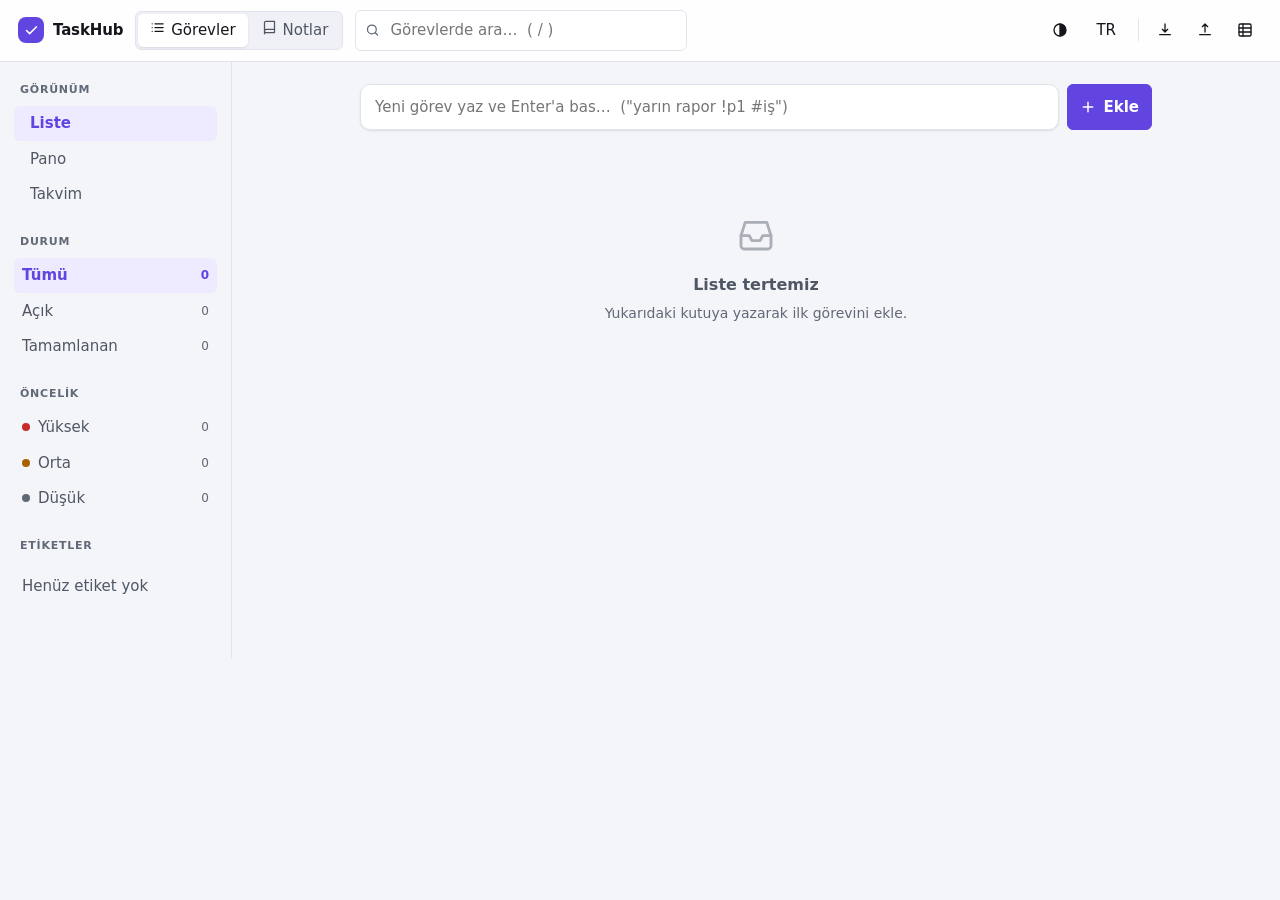
==== index.html @ d863b73e "T3.5: a month calendar, built by counting rather than stepping The grid comes from monthGrid, which " ====
<!doctype html>
<!-- ============================================================================
     ÜRETİLMİŞ DOSYA — ELLE DÜZENLEME.

     Bu dosya `node tools/build.mjs` tarafından src/ altındaki parçalardan
     üretilir. Buraya yazdığın her şey bir sonraki derlemede kaybolur.
     Kaynak:  src/index.html.tmpl, src/styles/, src/boot/, src/app.js
     Neden:   docs/adr/0001-moduler-kaynak-tek-dosya-cikti.md

     Kullanıcı için hiçbir şey değişmedi: bu dosya hâlâ kendine yeten tek bir
     HTML'dir, sıfır bağımlılığı vardır ve file:// üzerinde çalışır.
     ========================================================================= -->
<html lang="tr">
<head>
<meta charset="utf-8">
<meta name="viewport" content="width=device-width, initial-scale=1">
<title>TaskHub</title>
<style>
/* ---------- Tasarım tokenları ---------- */
:root{
  --bg:#f4f5f9; --surface:#ffffff; --surface-2:#f0f1f6; --surface-3:#e4e6ef;
  --border:#e1e4ed; --border-strong:#c6ccdb;
  --text:#14161b; --muted:#4f5765; --faint:#616978;
  --accent:#6244e0; --accent-2:#9061f0; --accent-soft:#eeeaff; --on-accent:#ffffff;
  --danger:#c92a2a; --danger-soft:#fdecec;
  --warn:#a86100; --warn-soft:#fff4e0;
  --ok:#0b7a55;
  /* --muted ve --faint, kullanılan EN KOYU açık zemine (--accent-soft) göre
     seçildi: ikisi de WCAG AA küçük metin eşiğini (4.5:1) geçer. Daha açık bir
     gri "incelikli" görünüyordu ama 11-12 piksellik etiketleri okunmaz
     yapıyordu — ölçüm references/accessibility ile değil axe-core ile yapıldı. */
  /* Tuvalin kâğıdı: yüzeyden biraz farklı olsun ki kutular kâğıdın üstünde dursun. */
  --paper:#fbfbfe; --paper-dot:rgba(98,68,224,.10);
  --r-sm:6px; --r:10px; --r-lg:14px;
  --sh-1:0 1px 2px rgba(15,20,35,.05), 0 1px 3px rgba(15,20,35,.05);
  --sh-2:0 10px 34px rgba(15,20,35,.13), 0 2px 8px rgba(15,20,35,.07);
  --sh-3:0 18px 50px rgba(15,20,35,.18), 0 3px 10px rgba(15,20,35,.09);
  --sp:16px;
}
@media (prefers-color-scheme: dark){
  :root:not([data-theme="light"]){
    --bg:#0c0e13; --surface:#161920; --surface-2:#1c2028; --surface-3:#272c37;
    --border:#282d38; --border-strong:#3b4252;
    --text:#e7eaef; --muted:#a8b1c0; --faint:#8d96a5;
    --accent:#9b87ff; --accent-2:#b79bff; --accent-soft:#25234d; --on-accent:#0d0f14;
    --danger:#ff8080; --danger-soft:#3a1e22;
    --warn:#f5c164; --warn-soft:#3a2f18;
    --ok:#4ad9a4;
    --paper:#111319; --paper-dot:rgba(155,135,255,.16);
    --sh-1:0 1px 2px rgba(0,0,0,.4);
    --sh-2:0 10px 34px rgba(0,0,0,.55);
    --sh-3:0 18px 50px rgba(0,0,0,.62);
  }
}
:root[data-theme="dark"]{
  --bg:#0c0e13; --surface:#161920; --surface-2:#1c2028; --surface-3:#272c37;
  --border:#282d38; --border-strong:#3b4252;
  --text:#e7eaef; --muted:#a8b1c0; --faint:#8d96a5;
  --accent:#9b87ff; --accent-2:#b79bff; --accent-soft:#25234d; --on-accent:#0d0f14;
  --danger:#ff8080; --danger-soft:#3a1e22;
  --warn:#f5c164; --warn-soft:#3a2f18;
  --ok:#4ad9a4;
  --paper:#111319; --paper-dot:rgba(155,135,255,.16);
  --sh-1:0 1px 2px rgba(0,0,0,.4);
  --sh-2:0 10px 34px rgba(0,0,0,.55);
  --sh-3:0 18px 50px rgba(0,0,0,.62);
}

*{box-sizing:border-box}
html,body{height:100%}
body{
  margin:0; background:var(--bg); color:var(--text);
  font:15px/1.5 system-ui,-apple-system,"Segoe UI",Roboto,"Helvetica Neue",Arial,sans-serif;
  -webkit-font-smoothing:antialiased;
}
button,input,select,textarea{font:inherit;color:inherit}
:focus-visible{outline:2px solid var(--accent); outline-offset:2px; border-radius:4px}
::selection{background:var(--accent); color:var(--on-accent)}

/* ---------- Ortak parçalar ---------- */
.btn{
  display:inline-flex;align-items:center;gap:7px;justify-content:center;
  background:var(--surface); border:1px solid var(--border); color:var(--text);
  padding:7px 12px; border-radius:var(--r-sm); cursor:pointer;
  transition:background .13s, border-color .13s, transform .13s;
}
.btn:hover{background:var(--surface-2); border-color:var(--border-strong)}
.btn:active{transform:translateY(1px)}
.btn-primary{background:var(--accent); border-color:var(--accent); color:var(--on-accent); font-weight:600}
.btn-primary:hover{background:var(--accent); filter:brightness(1.08)}
.btn-ghost{background:transparent;border-color:transparent}
.btn-ghost:hover{background:var(--surface-2)}
.btn-icon{padding:7px; width:34px; height:34px}
.btn-danger{color:var(--danger); border-color:var(--border)}
.btn-danger:hover{background:var(--danger-soft); border-color:var(--danger)}
.btn svg{width:16px;height:16px;flex:none;display:block}
.input{
  width:100%; background:var(--surface); border:1px solid var(--border);
  border-radius:var(--r-sm); padding:8px 11px;
}
.input:focus{outline:2px solid var(--accent); outline-offset:-1px; border-color:var(--accent)}
textarea.input{resize:vertical; min-height:78px; line-height:1.55}
.label{display:block; font-size:12px; font-weight:600; color:var(--muted); margin:0 0 6px; letter-spacing:.02em}
.sr-only{position:absolute;width:1px;height:1px;padding:0;margin:-1px;overflow:hidden;clip:rect(0 0 0 0);white-space:nowrap;border:0}

/* ---------- Üst çubuk ---------- */
.topbar{
  position:sticky; top:0; z-index:30; display:flex; align-items:center; gap:12px;
  padding:10px 18px; background:color-mix(in srgb, var(--surface) 88%, transparent);
  backdrop-filter:blur(10px); border-bottom:1px solid var(--border);
}
.brand{display:flex;align-items:center;gap:9px;font-weight:700;letter-spacing:-.01em;flex:none}
.brand .mark{
  width:26px;height:26px;border-radius:8px;background:var(--accent);color:var(--on-accent);
  display:grid;place-items:center;
}
.brand .mark svg{width:15px;height:15px}
.search{position:relative; flex:1; max-width:420px}
.search .input{padding-left:34px; padding-right:30px}
.search .ico{position:absolute;left:10px;top:50%;transform:translateY(-50%);color:var(--faint);pointer-events:none}
.search .ico svg{width:15px;height:15px;display:block}
.spacer{flex:1}
.topbar-actions{display:flex;align-items:center;gap:6px;flex:none}
.sep{width:1px;height:22px;background:var(--border);margin:0 3px}

/* ---------- Düzen ---------- */
.app{display:grid; grid-template-columns:232px minmax(0,1fr); align-items:start}
.sidebar{
  position:sticky; top:53px; align-self:start; max-height:calc(100vh - 53px); overflow-y:auto;
  padding:20px 14px 40px; border-right:1px solid var(--border);
}
.side-group + .side-group{margin-top:22px}
.side-title{font-size:11px;font-weight:700;text-transform:uppercase;letter-spacing:.07em;color:var(--faint);margin:0 0 8px 6px}
.side-list{list-style:none;margin:0;padding:0;display:flex;flex-direction:column;gap:1px}
.side-item{
  display:flex;align-items:center;gap:8px;width:100%;text-align:left;
  background:none;border:0;padding:6px 8px;border-radius:var(--r-sm);cursor:pointer;color:var(--muted);
}
.side-item:hover{background:var(--surface-2);color:var(--text)}
.side-item[aria-pressed="true"]{background:var(--accent-soft);color:var(--accent);font-weight:600}
.side-item .count{margin-left:auto;font-size:12px;color:var(--faint);font-variant-numeric:tabular-nums}
.side-item[aria-pressed="true"] .count{color:var(--accent)}
.dot{width:8px;height:8px;border-radius:50%;flex:none}
.dot.high{background:var(--danger)} .dot.med{background:var(--warn)} .dot.low{background:var(--faint)}

.main{padding:22px 24px 120px; max-width:840px; margin:0 auto; width:100%}

/* ---------- Bildirim şeritleri ---------- */
.banner{
  display:flex;align-items:flex-start;gap:10px;padding:10px 13px;border-radius:var(--r);
  border:1px solid var(--border); background:var(--surface-2); margin-bottom:12px; font-size:14px;
}
.banner svg{width:17px;height:17px;flex:none;margin-top:1px}
.banner .grow{flex:1}
.banner.warn{background:var(--warn-soft);border-color:color-mix(in srgb,var(--warn) 35%,transparent);color:var(--warn)}
.banner.danger{background:var(--danger-soft);border-color:color-mix(in srgb,var(--danger) 40%,transparent);color:var(--danger)}
.banner .btn{padding:4px 9px;font-size:13px;background:transparent}

/* ---------- Hızlı ekleme ---------- */
.quickadd{display:flex;gap:8px;margin-bottom:20px}
.quickadd .input{
  background:var(--surface); box-shadow:var(--sh-1); border-radius:var(--r); padding:11px 14px;
}

/* ---------- Gruplar ve kartlar ---------- */
.group{margin-bottom:26px}
.group-head{
  display:flex;align-items:center;gap:9px;margin:0 0 9px 2px;
  font-size:12px;font-weight:700;text-transform:uppercase;letter-spacing:.06em;color:var(--muted);
}
.group-head .n{
  font-size:11px;color:var(--faint);background:var(--surface-2);border-radius:20px;padding:1px 7px;
  font-variant-numeric:tabular-nums;letter-spacing:0;
}
.group-head.overdue{color:var(--danger)}
.group-toggle{background:none;border:0;padding:0;cursor:pointer;color:inherit;font:inherit;letter-spacing:inherit;text-transform:inherit;display:flex;align-items:center;gap:9px}
.group-toggle svg{width:13px;height:13px;transition:transform .15s}
.group-toggle[aria-expanded="false"] svg{transform:rotate(-90deg)}

.tasklist{list-style:none;margin:0;padding:0;display:flex;flex-direction:column;gap:7px}
.card{
  display:flex;align-items:flex-start;gap:11px; background:var(--surface);
  border:1px solid var(--border); border-radius:var(--r); padding:11px 12px;
  box-shadow:var(--sh-1); cursor:pointer; transition:border-color .13s, box-shadow .13s, transform .13s;
}
.card:hover{border-color:var(--border-strong); box-shadow:var(--sh-2)}
.card.selected{border-color:var(--accent); box-shadow:0 0 0 1px var(--accent)}
.card.is-done .card-title{color:var(--faint); text-decoration:line-through}
/* Çubuk yalnızca "Orta"dan sapan öncelikte çizilir — varsayılan her kartı
   boyarsa sinyal olmaktan çıkıp gürültüye dönüşür. */
.card .prio-bar{width:3px;align-self:stretch;border-radius:3px;flex:none;background:transparent;margin:-1px 0}
.card .prio-bar.high{background:var(--danger)}
.card .prio-bar.low{background:var(--border-strong)}
.m-prio.high{color:var(--danger);font-weight:600}
.check{width:18px;height:18px;flex:none;margin-top:2px;cursor:pointer;accent-color:var(--accent)}
.card-body{flex:1;min-width:0}
.card-title{font-weight:500;word-break:break-word}
.card-meta{display:flex;flex-wrap:wrap;align-items:center;gap:6px 10px;margin-top:6px;font-size:12.5px;color:var(--muted)}
.card-meta .m{display:inline-flex;align-items:center;gap:4px}
.card-meta svg{width:13px;height:13px}
.due-over{color:var(--danger);font-weight:600}
.due-today{color:var(--accent);font-weight:600}
.chip{background:var(--surface-2);border:1px solid var(--border);border-radius:20px;padding:1px 8px;font-size:12px;color:var(--muted)}
.progress{width:54px;height:4px;background:var(--surface-3);border-radius:3px;overflow:hidden}
.progress > i{display:block;height:100%;background:var(--accent);border-radius:3px;transition:width .2s}
.card-del{opacity:0;flex:none;transition:opacity .13s}
.card:hover .card-del,.card:focus-within .card-del{opacity:1}
@media (hover:none){.card-del{opacity:1}}

.empty{text-align:center;padding:64px 20px;color:var(--faint)}
.empty svg{width:40px;height:40px;opacity:.5;margin-bottom:12px}
.empty h2{margin:0 0 6px;font-size:16px;color:var(--muted);font-weight:600}
.empty p{margin:0;font-size:14px}

/* ---------- Yan panel (modal değil) ---------- */
.panel{
  position:fixed;top:0;right:0;height:100%;width:392px;max-width:100%;z-index:40;
  background:var(--surface);border-left:1px solid var(--border);box-shadow:var(--sh-2);
  display:flex;flex-direction:column;transform:translateX(100%);transition:transform .22s ease;
  visibility:hidden;
}
.panel.open{transform:none;visibility:visible}
.panel-head{display:flex;align-items:center;gap:8px;padding:12px 14px;border-bottom:1px solid var(--border)}
.panel-head .ttl{font-weight:600;font-size:13px;color:var(--muted);flex:1}
.panel-body{flex:1;overflow-y:auto;padding:16px 16px 30px}
.field + .field{margin-top:16px}
.row2{display:grid;grid-template-columns:1fr 1fr;gap:12px}
.panel-title-input{font-size:17px;font-weight:600;padding:9px 11px}

.tagbox{display:flex;flex-wrap:wrap;gap:6px;margin-bottom:7px}
.tag{display:inline-flex;align-items:center;gap:5px;background:var(--accent-soft);color:var(--accent);border-radius:20px;padding:2px 4px 2px 10px;font-size:12.5px;font-weight:500}
.tag button{border:0;background:none;cursor:pointer;color:inherit;line-height:0;padding:3px;border-radius:50%}
.tag button:hover{background:color-mix(in srgb,var(--accent) 22%,transparent)}
.tag svg{width:11px;height:11px}

.sub-list{list-style:none;margin:0 0 8px;padding:0;display:flex;flex-direction:column;gap:3px}
.sub{display:flex;align-items:center;gap:8px;padding:4px 4px 4px 2px;border-radius:var(--r-sm)}
.sub:hover{background:var(--surface-2)}
.sub input[type=checkbox]{width:15px;height:15px;flex:none;accent-color:var(--accent);cursor:pointer}
.sub .txt{flex:1;font-size:14px;word-break:break-word}
.sub.done .txt{color:var(--faint);text-decoration:line-through}
.sub .acts{display:flex;gap:1px;opacity:0}
.sub:hover .acts,.sub:focus-within .acts{opacity:1}
.sub .acts button{border:0;background:none;cursor:pointer;color:var(--faint);padding:3px;border-radius:4px;line-height:0}
.sub .acts button:hover:not(:disabled){background:var(--surface-3);color:var(--text)}
.sub .acts button:disabled{opacity:.3;cursor:default}
.sub .acts svg{width:13px;height:13px}
.sub-progress{display:flex;align-items:center;gap:8px;margin-bottom:8px;font-size:12.5px;color:var(--muted)}
.sub-progress .progress{flex:1;width:auto}

.panel-foot{padding:11px 14px;border-top:1px solid var(--border);display:flex;gap:10px;align-items:center}
.panel-foot .btn{white-space:nowrap;flex:none}
.panel-foot .meta{font-size:11.5px;color:var(--faint);margin-left:auto;text-align:right;line-height:1.4}
.panel-foot .meta span{display:block}

.done-toggle{display:flex;align-items:center;gap:9px;margin-top:9px;cursor:pointer;font-size:14px;color:var(--muted);width:fit-content}
.done-toggle input{width:16px;height:16px;accent-color:var(--accent);cursor:pointer}


/* ---------- Yakalama önizlemesi ----------
   Kutunun altında, yalnız bir şey tanındığında görünür. Varsayılan ekranda
   kalıcı bir kontrol DEĞİLDİR (Things vetosu, SPEC.md S8). */
.capture{
  display:flex; flex-wrap:wrap; align-items:center; gap:6px;
  margin:-12px 0 18px; font-size:12.5px;
}
.capture[hidden]{display:none}
.cap-lead{color:var(--muted); margin-right:2px}
.cap-chip{
  display:inline-flex; align-items:center; gap:5px;
  padding:3px 7px; border-radius:999px; cursor:pointer;
  border:1px solid var(--border-strong); background:var(--surface); color:var(--text);
  font-size:12.5px; line-height:1.4;
}
.cap-chip:hover{background:var(--surface-2); border-color:var(--accent)}
.cap-chip svg{width:11px;height:11px;flex:none;opacity:.6}
.cap-chip:hover svg{opacity:1}
.cap-k{color:var(--muted); font-size:11px; text-transform:uppercase; letter-spacing:.04em}
.cap-date{border-color:color-mix(in srgb,var(--accent) 45%,var(--border-strong))}
.cap-priority{border-color:color-mix(in srgb,var(--warn) 45%,var(--border-strong))}
.cap-tag{border-color:color-mix(in srgb,var(--ok) 45%,var(--border-strong))}
.cap-off{opacity:.62; border-style:dashed}
.cap-off:hover{opacity:1}
.cap-note{color:var(--muted)}

/* ---------- Pano görünümü ----------
   Liste ile AYNI DOM'u kullanır: section.group > h2.group-head + ul.tasklist.
   Değişen yalnız düzen. Uzlaştırıcı, odak korunumu, kart imzası — hepsi
   olduğu gibi çalışır; iki ayrı çizim yolu tutmak gerekmedi. */
#list.board{
  display:flex; gap:14px; align-items:flex-start;
  overflow-x:auto; padding-bottom:10px;
  scroll-snap-type:x proximity;
}
#list.board .group{
  flex:0 0 300px; max-width:300px; scroll-snap-align:start;
  background:var(--surface-2); border:1px solid var(--border);
  border-radius:var(--r); padding:10px; margin:0;
}
#list.board .group-head{
  margin:0 0 9px; padding:0 2px; position:sticky; top:0;
  display:flex; align-items:center; gap:7px;
}
#list.board .group-head::before{
  content:""; width:8px; height:8px; border-radius:50%; flex:none;
  background:var(--border-strong);
}
#list.board .col-high::before{background:var(--danger)}
#list.board .col-med::before{background:var(--warn)}
#list.board .col-low::before{background:var(--ok)}
#list.board .col-completed::before{background:var(--muted)}
#list.board .tasklist{display:flex; flex-direction:column; gap:8px}
#list.board .card{background:var(--surface)}
/* Boş sütun kaybolmaz; yerini korur ki sürükleme hedefi belli olsun. */
#list.board .tasklist:empty{min-height:56px; border:1px dashed var(--border); border-radius:var(--r-sm)}

@media (max-width:720px){
  #list.board .group{flex-basis:82vw; max-width:82vw}
}
@media print{
  /* Kâğıtta yatay kaydırma yoktur: pano listeye döner. */
  #list.board{display:block; overflow:visible}
  #list.board .group{max-width:none; border:0; background:none; padding:0}
}

/* ---------- Takvim görünümü ----------
   Izgara; liste/panonun kart yığını değil. Aynı veriyi okur, farklı gösterir. */
.cal-head{display:flex;align-items:center;gap:6px;margin:0 0 12px}
.cal-title{margin:0;font-size:17px;font-weight:700;flex:1;text-transform:capitalize}
.cal-next svg{transform:rotate(180deg)}
.cal-head .btn svg{transform:rotate(90deg)}
.cal-next svg{transform:rotate(-90deg)}

.cal-grid{border:1px solid var(--border);border-radius:var(--r);overflow:hidden;background:var(--border)}
.cal-row{display:grid;grid-template-columns:repeat(7,1fr);gap:1px}
.cal-names{background:var(--surface-2)}
.cal-name{
  padding:7px 8px;font-size:12px;font-weight:600;color:var(--muted);
  text-transform:capitalize;background:var(--surface-2);
}
.cal-day{
  background:var(--surface);min-height:104px;padding:5px 5px 7px;
  display:flex;flex-direction:column;gap:3px;
}
.cal-day.out{background:var(--surface-2)}
.cal-day.out .cal-num{color:var(--faint)}
.cal-day.today{box-shadow:inset 0 0 0 2px var(--accent)}
.cal-day:focus-visible{outline:2px solid var(--accent);outline-offset:-2px}
.cal-num{font-size:12px;font-weight:600;color:var(--muted);padding:1px 3px}
.cal-day.today .cal-num{color:var(--accent)}

.cal-chip{
  display:flex;align-items:center;gap:5px;width:100%;text-align:left;
  background:var(--surface-2);border:1px solid var(--border);color:var(--text);
  border-radius:var(--r-sm);padding:2px 5px;font-size:12px;cursor:pointer;
}
.cal-chip:hover{border-color:var(--accent);background:var(--accent-soft)}
.cal-chip.done .cal-chip-t{text-decoration:line-through;color:var(--muted)}
.cal-chip-t{overflow:hidden;text-overflow:ellipsis;white-space:nowrap;flex:1;min-width:0}
.cal-chip .dot{width:6px;height:6px;border-radius:50%;flex:none}
.cal-more{font-size:11px;color:var(--muted);padding:0 4px}

.cal-undated{margin-top:14px}
.cal-undated-t{display:flex;align-items:center;gap:7px;margin:0 0 7px;font-size:13px;color:var(--muted)}
.cal-undated-t .n{
  background:var(--surface-3);border-radius:999px;padding:0 7px;font-size:11px;
}
.cal-undated-list{list-style:none;margin:0;padding:0;display:flex;flex-wrap:wrap;gap:6px}
.cal-undated-list li{flex:0 0 auto;max-width:240px}

@media (max-width:720px){
  .cal-day{min-height:70px}
  .cal-chip-t{display:none}                 /* dar ekranda yalnız renk noktası */
  .cal-chip{justify-content:center;padding:3px}
}
@media print{
  .cal-head .btn{display:none}
  .cal-day{min-height:80px}
}
/* ---------- Toast ---------- */
.toasts{position:fixed;left:18px;bottom:18px;z-index:60;display:flex;flex-direction:column;gap:8px}
.toast{
  display:flex;align-items:center;gap:12px;background:var(--surface);border:1px solid var(--border-strong);
  box-shadow:var(--sh-2);border-radius:var(--r);padding:10px 12px;font-size:14px;
  animation:pop .18s ease;
}
@keyframes pop{from{opacity:0;transform:translateY(8px)}}
.toast .btn{padding:4px 10px;font-size:13px}

/* ---------- Dialog ---------- */
dialog{
  border:1px solid var(--border);border-radius:var(--r-lg);background:var(--surface);color:var(--text);
  padding:0;box-shadow:var(--sh-2);max-width:min(440px,92vw);
}
dialog::backdrop{background:rgba(10,12,18,.5)}
dialog:not([open]){display:none}
dialog.dlg-fallback{position:fixed;top:50%;left:50%;transform:translate(-50%,-50%);z-index:70;display:block}
.dlg-body{padding:20px}
.dlg-body h2{margin:0 0 8px;font-size:16px}
.dlg-body p{margin:0;color:var(--muted);font-size:14px}
.dlg-foot{display:flex;gap:8px;justify-content:flex-end;padding:12px 20px;border-top:1px solid var(--border);flex-wrap:wrap}

/* ---------- Duyarlı ---------- */
@media (max-width:860px){
  .app{grid-template-columns:minmax(0,1fr)}
  .sidebar{
    position:static;max-height:none;overflow:visible;border-right:0;border-bottom:1px solid var(--border);
    padding:12px 16px;display:flex;gap:18px;overflow-x:auto;
  }
  .side-group+.side-group{margin-top:0}
  .side-group{flex:none}
  .side-list{flex-direction:row;gap:6px}
  .side-item{white-space:nowrap}
  .main{padding:18px 16px 120px}
}
@media (max-width:560px){
  .topbar{flex-wrap:wrap;padding:9px 12px}
  .search{order:3;max-width:none;flex-basis:100%}
  .brand span{display:none}
}
@media (prefers-reduced-motion:reduce){
  *{animation-duration:.01ms !important;transition-duration:.01ms !important}
}

/* ---------- Yazdırma ---------- */
@media print{
  .topbar,.sidebar,.panel,.toasts,.quickadd,.card-del,.check,.banner,.group-toggle svg{display:none !important}
  body{background:#fff;color:#000}
  .app{display:block}
  .main{max-width:none;padding:0}
  .card{break-inside:avoid;box-shadow:none;border-color:#bbb;cursor:default}
  .group-head{color:#000}
}

/* ---------- Görünüm sekmeleri ---------- */
.tabs{display:flex;gap:2px;background:var(--surface-2);border:1px solid var(--border);border-radius:var(--r-sm);padding:2px;flex:none}
.tab{display:inline-flex;align-items:center;gap:6px;border:0;background:none;cursor:pointer;color:var(--muted);padding:5px 12px;border-radius:5px;font-weight:500}
.tab:hover{color:var(--text)}
.tab[aria-selected="true"]{background:var(--surface);color:var(--text);box-shadow:var(--sh-1)}
.tab svg{width:15px;height:15px}

/* ---------- Depolama göstergesi ---------- */
.meter{margin-top:22px;padding:9px 8px 0;border-top:1px solid var(--border)}
.meter .lbl{display:flex;justify-content:space-between;font-size:11px;color:var(--faint);margin-bottom:5px;font-variant-numeric:tabular-nums}
.meter .bar{height:4px;background:var(--surface-3);border-radius:3px;overflow:hidden}
.meter .bar > i{display:block;height:100%;background:var(--accent);border-radius:3px;transition:width .3s}
.meter.warn .bar > i{background:var(--warn)} .meter.warn .lbl{color:var(--warn)}
.meter.full .bar > i{background:var(--danger)} .meter.full .lbl{color:var(--danger)}


/* ---------- Komut paleti ----------
   Diyalog tembel kurulur; varsayılan DOM'a hiçbir şey eklenmez (S8). */
dialog.palette{
  max-width:min(600px,94vw); width:600px; padding:0; margin-top:12vh;
  border-radius:var(--r-lg); overflow:hidden;
}
.pal-head{padding:12px 12px 10px; border-bottom:1px solid var(--border)}
.pal-head .input{font-size:15px}
.pal-list{list-style:none; margin:0; padding:6px; max-height:46vh; overflow-y:auto}
.pal-item{
  display:flex; align-items:center; gap:10px; padding:8px 10px; border-radius:var(--r-sm);
  cursor:pointer; color:var(--text);
}
.pal-item.on{background:var(--accent-soft)}
.pal-item.on .pal-label{font-weight:600}
.pal-label{flex:1; min-width:0; overflow:hidden; text-overflow:ellipsis; white-space:nowrap}
.pal-hint{color:var(--muted); font-size:12.5px; flex:none}
.pal-keys{
  font:inherit; font-size:11.5px; color:var(--muted); flex:none;
  background:var(--surface-2); border:1px solid var(--border-strong); border-bottom-width:2px;
  border-radius:5px; padding:1px 6px;
}
.pal-empty{padding:16px 12px; color:var(--muted); text-align:center}
.pal-foot{
  padding:8px 12px; border-top:1px solid var(--border); background:var(--surface-2);
  color:var(--muted); font-size:12px;
}
@media (max-width:600px){
  dialog.palette{width:96vw; margin-top:6vh}
  .pal-keys{display:none}
}
/* ---------- Notlar düzeni ---------- */
.notes-shell{display:flex;flex-direction:column;height:calc(100vh - 53px)}
.notes-shell > #banners:not(:empty){padding:12px 18px 0}
.notes-app{display:grid;grid-template-columns:206px 250px minmax(0,1fr);align-items:stretch;flex:1;min-height:0}
.nb-pane,.pg-pane{height:100%;overflow-y:auto;border-right:1px solid var(--border);padding:14px 10px 30px}
.nb-pane{background:var(--surface-2)}
.pg-pane{background:var(--surface)}
.pane-head{display:flex;align-items:center;gap:6px;margin:0 0 10px 6px}
.pane-head h2{flex:1;font-size:11px;font-weight:700;text-transform:uppercase;letter-spacing:.08em;color:var(--faint);margin:0}
.pane-head .btn-icon{width:26px;height:26px;padding:5px}

/* Defterler: OneNote'taki gibi renkli sırt + seçilide sol şerit. */
.nb-item{
  display:flex;align-items:center;gap:9px;width:100%;text-align:left;background:none;border:0;
  padding:8px 9px;border-radius:var(--r-sm);cursor:pointer;color:var(--muted);
  position:relative;transition:background .12s,color .12s;
}
.nb-item:hover{background:var(--surface-3);color:var(--text)}
.nb-item[aria-current="true"]{background:var(--surface);color:var(--text);font-weight:600;box-shadow:var(--sh-1)}
.nb-item[aria-current="true"]::before{
  content:"";position:absolute;left:0;top:7px;bottom:7px;width:3px;border-radius:0 3px 3px 0;background:var(--accent);
}
.nb-item .nb-name{flex:1;overflow:hidden;text-overflow:ellipsis;white-space:nowrap}
.nb-item .count{font-size:12px;color:var(--faint);font-variant-numeric:tabular-nums}
.nb-acts{display:flex;gap:1px;opacity:0}
.nb-row:hover .nb-acts,.nb-row:focus-within .nb-acts{opacity:1}
.nb-row{display:flex;align-items:center;gap:2px;border-radius:var(--r-sm)}
.nb-acts button{border:0;background:none;cursor:pointer;color:var(--faint);padding:4px;border-radius:4px;line-height:0}
.nb-acts button:hover{background:var(--surface-3);color:var(--text)}
.nb-acts svg{width:13px;height:13px}

.pg-item{display:block;width:100%;text-align:left;background:none;border:1px solid transparent;padding:9px 11px;border-radius:var(--r-sm);cursor:pointer;color:var(--text);transition:background .12s,border-color .12s}
.pg-item:hover{background:var(--surface-2)}
.pg-item[aria-current="true"]{background:var(--accent-soft);border-color:color-mix(in srgb,var(--accent) 35%,transparent)}
/* Seçili kart vurgulu bir zemin: üstündeki ikincil metin varsayılan --faint
   ile eşiğin altında kalıyor, bir kademe koyu/açık tona alınır. */
.pg-item[aria-current="true"] .pg-prev{color:var(--text)}
.pg-item[aria-current="true"] .pg-date{color:var(--muted)}
.pg-item .pg-title{font-weight:600;font-size:14px;overflow:hidden;text-overflow:ellipsis;white-space:nowrap}
.pg-item .pg-prev{font-size:12.5px;color:var(--muted);margin-top:3px;display:-webkit-box;-webkit-line-clamp:2;-webkit-box-orient:vertical;line-clamp:2;overflow:hidden}
.pg-item .pg-date{font-size:11px;color:var(--faint);margin-top:5px}
.pg-list{display:flex;flex-direction:column;gap:2px;list-style:none;margin:0;padding:0}
.pg-row{position:relative}
.pg-acts{position:absolute;top:5px;right:5px;opacity:0;transition:opacity .12s}
.pg-row:hover .pg-acts,.pg-row:focus-within .pg-acts{opacity:1}
.pg-acts button{border:0;background:var(--surface);cursor:pointer;color:var(--faint);padding:5px;border-radius:5px;line-height:0;box-shadow:var(--sh-1)}
.pg-acts button:hover{background:var(--danger-soft);color:var(--danger)}
.pg-acts svg{width:13px;height:13px}
.pg-acts button:disabled{opacity:.35;cursor:default}
.pg-row[draggable="true"]{cursor:grab}
.pg-row.drop-above{box-shadow:inset 0 2px 0 var(--accent)}
.pg-row.drop-below{box-shadow:inset 0 -2px 0 var(--accent)}
@media (hover:none){.pg-acts{opacity:1}}

.ed-head{display:flex;align-items:flex-start;gap:6px;padding-right:18px}
.ed-head .ed-title{flex:1}
.ed-head .btn{margin-top:18px;flex:none}

/* Resim boyutlandırma tutamakları — sayfa akışını bozmasın diye body'ye
   sabit konumla takılır, kaydırma ve pencere boyutunda yeniden konumlanır. */
.img-handles{position:fixed;z-index:70;pointer-events:none;outline:2px solid var(--accent);outline-offset:2px;border-radius:4px}
.img-handles .h{
  position:absolute;width:12px;height:12px;background:var(--accent);border:2px solid var(--surface);
  border-radius:3px;pointer-events:auto;touch-action:none;
}
.img-handles .h-nw{left:-7px;top:-7px;cursor:nwse-resize}
.img-handles .h-ne{right:-7px;top:-7px;cursor:nesw-resize}
.img-handles .h-sw{left:-7px;bottom:-7px;cursor:nesw-resize}
.img-handles .h-se{right:-7px;bottom:-7px;cursor:nwse-resize}
.img-pop{flex-wrap:wrap;max-width:min(92vw,340px)}

/* ---------- Editör başlığı ve araç çubuğu ---------- */
.ed-pane{height:100%;display:flex;flex-direction:column;min-width:0;background:var(--surface)}
.ed-title{border:0;background:none;font-size:26px;font-weight:700;letter-spacing:-.02em;padding:16px 26px 4px;width:100%;color:var(--text)}
.ed-title:focus{outline:none}
.ed-title::placeholder{color:var(--faint)}
.ed-meta{padding:0 26px 9px;font-size:12px;color:var(--faint);display:flex;align-items:center;gap:8px;flex-wrap:wrap}
.ed-meta .chip{
  display:inline-flex;align-items:center;gap:5px;padding:2px 8px;border-radius:99px;
  background:var(--surface-2);color:var(--muted);font-size:11.5px;
}
.toolbar{
  display:flex;flex-wrap:wrap;gap:2px;align-items:center;padding:6px 20px;
  border-block:1px solid var(--border);
  background:color-mix(in srgb, var(--surface-2) 82%, transparent);
  backdrop-filter:blur(8px);position:relative;z-index:5;
}
.toolbar button{border:0;background:none;cursor:pointer;color:var(--muted);padding:5px;border-radius:6px;line-height:0;min-width:28px;display:inline-flex;align-items:center;justify-content:center;transition:background .12s,color .12s}
.toolbar button:hover{background:var(--surface-3);color:var(--text)}
.toolbar button.on{background:var(--accent-soft);color:var(--accent)}
.toolbar button:disabled{opacity:.35;cursor:default}
.toolbar button svg{width:15px;height:15px}
.toolbar .tb-sep{width:1px;height:17px;background:var(--border-strong);margin:0 4px;opacity:.6}
.toolbar .tb-txt{font-size:13px;font-weight:700;min-width:26px}

.toolbar #tbAddBox{color:var(--accent);background:var(--accent-soft)}
.toolbar #tbAddBox:hover{background:color-mix(in srgb, var(--accent) 20%, transparent);color:var(--accent)}

/* ---------- Tuval: istediğin yere not ----------
   OneNote modeli. Sayfa artık tek bir belge değil; koordinatı olan not
   kutularının durduğu bir yüzey. Boş yere tıkla, kutu orada açılsın. */
.canvas-wrap{
  flex:1;min-height:0;overflow:auto;position:relative;
  background:var(--paper);
  background-image:radial-gradient(var(--paper-dot) 1px, transparent 1px);
  background-size:24px 24px;background-position:-1px -1px;
}
.canvas-wrap.plain{background-image:none}
.canvas{position:relative;min-width:100%;min-height:100%;cursor:text}
.canvas-hint{
  position:absolute;left:46px;top:40px;max-width:min(480px,72vw);
  color:var(--faint);font-size:14px;line-height:1.75;pointer-events:none;user-select:none;
}
.canvas-hint b{display:block;color:var(--muted);font-size:15px;margin-bottom:6px}
.canvas-hint kbd{
  font:inherit;font-size:12px;background:var(--surface-2);border:1px solid var(--border-strong);
  border-bottom-width:2px;border-radius:5px;padding:0 5px;color:var(--muted);
}

.nbox{
  position:absolute;padding:14px 12px 9px;border-radius:10px;
  border:1px solid transparent;transition:border-color .12s,background .12s,box-shadow .12s;
}
.nbox:hover{border-color:var(--border);background:color-mix(in srgb, var(--surface) 70%, transparent)}
.nbox.focus{border-color:color-mix(in srgb,var(--accent) 45%,var(--border-strong));background:var(--surface);box-shadow:var(--sh-2)}
.nbox.dragging{box-shadow:var(--sh-3);opacity:.96;cursor:grabbing}
.nbox.dragging *{pointer-events:none}

/* Tutma yeri kutunun bütün genişliğini kaplar (hedef büyük olsun) ama
   yalnızca ortadaki kısa çubuk çizilir: şerit boydan boya çizilince kutu
   kendi içeriğinden daha çok dikkat çekiyordu. */
.nbox-grip{
  position:absolute;left:8px;right:26px;top:2px;height:12px;
  cursor:grab;opacity:0;touch-action:none;transition:opacity .12s;
}
.nbox-grip::after{
  content:"";position:absolute;left:50%;top:4px;transform:translateX(-50%);
  width:32px;height:4px;border-radius:2px;background:var(--border-strong);transition:background .12s,width .12s;
}
.nbox:hover .nbox-grip,.nbox.focus .nbox-grip{opacity:.9}
.nbox-grip:hover{opacity:1}
.nbox-grip:hover::after{background:var(--accent);width:44px}
.nbox.dragging .nbox-grip{opacity:1;cursor:grabbing}
.nbox.dragging .nbox-grip::after{background:var(--accent);width:44px}

.nbox-rz{
  position:absolute;right:-2px;top:16px;bottom:8px;width:9px;border-radius:5px;
  cursor:ew-resize;opacity:0;touch-action:none;transition:opacity .12s,background .12s;
}
.nbox:hover .nbox-rz,.nbox.focus .nbox-rz{opacity:.55;background:var(--border-strong)}
.nbox-rz:hover{opacity:1 !important;background:var(--accent)}

.nbox-del{
  position:absolute;right:4px;top:0;width:19px;height:19px;padding:0;border:1px solid var(--border);
  background:var(--surface);color:var(--faint);border-radius:50%;cursor:pointer;opacity:0;
  display:grid;place-items:center;line-height:0;box-shadow:var(--sh-1);transition:opacity .12s,color .12s,background .12s;
}
.nbox:hover .nbox-del,.nbox.focus .nbox-del{opacity:1}
.nbox-del:hover{background:var(--danger-soft);color:var(--danger);border-color:var(--danger)}
.nbox-del svg{width:11px;height:11px}
@media (hover:none){.nbox-grip,.nbox-rz,.nbox-del{opacity:.6}}

.nbox-body{outline:none;line-height:1.65;font-size:15.5px;caret-color:var(--accent);min-height:1.7em;word-wrap:break-word;overflow-wrap:break-word}
.nbox-body:focus{outline:none}
.nbox-body > *:first-child{margin-top:0}
.nbox-body > *:last-child{margin-bottom:0}
.nbox-body h1{font-size:22px;margin:16px 0 7px;font-weight:700;letter-spacing:-.01em}
.nbox-body h2{font-size:18.5px;margin:15px 0 6px;font-weight:700}
.nbox-body h3{font-size:16px;margin:13px 0 5px;font-weight:700;color:var(--muted)}
.nbox-body p{margin:0 0 9px}
.nbox-body ul,.nbox-body ol{margin:0 0 9px;padding-left:26px}
.nbox-body li{margin:3px 0}
.nbox-body blockquote{margin:0 0 9px;padding:2px 0 2px 14px;border-left:3px solid var(--accent);color:var(--muted)}
.nbox-body code{background:var(--surface-2);border:1px solid var(--border);border-radius:4px;padding:1px 5px;font-size:.9em;font-family:ui-monospace,Menlo,Consolas,monospace}
.nbox-body pre{background:var(--surface-2);border:1px solid var(--border);border-radius:var(--r-sm);padding:11px 13px;overflow-x:auto;margin:0 0 9px}
.nbox-body pre code{background:none;border:0;padding:0}
.nbox-body a{color:var(--accent)}
.nbox-body hr{border:0;border-top:1px solid var(--border-strong);margin:14px 0}
.nbox-body img{max-width:100%;height:auto;border-radius:var(--r-sm);margin:4px 0;cursor:pointer}
.nbox-body img.img-sm{max-width:220px} .nbox-body img.img-md{max-width:460px}
.nbox-body img.sel{outline:2px solid var(--accent);outline-offset:2px}
.nbox-body .hl-y{background:#fde68a;color:#3a2f05;border-radius:3px;padding:0 2px}
.nbox-body .hl-g{background:#bbf7d0;color:#05321d;border-radius:3px;padding:0 2px}
.nbox-body .hl-b{background:#bfdbfe;color:#0a2540;border-radius:3px;padding:0 2px}
.nbox-body .hl-p{background:#f5d0fe;color:#3b0a3e;border-radius:3px;padding:0 2px}
.nbox-body table{border-collapse:collapse;margin:0 0 10px;font-size:.95em;max-width:100%}
.nbox-body .tbl-wrap{overflow-x:auto;margin:0 0 10px}
.nbox-body th,.nbox-body td{border:1px solid var(--border-strong);padding:6px 9px;vertical-align:top;min-width:52px}
.nbox-body th{background:var(--surface-2);font-weight:700;text-align:left}
.nbox-body caption{caption-side:top;text-align:left;color:var(--muted);font-size:.9em;padding-bottom:4px}
.nbox-body .fs-xs{font-size:.78em} .nbox-body .fs-s{font-size:.9em}
.nbox-body .fs-l{font-size:1.3em} .nbox-body .fs-xl{font-size:1.7em}
.nbox-body .note-link{
  color:var(--accent);border-bottom:1px dashed var(--accent);cursor:pointer;
  text-decoration:none;padding-bottom:1px;
}
.nbox-body .note-link::after{content:" ↗";font-size:.8em;vertical-align:super}
.nbox-body .note-link.dead{color:var(--faint);border-bottom-color:var(--faint)}
/* Notlardaki yapılacak maddesi: contenteditable içine gerçek <input> koymak
   imleç ve seçim davranışını bozduğu için işaretleyici CSS ile çizilir. */
.nbox-body ul li.todo{list-style:none;position:relative;padding-left:4px}
.nbox-body ul li.todo::before{
  content:"";position:absolute;left:-22px;top:.28em;width:14px;height:14px;
  border:1.7px solid var(--border-strong);border-radius:4px;background:var(--surface);cursor:pointer;
}
.nbox-body ul li.todo.done::before{
  background:var(--accent);border-color:var(--accent);
  content:"✓";color:var(--on-accent);font-size:11px;line-height:12px;text-align:center;font-weight:700;
}
.nbox-body ul li.todo.done{color:var(--faint);text-decoration:line-through}

.ed-empty{flex:1;display:grid;place-items:center;text-align:center;color:var(--faint);padding:40px}
.ed-empty svg{width:38px;height:38px;opacity:.5;margin-bottom:12px}

/* Dar ekranda araç çubuğu üç satıra sarıp tuvale kalan yeri yiyordu;
   tek satır + yatay kaydırma, mobil editörlerin yerleşik kalıbı. */
@media (max-width:600px){
  .toolbar{flex-wrap:nowrap;overflow-x:auto;overflow-y:hidden;-webkit-overflow-scrolling:touch;scrollbar-width:thin}
  .toolbar > *{flex:none}
}
@media (max-width:900px){
  .topbar{gap:8px;padding-inline:12px}
  .topbar .spacer{display:none}
  .search{max-width:none}
}
@media (max-width:1040px){
  .notes-app{grid-template-columns:176px 214px minmax(0,1fr)}
  .ed-title,.ed-meta{padding-left:18px;padding-right:18px}
  .toolbar{padding-inline:14px}
}
@media (max-width:860px){
  .notes-app{grid-template-columns:minmax(0,1fr);height:auto}
  .nb-pane,.pg-pane{height:auto;overflow:visible;border-right:0;border-bottom:1px solid var(--border);padding:12px 16px}
  .nb-pane .nb-row{display:inline-flex}
  .ed-pane{height:auto;min-height:70vh}
  .canvas-wrap{min-height:60vh}
}

/* Yazdırma: tuval kâğıda düz akışa döner — üst üste binen kutular sayfa
   sonlarında okunmaz hale gelirdi. Okuma sırası yukarıdan aşağıya kurulur. */
@media print{
  .tabs,.nb-pane,.pg-pane,.toolbar,.meter,.ed-meta,.nbox-grip,.nbox-rz,.nbox-del{display:none !important}
  .notes-app{display:block;height:auto}
  .ed-pane{height:auto;display:block}
  .canvas-wrap{overflow:visible;height:auto;background:none}
  .canvas-hint{display:none !important}
  /* Sütun akışı + beforeprint'te yazılan `order`: kâğıtta sıra DOM sırası
     değil, tuvaldeki okuma sırası olsun. */
  .canvas{position:static !important;width:auto !important;height:auto !important;display:flex;flex-direction:column}
  .nbox{
    position:static !important;width:auto !important;border:0;background:none;
    box-shadow:none;padding:0;margin:0 0 16px;break-inside:avoid;
  }
  .ed-title{padding:0 0 12px;font-size:22px}
}

/* ---------- Açılış hatası ---------- */
.bootfail{
  max-width:640px;margin:60px auto;padding:22px 24px;
  border:1px solid #c92a2a;border-left:5px solid #c92a2a;border-radius:10px;
  background:#fdecec;color:#3a1113;
}
.bootfail h1{margin:0 0 10px;font-size:19px}
.bootfail p{margin:0 0 9px;line-height:1.55}
.bootfail-detail{font-family:ui-monospace,Menlo,Consolas,monospace;font-size:12px;color:#7a3b3b;word-break:break-word}

/* ---------- Araç çubuğu açılır kutuları ---------- */
.tb-menu{
  position:fixed;z-index:72;background:var(--surface);border:1px solid var(--border-strong);
  border-radius:var(--r);box-shadow:var(--sh-2);padding:10px;max-width:250px;
}
.tb-menu-lbl{font-size:12px;font-weight:600;color:var(--muted);margin-bottom:7px}
.tb-menu-sep{height:1px;background:var(--border);margin:9px 0}
.tb-menu-row{display:flex;align-items:center;gap:7px;font-size:13px;margin-top:8px;cursor:pointer}
.tb-menu-ops{display:flex;flex-wrap:wrap;gap:4px}
.tb-menu-ops .btn{padding:4px 8px;font-size:12.5px}
.tb-grid{display:grid;grid-template-columns:repeat(10,16px);gap:2px}
.tb-grid .gc{width:16px;height:16px;border:1px solid var(--border);border-radius:2px;background:var(--surface-2);cursor:pointer}
.tb-grid .gc.on{background:var(--accent);border-color:var(--accent)}
.tb-colors{display:grid;grid-template-columns:repeat(8,20px);gap:5px}
.tb-colors .cs{width:20px;height:20px;border-radius:5px;cursor:pointer;border:1px solid var(--border-strong)}
.tb-colors .cs:hover{outline:2px solid var(--accent);outline-offset:1px}

/* ---------- Test ekranı ---------- */
.testwrap{max-width:820px;margin:40px auto;padding:0 20px;font-family:ui-monospace,SFMono-Regular,Menlo,Consolas,monospace;font-size:13px}
.testwrap h1{font-family:system-ui,sans-serif;font-size:20px;margin:0 0 4px}
.testwrap .sum{font-family:system-ui,sans-serif;margin:0 0 20px;color:var(--muted)}
.testwrap ol{margin:0;padding-left:26px}
.testwrap li{padding:3px 0;border-bottom:1px solid var(--border)}
.tpass{color:var(--ok)} .tfail{color:var(--danger);font-weight:700}
</style>
</head>
<body>
<noscript>
  <div class="bootfail">
    <h1>JavaScript kapalı</h1>
    <p>TaskHub çalışmak için JavaScript'e ihtiyaç duyar. Tarayıcı ayarlarından etkinleştirip sayfayı yenile.</p>
    <p lang="en">TaskHub needs JavaScript. Enable it in your browser settings and reload.</p>
  </div>
</noscript>
<div id="root"></div>

<!-- Hata tuzağı: bilinçli olarak ES5, kendisi asla patlamasın diye.
     Ana betik ayrıştırma anında ölse bile bu blok çalışmış olur ve
     kullanıcı boş bir sayfa yerine sebebi görür. -->
<script>
(function(){
  var shown = false;
  function report(what, detail){
    if (shown) return; shown = true;
    var box = document.createElement("div");
    box.className = "bootfail";
    var h = document.createElement("h1");
    h.appendChild(document.createTextNode("TaskHub açılamadı"));
    var p1 = document.createElement("p");
    p1.appendChild(document.createTextNode(
      "Tarayıcın bu uygulamayı çalıştıramadı. Genellikle sebebi tarayıcının çok eski olmasıdır — " +
      "güncel bir Firefox veya Chrome ile açmayı dene."));
    var p2 = document.createElement("p");
    p2.className = "bootfail-detail";
    p2.appendChild(document.createTextNode(what + (detail ? ": " + detail : "")));
    var p3 = document.createElement("p");
    p3.className = "bootfail-detail";
    p3.appendChild(document.createTextNode(navigator.userAgent));
    box.appendChild(h); box.appendChild(p1); box.appendChild(p2); box.appendChild(p3);
    var root = document.getElementById("root");
    if (root && root.parentNode) root.parentNode.insertBefore(box, root);
    else if (document.body) document.body.appendChild(box);
  }
  window.addEventListener("error", function(e){
    report(e && e.message ? e.message : "Bilinmeyen hata",
           e && e.filename ? "satır " + e.lineno : "");
  });
  window.addEventListener("unhandledrejection", function(e){
    report("İşlenmeyen hata", e && e.reason ? String(e.reason) : "");
  });
  // Nöbetçi: betik hiç hata vermeden de arayüzü kuramamış olabilir.
  setTimeout(function(){
    var root = document.getElementById("root");
    if (root && !root.firstChild && location.search.indexOf("test=1") === -1){
      report("Arayüz kurulamadı (betik çalışmadı)", "");
    }
  }, 1500);
})();
</script>

<script>
"use strict";
/* =========================================================================
   TaskHub — çevrimdışı, tek dosyalık görev listesi
   Bağımlılık yok. file:// üzerinden çalışır.
   ========================================================================= */

/* ---------------------------------------------------------------- ikonlar */
const ICON = {
  check:'<svg viewBox="0 0 24 24" fill="none" stroke="currentColor" stroke-width="2.5" stroke-linecap="round" stroke-linejoin="round"><path d="M20 6 9 17l-5-5"/></svg>',
  search:'<svg viewBox="0 0 24 24" fill="none" stroke="currentColor" stroke-width="2" stroke-linecap="round"><circle cx="11" cy="11" r="7"/><path d="m20 20-3.5-3.5"/></svg>',
  x:'<svg viewBox="0 0 24 24" fill="none" stroke="currentColor" stroke-width="2.2" stroke-linecap="round"><path d="M18 6 6 18M6 6l12 12"/></svg>',
  plus:'<svg viewBox="0 0 24 24" fill="none" stroke="currentColor" stroke-width="2.2" stroke-linecap="round"><path d="M12 5v14M5 12h14"/></svg>',
  trash:'<svg viewBox="0 0 24 24" fill="none" stroke="currentColor" stroke-width="2" stroke-linecap="round" stroke-linejoin="round"><path d="M3 6h18M8 6V4h8v2M19 6l-1 14H6L5 6"/></svg>',
  cal:'<svg viewBox="0 0 24 24" fill="none" stroke="currentColor" stroke-width="2" stroke-linecap="round"><rect x="3" y="5" width="18" height="16" rx="2"/><path d="M3 10h18M8 3v4M16 3v4"/></svg>',
  chev:'<svg viewBox="0 0 24 24" fill="none" stroke="currentColor" stroke-width="2.5" stroke-linecap="round" stroke-linejoin="round"><path d="m6 9 6 6 6-6"/></svg>',
  up:'<svg viewBox="0 0 24 24" fill="none" stroke="currentColor" stroke-width="2.4" stroke-linecap="round" stroke-linejoin="round"><path d="m6 15 6-6 6 6"/></svg>',
  down:'<svg viewBox="0 0 24 24" fill="none" stroke="currentColor" stroke-width="2.4" stroke-linecap="round" stroke-linejoin="round"><path d="m6 9 6 6 6-6"/></svg>',
  sun:'<svg viewBox="0 0 24 24" fill="none" stroke="currentColor" stroke-width="2" stroke-linecap="round"><circle cx="12" cy="12" r="4"/><path d="M12 2v2M12 20v2M4.9 4.9l1.4 1.4M17.7 17.7l1.4 1.4M2 12h2M20 12h2M4.9 19.1l1.4-1.4M17.7 6.3l1.4-1.4"/></svg>',
  moon:'<svg viewBox="0 0 24 24" fill="none" stroke="currentColor" stroke-width="2" stroke-linecap="round" stroke-linejoin="round"><path d="M21 13A9 9 0 1 1 11 3a7 7 0 0 0 10 10Z"/></svg>',
  auto:'<svg viewBox="0 0 24 24" fill="none" stroke="currentColor" stroke-width="2" stroke-linecap="round"><circle cx="12" cy="12" r="9"/><path d="M12 3v18" /><path d="M12 3a9 9 0 0 1 0 18" fill="currentColor" stroke="none"/></svg>',
  down2:'<svg viewBox="0 0 24 24" fill="none" stroke="currentColor" stroke-width="2" stroke-linecap="round" stroke-linejoin="round"><path d="M12 3v12m0 0 4-4m-4 4-4-4M4 19h16"/></svg>',
  up2:'<svg viewBox="0 0 24 24" fill="none" stroke="currentColor" stroke-width="2" stroke-linecap="round" stroke-linejoin="round"><path d="M12 15V3m0 0 4 4m-4-4L8 7M4 19h16"/></svg>',
  sheet:'<svg viewBox="0 0 24 24" fill="none" stroke="currentColor" stroke-width="2" stroke-linecap="round" stroke-linejoin="round"><rect x="3" y="3" width="18" height="18" rx="2"/><path d="M3 9h18M3 15h18M9 3v18"/></svg>',
  warn:'<svg viewBox="0 0 24 24" fill="none" stroke="currentColor" stroke-width="2" stroke-linecap="round" stroke-linejoin="round"><path d="M12 9v4M12 17h.01"/><path d="M10.3 3.9 1.8 18a2 2 0 0 0 1.7 3h17a2 2 0 0 0 1.7-3L13.7 3.9a2 2 0 0 0-3.4 0Z"/></svg>',
  info:'<svg viewBox="0 0 24 24" fill="none" stroke="currentColor" stroke-width="2" stroke-linecap="round"><circle cx="12" cy="12" r="9"/><path d="M12 11v5M12 8h.01"/></svg>',
  filter:'<svg viewBox="0 0 24 24" fill="none" stroke="currentColor" stroke-width="2" stroke-linecap="round" stroke-linejoin="round"><path d="M3 5h18l-7 8v6l-4 2v-8Z"/></svg>',
  inbox:'<svg viewBox="0 0 24 24" fill="none" stroke="currentColor" stroke-width="1.7" stroke-linecap="round" stroke-linejoin="round"><path d="M3 13h5l1.5 3h5L16 13h5"/><path d="M5.5 5h13l2.5 8v6a2 2 0 0 1-2 2H5a2 2 0 0 1-2-2v-6Z"/></svg>',
  list:'<svg viewBox="0 0 24 24" fill="none" stroke="currentColor" stroke-width="2" stroke-linecap="round"><path d="M8 6h13M8 12h13M8 18h13M3.5 6h.01M3.5 12h.01M3.5 18h.01"/></svg>',
  book:'<svg viewBox="0 0 24 24" fill="none" stroke="currentColor" stroke-width="2" stroke-linecap="round" stroke-linejoin="round"><path d="M4 4.5A2.5 2.5 0 0 1 6.5 2H20v18H6.5A2.5 2.5 0 0 0 4 22Z"/><path d="M4 17.5A2.5 2.5 0 0 1 6.5 15H20"/></svg>',
  page:'<svg viewBox="0 0 24 24" fill="none" stroke="currentColor" stroke-width="2" stroke-linecap="round" stroke-linejoin="round"><path d="M14 3H7a2 2 0 0 0-2 2v14a2 2 0 0 0 2 2h10a2 2 0 0 0 2-2V8Z"/><path d="M14 3v5h5M9 13h6M9 17h4"/></svg>',
  pencil:'<svg viewBox="0 0 24 24" fill="none" stroke="currentColor" stroke-width="2" stroke-linecap="round" stroke-linejoin="round"><path d="M4 20h4L20 8a2.8 2.8 0 0 0-4-4L4 16Z"/><path d="m14 6 4 4"/></svg>',
  bold:'<svg viewBox="0 0 24 24" fill="none" stroke="currentColor" stroke-width="2.4" stroke-linecap="round" stroke-linejoin="round"><path d="M7 4h7a4 4 0 0 1 0 8H7Zm0 8h8a4 4 0 0 1 0 8H7Z"/></svg>',
  italic:'<svg viewBox="0 0 24 24" fill="none" stroke="currentColor" stroke-width="2.2" stroke-linecap="round"><path d="M15 4h-6M14 4 10 20M15 20H9"/></svg>',
  underline:'<svg viewBox="0 0 24 24" fill="none" stroke="currentColor" stroke-width="2.2" stroke-linecap="round"><path d="M7 4v7a5 5 0 0 0 10 0V4M5 21h14"/></svg>',
  strike:'<svg viewBox="0 0 24 24" fill="none" stroke="currentColor" stroke-width="2.2" stroke-linecap="round"><path d="M4 12h16"/><path d="M7 7a4 4 0 0 1 4-3h2a4 4 0 0 1 3.8 2.6M6.6 15A4 4 0 0 0 10 20h3a4 4 0 0 0 4-4"/></svg>',
  ul:'<svg viewBox="0 0 24 24" fill="none" stroke="currentColor" stroke-width="2" stroke-linecap="round"><path d="M9 6h12M9 12h12M9 18h12M4.5 6h.01M4.5 12h.01M4.5 18h.01"/></svg>',
  ol:'<svg viewBox="0 0 24 24" fill="none" stroke="currentColor" stroke-width="2" stroke-linecap="round" stroke-linejoin="round"><path d="M10 6h11M10 12h11M10 18h11"/><path d="M4 5.5 5.5 5v4M3.5 15c0-1.6 2.5-1.4 2.5 0 0 .9-2.5 1.8-2.5 3.5H6"/></svg>',
  todo:'<svg viewBox="0 0 24 24" fill="none" stroke="currentColor" stroke-width="2" stroke-linecap="round" stroke-linejoin="round"><rect x="3" y="4" width="8" height="8" rx="2"/><path d="m4.5 16.5 2.5 2.5 4-4M14 8h7M14 18h7"/></svg>',
  link:'<svg viewBox="0 0 24 24" fill="none" stroke="currentColor" stroke-width="2" stroke-linecap="round" stroke-linejoin="round"><path d="M10 13a5 5 0 0 0 7 0l3-3a5 5 0 0 0-7-7l-1.5 1.5"/><path d="M14 11a5 5 0 0 0-7 0l-3 3a5 5 0 0 0 7 7l1.5-1.5"/></svg>',
  image:'<svg viewBox="0 0 24 24" fill="none" stroke="currentColor" stroke-width="2" stroke-linecap="round" stroke-linejoin="round"><rect x="3" y="4" width="18" height="16" rx="2"/><circle cx="8.5" cy="9.5" r="1.5"/><path d="m4 17 5-5 4 4 3-2 4 4"/></svg>',
  eraser:'<svg viewBox="0 0 24 24" fill="none" stroke="currentColor" stroke-width="2" stroke-linecap="round" stroke-linejoin="round"><path d="m5 15 6-6 7 7-4 4H8Z"/><path d="M11 9 15 5a2 2 0 0 1 3 0l3 3a2 2 0 0 1 0 3l-3 3M4 21h16"/></svg>',
  quote:'<svg viewBox="0 0 24 24" fill="none" stroke="currentColor" stroke-width="2" stroke-linecap="round" stroke-linejoin="round"><path d="M9 6H5a2 2 0 0 0-2 2v3a2 2 0 0 0 2 2h2v2a2 2 0 0 1-2 2H4M20 6h-4a2 2 0 0 0-2 2v3a2 2 0 0 0 2 2h2v2a2 2 0 0 1-2 2h-1"/></svg>',
  code:'<svg viewBox="0 0 24 24" fill="none" stroke="currentColor" stroke-width="2" stroke-linecap="round" stroke-linejoin="round"><path d="m9 8-5 4 5 4M15 8l5 4-5 4"/></svg>',
  table:'<svg viewBox="0 0 24 24" fill="none" stroke="currentColor" stroke-width="2" stroke-linecap="round" stroke-linejoin="round"><rect x="3" y="4" width="18" height="16" rx="2"/><path d="M3 10h18M3 15h18M9 4v16"/></svg>',
  palette:'<svg viewBox="0 0 24 24" fill="none" stroke="currentColor" stroke-width="2" stroke-linecap="round" stroke-linejoin="round"><path d="M4 20h16"/><path d="m6 16 6-12 6 12"/><path d="M8.5 12h7"/></svg>',
  fontsize:'<svg viewBox="0 0 24 24" fill="none" stroke="currentColor" stroke-width="2" stroke-linecap="round" stroke-linejoin="round"><path d="M3 18 8 6l5 12M4.6 14.5h6.8"/><path d="m15 18 3-8 3 8M15.9 15.5h4.2"/></svg>',
  marker:'<svg viewBox="0 0 24 24" fill="none" stroke="currentColor" stroke-width="2" stroke-linecap="round" stroke-linejoin="round"><path d="M15 3 8 10l-2 5 5-2 7-7z"/><path d="m13 5 6 6"/><path d="M4 21h16"/></svg>',
  sticky:'<svg viewBox="0 0 24 24" fill="none" stroke="currentColor" stroke-width="2" stroke-linejoin="round"><path d="M4 4h16v10l-6 6H4z"/><path d="M20 14h-6v6"/></svg>',
  grid:'<svg viewBox="0 0 24 24" fill="none" stroke="currentColor" stroke-width="2" stroke-linecap="round"><path d="M3 9h18M3 15h18M9 3v18M15 3v18"/></svg>',
  grip:'<svg viewBox="0 0 24 24" fill="currentColor" stroke="none"><circle cx="9" cy="6" r="1.6"/><circle cx="15" cy="6" r="1.6"/><circle cx="9" cy="12" r="1.6"/><circle cx="15" cy="12" r="1.6"/><circle cx="9" cy="18" r="1.6"/><circle cx="15" cy="18" r="1.6"/></svg>',
  undo:'<svg viewBox="0 0 24 24" fill="none" stroke="currentColor" stroke-width="2" stroke-linecap="round" stroke-linejoin="round"><path d="M9 14 4 9l5-5"/><path d="M4 9h10a6 6 0 0 1 0 12h-3"/></svg>',
  redo:'<svg viewBox="0 0 24 24" fill="none" stroke="currentColor" stroke-width="2" stroke-linecap="round" stroke-linejoin="round"><path d="m15 14 5-5-5-5"/><path d="M20 9H10a6 6 0 0 0 0 12h3"/></svg>',
  taskify:'<svg viewBox="0 0 24 24" fill="none" stroke="currentColor" stroke-width="2" stroke-linecap="round" stroke-linejoin="round"><path d="M3 6h11M3 12h7M3 18h7"/><circle cx="17" cy="16" r="5"/><path d="m15 16 1.5 1.5L19.5 14"/></svg>',
};

/* ------------------------------------------------------------------- i18n */
const I18N = {
  tr:{
    appName:"TaskHub", search:"Ara", searchPh:"Görevlerde ara…  ( / )",
    quickAddPh:"Yeni görev yaz ve Enter'a bas…  (\"yarın rapor !p1 #iş\")", add:"Ekle",
    capDate:"Son tarih", capPriority:"Öncelik", capTag:"Etiket",
    capRemove:"Kaldır", capRestore:"Geri al", capIgnored:"yok sayıldı",
    capTimeUnsupported:"Saat henüz desteklenmiyor; başlıkta bırakıldı.",
    capRead:"Yazdığından okunanlar",
    palette:"Komut paleti", palettePh:"Komut ara…  (Ctrl+K)",
    paletteEmpty:"Eşleşen komut yok", paletteHint:"↑↓ gez · Enter çalıştır · Esc kapat",
    cmdViewTasks:"Görünüm: Görevler", cmdViewNotes:"Görünüm: Notlar",
    cmdNewTask:"Yeni görev", cmdSearch:"Görevlerde ara",
    cmdToggleCompleted:"Tamamlananları göster / gizle",
    cmdNewNotebook:"Yeni defter", cmdNewPage:"Yeni sayfa",
    cmdTheme:"Temayı değiştir", cmdLang:"Dili değiştir (TR / EN)", cmdPrint:"Yazdır",
    journalRestored:"Kapanışta kaydedilemeyen değişiklikler geri yüklendi.",
    journalPartial:"Kapanıştaki görev değişiklikleri geri yüklendi; notlar yedek alana sığmadı.",
    storageIdb:"Depolama: IndexedDB", storageLocal:"Depolama: tarayıcı belleği (localStorage)",
    viewLbl:"Görünüm", view_list:"Liste", view_board:"Pano", view_calendar:"Takvim",
    cmdViewList:"Görünüm: Liste", cmdViewBoard:"Görünüm: Pano", cmdViewCalendar:"Görünüm: Takvim",
    calPrev:"Önceki ay", calNext:"Sonraki ay", calToday:"Bugün", calNTasks:"{n} görev",
    theme:"Tema", themeAuto:"Tema: sistem", themeLight:"Tema: açık", themeDark:"Tema: koyu",
    lang:"Dil", exportJson:"JSON yedeği indir", importJson:"JSON'dan geri yükle", exportCsv:"CSV indir (Excel)",
    status:"Durum", all:"Tümü", active:"Açık", done:"Tamamlanan",
    priority:"Öncelik", high:"Yüksek", med:"Orta", low:"Düşük",
    tags:"Etiketler", noTags:"Henüz etiket yok",
    b_overdue:"Gecikmiş", b_today:"Bugün", b_tomorrow:"Yarın", b_week:"Önümüzdeki 7 gün",
    b_later:"Sonra", b_nodate:"Tarihsiz", b_completed:"Tamamlananlar",
    today:"Bugün", tomorrow:"Yarın", yesterday:"Dün",
    emptyTitle:"Liste tertemiz", emptyText:"Yukarıdaki kutuya yazarak ilk görevini ekle.",
    emptyFilterTitle:"Eşleşen görev yok", emptyFilterText:"Arama veya filtreleri gevşetmeyi dene.",
    detail:"Görev ayrıntısı", titleLbl:"Başlık", notesLbl:"Açıklama", notesPh:"Notlar, bağlantılar, ayrıntılar…",
    dueLbl:"Son tarih", prioLbl:"Öncelik", tagsLbl:"Etiketler", tagsPh:"Etiket yaz, Enter'a bas",
    subLbl:"Alt görevler", subPh:"Alt görev ekle…", close:"Kapat", deleteTask:"Görevi sil",
    removeTag:"Etiketi kaldır", moveUp:"Yukarı taşı", moveDown:"Aşağı taşı", removeSub:"Alt görevi sil",
    created:"Oluşturuldu", updated:"Güncellendi",
    deleted:"Görev silindi", undo:"Geri al", restored:"Görev geri getirildi",
    savedAll:"Değişiklikler kaydedildi",
    storageFailTitle:"Veriler bu tarayıcıda kaydedilemiyor.",
    storageFailText:"Görevlerin yalnızca bu sekme açık kaldığı sürece durur. Kapatmadan önce JSON yedeği indir.",
    quotaFail:"Depolama alanı doldu — kayıt yapılamadı. JSON yedeği indirip eski görevleri temizle.",
    corrupt:"Kayıtlı veri okunamadı, bozuk kopya ayrı bir anahtara taşındı ve boş listeyle açıldı.",
    backupNag:"Son yedeğinden bu yana {n} gün geçti. Tarayıcı verileri silinirse görevlerin kaybolur.",
    backupNow:"Şimdi yedekle", dismiss:"Kapat",
    filterOn:"Filtre etkin — bazı görevler gizli.", clearFilters:"Filtreleri temizle",
    importTitle:"Yedek nasıl yüklensin?",
    importText:"{n} görev bulundu. Mevcut listenin yerine mi geçsin, yoksa birleştirilsin mi? Birleştirmede aynı görevin yeni sürümü kazanır.",
    replace:"Değiştir", merge:"Birleştir", cancel:"Vazgeç",
    importBad:"Dosya okunamadı — geçerli bir TaskHub yedeği değil.",
    importDone:"İçe aktarıldı: {a} yeni, {u} güncellendi, {k} değişmedi.",
    importReplaced:"{n} görev geri yüklendi.",
    exported:"Yedek indirildi.",
    csvHead:["Başlık","Açıklama","Son tarih","Öncelik","Durum","Etiketler","Alt görevler","Oluşturulma"],
    yes:"Tamamlandı", no:"Açık",
    langName:"Türkçe",

    /* --- notlar --- */
    tabTasks:"Görevler", tabNotes:"Notlar",
    notebooks:"Defterler", pages:"Sayfalar",
    newNotebook:"Yeni defter", newPage:"Yeni sayfa",
    renameNotebook:"Defteri yeniden adlandır", deleteNotebook:"Defteri sil",
    deletePage:"Sayfayı sil",
    untitledNotebook:"Yeni defter", untitledPage:"Adsız sayfa",
    firstNotebook:"Notlarım",
    pageTitlePh:"Sayfa başlığı",
    editorPh:"Buraya yazmaya başla. Metni seçince biçimlendirme araçlarını kullanabilirsin.",
    noNotebooks:"Henüz defter yok", noNotebooksHint:"Başlamak için bir defter oluştur.",
    noPages:"Bu defterde sayfa yok", noPagesHint:"“Yeni sayfa” ile ilk notunu ekle.",
    noPageOpen:"Sayfa seçilmedi", noPageOpenHint:"Soldan bir sayfa seç ya da yenisini oluştur.",
    notesSearchPh:"Notlarda ara…  ( / )",
    noNoteMatch:"Eşleşen sayfa yok",
    notebookDeleted:"Defter silindi", pageDeleted:"Sayfa silindi",
    notebookRestored:"Defter geri getirildi", pageRestored:"Sayfa geri getirildi",
    emptyPagePreview:"(boş sayfa)",

    tbBold:"Kalın (Ctrl+B)", tbItalic:"İtalik (Ctrl+I)", tbUnderline:"Altı çizili (Ctrl+U)",
    tbStrike:"Üstü çizili", tbH1:"Büyük başlık", tbH2:"Başlık", tbH3:"Alt başlık",
    tbP:"Normal metin", tbUl:"Madde listesi", tbOl:"Numaralı liste", tbTodo:"Yapılacak maddesi",
    tbQuote:"Alıntı", tbCode:"Kod", tbLink:"Bağlantı ekle", tbImage:"Resim ekle",
    tbClear:"Biçimi temizle", tbHl:"Vurgu", tbHlNone:"Vurguyu kaldır",
    tbTaskify:"Seçili metinden görev oluştur",
    tbToolbar:"Biçimlendirme araçları",
    tbAddBox:"Yeni not kutusu  (görünen alanın sol üstüne)",
    tbGrid:"Tuval ızgarasını aç/kapat",
    boxLabel:"Not kutusu {n}",
    boxMove:"Sürükleyerek taşı  (Alt + ok tuşları)",
    boxResize:"Genişliği ayarla",
    boxDelete:"Bu not kutusunu sil",
    boxDeleted:"Not kutusu silindi",
    canvasHintTitle:"Boş bir yere tıkla, not oradan başlasın.",
    canvasHintBody:"OneNote gibi çalışır: sayfanın istediğin noktasına yazarsın. Kutuyu üstündeki şeritten sürükleyerek taşı, sağ kenarından genişlet. Resmi doğrudan tuvale bırakabilirsin.",
    tbUndo:"Geri al (Ctrl+Z)", tbRedo:"Yinele (Ctrl+Y)",
    tbTable:"Tablo ekle", tbColor:"Yazı rengi", tbSize:"Punto",
    tblRows:"{r} × {c} tablo", tblHeader:"Başlık satırı",
    tblRowAbove:"Üste satır", tblRowBelow:"Alta satır", tblRowDel:"Satırı sil",
    tblColLeft:"Sola sütun", tblColRight:"Sağa sütun", tblColDel:"Sütunu sil",
    tblNoCell:"Önce tablonun içine tıkla.",
    tblMerged:"Bu tabloda birleştirilmiş hücre var; satır/sütun düzenleme kapalı.",
    tblNested:"Tablo içine tablo eklenemez.",
    tblGone:"Son satır/sütun silindi, tablo kaldırıldı.",
    fsXs:"Çok küçük", fsS:"Küçük", fsM:"Normal", fsL:"Büyük", fsXl:"Çok büyük",
    colorDefault:"Varsayılan",
    moveUp2:"Yukarı taşı", moveDown2:"Aşağı taşı",
    reorderOff:"Sıralama arama açıkken kapalı — önce aramayı temizle.",
    histTooBig:"Bu sayfa geri alma geçmişi için fazla büyük; geçmiş sıfırlandı.",
    imgLost:"{n} resim aktarılamadı (Word yerel dosya bağlantısı kullanıyor).",
    imgAppended:"1 resim metnin sonuna eklendi — özgün konumu korunamadı.",
    imgGifKept:"Animasyonlu GIF olduğu gibi saklandı ({n}).",
    imgGifFlattened:"GIF çok büyüktü; ilk kare kaydedildi, animasyon kayboldu.",
    imgResetSize:"Asıl boyuta döndürüldü.",
    linkPrompt:"Bağlantı adresi:",
    selectFirst:"Önce metni seç.",
    taskFromNote:"Görev oluşturuldu:", sourceNote:"Kaynak not", openNote:"Notu aç",
    noteGone:"Bağlı not artık yok.", taskGone:"Bağlı görev artık yok.",

    imgTooBig:"Depolama neredeyse dolu — resim eklenemedi. Önce JSON yedeği alıp yer aç.",
    imgFailed:"Resim okunamadı.",
    imgAdded:"Resim eklendi ({n}).",
    imgSize:"Boyut", imgSmall:"Küçük", imgMedium:"Orta", imgLarge:"Tam", imgRemove:"Resmi sil",

    storageUsed:"Depolama", storageOf:"{used} / {total}",
    storageWarn:"Depolama alanının %{n}'i dolu. JSON yedeği alıp eski notları temizlemeyi düşün.",
    notesQuotaFail:"Notlar kaydedilemedi — depolama alanı doldu. Görevlerin etkilenmedi; JSON yedeği alıp yer aç.",
    exportNotesHtml:"Notları HTML olarak indir",
    notesHtmlTitle:"TaskHub notları",
    exportedNotes:"Notlar indirildi.",
    importCounts:"{t} görev, {p} not sayfası bulundu. Mevcut verinin yerine mi geçsin, yoksa birleştirilsin mi? Birleştirmede aynı kaydın yeni sürümü kazanır.",
  },
  en:{
    appName:"TaskHub", search:"Search", searchPh:"Search tasks…  ( / )",
    quickAddPh:"Type a new task and press Enter…  (\"tomorrow report !p1 #work\")", add:"Add",
    capDate:"Due", capPriority:"Priority", capTag:"Tag",
    capRemove:"Remove", capRestore:"Restore", capIgnored:"ignored",
    capTimeUnsupported:"Time isn't supported yet; left in the title.",
    capRead:"Read from what you typed",
    palette:"Command palette", palettePh:"Search commands…  (Ctrl+K)",
    paletteEmpty:"No matching command", paletteHint:"↑↓ navigate · Enter run · Esc close",
    cmdViewTasks:"View: Tasks", cmdViewNotes:"View: Notes",
    cmdNewTask:"New task", cmdSearch:"Search tasks",
    cmdToggleCompleted:"Show / hide completed",
    cmdNewNotebook:"New notebook", cmdNewPage:"New page",
    cmdTheme:"Switch theme", cmdLang:"Switch language (TR / EN)", cmdPrint:"Print",
    journalRestored:"Changes that couldn't be saved on close were restored.",
    journalPartial:"Task changes from close were restored; notes didn't fit the fallback area.",
    storageIdb:"Storage: IndexedDB", storageLocal:"Storage: browser memory (localStorage)",
    viewLbl:"View", view_list:"List", view_board:"Board", view_calendar:"Calendar",
    cmdViewList:"View: List", cmdViewBoard:"View: Board", cmdViewCalendar:"View: Calendar",
    calPrev:"Previous month", calNext:"Next month", calToday:"Today", calNTasks:"{n} tasks",
    theme:"Theme", themeAuto:"Theme: system", themeLight:"Theme: light", themeDark:"Theme: dark",
    lang:"Language", exportJson:"Download JSON backup", importJson:"Restore from JSON", exportCsv:"Download CSV (Excel)",
    status:"Status", all:"All", active:"Open", done:"Completed",
    priority:"Priority", high:"High", med:"Medium", low:"Low",
    tags:"Tags", noTags:"No tags yet",
    b_overdue:"Overdue", b_today:"Today", b_tomorrow:"Tomorrow", b_week:"Next 7 days",
    b_later:"Later", b_nodate:"No date", b_completed:"Completed",
    today:"Today", tomorrow:"Tomorrow", yesterday:"Yesterday",
    emptyTitle:"All clear", emptyText:"Add your first task using the box above.",
    emptyFilterTitle:"No matching tasks", emptyFilterText:"Try loosening the search or filters.",
    detail:"Task details", titleLbl:"Title", notesLbl:"Notes", notesPh:"Notes, links, details…",
    dueLbl:"Due date", prioLbl:"Priority", tagsLbl:"Tags", tagsPh:"Type a tag, press Enter",
    subLbl:"Subtasks", subPh:"Add a subtask…", close:"Close", deleteTask:"Delete task",
    removeTag:"Remove tag", moveUp:"Move up", moveDown:"Move down", removeSub:"Delete subtask",
    created:"Created", updated:"Updated",
    deleted:"Task deleted", undo:"Undo", restored:"Task restored",
    savedAll:"Changes saved",
    storageFailTitle:"This browser cannot save your data.",
    storageFailText:"Tasks will only last while this tab stays open. Download a JSON backup before closing.",
    quotaFail:"Storage is full — could not save. Download a backup and clear old tasks.",
    corrupt:"Saved data was unreadable; the damaged copy was moved aside and an empty list was opened.",
    backupNag:"It has been {n} days since your last backup. Clearing browser data would erase your tasks.",
    backupNow:"Back up now", dismiss:"Dismiss",
    filterOn:"Filters active — some tasks are hidden.", clearFilters:"Clear filters",
    importTitle:"How should this backup load?",
    importText:"Found {n} tasks. Replace the current list, or merge? When merging, the newer version of a task wins.",
    replace:"Replace", merge:"Merge", cancel:"Cancel",
    importBad:"Could not read the file — not a valid TaskHub backup.",
    importDone:"Imported: {a} new, {u} updated, {k} unchanged.",
    importReplaced:"{n} tasks restored.",
    exported:"Backup downloaded.",
    csvHead:["Title","Notes","Due date","Priority","Status","Tags","Subtasks","Created"],
    yes:"Done", no:"Open",
    langName:"English",

    /* --- notes --- */
    tabTasks:"Tasks", tabNotes:"Notes",
    notebooks:"Notebooks", pages:"Pages",
    newNotebook:"New notebook", newPage:"New page",
    renameNotebook:"Rename notebook", deleteNotebook:"Delete notebook",
    deletePage:"Delete page",
    untitledNotebook:"New notebook", untitledPage:"Untitled page",
    firstNotebook:"My notes",
    pageTitlePh:"Page title",
    editorPh:"Start writing here. Select text to use the formatting tools.",
    noNotebooks:"No notebooks yet", noNotebooksHint:"Create a notebook to get started.",
    noPages:"No pages in this notebook", noPagesHint:"Use “New page” to add your first note.",
    noPageOpen:"No page selected", noPageOpenHint:"Pick a page on the left, or create one.",
    notesSearchPh:"Search notes…  ( / )",
    noNoteMatch:"No matching pages",
    notebookDeleted:"Notebook deleted", pageDeleted:"Page deleted",
    notebookRestored:"Notebook restored", pageRestored:"Page restored",
    emptyPagePreview:"(empty page)",

    tbBold:"Bold (Ctrl+B)", tbItalic:"Italic (Ctrl+I)", tbUnderline:"Underline (Ctrl+U)",
    tbStrike:"Strikethrough", tbH1:"Large heading", tbH2:"Heading", tbH3:"Subheading",
    tbP:"Normal text", tbUl:"Bulleted list", tbOl:"Numbered list", tbTodo:"To-do item",
    tbQuote:"Quote", tbCode:"Code", tbLink:"Insert link", tbImage:"Insert image",
    tbClear:"Clear formatting", tbHl:"Highlight", tbHlNone:"Remove highlight",
    tbTaskify:"Create a task from the selection",
    tbToolbar:"Formatting tools",
    tbAddBox:"New note box  (top-left of the visible area)",
    tbGrid:"Toggle the canvas grid",
    boxLabel:"Note box {n}",
    boxMove:"Drag to move  (Alt + arrow keys)",
    boxResize:"Adjust the width",
    boxDelete:"Delete this note box",
    boxDeleted:"Note box deleted",
    canvasHintTitle:"Click anywhere — your note starts there.",
    canvasHintBody:"It works like OneNote: write wherever you want on the page. Drag a box by the bar on top, widen it from the right edge. Drop images straight onto the canvas.",
    tbUndo:"Undo (Ctrl+Z)", tbRedo:"Redo (Ctrl+Y)",
    tbTable:"Insert table", tbColor:"Text colour", tbSize:"Font size",
    tblRows:"{r} × {c} table", tblHeader:"Header row",
    tblRowAbove:"Row above", tblRowBelow:"Row below", tblRowDel:"Delete row",
    tblColLeft:"Column left", tblColRight:"Column right", tblColDel:"Delete column",
    tblNoCell:"Click inside a table first.",
    tblMerged:"This table has merged cells; row/column editing is disabled.",
    tblNested:"A table cannot be nested inside another table.",
    tblGone:"Last row/column removed, the table was deleted.",
    fsXs:"Tiny", fsS:"Small", fsM:"Normal", fsL:"Large", fsXl:"Huge",
    colorDefault:"Default",
    moveUp2:"Move up", moveDown2:"Move down",
    reorderOff:"Reordering is off while searching — clear the search first.",
    histTooBig:"This page is too large for undo history; history was reset.",
    imgLost:"{n} image(s) could not be transferred (Word uses local file links).",
    imgAppended:"1 image was appended at the end — its original position could not be kept.",
    imgGifKept:"Animated GIF stored as-is ({n}).",
    imgGifFlattened:"The GIF was too large; only the first frame was saved, animation lost.",
    imgResetSize:"Reset to original size.",
    linkPrompt:"Link address:",
    selectFirst:"Select some text first.",
    taskFromNote:"Task created:", sourceNote:"Source note", openNote:"Open note",
    noteGone:"The linked note is gone.", taskGone:"The linked task is gone.",

    imgTooBig:"Storage is nearly full — image not added. Download a JSON backup and free some space.",
    imgFailed:"Could not read the image.",
    imgAdded:"Image added ({n}).",
    imgSize:"Size", imgSmall:"Small", imgMedium:"Medium", imgLarge:"Full", imgRemove:"Remove image",

    storageUsed:"Storage", storageOf:"{used} / {total}",
    storageWarn:"Storage is {n}% full. Consider a JSON backup and clearing old notes.",
    notesQuotaFail:"Notes could not be saved — storage is full. Your tasks are unaffected; back up and free space.",
    exportNotesHtml:"Download notes as HTML",
    notesHtmlTitle:"TaskHub notes",
    exportedNotes:"Notes downloaded.",
    importCounts:"Found {t} tasks and {p} note pages. Replace the current data, or merge? When merging, the newer version of a record wins.",
  }
};
function t(key, vars){
  let s = (I18N[state.settings.lang] || I18N.tr)[key];
  if (s === undefined) return key;
  if (vars) for (const k in vars) s = s.split("{"+k+"}").join(vars[k]);
  return s;
}
const LOCALE = () => state.settings.lang === "tr" ? "tr-TR" : "en-GB";

/* ------------------------------------------------------ saf yardımcılar */

/** Arama için harf katlama.
 *  toLocaleLowerCase("tr") KULLANILMAZ: Türkçe locale I→ı, İ→i eşlediği için
 *  "istanbul" araması "İstanbul"u bulamaz. Burada ı/İ/I/i tek havuza indirilir. */
function foldTr(s){
  if (s == null) return "";
  return String(s)
    .replace(/[İIı]/g, "i")
    .normalize("NFD").replace(/[\u0300-\u036f]/g, "")
    .toLowerCase();
}

const clamp = (v, lo, hi) => v < lo ? lo : (v > hi ? hi : v);
const numOr = (v, d) => (typeof v === "number" && isFinite(v)) ? v : d;

const pad2 = n => String(n).padStart(2, "0");
/** Date -> "YYYY-MM-DD", yerel saatle. */
function ymd(d){ return d.getFullYear()+"-"+pad2(d.getMonth()+1)+"-"+pad2(d.getDate()); }
/** "YYYY-MM-DD" -> yerel gece yarısı Date. Date.parse UTC yorumlar, gün kaydırır. */
function parseYmd(s){
  const m = /^(\d{4})-(\d{2})-(\d{2})$/.exec(String(s || ""));
  if (!m) return null;
  const d = new Date(+m[1], +m[2]-1, +m[3]);
  return isNaN(d) ? null : d;
}
/** b - a, tam gün. Yaz saati geçişlerinde 23/25 saat olabildiği için yuvarlanır. */
function daysBetween(aY, bY){
  const a = parseYmd(aY), b = parseYmd(bY);
  if (!a || !b) return null;
  return Math.round((b - a) / 86400000);
}

const BUCKETS = ["overdue","today","tomorrow","week","later","nodate","completed"];
/** Görevin hangi vade grubuna düştüğü. */
function bucketOf(task, todayY){
  if (task.done) return "completed";
  if (!task.dueDate) return "nodate";
  const d = daysBetween(todayY, task.dueDate);
  if (d === null) return "nodate";
  if (d < 0) return "overdue";
  if (d === 0) return "today";
  if (d === 1) return "tomorrow";
  if (d <= 7) return "week";
  return "later";
}

const CSV_DELIM = ";"; // Türkçe Excel'in beklediği alan ayırıcısı
function csvEscape(v, delim){
  const d = delim || CSV_DELIM;
  const s = v == null ? "" : String(v);
  return /["\r\n]/.test(s) || s.indexOf(d) !== -1 ? '"' + s.replace(/"/g, '""') + '"' : s;
}

const ts = x => { const n = Date.parse(x); return isNaN(n) ? 0 : n; };
/** id çakışmasında updatedAt'i yeni olan kazanır. */
function mergeImport(current, incoming){
  const out = current.slice();
  const idx = new Map(out.map((t, i) => [t.id, i]));
  let added = 0, updated = 0, kept = 0;
  for (const inc of incoming){
    if (!idx.has(inc.id)){ idx.set(inc.id, out.length); out.push(inc); added++; }
    else {
      const i = idx.get(inc.id);
      if (ts(inc.updatedAt) > ts(out[i].updatedAt)){ out[i] = inc; updated++; }
      else kept++;
    }
  }
  return { tasks: out, added, updated, kept };
}

/* ------------------------------------------------- not içeriği süzgeci ---
 * Zengin metin editörü web'den kopyalanan HTML'i olduğu gibi alır. Bu içerik
 * localStorage'a yazılıp sonra innerHTML ile geri basıldığında, kendi dosyanda
 * saklanmış kod çalışır. Bu yüzden süzgeç izin listesiyle çalışır: bilinmeyen
 * her şey reddedilir, kara liste tutulmaz.
 * Hem yapıştırma anında hem yükleme anında geçirilir — elle düzenlenmiş ya da
 * başkasından gelen bir yedek dosyası da aynı içeriği taşıyabilir. */

// İçeriğiyle birlikte tamamen atılanlar.
const DROP_TAGS = {
  SCRIPT:1, STYLE:1, IFRAME:1, OBJECT:1, EMBED:1, FORM:1, INPUT:1, BUTTON:1,
  SELECT:1, TEXTAREA:1, OPTION:1, LINK:1, META:1, BASE:1, TITLE:1, NOSCRIPT:1,
  SVG:1, MATH:1, TEMPLATE:1, AUDIO:1, VIDEO:1, SOURCE:1, CANVAS:1, APPLET:1, FRAME:1, FRAMESET:1
};
// Korunan etiketler. DIV bilerek içeride: contenteditable satır sonlarını
// <div> ile üretir, atılırsa her yeniden yüklemede satırlar birleşir.
const OK_TAGS = {
  P:1, DIV:1, BR:1, H1:1, H2:1, H3:1, B:1, STRONG:1, I:1, EM:1, U:1, S:1, STRIKE:1,
  UL:1, OL:1, LI:1, A:1, CODE:1, PRE:1, BLOCKQUOTE:1, HR:1, MARK:1, SPAN:1, IMG:1,
  TABLE:1, THEAD:1, TBODY:1, TFOOT:1, TR:1, TD:1, TH:1, CAPTION:1
};
const VOID_TAGS = { BR:1, HR:1, IMG:1 };
// class niteliğinde yalnızca bu adlar kalır.
const OK_CLASS = {
  // hl-* eski notlarda kalan vurgu sınıfları; yeni içerik satır içi
  // background-color yazar (tek kanonik temsil). Eskiler okunur kalsın diye durur.
  "hl-y":1, "hl-g":1, "hl-b":1, "hl-p":1,
  "todo":1, "done":1,
  "img-sm":1, "img-md":1, "img-lg":1,
  "note-link":1,
  "fs-xs":1, "fs-s":1, "fs-m":1, "fs-l":1, "fs-xl":1,
  // Kaydedilmezse her yüklemede yeni bir sarmalayıcı eklenip birikirdi.
  "tbl-wrap":1
};
const MAX_DEPTH = 40;

function safeUrl(u){
  const s = String(u == null ? "" : u).replace(/[\u0000-\u001f\u007f]/g, "").trim();
  return /^(https?:\/\/|mailto:)/i.test(s) ? s : null;
}
function safeImgSrc(u){
  const s = String(u == null ? "" : u).replace(/\s/g, "");
  return /^data:image\/(png|jpeg|jpg|gif|webp);base64,[A-Za-z0-9+/=]+$/i.test(s) ? s : null;
}

function cleanFragment(src, doc, depth, inTable){
  const frag = doc.createDocumentFragment();
  for (let n = src.firstChild; n; n = n.nextSibling){
    if (n.nodeType === 3){ frag.appendChild(doc.createTextNode(n.nodeValue)); continue; }
    if (n.nodeType !== 1) continue;                       // yorum ve diğerleri düşer
    const tag = n.tagName.toUpperCase();
    if (DROP_TAGS[tag]) continue;
    // İzinsiz ama zararsız etiket (table, font, section…): açılır, metni korunur.
    if (!OK_TAGS[tag] || depth >= MAX_DEPTH){ frag.appendChild(cleanFragment(n, doc, depth + 1, inTable)); continue; }

    const out = doc.createElement(tag);
    const attrs = n.attributes;
    for (let i = 0; i < attrs.length; i++){
      const name = attrs[i].name.toLowerCase(), val = attrs[i].value;
      if (name === "href" && tag === "A"){
        const u = safeUrl(val);
        if (u){ out.setAttribute("href", u); out.setAttribute("rel", "noopener noreferrer"); out.setAttribute("target", "_blank"); }
      } else if (name === "src" && tag === "IMG"){
        const u = safeImgSrc(val);
        if (u) out.setAttribute("src", u);
      } else if (name === "alt" && tag === "IMG"){
        out.setAttribute("alt", val.slice(0, 200));
      } else if (name === "width" && tag === "IMG"){
        // Genişlik satır içi stille değil HTML niteliğiyle saklanır; style süzgeçten geçmiyor.
        const n = parseInt(val, 10);
        if (isFinite(n) && n >= 40 && n <= 1600) out.setAttribute("width", String(n));
      } else if (name === "class"){
        const cls = val.split(/\s+/).filter(c => OK_CLASS[c]);
        if (cls.length) out.setAttribute("class", cls.join(" "));
      } else if (name === "data-task"){
        if (/^[A-Za-z0-9_-]{1,64}$/.test(val)) out.setAttribute("data-task", val);
      } else if (name === "style"){
        // DAR GEÇİT: yalnızca iki özellik ve yalnızca doğrulanmış renk değerleri.
        // Değer YENİDEN ÜRETİLİR; ham stil dizesi hiçbir yoldan geçmez, bu yüzden
        // position/url()/expression() gibi hiçbir şey hayatta kalamaz.
        const decls = parseStyleDecls(val), keep = [];
        const fg = normColor(decls["color"]);
        const bg = normColor(decls["background-color"]);
        if (fg) keep.push("color:" + fg);
        if (bg) keep.push("background-color:" + bg);
        if (keep.length) out.setAttribute("style", keep.join(";"));
      } else if ((name === "colspan" || name === "rowspan") && (tag === "TD" || tag === "TH")){
        const n2 = parseInt(val, 10);
        if (isFinite(n2) && n2 >= 1 && n2 <= 99) out.setAttribute(name, String(n2));
      }
      // Geri kalan her şey — özellikle style ve on* — düşer.
    }
    if (tag === "IMG" && !out.getAttribute("src")) continue;
    if (VOID_TAGS[tag]){ frag.appendChild(out); continue; }
    if (tag === "TABLE" && inTable){
      // İç içe tablo açılır: düzenleme modelini çözümsüz hale getirirdi.
      frag.appendChild(cleanFragment(n, doc, depth + 1, inTable));
      continue;
    }
    // Bağlantı hedefi hayatta kalmadıysa etiketi tutmanın anlamı yok, açılır.
    if (tag === "A" && !out.hasAttribute("href") && !out.hasAttribute("data-task")){
      frag.appendChild(cleanFragment(n, doc, depth + 1, inTable));
      continue;
    }
    out.appendChild(cleanFragment(n, doc, depth + 1, inTable || tag === "TABLE"));
    frag.appendChild(out);
  }
  return frag;
}

/* ============ SUNUM BİÇİMİNİ ANLAMSAL ETİKETE ÇEVİRME (Word/OneNote) ======
 * Word ve OneNote biçimi neredeyse tamamen style="font-weight:700" gibi
 * niteliklerle taşır. Süzgeç style'ı attığı için geriye çıplak metin kalıyordu.
 * Çözüm: ATMADAN ÖNCE niteliğin anlamını okuyup izinli etiketlere çevirmek.
 *
 * Naif "öğeyi <b> ile sar" yaklaşımı iç içe çelişen stillerde bozulur:
 * font-weight:700 içindeki font-weight:400 temsil edilemez. Bu yüzden çeviri
 * ÇALIŞMA TABANLIDIR — her metin parçası için etkin biçim atalardan hesaplanır
 * ve çıktı sıfırdan, sabit bir sırayla üretilir. İdempotentlik bunun sonucudur:
 * f(f(x)) === f(x). */

const CSS_NAMES = {
  black:"#000000", silver:"#c0c0c0", gray:"#808080", grey:"#808080", white:"#ffffff",
  maroon:"#800000", red:"#ff0000", purple:"#800080", fuchsia:"#ff00ff", magenta:"#ff00ff",
  green:"#008000", lime:"#00ff00", olive:"#808000", yellow:"#ffff00", navy:"#000080",
  blue:"#0000ff", teal:"#008080", aqua:"#00ffff", cyan:"#00ffff", orange:"#ffa500",
  windowtext:"#000000"
};
/** Yalnızca hex, rgb() ve temel adlar. rgba/hsl/yüzde/transparent/currentColor
 *  bilerek desteklenmiyor — değer daima #rrggbb olarak YENİDEN ÜRETİLİR, ham
 *  dize hiçbir yoldan geçmez. */
function normColor(v){
  const s = String(v == null ? "" : v).trim().toLowerCase();
  if (!s) return null;
  if (CSS_NAMES[s]) return CSS_NAMES[s];
  let m = /^#([0-9a-f]{3})$/.exec(s);
  if (m) return "#" + m[1].charAt(0) + m[1].charAt(0) + m[1].charAt(1) + m[1].charAt(1) + m[1].charAt(2) + m[1].charAt(2);
  m = /^#([0-9a-f]{6})$/.exec(s);
  if (m) return "#" + m[1];
  m = /^rgb\(\s*(\d{1,3})\s*,\s*(\d{1,3})\s*,\s*(\d{1,3})\s*\)$/.exec(s);
  if (m){
    const h = n => { const x = Math.max(0, Math.min(255, parseInt(n, 10))); return (x < 16 ? "0" : "") + x.toString(16); };
    return "#" + h(m[1]) + h(m[2]) + h(m[3]);
  }
  return null;
}

/* Serbest px saklanmaz, beş kademeye yuvarlanır: sayfa düzenini bozmasın.
   Aralıklar Word'ün gerçek puntolarına göre seçildi — 11pt (=14.67px) Word'ün
   varsayılan gövde puntosudur ve "normal" sayılmalıdır, aksi halde her Word
   belgesi küçük görünürdü. 14pt=18.67 ve 16pt=21.3 başlık sayılır. */
const FS_RANGES = [
  [12.5, "fs-xs"],   // < 12.5px  (≤ 9pt)
  [14.0, "fs-s"],    // 12.5–14   (10pt)
  [18.0, null],      // 14–18     (11pt, 12pt, 13pt → normal)
  [26.0, "fs-l"],    // 18–26     (14pt, 16pt, 18pt)
  [Infinity, "fs-xl"]
];
function normFontSize(v){
  const s = String(v == null ? "" : v).trim().toLowerCase();
  let px = null, m;
  if ((m = /^([\d.]+)\s*pt$/.exec(s))) px = parseFloat(m[1]) * 4 / 3;
  else if ((m = /^([\d.]+)\s*px$/.exec(s))) px = parseFloat(m[1]);
  else if ((m = /^([\d.]+)\s*em$/.exec(s))) px = parseFloat(m[1]) * 16;
  else if ((m = /^([\d.]+)\s*%$/.exec(s))) px = parseFloat(m[1]) / 100 * 16;
  if (px === null || !isFinite(px) || px <= 0) return null;
  for (let i = 0; i < FS_RANGES.length; i++) if (px < FS_RANGES[i][0]) return FS_RANGES[i][1];
  return "fs-xl";
}

function parseStyleDecls(styleStr){
  const out = {};
  String(styleStr == null ? "" : styleStr).split(";").forEach(part => {
    const i = part.indexOf(":");
    if (i < 0) return;
    const k = part.slice(0, i).trim().toLowerCase();
    const v = part.slice(i + 1).replace(/!important/ig, "").trim();
    if (k && v) out[k] = v;
  });
  return out;
}

const EMPTY_STYLE = { b:false, i:false, u:false, s:false, color:null, bg:null, fs:null };

/** Bir öğenin etkin biçime katkısı. Sıfırlayan değerler (normal / 400 / none)
 *  bayrağı KAPATIR — iç içe çelişkinin doğru çözüldüğü yer burası. */
function styleContribution(el, st){
  const n = { b:st.b, i:st.i, u:st.u, s:st.s, color:st.color, bg:st.bg, fs:st.fs };
  const tag = el.tagName.toUpperCase();
  if (tag === "B" || tag === "STRONG") n.b = true;
  if (tag === "I" || tag === "EM") n.i = true;
  if (tag === "U" || tag === "INS") n.u = true;
  if (tag === "S" || tag === "STRIKE" || tag === "DEL") n.s = true;
  if (tag === "MARK" && !n.bg) n.bg = "#fde68a";
  if (tag === "FONT"){
    const c = normColor(el.getAttribute("color"));
    if (c) n.color = c;
    const sz = parseInt(el.getAttribute("size"), 10);
    if (isFinite(sz)) n.fs = normFontSize([10,13,16,18,24,32,48][Math.max(1, Math.min(7, sz)) - 1] + "px");
  }
  // Kendi çıktımızı geri okumak zorundayız, yoksa ikinci geçiş bilgiyi düşürür
  // ve f(f(x)) === f(x) bozulur.
  const ownCls = String(el.className || "");
  const fsm = /(^|\s)(fs-(?:xs|s|m|l|xl))(\s|$)/.exec(ownCls);
  if (fsm) n.fs = fsm[2] === "fs-m" ? null : fsm[2];
  const hlm = /(^|\s)hl-([ygbp])(\s|$)/.exec(ownCls);   // eski notlardaki vurgu sınıfları
  if (hlm) n.bg = { y:"#fde68a", g:"#bbf7d0", b:"#bfdbfe", p:"#f5d0fe" }[hlm[2]];

  const d = parseStyleDecls(el.getAttribute("style"));
  if (d["font-weight"]){
    const w = d["font-weight"].toLowerCase(), num = parseFloat(w);
    if (w === "bold" || w === "bolder" || (isFinite(num) && num >= 600)) n.b = true;
    else if (w === "normal" || w === "lighter" || (isFinite(num) && num < 600)) n.b = false;
  }
  if (d["font-style"]){
    const v = d["font-style"].toLowerCase();
    if (v === "italic" || v === "oblique") n.i = true;
    else if (v === "normal") n.i = false;
  }
  const td = String(d["text-decoration"] || d["text-decoration-line"] || "").toLowerCase();
  if (td){
    if (/\bnone\b/.test(td)){ n.u = false; n.s = false; }
    if (/underline/.test(td)) n.u = true;
    if (/line-through/.test(td)) n.s = true;
  }
  if (d["color"]){ const c = normColor(d["color"]); if (c) n.color = c; }
  const bgRaw = d["background-color"] || d["background"];
  if (bgRaw){ const c = normColor(String(bgRaw).split(/\s+/)[0]); if (c) n.bg = c; }
  if (d["font-size"]) n.fs = normFontSize(d["font-size"]);
  return n;
}

/** Metin parçasını etkin biçimden SIFIRDAN sarar. Sıra sabittir (b > i > u > s
 *  > span), böylece ikinci geçiş aynı çıktıyı üretir. */
function wrapRun(doc, text, st){
  let node = doc.createTextNode(text);
  if (st.color || st.bg || st.fs){
    const span = doc.createElement("span");
    const decls = [];
    if (st.color) decls.push("color:" + st.color);
    if (st.bg) decls.push("background-color:" + st.bg);
    if (decls.length) span.setAttribute("style", decls.join(";"));
    if (st.fs) span.setAttribute("class", st.fs);
    span.appendChild(node);
    node = span;
  }
  const order = [["s","s"],["u","u"],["i","i"],["b","b"]];
  for (let i = 0; i < order.length; i++){
    if (st[order[i][0]]){
      const e = doc.createElement(order[i][1]);
      e.appendChild(node);
      node = e;
    }
  }
  return node;
}

const KEEP_BLOCK = { P:1, DIV:1, H1:1, H2:1, H3:1, UL:1, OL:1, LI:1, BLOCKQUOTE:1, PRE:1,
                     TABLE:1, THEAD:1, TBODY:1, TFOOT:1, TR:1, TD:1, TH:1, CAPTION:1 };
const KEEP_VOID2 = { BR:1, HR:1, IMG:1 };
const KEEP_INLINE = { A:1, CODE:1 };

function copyStructAttrs(src, dst, tag){
  if (tag === "A" && src.getAttribute("href")) dst.setAttribute("href", src.getAttribute("href"));
  if (tag === "IMG"){
    if (src.getAttribute("src")) dst.setAttribute("src", src.getAttribute("src"));
    if (src.getAttribute("alt")) dst.setAttribute("alt", src.getAttribute("alt"));
    if (src.getAttribute("width")) dst.setAttribute("width", src.getAttribute("width"));
  }
  if (tag === "TD" || tag === "TH"){
    ["colspan","rowspan"].forEach(a => { if (src.getAttribute(a)) dst.setAttribute(a, src.getAttribute(a)); });
  }
  // Yalnızca kendi sınıflarımız taşınır; Mso* ve benzeri düşer.
  const cls = String(src.className || "").split(/\s+/).filter(c => OK_CLASS[c]);
  if (cls.length) dst.setAttribute("class", cls.join(" "));
  if (src.hasAttribute && src.hasAttribute("data-task")) dst.setAttribute("data-task", src.getAttribute("data-task"));
}

function rebuildRuns(src, doc, st, depth){
  const frag = doc.createDocumentFragment();
  for (let n = src.firstChild; n; n = n.nextSibling){
    if (n.nodeType === 3){
      if (!n.nodeValue) continue;
      // Yalnızca boşluktan ibaret parçaları sarmalamak <b> </b> gibi artık üretir.
      if (!/\S/.test(n.nodeValue)) frag.appendChild(doc.createTextNode(n.nodeValue));
      else frag.appendChild(wrapRun(doc, n.nodeValue, st));
      continue;
    }
    if (n.nodeType !== 1) continue;
    const tag = n.tagName.toUpperCase();
    if (DROP_TAGS[tag]) continue;
    if (depth > MAX_DEPTH){ frag.appendChild(rebuildRuns(n, doc, st, depth + 1)); continue; }
    if (KEEP_VOID2[tag]){
      const e = doc.createElement(tag);
      copyStructAttrs(n, e, tag);
      frag.appendChild(e);
      continue;
    }
    // Görev bağlantısı (data-task) korunmalı: notlar arasında kopyala-yapıştır
    // yaptığında bağ kopmasın.
    if (n.hasAttribute && n.hasAttribute("data-task")){
      const e = doc.createElement(tag === "A" ? "a" : "span");
      copyStructAttrs(n, e, tag);
      e.setAttribute("data-task", n.getAttribute("data-task"));
      const cls = String(n.className || "");
      if (/note-link/.test(cls)) e.setAttribute("class", "note-link");
      e.appendChild(rebuildRuns(n, doc, styleContribution(n, st), depth + 1));
      frag.appendChild(e);
      continue;
    }
    if (KEEP_BLOCK[tag] || KEEP_INLINE[tag]){
      const e = doc.createElement(tag);
      copyStructAttrs(n, e, tag);
      e.appendChild(rebuildRuns(n, doc, styleContribution(n, st), depth + 1));
      frag.appendChild(e);
      continue;
    }
    // span, font, b, i, u, s, mark, section, o:p … : açılır, biçimi biriktirilir
    frag.appendChild(rebuildRuns(n, doc, styleContribution(n, st), depth + 1));
  }
  return frag;
}

/* ------------------------------------------------ Word listeleri (tek seviye)
 * DESTEKLENEN: tek seviyeli madde işaretli ve ondalık numaralı listeler.
 * DESTEKLENMEYEN ama KAYBOLMAYAN: çok seviyeli (level2+), a./A./i./IV. biçimleri,
 * 1'den farklı başlangıç — bunlar paragraf olarak korunur. */
const WL_BULLET = /^\s*[·•●▪■◦§]\s*/;
const WL_DECIMAL = /^\s*\d{1,3}[.)]\s+/;

function wordListInfo(el){
  const style = String(el.getAttribute("style") || "");
  const cls = String(el.className || "");
  const isWord = /mso-list/i.test(style) || /MsoListParagraph|MsoListBullet|MsoListNumber/i.test(cls);
  const lvl = /level\s*(\d+)/i.exec(style);
  if (isWord && lvl && parseInt(lvl[1], 10) > 1) return null;   // çok seviyeli: paragraf kalsın
  const text = String(el.textContent || "");
  if (WL_DECIMAL.test(text)) return { type:"ol", re: WL_DECIMAL };
  if (WL_BULLET.test(text)) return { type:"ul", re: WL_BULLET };
  if (isWord && /^\s*o\s+\S/.test(text)) return { type:"ul", re: /^\s*o\s+/ };  // Word'ün "o" madde işareti
  if (isWord) return { type:"ul", re: null };
  return null;
}
function firstTextNode(el){
  const w = [el];
  while (w.length){
    const n = w.shift();
    if (n.nodeType === 3 && /\S/.test(n.nodeValue)) return n;
    for (let c = n.firstChild; c; c = c.nextSibling) w.push(c);
  }
  return null;
}
function wordListPass(doc){
  // Word işaretçiyi ayrı bir kapta taşır. Çok seviyeli maddeleri listeye
  // ÇEVİRMİYORUZ ama işaretçi kabını yine de atmalıyız; yoksa paragrafın
  // başında yazım hatası gibi duran bir "o" ya da "·" kalır.
  const markers = doc.body.querySelectorAll('span[style*="mso-list"]');
  for (let m = 0; m < markers.length; m++){
    const el = markers[m];
    if (/ignore/i.test(el.getAttribute("style") || "") && el.parentNode) el.parentNode.removeChild(el);
  }
  const blocks = [].slice.call(doc.body.querySelectorAll("p,div"));
  let i = 0;
  while (i < blocks.length){
    const info = wordListInfo(blocks[i]);
    if (!info){ i++; continue; }
    const group = [blocks[i]];
    let j = i + 1;
    while (j < blocks.length){
      const inf2 = wordListInfo(blocks[j]);
      if (!inf2 || inf2.type !== info.type) break;
      if (blocks[j].parentNode !== blocks[j - 1].parentNode) break;
      if (blocks[j].previousElementSibling !== blocks[j - 1]) break;  // araya normal paragraf girdiyse kes
      group.push(blocks[j]); j++;
    }
    const list = doc.createElement(info.type);
    for (let k = 0; k < group.length; k++){
      const p = group[k];
      if (info.re){
        const tn = firstTextNode(p);
        if (tn) tn.nodeValue = tn.nodeValue.replace(info.re, "");
      }
      const li = doc.createElement("li");
      while (p.firstChild) li.appendChild(p.firstChild);
      list.appendChild(li);
    }
    group[0].parentNode.insertBefore(list, group[0]);
    for (let k = 0; k < group.length; k++) if (group[k].parentNode) group[k].parentNode.removeChild(group[k]);
    i = j;
  }
}

function presentationalToSemantic(html){
  let doc;
  try { doc = scratchDoc(html); } catch(e){ return String(html == null ? "" : html); }
  try { wordListPass(doc); } catch(e){ /* liste sezimi başarısızsa içerik yine gelsin */ }
  const out = document.implementation.createHTMLDocument("");
  out.body.appendChild(rebuildRuns(doc.body, out, EMPTY_STYLE, 0));
  return out.body.innerHTML;
}

/** Canlı belgeye hiç değmeden ayrıştırır: createHTMLDocument'in tarama bağlamı
 *  olmadığı için ayrıştırma sırasında script çalışmaz, resim yüklenmez. */
function scratchDoc(html){
  const doc = document.implementation.createHTMLDocument("");
  doc.body.innerHTML = String(html == null ? "" : html);
  return doc;
}

function sanitizeHtml(html){
  let doc;
  try { doc = scratchDoc(html); } catch(e){ return ""; }
  const out = document.implementation.createHTMLDocument("");
  out.body.appendChild(cleanFragment(doc.body, out, 0, false));
  return out.body.innerHTML;
}

/** Biçimli içerikten düz metin — arama ve önizleme için.
 *  textContent blok sınırlarını yok sayar ve "…maddeleriBu satır…" gibi
 *  yapışık çıktı verir; bu hem önizlemeyi okunmaz yapar hem de bloklar arası
 *  geçen bir arama ifadesinin eşleşmesini engeller. Bloklardan sonra boşluk
 *  eklenir. */
const BLOCK_SEL = "p,div,h1,h2,h3,li,blockquote,pre,br,hr,tr,td";
function noteText(html){
  let doc;
  try { doc = scratchDoc(html); } catch(e){ return ""; }
  const blocks = doc.body.querySelectorAll(BLOCK_SEL);
  for (let i = 0; i < blocks.length; i++){
    const b = blocks[i];
    if (b.parentNode) b.parentNode.insertBefore(doc.createTextNode(" "), b.nextSibling);
  }
  return String(doc.body.textContent || "").replace(/\s+/g, " ").trim();
}

const PRIO_ORDER = { high:0, med:1, low:2 };
function sortTasks(list){
  return list.slice().sort((a,b) => {
    if (!!a.dueDate !== !!b.dueDate) return a.dueDate ? -1 : 1;
    if (a.dueDate && b.dueDate && a.dueDate !== b.dueDate) return a.dueDate < b.dueDate ? -1 : 1;
    const pa = PRIO_ORDER.hasOwnProperty(a.priority) ? PRIO_ORDER[a.priority] : 3;
    const pb = PRIO_ORDER.hasOwnProperty(b.priority) ? PRIO_ORDER[b.priority] : 3;
    const p = pa - pb;
    if (p) return p;
    return ts(a.createdAt) - ts(b.createdAt);
  });
}

function uid(){
  try { if (crypto && crypto.randomUUID) return crypto.randomUUID(); } catch(e){}
  return "t" + Date.now().toString(36) + Math.random().toString(36).slice(2, 9);
}

/* --------------------------------------------------------- liste farkı ---
 * Anahtarlı liste uzlaştırma. Girdi iki anahtar dizisi, çıktı bir YAMA listesi.
 * DOM'a dokunmaz — uygulaması çağıranın işi, burada yalnız "ne değişti" var.
 *
 * Neden var: renderList() bugün her çizimde kabı boşaltıp baştan kuruyor.
 * Bu, arama kutusuna basılan her tuşta bütün kartların atılıp yeniden
 * yaratılması demek; 5.000 görevde gözle görülür takılma ve odak kaybı.
 *
 * Neden EN UZUN ARTAN ALTDİZİ (LIS): saf bir "sırayla yürü, yerinde değilse
 * taşı" yaklaşımı bir elemanı başa alınca kalan 999'un hepsini taşır. LIS,
 * yerinde kalabilecek en büyük kümeyi bulur; taşınan eleman sayısı
 * n - |LIS| olur ve bu EN AZ mümkün taşıma sayısıdır. 1.000 elemanlı listede
 * tek eleman yer değiştirdiğinde yama tek bir "move"dur.                    */

/** Yinelenen anahtar sessizce yanlış çizime yol açar: iki düğüm aynı kimliği
 *  paylaşınca hangisinin taşınacağı tanımsızdır. Hata vermek tek dürüst yol. */
function assertUniqueKeys(keys, which){
  const seen = new Set();
  for (const k of keys){
    if (seen.has(k)) throw new Error(`list-diff: ${which} listede yinelenen anahtar: ${String(k)}`);
    seen.add(k);
  }
}

/** seq içindeki (negatif olmayan) değerlerin en uzun artan altdizisine ait
 *  KONUMLARI döndürür. O(n log n), öncül dizisiyle geri kurulum. */
function lisPositions(seq){
  const prev = new Array(seq.length).fill(-1);
  const tails = [];                       // her uzunluk için en küçük son konum
  for (let i = 0; i < seq.length; i++){
    const v = seq[i];
    if (v < 0) continue;                  // listede yeni olan eleman zincire giremez
    let lo = 0, hi = tails.length;
    while (lo < hi){
      const mid = (lo + hi) >> 1;
      if (seq[tails[mid]] < v) lo = mid + 1; else hi = mid;
    }
    if (lo > 0) prev[i] = tails[lo - 1];
    if (lo === tails.length) tails.push(i); else tails[lo] = i;
  }
  const keep = new Set();
  let k = tails.length ? tails[tails.length - 1] : -1;
  while (k >= 0){ keep.add(k); k = prev[k]; }
  return keep;
}

/** İki anahtar dizisi → yapısal yama.
 *
 *  Dönen işlemler UYGULAMA SIRASINDADIR: önce bütün "remove"lar, sonra
 *  insert/move işlemleri SAĞDAN SOLA. Sağdan sola olması `before` alanını
 *  güvenilir kılar: i konumu işlenirken i+1 zaten yerine oturmuştur.
 *
 *  before === null → kabın sonuna ekle.                                     */
function diffChildren(oldKeys, newKeys){
  assertUniqueKeys(oldKeys, "eski");
  assertUniqueKeys(newKeys, "yeni");

  const oldIndex = new Map();
  for (let i = 0; i < oldKeys.length; i++) oldIndex.set(oldKeys[i], i);
  const newSet = new Set(newKeys);

  const ops = [];
  for (const k of oldKeys) if (!newSet.has(k)) ops.push({ type: "remove", key: k });

  const seq = newKeys.map(k => oldIndex.has(k) ? oldIndex.get(k) : -1);
  const keep = lisPositions(seq);

  for (let i = newKeys.length - 1; i >= 0; i--){
    if (keep.has(i)) continue;
    ops.push({
      type: seq[i] < 0 ? "insert" : "move",
      key: newKeys[i],
      before: i + 1 < newKeys.length ? newKeys[i + 1] : null,
    });
  }
  return ops;
}

/** Yapısal yamaya İÇERİK güncellemelerini de ekler.
 *
 *  "update" yalnız iki listede de bulunan ve isEqual'ın farklı dediği
 *  elemanlar için üretilir — yani yama yine O(değişen) kalır, O(toplam) değil.
 *  Taşınmak ve değişmek birbirinden bağımsızdır: bir eleman hem move hem
 *  update alabilir.                                                         */
function diffList(oldItems, newItems, keyOf, isEqual){
  const ops = diffChildren(oldItems.map(keyOf), newItems.map(keyOf));
  const oldByKey = new Map();
  for (const it of oldItems) oldByKey.set(keyOf(it), it);

  for (const it of newItems){
    const k = keyOf(it);
    if (!oldByKey.has(k)) continue;                       // yeni eleman: insert yeter
    if (!isEqual(oldByKey.get(k), it)) ops.push({ type: "update", key: k, item: it });
  }
  return ops;
}
/* ------------------------------------------------------------ izdüşümler ---
 * Notion yasası (CAPABILITY-MAP.md): HİÇBİR GÖRÜNÜM VERİYE SAHİP DEĞİLDİR.
 * Liste, pano ve takvim aynı `state.tasks` üzerine izdüşümdür; hiçbiri kendi
 * deposunu açmaz, hiçbiri diğerinin göremediği bir şey bilmez.
 *
 * Bu dosya saftır: girdi görev dizisi, çıktı gruplanmış görev dizisi. DOM yok,
 * çizim yok, i18n yok — etiketler anahtar olarak döner, metne arayüz çevirir. */

const BOARD_COLUMNS = ["high", "med", "low"];

/** Liste görünümü: son tarihe göre kovalar (mevcut davranış). */
function listGroups(tasks, todayY){
  const by = new Map(BUCKETS.map(b => [b, []]));
  for (const task of tasks) by.get(bucketOf(task, todayY)).push(task);
  return BUCKETS
    .map(key => ({ key, labelKey: "b_" + key, items: sortTasks(by.get(key)) }))
    .filter(g => g.items.length);
}

/** Pano görünümü: önceliğe göre sütunlar.
 *
 *  Neden öncelik: SPEC.md'deki açık soru #2'nin varsayılan cevabı. Duruma göre
 *  (açık/tamamlanan) iki sütun panoyu anlamsız kılardı; kovaya göre yedi sütun
 *  ekrana sığmazdı. Öncelik üç sütun verir ve zaten modelde var.
 *
 *  Tamamlananlar panoda AYRI bir sütun değil: tamamlanmış bir görevin önceliği
 *  artık bir karar değil, bir geçmiş. `done` olanlar listeden çıkar. */
function boardGroups(tasks){
  const by = new Map(BOARD_COLUMNS.map(c => [c, []]));
  const doneItems = [];
  for (const task of tasks){
    if (task.done){ doneItems.push(task); continue; }
    (by.get(task.priority) || by.get("med")).push(task);
  }
  const cols = BOARD_COLUMNS.map(key => ({ key, labelKey: key, items: sortTasks(by.get(key)) }));
  if (doneItems.length) cols.push({ key: "completed", labelKey: "b_completed", items: sortTasks(doneItems) });
  return cols;
}

/** Bir ay ızgarası: hafta hafta, her hücre bir gün.
 *
 *  Gün gün ilerlemek yerine sayaçla üretilir; yaz saati geçişinde saat ekleyip
 *  çıkarmak günü yineletebilir ya da atlatabilir. `parseYmd`/`ymd` sözleşmesi
 *  yerel saatle çalışır ve gün bazında güvenlidir.
 *
 *  @param weekStart 1 = pazartesi (TR), 0 = pazar (EN) */
function monthGrid(year, month, weekStart){
  const first = new Date(year, month, 1);
  const lead = (first.getDay() - weekStart + 7) % 7;
  const daysInMonth = new Date(year, month + 1, 0).getDate();
  const cells = [];
  for (let i = 0; i < lead; i++){
    const d = new Date(year, month, 1 - (lead - i));
    cells.push({ ymd: ymd(d), inMonth: false, day: d.getDate() });
  }
  for (let d = 1; d <= daysInMonth; d++){
    cells.push({ ymd: ymd(new Date(year, month, d)), inMonth: true, day: d });
  }
  while (cells.length % 7 !== 0){
    const d = new Date(year, month, daysInMonth + (cells.length - lead - daysInMonth) + 1);
    cells.push({ ymd: ymd(d), inMonth: false, day: d.getDate() });
  }
  const weeks = [];
  for (let i = 0; i < cells.length; i += 7) weeks.push(cells.slice(i, i + 7));
  return weeks;
}

/** Görevleri son tarihe göre indeksler. Tarihsizler ayrı döner — gizlenmez,
 *  çünkü takvimde görünmeyen görev kaybolmuş görevdir. */
function tasksByDate(tasks){
  const map = new Map();
  const undated = [];
  for (const task of tasks){
    if (!task.dueDate){ undated.push(task); continue; }
    if (!map.has(task.dueDate)) map.set(task.dueDate, []);
    map.get(task.dueDate).push(task);
  }
  // Her günü kendi içinde sırala. (İki elemanlı sortTasks çağrısını
  // karşılaştırıcı gibi kullanmak çalışırdı ama sıralama kararlılığını
  // tesadüfe bırakırdı; doğrusu diziyi bir kez sıralamak.)
  for (const [k, list] of map) map.set(k, sortTasks(list));
  return { map, undated: sortTasks(undated) };
}
/* ------------------------------------------------- doğal dille yakalama ---
 * "yarın rapor yaz !yüksek #iş"  →  { title:"rapor yaz", dueDate:"2026-05-11",
 *                                     priority:"high", tags:["iş"] }
 *
 * Todoist yasası (CAPABILITY-MAP.md): bir şey oluşturmak için form açılmaz.
 * Yakalama tek satır yazıdır; yapıyı ayrıştırıcı kurar.
 *
 * İKİ KURAL, İKİSİ DE PAZARLIĞA KAPALI:
 *
 * 1. TAHMİN YOK. Emin olunmayan hiçbir şeye dokunulmaz. "3 mart" bir tarihtir;
 *    "3 martı" değildir ve öyle bırakılır. Yanlış tarih atamak, tarih
 *    atamamaktan daha pahalıdır: kullanıcı ikincisini görür, birincisini
 *    görmez.
 *
 * 2. SESSİZ KAYIP YOK. Tanınan ama UYGULANAMAYAN şey `unsupported` içinde
 *    rapor edilir ve başlıkta kalır. Bugün tek örneği saat: görev modelinde
 *    saat alanı yok (`dueDate` sadece YYYY-MM-DD) ve alan eklemek şema
 *    değişikliğidir — SPEC.md sınırlarında "önce sor" maddesi.
 *
 * Tarih aritmetiği YEREL saatledir (parseYmd/ymd sözleşmesi): Date.parse
 * "YYYY-MM-DD"yi UTC yorumlayıp günü kaydırır.                              */

/* Türkçe harfleri kendi ASCII karşılıklarıyla birlikte eşleştirir, böylece
   "yarin" de "yarın" da tanınır. foldTr'yi doğrudan kullanamayız: katlama
   dizenin uzunluğunu değiştirir ve kırpma için tuttuğumuz konumlar kayar. */
const TR_CLASS = { "ç":"çc", "ğ":"ğg", "ı":"ıi", "i":"iıİ", "ö":"öo", "ş":"şs", "ü":"üu" };
function trPattern(word){
  return String(word).toLowerCase().split("").map(ch => {
    if (TR_CLASS[ch]) return "[" + TR_CLASS[ch] + "]";
    if (ch === " ") return "\\s+";                      // "öbür gün" çift boşlukla da yazılabilir
    if (/[a-z0-9]/.test(ch)) return ch;
    // `u` bayrağı altında gereksiz kaçış GEÇERSİZDİR: yalnız meta karakterler kaçırılır.
    return ch.replace(/[.*+?^${}()|[\]\\]/g, "\\$&");
  }).join("");
}

const WEEKDAYS = {
  tr: { "pazartesi":1, "salı":2, "çarşamba":3, "perşembe":4, "cuma":5, "cumartesi":6, "pazar":0 },
  en: { "monday":1, "tuesday":2, "wednesday":3, "thursday":4, "friday":5, "saturday":6, "sunday":0,
        "mon":1, "tue":2, "wed":3, "thu":4, "fri":5, "sat":6, "sun":0 },
};
const MONTHS = {
  tr: ["ocak","şubat","mart","nisan","mayıs","haziran","temmuz","ağustos","eylül","ekim","kasım","aralık"],
  en: ["january","february","march","april","may","june","july","august","september","october","november","december"],
};
const MONTHS_ABBR_EN = ["jan","feb","mar","apr","may","jun","jul","aug","sep","oct","nov","dec"];

const PRIORITY_WORDS = {
  high: ["p1", "yüksek", "high", "acil", "urgent"],
  med:  ["p2", "orta", "med", "medium", "normal"],
  low:  ["p3", "düşük", "low"],
};

const addDays = (ymdStr, n) => {
  const d = parseYmd(ymdStr);
  if (!d) return null;
  d.setDate(d.getDate() + n);          // yerel saat; ay/yıl taşması JS'e bırakılır
  return ymd(d);
};

/* Verilen hafta gününün EN YAKIN gelişi — bugün dahil.
   Karar ve gerekçesi: "pazartesi" yazan biri pazartesi günü yazıyorsa büyük
   ihtimalle bugünü kastediyor; bir hafta sonrasına atmak sürpriz olur.
   "bugün"le de tutarlı. Bu bir sözleşmedir ve testle kilitlidir. */
function nextWeekday(todayY, target){
  const d = parseYmd(todayY);
  if (!d) return null;
  const diff = (target - d.getDay() + 7) % 7;
  return addDays(todayY, diff);
}

function clampDay(year, month, day){
  const d = new Date(year, month, day);
  return (d.getFullYear() === year && d.getMonth() === month && d.getDate() === day) ? ymd(d) : null;
}

/** Tarih kuralları. Her biri { re, resolve(match, todayY) → "YYYY-MM-DD"|null }.
 *  Sıra önemlidir: daha uzun/özgül kalıplar önce denenir. */
function dateRules(lang){
  const wd = WEEKDAYS[lang] || WEEKDAYS.tr;
  const months = (MONTHS[lang] || MONTHS.tr);
  const monthAlt = months.map(trPattern).concat(lang === "en" ? MONTHS_ABBR_EN : []).join("|");
  const wdAlt = Object.keys(wd).map(trPattern).join("|");
  const rules = [];
  const add = (src, resolve) => rules.push({ re: new RegExp("(?<![\\p{L}\\p{N}])(?:" + src + ")(?![\\p{L}\\p{N}])", "giu"), resolve });

  // ISO, her dilde
  add("(\\d{4})-(\\d{2})-(\\d{2})", m => parseYmd(m[0]) ? m[0] : null);

  if (lang === "en"){
    add("today", (m, T) => T);
    add("tomorrow", (m, T) => addDays(T, 1));
    add("day after tomorrow", (m, T) => addDays(T, 2));
    add("next week", (m, T) => addDays(T, 7));
    add("in (\\d{1,3}) days?", (m, T) => addDays(T, +m[1]));
    add("in (\\d{1,3}) weeks?", (m, T) => addDays(T, 7 * +m[1]));
    add("(" + monthAlt + ")\\.? (\\d{1,2})(?:,? (\\d{4}))?", (m, T) => monthDay(m[1], m[2], m[3], lang, T));
    add("(\\d{1,2}) (" + monthAlt + ")(?:,? (\\d{4}))?", (m, T) => monthDay(m[2], m[1], m[3], lang, T));
  } else {
    add(trPattern("bugün"), (m, T) => T);
    add(trPattern("yarın"), (m, T) => addDays(T, 1));
    add(trPattern("öbür gün") + "|" + trPattern("öbürgün"), (m, T) => addDays(T, 2));
    add(trPattern("haftaya") + "|" + trPattern("gelecek hafta"), (m, T) => addDays(T, 7));
    add("(\\d{1,3}) " + trPattern("gün") + "(?:e|a)?(?: " + trPattern("sonra") + ")?", (m, T) => addDays(T, +m[1]));
    add("(\\d{1,3}) " + trPattern("hafta") + "(?:ya|sonra)?", (m, T) => addDays(T, 7 * +m[1]));
    add("(\\d{1,2}) (" + monthAlt + ")(?: (\\d{4}))?", (m, T) => monthDay(m[2], m[1], m[3], lang, T));
    add("(\\d{1,2})\\.(\\d{1,2})\\.(\\d{4})", m => clampDay(+m[3], +m[2] - 1, +m[1]));
  }

  // Hafta günleri en sona: "cuma" gibi bir kelime daha özgül bir kalıbın
  // parçasıysa (örn. "15 cuma" diye bir şey yok ama ilke aynı) o önce alınsın.
  add(wdAlt, (m, T) => {
    const key = Object.keys(wd).find(k => new RegExp("^" + trPattern(k) + "$", "iu").test(m[0]));
    return key === undefined ? null : nextWeekday(T, wd[key]);
  });
  return rules;
}

function monthDay(monthWord, dayStr, yearStr, lang, todayY){
  const months = MONTHS[lang] || MONTHS.tr;
  const w = String(monthWord).toLowerCase();
  let idx = months.findIndex(name => new RegExp("^" + trPattern(name) + "$", "iu").test(w));
  if (idx < 0 && lang === "en") idx = MONTHS_ABBR_EN.indexOf(w.slice(0, 3));
  if (idx < 0) return null;
  const day = +dayStr;
  const today = parseYmd(todayY);
  const year = yearStr ? +yearStr : (today ? today.getFullYear() : new Date().getFullYear());
  const out = clampDay(year, idx, day);
  // Yıl verilmediyse ve tarih geçmişte kaldıysa gelecek yıl kastedilmiştir.
  if (out && !yearStr && today && parseYmd(out) < today) return clampDay(year + 1, idx, day);
  return out;
}

const TIME_RE = /(?<![\p{L}\p{N}])([01]?\d|2[0-3])[:.]([0-5]\d)(?![\p{L}\p{N}])/gu;
const TAG_RE = /(?<![\p{L}\p{N}])#([\p{L}\p{N}_-]{1,30})/gu;

function priorityRule(){
  const all = [];
  for (const [level, words] of Object.entries(PRIORITY_WORDS))
    for (const w of words) all.push({ level, src: trPattern(w) });
  all.sort((a, b) => b.src.length - a.src.length);        // uzun kelime önce
  return { all, re: new RegExp("(?<![\\p{L}\\p{N}])!(" + all.map(x => x.src).join("|") + ")(?![\\p{L}\\p{N}])", "giu") };
}

/**
 * @param {string} text  kullanıcının yazdığı tek satır
 * @param {{today:string, lang?:"tr"|"en"}} opts
 * @returns {{title:string, dueDate:string|null, priority:string|null,
 *            tags:string[], matches:Array, unsupported:Array}}
 */
function parseCapture(text, opts){
  const src = typeof text === "string" ? text : "";
  const o = opts || {};
  const todayY = parseYmd(o.today) ? o.today : null;
  const lang = o.lang === "en" ? "en" : "tr";
  /* Kullanıcının reddettiği eşleşmeler. Metin olarak tutulur ve o eşleşme hiç
     olmamış gibi davranılır: alan uygulanmaz VE metin başlıkta ÖZGÜN YERİNDE
     kalır. Reddedileni sonradan başlığa iliştirmek konumu kaybettirirdi. */
  const ignore = new Set(Array.isArray(o.ignore) ? o.ignore : []);

  const cuts = [];                    // {start, end} — başlıktan çıkarılacak aralıklar
  const matches = [], unsupported = [], tags = [];
  let dueDate = null, priority = null;

  for (const m of src.matchAll(TAG_RE)){
    if (ignore.has(m[0])) continue;
    tags.push(m[1]);
    matches.push({ kind: "tag", text: m[0], value: m[1], applied: true, start: m.index });
    cuts.push({ start: m.index, end: m.index + m[0].length });
  }

  const pr = priorityRule();
  for (const m of src.matchAll(pr.re)){
    if (ignore.has(m[0])) continue;
    const w = m[1].toLowerCase();
    const hit = pr.all.find(x => new RegExp("^" + x.src + "$", "iu").test(w));
    if (!hit) continue;
    const first = priority === null;
    if (first) priority = hit.level;
    matches.push({ kind: "priority", text: m[0], value: hit.level, applied: first, start: m.index });
    cuts.push({ start: m.index, end: m.index + m[0].length });
  }

  if (todayY){
    /* BÜTÜN kurallar denenir, sonra eşleşmeler arasından seçim yapılır:
       METİNDE ÖNCE GELEN kazanır, eşitlikte EN UZUN olan.

       "İlk eşleşen kural kazanır" yaklaşımı iki türlü yanlış veriyordu:
       "day after tomorrow" içindeki `tomorrow`u yakalayıp yarını atıyor,
       "yarın bugün rapor"da metinde sonra gelen `bugün`ü seçiyordu. İkisi de
       kural sırasını elle ayarlayarak "düzeltilebilirdi"; her yeni kuralda
       aynı tuzak yeniden kurulurdu. Seçim ölçütü sıraya değil metne bakar. */
    const hits = [];
    for (const rule of dateRules(lang)){
      for (const m of src.matchAll(rule.re)){
        const s = m.index, e = s + m[0].length;
        if (cuts.some(c => s < c.end && e > c.start)) continue;   // etiket/öncelik içinde
        if (ignore.has(m[0])) continue;
        const val = rule.resolve(m, todayY);
        if (val) hits.push({ start: s, end: e, val, text: m[0] });
      }
    }
    hits.sort((a, b) => a.start - b.start || (b.end - b.start) - (a.end - a.start));

    const chosen = [];
    for (const h of hits){
      if (chosen.some(c => h.start < c.end && h.end > c.start)) continue;   // çakışanı ele
      chosen.push(h);
    }
    /* Fazladan tarihler de BAŞLIKTAN çıkarılır — bırakılsalardı ayrıştırıcı
       kendi çıktısında farklı sonuç verirdi (sabit nokta bozulurdu). Ama
       sessizce kaybolmazlar: `applied:false` ile raporlanırlar. */
    for (let i = 0; i < chosen.length; i++){
      const h = chosen[i];
      if (i === 0) dueDate = h.val;
      matches.push({ kind: "date", text: h.text, value: h.val, applied: i === 0, start: h.start });
      cuts.push({ start: h.start, end: h.end });
    }
  }

  // Saat tanınır ama UYGULANMAZ: modelde alan yok. Başlıkta bırakılır.
  for (const m of src.matchAll(TIME_RE)){
    const s = m.index, e = s + m[0].length;
    if (cuts.some(c => s < c.end && e > c.start)) continue;
    unsupported.push({ kind: "time", text: m[0],
      reason: "Görev modelinde saat alanı yok; başlıkta bırakıldı." });
  }

  /* Çipler arayüzde YAZILDIĞI SIRAYLA görünmeli: kullanıcı satırı soldan sağa
     tarar, çıkarma sırasını (etiket → öncelik → tarih) değil. */
  matches.sort((a, b) => a.start - b.start);

  cuts.sort((a, b) => a.start - b.start);
  let title = "", at = 0;
  for (const c of cuts){
    if (c.start < at) continue;
    title += src.slice(at, c.start);
    at = c.end;
  }
  title += src.slice(at);
  title = title.replace(/\s+/g, " ").trim();

  return { title, dueDate, priority, tags, matches, unsupported };
}
/* --------------------------------------------------------- komut kaydı ---
 * Linear yasası (CAPABILITY-MAP.md): klavyeden çağrılamayan yetenek bitmiş
 * sayılmaz. Her aksiyon buraya kaydolur; palet tek kapıdır.
 *
 * Kayıt defteri VERİDİR. Yeni bir komut eklemek palet arayüzüne dokunmayı
 * gerektirmez — `registerCommand` çağırmak yeter. Palet listeyi çizer,
 * bilmediği hiçbir şey yoktur.
 *
 * Eşleme Türkçe harf katlamalıdır (`foldTr`): "gorunum" yazan biri
 * "Görünüm"ü bulmalı, "istanbul" yazan "İstanbul"u.                        */

const COMMANDS = [];

/**
 * @param {{id:string, label:()=>string, hint?:()=>string,
 *          run:()=>void, when?:()=>boolean, keys?:string}} cmd
 */
function registerCommand(cmd){
  if (!cmd || !cmd.id || typeof cmd.run !== "function") return null;
  const i = COMMANDS.findIndex(c => c.id === cmd.id);
  if (i >= 0) COMMANDS[i] = cmd; else COMMANDS.push(cmd);   // yeniden kayıt üst üste yazar
  return cmd;
}

/** O an geçerli komutlar. `when` bağlama duyarlılık içindir (görevler/notlar). */
function availableCommands(){
  return COMMANDS.filter(c => !c.when || c.when());
}

/* Altdizi eşlemesi + puanlama. Saf: girdi etiket ve sorgu, çıktı sayı ya da
   null (hiç eşleşmedi). Puan mutlak bir anlam taşımaz, yalnız sıralamak için.

   Tercihler, en güçlüden zayıfa:
     bitişik harfler > etiketin EN BAŞINDAN eşleşme > kelime başı > kısa etiket

   "En baştan" niye "kelime başı"ndan güçlü: "yenile" yazan kullanıcı için
   "Yenileme aracı", "Sayfayı yenile"den daha iyi bir adaydır — komut
   paletlerinin (VS Code, Sublime) yerleşik davranışı da budur. Bir testte bu
   sıra tersine yazılmıştı; kod değil test düzeltildi.                       */
function scoreMatch(label, query){
  const hay = foldTr(label);
  const needle = foldTr(query).replace(/\s+/g, "");
  if (!needle) return 0;
  if (!hay) return null;

  let score = 0, from = 0, prev = -2, run = 0;
  for (const ch of needle){
    const at = hay.indexOf(ch, from);
    if (at === -1) return null;
    if (at === prev + 1){ run++; score += 8 + run * 2; }              // bitişiklik ödülü
    else { run = 0; score += 1; }
    if (at === 0) score += 12;                                        // en baştan
    else if (/[\s\-_/(),.]/.test(hay.charAt(at - 1))) score += 8;     // kelime başı
    score -= Math.min(6, at - prev - 1) * 0.5;                        // aradaki boşluk cezası
    prev = at; from = at + 1;
  }
  return score - hay.length * 0.05;                                   // eşitlikte kısa olan
}

/** Eşleşenleri puana göre sıralı döndürür. Eşit puanda KAYIT SIRASI korunur —
 *  rastgele görünen sıra kullanıcıyı da testi de yanıltır. */
function matchCommands(items, query){
  const scored = [];
  for (let i = 0; i < items.length; i++){
    const label = typeof items[i].label === "function" ? items[i].label() : items[i].label;
    const s = scoreMatch(String(label == null ? "" : label), String(query == null ? "" : query));
    if (s !== null) scored.push({ item: items[i], s, i });
  }
  scored.sort((a, b) => b.s - a.s || a.i - b.i);
  return scored.map(x => x.item);
}
/* ---------------------------------------------------- depolama adaptörü ---
 * localStorage'a dokunmanın TEK yeri burasıdır. `tools/check-purity.mjs`
 * bunu bir kural olarak zorlar: başka hiçbir dosyada `localStorage` geçemez.
 *
 * Arayüz ASENKRON tasarlandı, çünkü IndexedDB (T3.2) başka türlü olamaz.
 * localStorage senkron çalışır; adaptör sonucu hemen çözülmüş bir Promise
 * olarak döndürür — çağıran taraf hangi teknolojinin altta olduğunu bilmez.
 *
 * `setSync` BİLEREK ayrı duruyor ve İSTEĞE BAĞLIDIR.
 * Sayfa kapanırken (`beforeunload`) bir `await`in devamı çalışmaz: tarayıcı
 * olay işleyicisi bittiğinde sayfayı yıkar, mikrogörev sırası beklemez. Yani
 * "son bir kez kaydet" yolu SENKRON olmak zorundadır. localStorage bunu
 * verebilir, IndexedDB veremez. Adaptör bu farkı saklamak yerine AÇIKÇA
 * ilan eder; T3.2 kendi dayanıklılık çözümünü yazmak zorunda kalsın diye.  */

function createLocalAdapter(){
  const can = () => {
    try {
      const k = "__taskhub_probe__";
      localStorage.setItem(k, "1");
      const ok = localStorage.getItem(k) === "1";
      localStorage.removeItem(k);
      return ok;
    } catch (e){ return false; }
  };

  return {
    name: "localStorage",

    /** Kullanılabilir mi? Gizli kipte ve bazı file:// yapılandırmalarında değil. */
    available(){ return can(); },

    /** @returns {Promise<string|null>} */
    get(key){
      try { return Promise.resolve(localStorage.getItem(key)); }
      catch (e){ return Promise.reject(e); }
    },

    /** @returns {Promise<void>} kota aşılırsa reddeder */
    set(key, value){
      try { localStorage.setItem(key, value); return Promise.resolve(); }
      catch (e){ return Promise.reject(e); }
    },

    /** Arayüz eşitliği için var. DİKKAT: localStorage'ın işlemi yoktur, yani
     *  bu ATOMİK DEĞİLDİR — ikinci yazma kotaya takılırsa ilki diskte kalır.
     *  Göç yolu bu yüzden yalnız IndexedDB yönünde çalışır; ters yönde
     *  (IDB → localStorage) bir göç YOK, çünkü güvenli yazılamaz. */
    setMany(entries){
      try {
        for (const [k, v] of entries) localStorage.setItem(k, v);
        return Promise.resolve();
      } catch (e){ return Promise.reject(e); }
    },

    /** Sayfa kapanırken kullanılır. Hata fırlatır, Promise döndürmez. */
    setSync(key, value){ localStorage.setItem(key, value); },

    remove(key){
      try { localStorage.removeItem(key); return Promise.resolve(); }
      catch (e){ return Promise.reject(e); }
    },

    /** Gerçek kota bilgisi yok; çağıran tarafın varsayımına düşülür. */
    estimate(){ return Promise.resolve(null); },
  };
}
/* ------------------------------------------------ IndexedDB adaptörü ---
 * Ölçüldü (docs/olcumler/2026-09-20-file-protokolu-yetenekleri.md):
 * Chromium 141'de `file://` üzerinde IndexedDB çalışıyor ve ~151 GiB kota
 * bildiriyor — localStorage'ın ~5 MB'ına karşı yaklaşık 32.000 kat.
 *
 * Firefox ve Safari ÖLÇÜLMEDİ (T0.1, ortam engeli). Bu yüzden seçim koşum
 * anında yapılır: açılamazsa sessizce localStorage'a düşülür. Mimari, bu
 * sorunun cevabını beklemek zorunda kalmasın diye iki adaptörlü tasarlandı.
 *
 * `setSync` YOKTUR ve bu bilinçlidir. IndexedDB senkron yazamaz; adaptör
 * yokmuş gibi davranmak yerine yokluğunu ilan eder. store.js bunu görüp
 * günlük (journal) yoluna geçer — bkz. flushAllSync.                      */

const IDB_NAME = "taskhub";
const IDB_STORE = "kv";
const IDB_VERSION = 1;
/* Açılış nöbetçisi 1500 ms sonra "arayüz kurulamadı" diyor. IndexedDB açılışı
   yerel diskte milisaniyeler sürer; asılırsa beklemek yerine localStorage'a
   düşmek doğru davranıştır. 800 ms hem bolca yeterli hem de bütçeyi korur. */
const IDB_OPEN_TIMEOUT = 800;

function createIdbAdapter(){
  let dbPromise = null;

  function openDb(){
    if (dbPromise) return dbPromise;
    dbPromise = new Promise((resolve, reject) => {
      let settled = false;
      const done = fn => (...a) => { if (!settled){ settled = true; fn(...a); } };
      /* Açılış asılırsa başlangıç sonsuza kadar bekleyemez: kullanıcı boş
         ekran görmektense localStorage'la çalışsın. */
      const timer = setTimeout(done(reject), IDB_OPEN_TIMEOUT, new Error("IndexedDB açılışı zaman aşımına uğradı"));
      let req;
      try { req = indexedDB.open(IDB_NAME, IDB_VERSION); }
      catch (e){ clearTimeout(timer); return done(reject)(e); }
      req.onupgradeneeded = () => {
        const db = req.result;
        if (!db.objectStoreNames.contains(IDB_STORE)) db.createObjectStore(IDB_STORE);
      };
      req.onsuccess = () => { clearTimeout(timer); done(resolve)(req.result); };
      req.onerror = () => { clearTimeout(timer); done(reject)(req.error || new Error("IndexedDB açılamadı")); };
      req.onblocked = () => { clearTimeout(timer); done(reject)(new Error("IndexedDB engellendi")); };
    });
    dbPromise.catch(() => { dbPromise = null; });   // sonraki deneme yeniden kursun
    return dbPromise;
  }

  function tx(mode, fn){
    return openDb().then(db => new Promise((resolve, reject) => {
      let t;
      try { t = db.transaction(IDB_STORE, mode); }
      catch (e){ return reject(e); }
      const store = t.objectStore(IDB_STORE);
      let result;
      const req = fn(store);
      if (req) req.onsuccess = () => { result = req.result; };
      t.oncomplete = () => resolve(result);
      t.onerror = () => reject(t.error || new Error("IndexedDB işlemi başarısız"));
      t.onabort = () => reject(t.error || new Error("IndexedDB işlemi iptal edildi"));
    }));
  }

  return {
    name: "indexedDB",

    available(){
      try { return typeof indexedDB !== "undefined" && !!indexedDB; }
      catch (e){ return false; }
    },

    /** Açılışı gerçekten dener. `available()` yalnız API'nin varlığına bakar;
     *  Firefox'un file:// davranışı gibi şeyler ancak açarak anlaşılır. */
    probe(){ return openDb().then(() => true, () => false); },

    get(key){ return tx("readonly", s => s.get(key)).then(v => v === undefined ? null : v); },
    set(key, value){ return tx("readwrite", s => s.put(value, key)).then(() => undefined); },

    /** Hepsi ya da hiçbiri — TEK IndexedDB işleminde. Göçün yarım kalmaması
     *  buna dayanıyor: işlem iptal olursa hiçbir anahtar yazılmaz. */
    setMany(entries){
      return tx("readwrite", store => {
        for (const [k, v] of entries) store.put(v, k);
        return null;
      }).then(() => undefined);
    },
    remove(key){ return tx("readwrite", s => s.delete(key)).then(() => undefined); },

    /* setSync YOK — bkz. dosya başı. */

    estimate(){
      try {
        if (navigator.storage && navigator.storage.estimate) return navigator.storage.estimate();
      } catch (e){ /* düş */ }
      return Promise.resolve(null);
    },
  };
}
/* ------------------------------------------------------------- depolama */
const STORAGE_KEY = "taskhub";
const SCHEMA_VERSION = 1;
const NB_COLORS = ["#5b5bd6","#0b7a55","#c2410c","#b4309b","#0369a1","#a16207"];
const params = new URLSearchParams(location.search);

let storageOK = false;
let corruptRecovered = false;

/* localStorage her zaman elde durur: hem güvenli varsayılan hem de
   IndexedDB seçildiğinde kapanış günlüğünün (journal) yazılacağı yer. */
const localStore = createLocalAdapter();
let storage = localStore;
let storageKind = "localStorage";
let localOK = false;

function probeStorage(){
  if (params.get("nostorage") === "1") return false; // uyarı şeridini sınamak için
  return storage.available();
}

/* ------------------------------------------------------- adaptör seçimi
 * IndexedDB'nin VARLIĞINA bakmak yetmez: Firefox ve Safari'nin file://
 * davranışı ölçülmedi (T0.1 engellendi). Bu yüzden gerçekten AÇILIR mı diye
 * bakılır; açılmazsa sessizce localStorage'da kalınır. Kullanıcı bir şey
 * kaybetmez, yalnız tavan düşük kalır.
 *
 * `?noidb=1` sınama kapısıdır: düşüş yolunu gerçek tarayıcıda koşturmak için. */
async function selectStorage(){
  if (params.get("noidb") === "1") return;
  if (params.get("nostorage") === "1") return;    // "depolama yok" her şeyi kapsar
  const idb = createIdbAdapter();
  if (!idb.available()) return;
  if (!(await idb.probe())) return;
  storage = idb;
  storageKind = "indexedDB";
}

/* ---------------------------------------------------------------- göç
 * Yalnız localStorage → IndexedDB yönünde. Ters yön YOK: localStorage'ın
 * işlemi olmadığı için iki anahtarı güvenle yazamayız (adapter-local.js).
 *
 * ATOMİK: iki anahtar tek IndexedDB işleminde yazılır. İşlem yarıda kalırsa
 * hiçbiri yazılmaz ve bir sonraki açılışta yeniden denenir — `put` anahtara
 * göre yazdığı için tekrar zararsızdır.
 *
 * GERİ ALINABİLİR: localStorage kaydı SİLİNMEZ. Bir sürüm daha orada durur,
 * böylece IndexedDB'de bir sorun çıkarsa veri hâlâ elde olur. */
const MIGRATED_KEY = "taskhub.migratedAt";

async function migrateToIdb(){
  if (storageKind !== "indexedDB" || !localOK) return null;
  const already = await storage.get(STORAGE_KEY);
  if (already != null) return null;                 // IndexedDB zaten dolu

  let rawState = null, rawNotes = null;
  try {
    rawState = await localStore.get(STORAGE_KEY);
    rawNotes = await localStore.get(NOTES_KEY);
  } catch (e){ return null; }
  if (rawState == null && rawNotes == null) return null;   // taşınacak bir şey yok

  const entries = [];
  if (rawState != null) entries.push([STORAGE_KEY, rawState]);
  if (rawNotes != null) entries.push([NOTES_KEY, rawNotes]);
  try {
    await storage.setMany(entries);
    try { localStore.setSync(MIGRATED_KEY, new Date().toISOString()); } catch (e){}
    return entries.length;
  } catch (e){
    // Yarım göç diske yazılmadı; localStorage'la devam et ki veri erişilebilir kalsın.
    storage = localStore; storageKind = "localStorage";
    return null;
  }
}

/* ------------------------------------------------- kapanış günlüğü (journal)
 * T3.1'de ortaya çıkan sorun: sayfa kapanırken `await`in devamı çalışmaz,
 * IndexedDB ise senkron yazamaz. Yani IndexedDB'de son 300 ms'lik düzenleme
 * normal bir sekme kapatmasında kaybolabilirdi — localStorage'da kaybolmazdı.
 * Alanı büyütürken dayanıklılığı sessizce düşürmek kötü bir takastır.
 *
 * Çözüm: kapanış anında durum SENKRON olarak localStorage'a bırakılır.
 * Sonraki açılışta günlük varsa seçilen depoya yazılır ve silinir. Günlük
 * yalnız kapanışta yazıldığı için normal kullanımda hiçbir maliyeti yoktur.
 *
 * Günlük kazanır, çünkü asenkron yazmayla AYNI bellek durumundan, aynı anda
 * üretilir: ya ikisi de yazıldı (aynı içerik) ya da yalnız günlük yazıldı. */
const JOURNAL_KEY = "taskhub.journal";

function writeJournalSync(){
  if (!localOK) return;
  const payload = { at: new Date().toISOString(), state: null, notes: null };
  try { payload.state = JSON.stringify(state); } catch (e){}
  try { payload.notes = JSON.stringify(notes); } catch (e){}
  try {
    localStore.setSync(JOURNAL_KEY, JSON.stringify(payload));
  } catch (e){
    /* Notlar localStorage'a sığmıyor (asıl sebep zaten buydu). Görevler
       küçüktür; hiç günlük tutmamaktansa onları kurtar ve bunu kaydet. */
    payload.notes = null;
    payload.notesDropped = true;
    try { localStore.setSync(JOURNAL_KEY, JSON.stringify(payload)); } catch (e2){}
  }
}

async function replayJournal(){
  if (!localOK) return null;
  let raw = null;
  try { raw = await localStore.get(JOURNAL_KEY); } catch (e){ return null; }
  if (!raw) return null;
  let j = null;
  try { j = JSON.parse(raw); } catch (e){ }
  try { await localStore.remove(JOURNAL_KEY); } catch (e){}
  if (!j) return null;

  const entries = [];
  if (typeof j.state === "string") entries.push([STORAGE_KEY, j.state]);
  if (typeof j.notes === "string") entries.push([NOTES_KEY, j.notes]);
  if (!entries.length) return null;
  try {
    if (typeof storage.setMany === "function") await storage.setMany(entries);
    else for (const [k, v] of entries) await storage.set(k, v);
    return { at: j.at, notesDropped: !!j.notesDropped };
  } catch (e){ return null; }
}

function defaultState(){
  return {
    version: SCHEMA_VERSION,
    settings: { theme:"auto", lang:"tr", noteGrid:true, lastNote:null, lastBackupAt:null, nagDismissedAt:null },
    tasks: []
  };
}

/** Dışarıdan gelen (veya eski) veriyi güvenli bir şekilde şemaya oturtur. */
function normalizeTask(raw){
  if (!raw || typeof raw !== "object") return null;
  const title = typeof raw.title === "string" ? raw.title : "";
  if (!title.trim() && !raw.id) return null;
  const now = new Date().toISOString();
  return {
    id: typeof raw.id === "string" && raw.id ? raw.id : uid(),
    title: title,
    notes: typeof raw.notes === "string" ? raw.notes : "",
    dueDate: parseYmd(raw.dueDate) ? raw.dueDate : null,
    priority: ["low","med","high"].includes(raw.priority) ? raw.priority : "med",
    tags: Array.isArray(raw.tags) ? raw.tags.filter(x => typeof x === "string" && x.trim()).map(x => x.trim()).slice(0, 30) : [],
    subtasks: Array.isArray(raw.subtasks) ? raw.subtasks.map(s => ({
      id: (s && typeof s.id === "string" && s.id) ? s.id : uid(),
      title: (s && typeof s.title === "string") ? s.title : "",
      done: !!(s && s.done)
    })).filter(s => s.title.trim()) : [],
    done: !!raw.done,
    createdAt: ts(raw.createdAt) ? raw.createdAt : now,
    updatedAt: ts(raw.updatedAt) ? raw.updatedAt : (ts(raw.createdAt) ? raw.createdAt : now),
    completedAt: raw.done ? (ts(raw.completedAt) ? raw.completedAt : now) : null,
    sourceNoteId: (raw.sourceNoteId && typeof raw.sourceNoteId === "object"
      && typeof raw.sourceNoteId.notebookId === "string" && typeof raw.sourceNoteId.pageId === "string")
      ? { notebookId: raw.sourceNoteId.notebookId, pageId: raw.sourceNoteId.pageId } : null
  };
}

function normalizeState(raw){
  const s = defaultState();
  if (!raw || typeof raw !== "object") return s;
  const set = raw.settings || {};
  if (["auto","light","dark"].includes(set.theme)) s.settings.theme = set.theme;
  if (["tr","en"].includes(set.lang)) s.settings.lang = set.lang;
  if (typeof set.noteGrid === "boolean") s.settings.noteGrid = set.noteGrid;
  if (set.lastNote && typeof set.lastNote === "object"){
    const nbId = set.lastNote.nbId, pageId = set.lastNote.pageId;
    if (typeof nbId === "string" || typeof pageId === "string"){
      s.settings.lastNote = {
        nbId: typeof nbId === "string" ? nbId.slice(0, 64) : null,
        pageId: typeof pageId === "string" ? pageId.slice(0, 64) : null
      };
    }
  }
  if (ts(set.lastBackupAt)) s.settings.lastBackupAt = set.lastBackupAt;
  if (ts(set.nagDismissedAt)) s.settings.nagDismissedAt = set.nagDismissedAt;
  s.tasks = Array.isArray(raw.tasks) ? raw.tasks.map(normalizeTask).filter(Boolean) : [];
  return s;
}

/* ------------------------------------------------------------ notlar deposu
 * Notlar ayrı bir anahtarda tutulur. Tek anahtar olsaydı şişen bir not
 * setItem'ı patlatır ve GÖREVLER de kaydedilemez hale gelirdi; ayrı yazınca
 * notlar kotayı doldursa bile görev tarafı çalışmaya devam eder. */
const NOTES_KEY = "taskhub.notes";
const STORAGE_BUDGET = 5 * 1024 * 1024; // localStorage tavanı için pratik varsayım
let notesQuotaHit = false;

function defaultNotes(){ return { version: SCHEMA_VERSION, notebooks: [] }; }

/* Bir sayfa artık düz bir belge değil, SERBEST TUVAL: içeriği, tuvalde kendi
 * koordinatı olan not kutularından oluşur — OneNote'un modeli budur.
 * Eski sürümün tek `html` alanı okunmaya devam eder ve ilk kutuya dönüşür;
 * eski localStorage kaydı ve eski JSON yedekleri böylece kaybolmaz. */
const BOX_MIN_W = 150, BOX_MAX_W = 1600, BOX_DEF_W = 460;
const CANVAS_MAX = 20000;                  // tuval koordinat tavanı

function normalizeBox(raw){
  if (!raw || typeof raw !== "object") return null;
  return {
    id: typeof raw.id === "string" && raw.id ? raw.id : uid(),
    x: clamp(Math.round(numOr(raw.x, 44)), 0, CANVAS_MAX),
    y: clamp(Math.round(numOr(raw.y, 36)), 0, CANVAS_MAX),
    w: clamp(Math.round(numOr(raw.w, BOX_DEF_W)), BOX_MIN_W, BOX_MAX_W),
    html: sanitizeHtml(typeof raw.html === "string" ? raw.html : "")
  };
}

function normalizeNotePage(raw){
  if (!raw || typeof raw !== "object") return null;
  const now = new Date().toISOString();
  let boxes = Array.isArray(raw.boxes) ? raw.boxes.map(normalizeBox).filter(Boolean) : null;
  if (!boxes){
    const legacy = sanitizeHtml(typeof raw.html === "string" ? raw.html : "");
    boxes = legacy.trim() ? [{ id: uid(), x: 44, y: 36, w: 660, html: legacy }] : [];
  }
  return {
    id: typeof raw.id === "string" && raw.id ? raw.id : uid(),
    title: typeof raw.title === "string" ? raw.title.slice(0, 300) : "",
    boxes,
    createdAt: ts(raw.createdAt) ? raw.createdAt : now,
    updatedAt: ts(raw.updatedAt) ? raw.updatedAt : (ts(raw.createdAt) ? raw.createdAt : now)
  };
}

function normalizeNotebook(raw){
  if (!raw || typeof raw !== "object") return null;
  const now = new Date().toISOString();
  return {
    id: typeof raw.id === "string" && raw.id ? raw.id : uid(),
    name: typeof raw.name === "string" && raw.name.trim() ? raw.name.trim().slice(0, 120) : I18N.tr.untitledNotebook,
    color: /^#[0-9a-f]{6}$/i.test(raw.color) ? raw.color : NB_COLORS[0],
    pages: Array.isArray(raw.pages) ? raw.pages.map(normalizeNotePage).filter(Boolean) : [],
    createdAt: ts(raw.createdAt) ? raw.createdAt : now,
    updatedAt: ts(raw.updatedAt) ? raw.updatedAt : (ts(raw.createdAt) ? raw.createdAt : now)
  };
}

function normalizeNotes(raw){
  const n = defaultNotes();
  if (!raw || typeof raw !== "object") return n;
  n.notebooks = Array.isArray(raw.notebooks) ? raw.notebooks.map(normalizeNotebook).filter(Boolean) : [];
  return n;
}

async function loadNotes(){
  if (!storageOK) return defaultNotes();
  let raw = null;
  try { raw = await storage.get(NOTES_KEY); } catch(e){ return defaultNotes(); }
  if (!raw) return defaultNotes();
  try {
    return normalizeNotes(JSON.parse(raw));
  } catch(e){
    // Bozuk veriyi ezme — kenara al ki elle kurtarılabilsin.
    try { await storage.set(NOTES_KEY + ".corrupt." + Date.now(), raw); } catch(_){}
    corruptRecovered = true;
    return defaultNotes();
  }
}

let notesSaveTimer = null;
function scheduleSaveNotes(){
  clearTimeout(notesSaveTimer);
  notesSaveTimer = setTimeout(saveNotesNow, 400);
}
async function saveNotesNow(){
  clearTimeout(notesSaveTimer); notesSaveTimer = null;
  flushEditor();          // editördeki ham HTML süzgeçten geçip modele burada yazılır
  if (!storageOK) return;
  try {
    await storage.set(NOTES_KEY, JSON.stringify(notes));
    notesQuotaHit = false;
  } catch(e){
    // storageOK'e dokunulmaz: görev kaydı bundan etkilenmemeli.
    notesQuotaHit = true;
    renderBanners();
    toast(t("notesQuotaFail"), null, 9000);
  }
}

/** İki anahtarın yaklaşık bayt boyutu (UTF-16 saklama varsayımıyla). */
function storageBytes(){
  let n = 0;
  try { n += JSON.stringify(state).length * 2; } catch(e){}
  try { n += JSON.stringify(notes).length * 2; } catch(e){}
  return n;
}
/* Gerçek kota. localStorage'ta ölçülemez, o yüzden ~5 MB varsayımı kalır.
   IndexedDB'de `navigator.storage.estimate()` gerçek tavanı bildirir —
   ölçülen: ~151 GiB (docs/olcumler/2026-09-20-file-protokolu-yetenekleri.md).

   DİKKAT: `estimate()` bir TAVAN bildirir, bir REZERVASYON değil. Disk
   dolduğunda yine QuotaExceededError gelir; o yüzden yazma yollarındaki
   try/catch'ler yerinde duruyor. */
let quotaBytes = STORAGE_BUDGET;
let quotaMeasured = false;

async function refreshQuota(){
  try {
    const est = await storage.estimate();
    if (est && typeof est.quota === "number" && est.quota > 0){
      quotaBytes = est.quota;
      quotaMeasured = true;
      return est;
    }
  } catch (e){ /* varsayımda kal */ }
  return null;
}

const storagePercent = () => Math.min(100, Math.round(storageBytes() / quotaBytes * 100));
function formatBytes(n){
  if (n < 1024) return n + " B";
  if (n < 1024 * 1024) return (n / 1024).toFixed(0) + " KB";
  return (n / 1024 / 1024).toFixed(1) + " MB";
}

async function load(){
  if (!storageOK) return defaultState();
  let raw = null;
  try { raw = await storage.get(STORAGE_KEY); } catch(e){ return defaultState(); }
  if (!raw) return defaultState();
  try {
    return normalizeState(JSON.parse(raw));
  } catch(e){
    // Bozuk veriyi ezme — kenara al ki elle kurtarılabilsin.
    try { await storage.set(STORAGE_KEY + ".corrupt." + Date.now(), raw); } catch(_){}
    corruptRecovered = true;
    return defaultState();
  }
}

let saveTimer = null;
function scheduleSave(){
  touchedAt = new Date().toISOString();
  clearTimeout(saveTimer);
  saveTimer = setTimeout(saveNow, 300);
}
let touchedAt = null;
async function saveNow(){
  clearTimeout(saveTimer); saveTimer = null;
  if (!storageOK) return;
  try {
    await storage.set(STORAGE_KEY, JSON.stringify(state));
  } catch(e){
    storageOK = false;
    renderBanners();
    toast(t("quotaFail"));
  }
}

/* Sayfa kapanırken SENKRON kaydetmek zorundayız: `await`in devamı çalışmaz.
   Adaptörde `setSync` yoksa (IndexedDB) burada yapılabilecek bir şey yok ve
   bu, T3.2'nin çözmesi gereken bir dayanıklılık sorunudur — sessizce veri
   kaybetmek yerine sınırı burada yazıyoruz. */
function flushAllSync(){
  flushEditor();
  if (!storageOK) return;
  const pending = !!saveTimer || !!notesSaveTimer || dirtyEditor;

  if (typeof storage.setSync === "function"){
    // localStorage: doğrudan ve senkron yaz, en güvenli yol.
    try { if (saveTimer) storage.setSync(STORAGE_KEY, JSON.stringify(state)); } catch(e){}
    try { if (notesSaveTimer || dirtyEditor) storage.setSync(NOTES_KEY, JSON.stringify(notes)); } catch(e){}
  } else if (pending){
    /* IndexedDB: asenkron yazmayı başlat (çoğu zaman yetişir) VE senkron
       günlük bırak (yetişmezse bir sonraki açılış kurtarır). */
    saveNow(); saveNotesNow();
    writeJournalSync();
  }
  clearTimeout(saveTimer); saveTimer = null;
  clearTimeout(notesSaveTimer); notesSaveTimer = null;
}

/* Modül YÜKLENİRKEN olay bağlamak iki şeyi birden bozuyordu: store.js Node'da
   yüklenemiyordu (ADR 0002'deki `window` engeli) ve sıralama gizli bir
   varsayım hâline geliyordu. Artık açıkça başlangıçtan çağrılıyor. */
function installStorageHooks(){
  window.addEventListener("beforeunload", flushAllSync);
  /* beforeunload mobilde güvenilmez; sekme gizlenince de yaz. Aynı veriyi
     iki kez yazmak zararsız, hiç yazmamak değil. */
  document.addEventListener("visibilitychange", () => {
    if (document.visibilityState === "hidden") flushAllSync();
  });
}

/* ------------------------------------------------------------ uygulama durumu */
let state = defaultState();
let notes = defaultNotes();
let today = ymd(new Date());
let openTaskId = null;
let lastFocused = null;
const ui = {
  q:"", status:"all", prios:new Set(), tags:new Set(), showCompleted:true, nagHidden:false,
  view:"tasks",          // "tasks" | "notes"
  taskView:"list",       // "list" | "board" | "calendar" — AYNI veriye izdüşümler (Notion yasası)
  calYm:null,            // takvimde görüntülenen ay: { y, m } — null = bu ay
  nbId:null, pageId:null // seçili defter ve sayfa
};

/* ------------------------------------------------------------- DOM yardımcısı */
function el(tag, props, ...children){
  const n = document.createElement(tag);
  if (props) for (const k in props){
    const v = props[k];
    if (v === null || v === undefined || v === false) continue;
    if (k === "class") n.className = v;
    else if (k === "text") n.textContent = v;
    else if (k === "svg") n.innerHTML = v;               // yalnızca sabit ICON değerleri
    else if (k === "dataset") Object.assign(n.dataset, v);
    else if (k.slice(0,2) === "on") n.addEventListener(k.slice(2).toLowerCase(), v);
    else n.setAttribute(k, v === true ? "" : v);
  }
  // Array.prototype.flat yerine elle düzleştirme — eski motorlarda da çalışsın.
  (function walk(items){
    for (let i = 0; i < items.length; i++){
      const c = items[i];
      if (c === null || c === undefined || c === false || c === "") continue;
      if (Array.isArray(c)){ walk(c); continue; }
      n.appendChild(c && c.nodeType ? c : document.createTextNode(String(c)));
    }
  })(children);
  return n;
}
const icon = (name, cls) => el("span", { class: cls || "", svg: ICON[name], "aria-hidden":"true" });

/* ------------------------------------------------------------------ toast */
function toast(msg, action, ms){
  const box = document.getElementById("toasts");
  if (!box) return;
  const node = el("div", { class:"toast", role:"status" }, el("span", { class:"grow", text: msg }));
  let timer = null;
  const kill = () => { clearTimeout(timer); node.remove(); };
  if (action){
    node.append(el("button", { class:"btn", onclick(){ kill(); action.run(); } }, action.label));
  }
  node.append(el("button", { class:"btn btn-ghost btn-icon", "aria-label": t("dismiss"), onclick: kill }, icon("x")));
  box.append(node);
  timer = setTimeout(kill, ms || 4500);
}

/* --------------------------------------------------------- görev işlemleri */
function stamp(task){ task.updatedAt = new Date().toISOString(); }
const getTask = id => state.tasks.find(x => x.id === id) || null;

/* `fields` verilmezse davranış eskisiyle birebir aynıdır — nottan görev yapma
   yolu (taskifySelection) düz metin gönderir ve ayrıştırılmamalıdır: not
   içindeki "yarın" kelimesi bir son tarih emri değildir. */
function addTask(title, fields){
  const now = new Date().toISOString();
  const f = fields || {};
  const task = {
    id: uid(), title: title.trim(), notes:"",
    dueDate: f.dueDate || null,
    priority: ["low","med","high"].includes(f.priority) ? f.priority : "med",
    tags: Array.isArray(f.tags) ? f.tags.slice(0, 30) : [],
    subtasks:[], done:false, createdAt:now, updatedAt:now, completedAt:null
  };
  state.tasks.push(task);
  scheduleSave(); render();
  return task;
}

/* ------------------------------------------------------- yakalama önizleme
 * Todoist yasası: yeni form yok. Yazdığın satırdan okunanlar kutunun ALTINDA
 * çip olarak görünür; yanlışsa çipe basıp reddedersin, metin yerinde kalır.
 *
 * Things vetosu (S8): hiçbir şey tanınmazsa bu alan GİZLİDİR. Varsayılan
 * ekranda kalıcı yeni bir kontrol belirmiyor — yalnız yazarken beliriyor. */
const captureIgnored = new Set();

function readCapture(raw){
  return parseCapture(raw, { today, lang: state.settings.lang, ignore: [...captureIgnored] });
}

function captureChip(m){
  const label = m.kind === "date" ? t("capDate") : m.kind === "priority" ? t("capPriority") : t("capTag");
  const shown = m.kind === "date" ? formatDue(m.value).text || m.value
              : m.kind === "priority" ? t(m.value) : "#" + m.value;
  return el("button", {
    type:"button", class:"cap-chip cap-" + m.kind,
    title: t("capRemove") + ": " + m.text,
    "aria-label": label + ": " + shown + " — " + t("capRemove"),
    onclick(){
      captureIgnored.add(m.text);
      renderCaptureHint(document.getElementById("quick").value);
      document.getElementById("quick").focus();
    }
  }, el("span", { class:"cap-k", text: label }), el("span", { text: shown }), icon("x"));
}

function captureRestoreChip(text){
  return el("button", {
    type:"button", class:"cap-chip cap-off",
    "aria-label": text + " — " + t("capRestore"),
    onclick(){
      captureIgnored.delete(text);
      renderCaptureHint(document.getElementById("quick").value);
      document.getElementById("quick").focus();
    }
  }, el("span", { text }), el("span", { class:"cap-k", text: t("capRestore") }));
}

function renderCaptureHint(raw){
  const host = document.getElementById("captureHint");
  if (!host) return;
  const r = readCapture(raw || "");
  const applied = r.matches.filter(m => m.applied);
  const ignoredHere = [...captureIgnored].filter(x => (raw || "").includes(x));

  if (!applied.length && !ignoredHere.length && !r.unsupported.length){
    host.hidden = true; host.textContent = ""; return;
  }
  host.textContent = "";
  host.hidden = false;
  host.append(el("span", { class:"cap-lead", text: t("capRead") + ":" }));
  for (const m of applied) host.append(captureChip(m));
  for (const x of ignoredHere) host.append(captureRestoreChip(x));
  for (const u of r.unsupported){
    host.append(el("span", { class:"cap-note", text: u.text + " — " + t("capTimeUnsupported") }));
  }
  // Yok sayılan ikinci tarih/öncelik de görünür olsun: sessizce kaybolmaz.
  for (const m of r.matches.filter(x => !x.applied)){
    host.append(el("span", { class:"cap-note", text: m.text + " — " + t("capIgnored") }));
  }
}

function submitQuickAdd(raw){
  const r = readCapture(raw);
  const task = addTask(r.title || raw, { dueDate: r.dueDate, priority: r.priority, tags: r.tags });
  captureIgnored.clear();
  if (!matches(task)) toast(t("filterOn"), { label: t("clearFilters"), run: clearFilters });
  return task;
}

function toggleDone(id, done){
  const task = getTask(id); if (!task) return;
  task.done = done;
  task.completedAt = done ? new Date().toISOString() : null;
  stamp(task); scheduleSave(); render();
  // Paneli baştan çizmek yerine yerinde güncelle — aksi halde işaret kutusundaki odak kaybolur.
  if (openTaskId === id) syncPanelDone(task);
}

function syncPanelDone(task){
  const cb = document.getElementById("f-done");
  if (cb) cb.checked = task.done;
  const lbl = document.getElementById("f-done-label");
  if (lbl) lbl.textContent = task.done ? t("yes") : t("no");
  renderPanelMeta(task);
}

function deleteTask(id){
  const i = state.tasks.findIndex(x => x.id === id);
  if (i < 0) return;
  const [task] = state.tasks.splice(i, 1);
  if (openTaskId === id) closePanel();
  scheduleSave(); render();
  toast(t("deleted"), { label: t("undo"), run(){
    state.tasks.splice(Math.min(i, state.tasks.length), 0, task);
    scheduleSave(); render();
    toast(t("restored"));
  }}, 8000);
}

/* ---------------------------------------------------------------- filtreler */
const filtersActive = () => !!(ui.q.trim() || ui.status !== "all" || ui.prios.size || ui.tags.size);
function clearFilters(){
  ui.q = ""; ui.status = "all"; ui.prios.clear(); ui.tags.clear();
  const s = document.getElementById("q"); if (s) s.value = "";
  render();
}
function matches(task){
  if (ui.status === "active" && task.done) return false;
  if (ui.status === "done" && !task.done) return false;
  if (ui.prios.size && !ui.prios.has(task.priority)) return false;
  if (ui.tags.size && !task.tags.some(tg => ui.tags.has(tg))) return false;
  const q = foldTr(ui.q.trim());
  if (!q) return true;
  const hay = foldTr([task.title, task.notes, task.tags.join(" "), task.subtasks.map(s => s.title).join(" ")].join(" "));
  return q.split(/\s+/).every(term => hay.indexOf(term) !== -1);
}

/* ------------------------------------------------------------ tarih biçimi */
function formatDue(due){
  const d = daysBetween(today, due), dt = parseYmd(due);
  if (d === null || !dt) return { text:"", cls:"" };
  if (d === 0) return { text: t("today"), cls:"due-today" };
  if (d === 1) return { text: t("tomorrow"), cls:"" };
  if (d === -1) return { text: t("yesterday"), cls:"due-over" };
  const full = new Intl.DateTimeFormat(LOCALE(), { day:"2-digit", month:"2-digit", year:"numeric" }).format(dt);
  if (d < 0) return { text: full, cls:"due-over" };
  if (d <= 7) return { text: new Intl.DateTimeFormat(LOCALE(), { weekday:"long" }).format(dt), cls:"" };
  return { text: full, cls:"" };
}
function formatStamp(iso){
  if (!ts(iso)) return "";
  return new Intl.DateTimeFormat(LOCALE(), { day:"2-digit", month:"2-digit", year:"numeric", hour:"2-digit", minute:"2-digit" }).format(new Date(iso));
}

/* ============================== ARAYÜZ ================================== */

/* Liste ↔ pano geçişi bölüm anahtarlarını tümden değiştirir (kova → sütun).
   Uzlaştırıcıya "hepsini sil, hepsini ekle" dedirtmek yerine durumu bırakıp
   baştan kurmak hem daha hızlı hem daha az sürprizli. */
function switchTaskView(v){
  if (ui.taskView === v) return;
  ui.taskView = v;
  const box = document.getElementById("list");
  if (box){ box.__taskList = null; box.textContent = ""; }
  render();
}

function switchView(v){
  if (ui.view === v) return;
  if (ui.view === "notes"){ flushEditor(); saveNotesNow(); }
  ui.view = v;
  ui.q = "";
  buildShell();
}

function buildShell(){
  const root = document.getElementById("root");
  root.textContent = "";
  closeImgPopover(); closeMenu();
  const isNotes = ui.view === "notes";

  const onSearch = (val) => {
    ui.q = val;
    if (isNotes){ renderBanners(); renderPageList(); }
    else { renderBanners(); renderSidebar(); renderList(); }
  };
  const searchInput = el("input", {
    id:"q", class:"input", type:"search", autocomplete:"off",
    "aria-label": t("search"), placeholder: isNotes ? t("notesSearchPh") : t("searchPh"), value: ui.q,
    oninput(e){ onSearch(e.target.value); },
    onkeydown(e){
      if (e.key === "Escape"){
        e.stopPropagation();
        if (ui.q){ e.target.value = ""; onSearch(""); } else e.target.blur();
      }
    }
  });

  const tab = (view, iconName, label) => el("button", {
    class:"tab", role:"tab", "aria-selected": String(ui.view === view),
    onclick(){ switchView(view); }
  }, icon(iconName), label);

  const topbar = el("header", { class:"topbar" },
    el("div", { class:"brand" }, el("span", { class:"mark", svg:ICON.check, "aria-hidden":"true" }), el("span", { text: t("appName") })),
    el("div", { class:"tabs", role:"tablist" },
      tab("tasks", "list", t("tabTasks")),
      tab("notes", "book", t("tabNotes"))
    ),
    el("div", { class:"search" },
      el("span", { class:"ico", svg:ICON.search, "aria-hidden":"true" }),
      searchInput
    ),
    el("div", { class:"spacer" }),
    el("div", { class:"topbar-actions" },
      el("button", { class:"btn btn-ghost btn-icon", id:"themeBtn", title: themeTitle(), "aria-label": themeTitle(), onclick: cycleTheme }, icon(themeIcon())),
      el("button", { class:"btn btn-ghost", title: t("lang"), "aria-label": t("lang"), onclick: toggleLang }, state.settings.lang === "tr" ? "TR" : "EN"),
      el("div", { class:"sep" }),
      el("button", { class:"btn btn-ghost btn-icon", title: t("exportJson"), "aria-label": t("exportJson"), onclick: exportJson }, icon("down2")),
      el("button", { class:"btn btn-ghost btn-icon", title: t("importJson"), "aria-label": t("importJson"), onclick: pickImport }, icon("up2")),
      // Dışa aktarma biçimi görünüme göre: CSV görevler için, HTML notlar için.
      isNotes
        ? el("button", { class:"btn btn-ghost btn-icon", id:"expNotes", title: t("exportNotesHtml"), "aria-label": t("exportNotesHtml"), onclick: exportNotesHtml }, icon("page"))
        : el("button", { class:"btn btn-ghost btn-icon", id:"expCsv", title: t("exportCsv"), "aria-label": t("exportCsv"), onclick: exportCsv }, icon("sheet"))
    )
  );

  root.append(
    topbar,
    el("div", { id:"viewHost" }),
    el("div", { class:"toasts", id:"toasts", "aria-live":"polite", "aria-atomic":"false" }),
    buildImportDialog(),
    // Gizli dosya girdileri düğmelerden tetiklenir: erişilebilirlik ağacında
    // adsız durmasınlar, sekme sırasında da yer kaplamasınlar.
    el("input", { type:"file", id:"fileInput", accept:".json,application/json", class:"sr-only",
      "aria-label": t("importJson"), tabindex:"-1", onchange: onFileChosen }),
    el("input", { type:"file", id:"imgInput", accept:"image/*", class:"sr-only",
      "aria-label": t("tbImage"), tabindex:"-1", onchange(e){
      const f = e.target.files && e.target.files[0];
      e.target.value = "";
      if (f) insertImageFile(f);
    }})
  );

  mountView();
}

function mountView(){
  const host = document.getElementById("viewHost");
  host.textContent = "";

  if (ui.view === "notes"){
    ensureNotebook();
    editorPageId = null;                    // görünüm yeniden kurulduğu için editör de kurulmalı
    host.append(el("div", { class:"notes-shell" },
      el("div", { id:"banners" }),
      el("div", { class:"notes-app" },
        el("nav", { class:"nb-pane", id:"nbPane", "aria-label": t("notebooks") }),
        el("div", { class:"pg-pane", id:"pgPane", "aria-label": t("pages") }),
        el("div", { class:"ed-pane", id:"edPane" })
      )
    ));
    render();
    return;
  }

  const quick = el("input", {
    id:"quick", class:"input", autocomplete:"off", "aria-label": t("add"), placeholder: t("quickAddPh"),
    oninput(e){ renderCaptureHint(e.target.value); },
    onkeydown(e){
      if (e.key === "Enter" && e.target.value.trim()){
        submitQuickAdd(e.target.value);
        e.target.value = "";
        renderCaptureHint("");
      }
      if (e.key === "Escape"){
        // Önce çipleri temizle, sonra kutudan çık: iki kademeli Esc.
        if (captureIgnored.size || e.target.value){ captureIgnored.clear(); e.target.value = ""; renderCaptureHint(""); }
        else e.target.blur();
      }
    }
  });
  const quickBtn = el("button", { class:"btn btn-primary", onclick(){
    if (quick.value.trim()){ submitQuickAdd(quick.value); quick.value = ""; renderCaptureHint(""); quick.focus(); }
  }}, icon("plus"), t("add"));

  host.append(
    el("div", { class:"app" },
      el("nav", { class:"sidebar", id:"sidebar", "aria-label": t("filter") }),
      el("main", { class:"main" },
        el("div", { id:"banners" }),
        el("div", { class:"quickadd" }, quick, quickBtn),
        el("div", { class:"capture", id:"captureHint", hidden:true, "aria-live":"polite" }),
        el("div", { id:"list" })
      )
    ),
    buildPanel()
  );
  render();
}

/* ---------------------------------------------------------------- şeritler */
function renderBanners(){
  const box = document.getElementById("banners");
  if (!box) return;
  box.textContent = "";

  if (!storageOK){
    box.append(el("div", { class:"banner danger", role:"alert" },
      el("span", { svg:ICON.warn, "aria-hidden":"true" }),
      el("span", { class:"grow" }, el("strong", { text: t("storageFailTitle") }), " ", t("storageFailText")),
      el("button", { class:"btn", onclick: exportJson }, t("backupNow"))
    ));
  }
  if (notesQuotaHit){
    box.append(el("div", { class:"banner danger", role:"alert" },
      el("span", { svg:ICON.warn, "aria-hidden":"true" }),
      el("span", { class:"grow", text: t("notesQuotaFail") }),
      el("button", { class:"btn", onclick: exportJson }, t("backupNow"))
    ));
  }
  if (storageOK && !notesQuotaHit && storagePercent() >= 80){
    box.append(el("div", { class:"banner warn" },
      el("span", { svg:ICON.info, "aria-hidden":"true" }),
      el("span", { class:"grow", text: t("storageWarn", { n: storagePercent() }) }),
      el("button", { class:"btn", onclick: exportJson }, t("backupNow"))
    ));
  }
  if (corruptRecovered){
    box.append(el("div", { class:"banner warn", role:"alert" },
      el("span", { svg:ICON.warn, "aria-hidden":"true" }),
      el("span", { class:"grow", text: t("corrupt") }),
      el("button", { class:"btn", onclick(){ corruptRecovered = false; renderBanners(); } }, t("dismiss"))
    ));
  }

  // Yedek hatırlatması: 14 günden eski (veya hiç yedeklenmemiş, en az 14 günlük görev varsa)
  if (storageOK && !ui.nagHidden && state.tasks.length){
    const ref = state.settings.lastBackupAt || state.settings.nagDismissedAt
      || state.tasks.reduce((min, x) => Math.min(min, ts(x.createdAt) || Infinity), Infinity);
    const base = typeof ref === "string" ? ts(ref) : ref;
    if (base && base !== Infinity){
      const days = Math.floor((Date.now() - base) / 86400000);
      if (days >= 14){
        box.append(el("div", { class:"banner warn" },
          el("span", { svg:ICON.info, "aria-hidden":"true" }),
          el("span", { class:"grow", text: t("backupNag", { n: days }) }),
          el("button", { class:"btn", onclick: exportJson }, t("backupNow")),
          el("button", { class:"btn btn-ghost", onclick(){
            ui.nagHidden = true;
            state.settings.nagDismissedAt = new Date().toISOString();
            scheduleSave(); renderBanners();
          }}, t("dismiss"))
        ));
      }
    }
  }

  if (filtersActive()){
    box.append(el("div", { class:"banner" },
      el("span", { svg:ICON.filter, "aria-hidden":"true" }),
      el("span", { class:"grow", text: t("filterOn") }),
      el("button", { class:"btn", onclick: clearFilters }, t("clearFilters"))
    ));
  }
}

/* ----------------------------------------------------------------- kenar */
function renderSidebar(){
  const bar = document.getElementById("sidebar");
  if (!bar) return;
  bar.textContent = "";

  /* Görünüm seçimi kenar çubuğunun EN ÜSTÜNDE. Things'in kendi yaptığı da bu:
     kalıcı bir kenar çubuğunda görünüm listesi. Bu ekleme S8'in envanterine
     ADIYLA yazıldı — sessizce büyüyen arayüz, S8'in tam olarak engellemeye
     çalıştığı şey. */
  const viewGroup = el("div", { class:"side-group" }, el("h2", { class:"side-title", text: t("viewLbl") }));
  const viewList = el("ul", { class:"side-list" });
  for (const v of ["list", "board", "calendar"]){
    viewList.append(el("li", {}, el("button", {
      class:"side-item", "aria-pressed": String(ui.taskView === v),
      onclick(){ switchTaskView(v); }
    }, icon(v === "list" ? "list" : v === "board" ? "grid" : "cal"),
       el("span", { text: t("view_" + v) }))));
  }
  viewGroup.append(viewList);

  const statusCounts = {
    all: state.tasks.length,
    active: state.tasks.filter(x => !x.done).length,
    done: state.tasks.filter(x => x.done).length
  };
  const statusGroup = el("div", { class:"side-group" }, el("h2", { class:"side-title", text: t("status") }));
  const statusList = el("ul", { class:"side-list" });
  for (const key of ["all","active","done"]){
    statusList.append(el("li", {}, el("button", {
      class:"side-item", "aria-pressed": String(ui.status === key),
      onclick(){ ui.status = key; render(); }
    }, el("span", { text: t(key) }), el("span", { class:"count", text: String(statusCounts[key]) }))));
  }
  statusGroup.append(statusList);

  const prioGroup = el("div", { class:"side-group" }, el("h2", { class:"side-title", text: t("priority") }));
  const prioList = el("ul", { class:"side-list" });
  for (const p of ["high","med","low"]){
    const n = state.tasks.filter(x => x.priority === p).length;
    prioList.append(el("li", {}, el("button", {
      class:"side-item", "aria-pressed": String(ui.prios.has(p)),
      onclick(){ ui.prios.has(p) ? ui.prios.delete(p) : ui.prios.add(p); render(); }
    }, el("span", { class:"dot " + p }), el("span", { text: t(p) }), el("span", { class:"count", text:String(n) }))));
  }
  prioGroup.append(prioList);

  const counts = new Map();
  for (const task of state.tasks) for (const tg of task.tags) counts.set(tg, (counts.get(tg) || 0) + 1);
  const tagNames = [...counts.keys()].sort((a,b) => a.localeCompare(b, LOCALE()));
  const tagGroup = el("div", { class:"side-group" }, el("h2", { class:"side-title", text: t("tags") }));
  if (!tagNames.length){
    tagGroup.append(el("p", { class:"side-item", style:"cursor:default", text: t("noTags") }));
  } else {
    const tagList = el("ul", { class:"side-list" });
    for (const tg of tagNames){
      tagList.append(el("li", {}, el("button", {
        class:"side-item", "aria-pressed": String(ui.tags.has(tg)),
        onclick(){ ui.tags.has(tg) ? ui.tags.delete(tg) : ui.tags.add(tg); render(); }
      }, el("span", { text: "#" + tg }), el("span", { class:"count", text:String(counts.get(tg)) }))));
    }
    tagGroup.append(tagList);
  }

  bar.append(viewGroup, statusGroup, prioGroup, tagGroup);
}

/* ------------------------------------------------------------------ liste */
function taskCard(task){
  const cls = ["card"];
  if (task.done) cls.push("is-done");
  if (task.id === openTaskId) cls.push("selected");

  const cb = el("input", {
    type:"checkbox", class:"check", checked: task.done,
    "aria-label": task.title || t("titleLbl"),
    onclick(e){ e.stopPropagation(); },
    onchange(e){ toggleDone(task.id, e.target.checked); }
  });

  const meta = el("div", { class:"card-meta" });
  if (task.dueDate){
    const f = formatDue(task.dueDate);
    meta.append(el("span", { class:"m " + f.cls }, icon("cal"), el("span", { text:f.text })));
  }
  // "Orta" varsayılan olduğu için yalnızca ondan sapan öncelik gösterilir.
  if (!task.done && task.priority !== "med"){
    meta.append(el("span", { class:"m m-prio " + task.priority },
      el("span", { class:"dot " + task.priority }), el("span", { text: t(task.priority) })));
  }
  if (task.subtasks.length){
    const doneN = task.subtasks.filter(s => s.done).length;
    meta.append(el("span", { class:"m" },
      el("span", { class:"progress" }, el("i", { style:"width:" + Math.round(doneN / task.subtasks.length * 100) + "%" })),
      el("span", { text: doneN + "/" + task.subtasks.length })
    ));
  }
  for (const tg of task.tags) meta.append(el("span", { class:"chip", text:"#" + tg }));

  const card = el("li", { class: cls.join(" "), tabindex:"0", role:"button",
    "data-id": task.id, "aria-label": task.title,
    onclick(){ openPanel(task.id, card); },
    onkeydown(e){ if (e.key === "Enter" || e.key === " "){ e.preventDefault(); openPanel(task.id, card); } }
  },
    el("span", { class:"prio-bar " + (task.done ? "" : task.priority), "aria-hidden":"true" }),
    cb,
    el("div", { class:"card-body" },
      el("div", { class:"card-title", text: task.title || "—" }),
      meta.childNodes.length ? meta : null
    ),
    el("button", { class:"btn btn-ghost btn-icon card-del", title: t("deleteTask"), "aria-label": t("deleteTask"),
      onclick(e){ e.stopPropagation(); deleteTask(task.id); } }, icon("trash"))
  );
  return card;
}

/* Kartın GÖRÜNEN her şeyini tek dizeye sıkıştırır. İki çizim arasında bu dize
   aynıysa kart yeniden kurulmaz. Dil ve "bugün" de içeride: dil değişince her
   kartın metni değişir, gece yarısı geçilince tarih etiketi değişir — ikisi de
   imzaya girmezse kartlar sessizce bayat kalırdı. */
function cardSig(task){
  const subs = task.subtasks.length
    ? task.subtasks.filter(s => s.done).length + "/" + task.subtasks.length : "";
  return [
    task.title, task.done ? 1 : 0, task.priority, task.dueDate || "",
    task.tags.join(","), subs, task.id === openTaskId ? 1 : 0,
    state.settings.lang, today,
  ].join("\u0001");
}

/* Odak korunumu. Filtre yazarken ya da bir görev sıralamada yer değiştirirken
   odağın kaybolması klavye kullanıcısını listeden atar; bu bir incelik değil.

   Yakalama ÇİZİMİN BAŞINDA yapılır, kart kart değil. Sebebi ölçüldü:
   `insertBefore` ile taşınan düğüm belgeden anlık olarak kopar ve tarayıcı
   odağı düşürür. Kart yeniden kurulurken bakmak GEÇ kalır — o anda
   activeElement çoktan body olmuştur. (tools/probe/behavior.mjs bu hatayı
   yakaladı; düzeltme oradaki iddiayla kilitlendi.) */
function captureListFocus(box){
  const a = document.activeElement;
  if (!a || !box.contains(a)) return null;
  const card = a.closest && a.closest(".card");
  if (!card) return null;
  const slot = a.classList && a.classList.contains("check") ? "check"
             : a.classList && a.classList.contains("card-del") ? "del" : "card";
  return { id: card.getAttribute("data-id"), slot };
}

/* Yalnız odak GERÇEKTEN kaybolduysa geri verilir. Kullanıcı bu sırada arama
   kutusuna geçtiyse activeElement body değildir ve odağı geri çalmayız —
   bu, düzeltmenin kendisinden daha sinir bozucu bir hata olurdu. */
function restoreListFocus(st, f){
  if (!f) return;
  const a = document.activeElement;
  if (a && a !== document.body) return;
  for (const rec of st.sections.values()){
    const node = rec.nodes.get(f.id);
    if (node && node.isConnected){ applyFocusSlot(node, f.slot); return; }
  }
}
function applyFocusSlot(card, slot){
  if (!slot) return;
  const target = slot === "check" ? card.querySelector(".check")
               : slot === "del"   ? card.querySelector(".card-del")
               : card;
  if (target) target.focus({ preventScroll:true });
}

function groupHead(group, count, expanded){
  const key = group.key;
  const label = t(group.labelKey);
  const head = el("h2", { class:"group-head" + (key === "overdue" ? " overdue" : "")
                                             + (ui.taskView === "board" ? " col-" + key : "") });
  // Katlama yalnız liste görünümünde: panoda sütunun kapanması, sütunun
  // kendisinin kaybolması gibi görünürdü.
  if (key === "completed" && ui.taskView === "list"){
    head.append(el("button", {
      class:"group-toggle", "aria-expanded": String(expanded), "aria-controls":"g-" + key,
      onclick(){ ui.showCompleted = !ui.showCompleted; renderList(); }
    }, icon("chev"), el("span", { text: label }), el("span", { class:"n", text:String(count) })));
  } else {
    head.append(el("span", { text: label }), el("span", { class:"n", text:String(count) }));
  }
  return head;
}

function makeSection(group){
  const list = el("ul", { class:"tasklist", id:"g-" + group.key });
  /* Sütun/kova ekran okuyucuda adlı olsun: "Yüksek, 3 görev" gibi bir bölge
     olmadan pano, ekranı görmeyen için yalnız bir kart yığınıdır. */
  const section = el("section", { class:"group", role:"group",
    "aria-label": t(group.labelKey) }, groupHead(group, 0, true), list);
  return { section, list, keys: [], nodes: new Map(), sigs: new Map() };
}

/* Bir kovadaki kartları uzlaştırır. Yama O(değişen); tam yıkım yok. */
function reconcileCards(rec, items){
  const keys = items.map(x => x.id);
  const byKey = new Map(items.map(x => [x.id, x]));
  const ops = diffChildren(rec.keys, keys);

  for (const op of ops){
    if (op.type !== "remove") continue;
    const n = rec.nodes.get(op.key);
    if (n) n.remove();
    rec.nodes.delete(op.key); rec.sigs.delete(op.key);
  }
  for (const op of ops){
    if (op.type === "remove") continue;
    let node = rec.nodes.get(op.key);
    if (!node){
      const task = byKey.get(op.key);
      node = taskCard(task);
      rec.nodes.set(op.key, node);
      rec.sigs.set(op.key, cardSig(task));
    }
    rec.list.insertBefore(node, op.before ? rec.nodes.get(op.before) : null);
  }
  for (const task of items){
    const sig = cardSig(task);
    if (rec.sigs.get(task.id) === sig) continue;
    const old = rec.nodes.get(task.id);
    if (!old) continue;
    const fresh = taskCard(task);
    old.replaceWith(fresh);
    rec.nodes.set(task.id, fresh);
    rec.sigs.set(task.id, sig);
  }
  rec.keys = keys;
}

/* =============================== TAKVİM ================================
 * Ay ızgarası. Liste/pano ile AYNI veriyi okur (Notion yasası) ama DOM'u
 * farklıdır: kart yığını değil, ızgara. O yüzden uzlaştırıcıyı kullanmaz —
 * 35-42 hücre zaten ucuzdur ve hücre içerikleri kart değil, kısa çipler.
 *
 * Tarihsiz görevler GİZLENMEZ: ızgaranın altında ayrı bir şeritte durur.
 * Takvimde görünmeyen görev, kullanıcı için kaybolmuş görevdir.            */
const CAL_MAX_PER_DAY = 4;      // hücrede gösterilen çip sayısı; fazlası "+N"

function calYm(){
  if (ui.calYm) return ui.calYm;
  const d = parseYmd(today) || new Date();
  return { y: d.getFullYear(), m: d.getMonth() };
}
function calShift(delta){
  const { y, m } = calYm();
  const d = new Date(y, m + delta, 1);
  ui.calYm = { y: d.getFullYear(), m: d.getMonth() };
  renderList();
}
function calToday(){ ui.calYm = null; renderList(); }

/** Hafta başlangıcı dile göre: TR pazartesi, EN pazar. */
const calWeekStart = () => state.settings.lang === "tr" ? 1 : 0;

function calDayNames(){
  const fmt = new Intl.DateTimeFormat(LOCALE(), { weekday: "short" });
  const ws = calWeekStart();
  const out = [];
  for (let i = 0; i < 7; i++){
    // 2026-03-01 bir pazar; oradan sayarak gün adlarını locale'den al.
    out.push(fmt.format(new Date(2026, 2, 1 + ((ws + i) % 7))));
  }
  return out;
}

function calChip(task){
  return el("button", {
    class:"cal-chip" + (task.done ? " done" : "") + " p-" + task.priority,
    "aria-label": task.title + " — " + t(task.priority),
    onclick(e){ e.stopPropagation(); openPanel(task.id, e.currentTarget); }
  }, el("span", { class:"dot " + task.priority, "aria-hidden":"true" }),
     el("span", { class:"cal-chip-t", text: task.title || "—" }));
}

function renderCalendar(box, visible){
  const { y, m } = calYm();
  const weeks = monthGrid(y, m, calWeekStart());
  const { map, undated } = tasksByDate(visible);
  const monthLabel = new Intl.DateTimeFormat(LOCALE(), { month: "long", year: "numeric" })
    .format(new Date(y, m, 1));

  const head = el("div", { class:"cal-head" },
    el("button", { class:"btn btn-ghost btn-icon", "aria-label": t("calPrev"),
      onclick(){ calShift(-1); } }, icon("chev")),
    el("h2", { class:"cal-title", id:"calTitle", text: monthLabel }),
    el("button", { class:"btn btn-ghost btn-icon cal-next", "aria-label": t("calNext"),
      onclick(){ calShift(1); } }, icon("chev")),
    el("button", { class:"btn btn-ghost", onclick: calToday }, t("calToday"))
  );

  const grid = el("div", { class:"cal-grid", role:"grid", "aria-labelledby":"calTitle" });
  const names = calDayNames();
  const hrow = el("div", { class:"cal-row cal-names", role:"row" });
  for (const n of names) hrow.append(el("div", { class:"cal-name", role:"columnheader", text:n }));
  grid.append(hrow);

  for (const week of weeks){
    const row = el("div", { class:"cal-row", role:"row" });
    for (const cell of week){
      const items = map.get(cell.ymd) || [];
      const isToday = cell.ymd === today;
      const day = el("div", {
        class:"cal-day" + (cell.inMonth ? "" : " out") + (isToday ? " today" : ""),
        role:"gridcell", tabindex:"-1", "data-ymd": cell.ymd,
        "aria-label": new Intl.DateTimeFormat(LOCALE(), { dateStyle:"long" }).format(parseYmd(cell.ymd))
          + (items.length ? " — " + t("calNTasks", { n: items.length }) : ""),
        onkeydown(e){ calKey(e, cell.ymd); }
      }, el("div", { class:"cal-num", text:String(cell.day) }));
      for (const task of items.slice(0, CAL_MAX_PER_DAY)) day.append(calChip(task));
      if (items.length > CAL_MAX_PER_DAY){
        day.append(el("div", { class:"cal-more", text: "+" + (items.length - CAL_MAX_PER_DAY) }));
      }
      row.append(day);
    }
    grid.append(row);
  }

  box.append(head, grid);

  /* Tarihsizler: gizlemek veriyi kaybetmek gibi görünürdü. */
  if (undated.length){
    const strip = el("section", { class:"cal-undated", role:"group", "aria-label": t("b_nodate") },
      el("h3", { class:"cal-undated-t" },
        el("span", { text: t("b_nodate") }), el("span", { class:"n", text:String(undated.length) })));
    const ul = el("ul", { class:"cal-undated-list" });
    for (const task of undated) ul.append(el("li", {}, calChip(task)));
    strip.append(ul);
    box.append(strip);
  }

  // Izgarada tek bir sekme durağı olsun; içinde ok tuşlarıyla gezilir.
  const first = grid.querySelector('.cal-day:not(.out)') || grid.querySelector(".cal-day");
  if (first) first.setAttribute("tabindex", "0");
}

/* Ok tuşları gün gün gezer; ay sınırını geçince ay değişir. Izgarada
   Tab ile 42 durak olması klavye kullanıcısını boğardı. */
function calKey(e, ymdStr){
  const map = { ArrowLeft:-1, ArrowRight:1, ArrowUp:-7, ArrowDown:7 };
  if (e.key === "PageUp"){ e.preventDefault(); calShift(-1); return; }
  if (e.key === "PageDown"){ e.preventDefault(); calShift(1); return; }
  if (!(e.key in map)) return;
  e.preventDefault();
  const target = addDays(ymdStr, map[e.key]);
  if (!target) return;
  const d = parseYmd(target), cur = calYm();
  if (d.getFullYear() !== cur.y || d.getMonth() !== cur.m){
    ui.calYm = { y: d.getFullYear(), m: d.getMonth() };
    renderList();
  }
  const cell = document.querySelector('.cal-day[data-ymd="' + target + '"]');
  if (cell){
    for (const n of document.querySelectorAll(".cal-day")) n.setAttribute("tabindex", "-1");
    cell.setAttribute("tabindex", "0");
    cell.focus({ preventScroll:false });
  }
}

/* Çizim durumu KABIN ÜSTÜNDE durur (`box.__taskList`). Kap yeniden kurulunca
   (görünüm değişimi, mountView) durum onunla birlikte gider — ayrı bir
   geçersiz kılma mekanizması yazmaya gerek kalmaz. */
function renderList(){
  const box = document.getElementById("list");
  if (!box) return;

  const visible = state.tasks.filter(matches);
  if (!visible.length && ui.taskView !== "calendar"){
    box.textContent = "";
    box.__taskList = null;
    box.classList.remove("board", "calendar");
    const filtered = filtersActive();
    box.append(el("div", { class:"empty" },
      el("span", { svg:ICON.inbox, "aria-hidden":"true" }),
      el("h2", { text: filtered ? t("emptyFilterTitle") : t("emptyTitle") }),
      el("p", { text: filtered ? t("emptyFilterText") : t("emptyText") })
    ));
    return;
  }

  /* Görünümler aynı `visible` dizisi üzerine izdüşümdür (src/core/projections.js).
     Pano ayrı bir depo açmaz, ayrı bir süzgeç uygulamaz; arama ve filtreler
     her ikisinde de aynen geçerlidir. */
  if (ui.taskView === "calendar"){
    box.textContent = "";
    box.__taskList = null;
    box.classList.remove("board");
    box.classList.add("calendar");
    renderCalendar(box, visible);
    return;
  }
  box.classList.remove("calendar");

  const board = ui.taskView === "board";
  const groups = board ? boardGroups(visible) : listGroups(visible, today);
  const byKey = new Map(groups.map(g => [g.key, g]));
  const active = groups.map(g => g.key);
  box.classList.toggle("board", board);

  const focusBefore = captureListFocus(box);

  let st = box.__taskList;
  if (!st){ box.textContent = ""; st = box.__taskList = { order: [], sections: new Map() }; }

  for (const op of diffChildren(st.order, active)){
    if (op.type === "remove"){
      const rec = st.sections.get(op.key);
      if (rec) rec.section.remove();
      st.sections.delete(op.key);
      continue;
    }
    let rec = st.sections.get(op.key);
    if (!rec){ rec = makeSection(byKey.get(op.key)); st.sections.set(op.key, rec); }
    const beforeRec = op.before ? st.sections.get(op.before) : null;
    box.insertBefore(rec.section, beforeRec ? beforeRec.section : null);
  }
  st.order = active.slice();

  for (const key of active){
    const rec = st.sections.get(key);
    const group = byKey.get(key);
    const items = group.items;                       // izdüşüm zaten sıraladı
    const expanded = (key === "completed" && !board) ? ui.showCompleted : true;
    rec.section.replaceChild(groupHead(group, items.length, expanded), rec.section.firstChild);
    reconcileCards(rec, expanded ? items : []);
  }

  restoreListFocus(st, focusBefore);
}


/* ------------------------------------------------------------- yan panel */
function buildPanel(){
  return el("aside", { class:"panel", id:"panel", "aria-label": t("detail"), "aria-hidden":"true" },
    el("div", { class:"panel-head" },
      el("span", { class:"ttl", id:"panelTtl", text: t("detail") }),
      el("button", { class:"btn btn-ghost btn-icon", id:"panelClose", title: t("close"), "aria-label": t("close"), onclick: closePanel }, icon("x"))
    ),
    el("div", { class:"panel-body", id:"panelBody" }),
    el("div", { class:"panel-foot" },
      el("button", { class:"btn btn-danger", id:"panelDel", onclick(){ if (openTaskId) deleteTask(openTaskId); } }, icon("trash"), t("deleteTask")),
      el("div", { class:"meta", id:"panelMeta" })
    )
  );
}

function openPanel(id, source){
  const p = document.getElementById("panel");
  if (!p) return;                       // notlar görünümünde panel takılı değil
  openTaskId = id;
  lastFocused = source || document.activeElement;
  p.classList.add("open");
  p.setAttribute("aria-hidden", "false");
  renderPanel();
  renderList();
  const first = document.getElementById("f-title");
  if (first) first.focus({ preventScroll:true });
}

function closePanel(){
  openTaskId = null;
  const p = document.getElementById("panel");
  if (!p) return;
  p.classList.remove("open");
  p.setAttribute("aria-hidden", "true");
  document.getElementById("panelBody").textContent = "";
  renderList();
  if (lastFocused && document.body.contains(lastFocused)) lastFocused.focus({ preventScroll:true });
  lastFocused = null;
}

/** Panel alanları otomatik kaydedilir; "Kaydet" butonu yoktur.
 *  Metin kutuları yazarken yeniden çizilmez, yalnızca liste tazelenir. */
function renderPanel(){
  const body = document.getElementById("panelBody");
  if (!body) return;
  const task = getTask(openTaskId);
  if (!task){ body.textContent = ""; return; }
  body.textContent = "";

  const titleInput = el("input", { id:"f-title", class:"input panel-title-input", value: task.title,
    "aria-label": t("titleLbl"),
    oninput(e){ task.title = e.target.value; stamp(task); scheduleSave(); renderList(); }
  });

  const doneToggle = el("label", { class:"done-toggle" },
    el("input", { type:"checkbox", id:"f-done", checked: task.done, onchange(e){ toggleDone(task.id, e.target.checked); } }),
    el("span", { id:"f-done-label", text: task.done ? t("yes") : t("no") })
  );

  const notes = el("textarea", { id:"f-notes", class:"input", placeholder: t("notesPh"), "aria-label": t("notesLbl"),
    oninput(e){ task.notes = e.target.value; stamp(task); scheduleSave(); }
  });
  notes.value = task.notes;

  const due = el("input", { type:"date", class:"input", value: task.dueDate || "", "aria-label": t("dueLbl"),
    onchange(e){ task.dueDate = parseYmd(e.target.value) ? e.target.value : null; stamp(task); scheduleSave(); render(); }
  });

  const prio = el("select", { class:"input", "aria-label": t("prioLbl"),
    onchange(e){ task.priority = e.target.value; stamp(task); scheduleSave(); render(); }
  }, ["high","med","low"].map(p => el("option", { value:p, selected: task.priority === p }, t(p))));

  const tagBox = el("div", { class:"tagbox", id:"f-tagbox" });
  const tagInput = el("input", { class:"input", placeholder: t("tagsPh"), "aria-label": t("tagsLbl"),
    onkeydown(e){
      if (e.key === "Enter" || e.key === ","){
        e.preventDefault();
        const v = e.target.value.trim().replace(/^#/, "");
        if (v && !task.tags.includes(v)){ task.tags.push(v); stamp(task); scheduleSave(); renderTags(task, tagBox); renderSidebar(); renderList(); }
        e.target.value = "";
      } else if (e.key === "Backspace" && !e.target.value && task.tags.length){
        task.tags.pop(); stamp(task); scheduleSave(); renderTags(task, tagBox); renderSidebar(); renderList();
      }
    }
  });

  const subWrap = el("div", { id:"f-subs" });
  const subInput = el("input", { class:"input", placeholder: t("subPh"), "aria-label": t("subLbl"),
    onkeydown(e){
      if (e.key === "Enter" && e.target.value.trim()){
        task.subtasks.push({ id: uid(), title: e.target.value.trim(), done:false });
        stamp(task); scheduleSave(); renderSubs(task, subWrap); renderList();
        e.target.value = "";
      }
    }
  });

  body.append(
    el("div", { class:"field" }, el("label", { class:"label", for:"f-title", text: t("titleLbl") }), titleInput, doneToggle),
    el("div", { class:"field row2" },
      el("div", {}, el("label", { class:"label", text: t("dueLbl") }), due),
      el("div", {}, el("label", { class:"label", text: t("prioLbl") }), prio)
    ),
    el("div", { class:"field" }, el("label", { class:"label", for:"f-notes", text: t("notesLbl") }), notes),
    el("div", { class:"field" }, el("label", { class:"label", text: t("tagsLbl") }), tagBox, tagInput),
    el("div", { class:"field" }, el("label", { class:"label", text: t("subLbl") }), subWrap, subInput)
  );

  if (task.sourceNoteId){
    const src = getPage(task.sourceNoteId.notebookId, task.sourceNoteId.pageId);
    body.append(el("div", { class:"field" },
      el("label", { class:"label", text: t("sourceNote") }),
      src
        ? el("button", { class:"btn", style:"width:100%;justify-content:flex-start",
            onclick(){ openSourceNote(task); } }, icon("book"), pageTitleOf(src))
        : el("p", { style:"margin:0;font-size:13px;color:var(--faint)", text: t("noteGone") })
    ));
  }

  renderTags(task, tagBox);
  renderSubs(task, subWrap);

  renderPanelMeta(task);
}

function renderPanelMeta(task){
  const box = document.getElementById("panelMeta");
  if (!box) return;
  box.textContent = "";
  box.append(
    el("span", { text: t("created") + ": " + formatStamp(task.createdAt) }),
    el("span", { text: t("updated") + ": " + formatStamp(task.updatedAt) })
  );
}

function renderTags(task, box){
  box.textContent = "";
  for (const tg of task.tags){
    box.append(el("span", { class:"tag" }, "#" + tg,
      el("button", { "aria-label": t("removeTag") + ": " + tg, onclick(){
        task.tags = task.tags.filter(x => x !== tg);
        stamp(task); scheduleSave(); renderTags(task, box); renderSidebar(); renderList();
      }}, icon("x"))
    ));
  }
}

function renderSubs(task, box){
  box.textContent = "";
  if (!task.subtasks.length) return;
  const doneN = task.subtasks.filter(s => s.done).length;
  box.append(el("div", { class:"sub-progress" },
    el("span", { class:"progress" }, el("i", { style:"width:" + Math.round(doneN / task.subtasks.length * 100) + "%" })),
    el("span", { text: doneN + "/" + task.subtasks.length })
  ));

  const list = el("ul", { class:"sub-list" });
  task.subtasks.forEach((s, i) => {
    const move = (delta) => {
      const j = i + delta;
      if (j < 0 || j >= task.subtasks.length) return;
      const [x] = task.subtasks.splice(i, 1);
      task.subtasks.splice(j, 0, x);
      stamp(task); scheduleSave(); renderSubs(task, box);
    };
    list.append(el("li", { class:"sub" + (s.done ? " done" : "") },
      el("input", { type:"checkbox", checked: s.done, "aria-label": s.title,
        onchange(e){ s.done = e.target.checked; stamp(task); scheduleSave(); renderSubs(task, box); renderList(); } }),
      el("span", { class:"txt", text: s.title }),
      el("span", { class:"acts" },
        el("button", { title: t("moveUp"), "aria-label": t("moveUp"), disabled: i === 0, onclick(){ move(-1); } }, icon("up")),
        el("button", { title: t("moveDown"), "aria-label": t("moveDown"), disabled: i === task.subtasks.length - 1, onclick(){ move(1); } }, icon("down")),
        el("button", { title: t("removeSub"), "aria-label": t("removeSub"), onclick(){
          task.subtasks.splice(i, 1); stamp(task); scheduleSave(); renderSubs(task, box); renderList();
        }}, icon("trash"))
      )
    ));
  });
  box.append(list);
}

/* ================================ NOTLAR ================================ */

const getNotebook = id => notes.notebooks.find(n => n.id === id) || null;
function getPage(nbId, pageId){
  const nb = getNotebook(nbId);
  return nb ? (nb.pages.find(p => p.id === pageId) || null) : null;
}
const currentNotebook = () => getNotebook(ui.nbId);
const currentPage = () => getPage(ui.nbId, ui.pageId);

function stampNote(nb, page){
  const now = new Date().toISOString();
  if (page) page.updatedAt = now;
  if (nb) nb.updatedAt = now;
}

/** Son açık defter/sayfa hatırlanır: tuval modelinde her açılışta "sayfa
 *  seçilmedi" ekranına düşmek, yazmaya başlamadan önce iki tıklık bir vergi
 *  demek olurdu. Kayıt yalnızca seçim DEĞİŞTİĞİNDE yazılır. */
function rememberOpenNote(){
  const cur = state.settings.lastNote || {};
  if (cur.nbId === ui.nbId && cur.pageId === ui.pageId) return;
  state.settings.lastNote = { nbId: ui.nbId, pageId: ui.pageId };
  scheduleSave();
}

/** Seçili defter/sayfa hâlâ var mı; yoksa makul bir seçime düş. */
function ensureNotebook(){
  if (!notes.notebooks.length) addNotebook(t("firstNotebook"));
  const last = state.settings.lastNote || {};
  if (!ui.nbId && last.nbId && getNotebook(last.nbId)) ui.nbId = last.nbId;
  if (!getNotebook(ui.nbId)) { ui.nbId = notes.notebooks[0].id; ui.pageId = null; }
  if (!ui.pageId && last.pageId && getPage(ui.nbId, last.pageId)) ui.pageId = last.pageId;
  if (ui.pageId && !getPage(ui.nbId, ui.pageId)) ui.pageId = null;
  // Hatırlanan sayfa silinmişse defterin ilk sayfasına düş.
  if (!ui.pageId){
    const nb = getNotebook(ui.nbId);
    if (nb && nb.pages.length) ui.pageId = nb.pages[0].id;
  }
  rememberOpenNote();
}

function addNotebook(name){
  const now = new Date().toISOString();
  const nb = {
    id: uid(),
    name: (name || t("untitledNotebook")).trim() || t("untitledNotebook"),
    color: NB_COLORS[notes.notebooks.length % NB_COLORS.length],
    pages: [], createdAt: now, updatedAt: now
  };
  notes.notebooks.push(nb);
  ui.nbId = nb.id; ui.pageId = null;
  scheduleSaveNotes();
  return nb;
}

function addPage(nbId){
  const nb = getNotebook(nbId);
  if (!nb) return null;
  const now = new Date().toISOString();
  const page = { id: uid(), title:"", boxes: [], createdAt: now, updatedAt: now };
  nb.pages.unshift(page);
  nb.updatedAt = now;
  ui.pageId = page.id;
  scheduleSaveNotes();
  return page;
}

function deleteNotebook(id){
  const i = notes.notebooks.findIndex(n => n.id === id);
  if (i < 0) return;
  const [nb] = notes.notebooks.splice(i, 1);
  if (ui.nbId === id){ ui.nbId = null; ui.pageId = null; }
  ensureNotebook();
  scheduleSaveNotes(); renderNotesView(true);
  // Defter silmek içindeki bütün sayfaları götürür; geri alma burada kritik.
  toast(t("notebookDeleted") + " — " + nb.name, { label: t("undo"), run(){
    notes.notebooks.splice(Math.min(i, notes.notebooks.length), 0, nb);
    ui.nbId = nb.id; ui.pageId = null;
    scheduleSaveNotes(); renderNotesView(true);
    toast(t("notebookRestored"));
  }}, 10000);
}

function deletePage(nbId, pageId){
  const nb = getNotebook(nbId); if (!nb) return;
  const i = nb.pages.findIndex(p => p.id === pageId);
  if (i < 0) return;
  const [page] = nb.pages.splice(i, 1);
  dropHistory(pageId);
  plainCache.delete(pageId);
  // Açık sayfa silindiyse: aynı sıradaki, yoksa bir önceki, o da yoksa hiçbiri.
  if (ui.pageId === pageId){
    const next = nb.pages[i] || nb.pages[i - 1] || null;
    ui.pageId = next ? next.id : null;
  }
  if (editorPageId === pageId) editorPageId = null;
  nb.updatedAt = new Date().toISOString();
  scheduleSaveNotes(); renderNotesView(true);
  toast(t("pageDeleted"), { label: t("undo"), run(){
    nb.pages.splice(Math.min(i, nb.pages.length), 0, page);
    ui.nbId = nb.id; ui.pageId = page.id;
    scheduleSaveNotes(); renderNotesView(true);
    toast(t("pageRestored"));
  }}, 8000);
}

/* ------------------------------------------------------- not arama/önizleme */
/* Sayfanın düz metni hem aramada hem önizlemede gerekiyor ve noteText her
   çağrıda HTML ayrıştırıyor. Defterdeki her sayfa için her tuş vuruşunda
   yeniden çıkarmak israf; updatedAt değişene kadar sonuç saklanır. */
const plainCache = new Map();
/** Tuvalde "okuma sırası" diye bir şey DOM sırasında yok: kutular serbest
 *  konumlu. Arama ve önizleme için yukarıdan aşağıya, soldan sağa sıralanır. */
function boxesInReadingOrder(page){
  return (page.boxes || []).slice().sort((a, b) => (a.y - b.y) || (a.x - b.x));
}
function pagePlain(page){
  const hit = plainCache.get(page.id);
  if (hit && hit.stamp === page.updatedAt) return hit.text;
  const text = boxesInReadingOrder(page).map(b => noteText(b.html)).filter(Boolean).join(" ");
  plainCache.set(page.id, { stamp: page.updatedAt, text });
  return text;
}

function pageMatches(page, q){
  if (!q) return true;
  const hay = foldTr(page.title + " " + pagePlain(page));
  return foldTr(q).split(/\s+/).every(term => hay.indexOf(term) !== -1);
}
function pageTitleOf(page){ return page.title.trim() || t("untitledPage"); }

/* ------------------------------------------------------------ defter paneli */
let renamingNbId = null;

function renderNotebooks(){
  const pane = document.getElementById("nbPane");
  if (!pane) return;
  pane.textContent = "";
  pane.append(el("div", { class:"pane-head" },
    el("h2", { text: t("notebooks") }),
    el("button", { class:"btn btn-ghost btn-icon", title: t("newNotebook"), "aria-label": t("newNotebook"),
      onclick(){ addNotebook(); renamingNbId = ui.nbId; renderNotesView(); } }, icon("plus"))
  ));

  const list = el("ul", { class:"side-list" });
  for (const nb of notes.notebooks){
    if (renamingNbId === nb.id){
      const input = el("input", { class:"input", value: nb.name, style:"padding:5px 8px",
        onkeydown(e){
          if (e.key === "Enter"){ commit(e.target.value); }
          else if (e.key === "Escape"){ renamingNbId = null; renderNotebooks(); }
        },
        onblur(e){ commit(e.target.value); }
      });
      const commit = (v) => {
        if (renamingNbId !== nb.id) return;
        const name = String(v || "").trim();
        if (name && name !== nb.name){ nb.name = name.slice(0, 120); nb.updatedAt = new Date().toISOString(); scheduleSaveNotes(); }
        renamingNbId = null;
        renderNotesView();
      };
      list.append(el("li", {}, input));
      setTimeout(() => { input.focus(); input.select(); }, 0);
      continue;
    }
    const row = el("li", { class:"nb-row" },
      el("button", {
        class:"nb-item", "aria-current": String(ui.nbId === nb.id),
        onclick(){ ui.nbId = nb.id; ui.pageId = null; renderNotesView(); }
      },
        el("span", { class:"dot", style:"background:" + nb.color }),
        el("span", { class:"nb-name", text: nb.name }),
        el("span", { class:"count", text: String(nb.pages.length) })
      ),
      el("span", { class:"nb-acts" },
        el("button", { title: t("renameNotebook"), "aria-label": t("renameNotebook"),
          onclick(){ renamingNbId = nb.id; renderNotebooks(); } }, icon("pencil")),
        el("button", { title: t("deleteNotebook"), "aria-label": t("deleteNotebook"),
          onclick(){ deleteNotebook(nb.id); } }, icon("trash"))
      )
    );
    list.append(row);
  }
  pane.append(list, storageMeter());
}

function storageMeter(){
  const pct = storagePercent();
  const cls = "meter" + (pct >= 95 ? " full" : pct >= 80 ? " warn" : "");
  const used = formatBytes(storageBytes());

  /* Gösterge iki farklı soruya cevap veriyor, hangi deponun seçildiğine göre:
       localStorage → "duvara ne kadar kaldı?" (tavan ~5 MB, yakın ve gerçek)
       IndexedDB    → "ne kadar yer kaplıyorum?" (tavan ~151 GiB; yüzde
                       anlamsız, her zaman %0 gösterirdi)
     Aynı çubuğu ikisinde de göstermek, ikincisinde yalan söylemek olurdu. */
  const label = quotaMeasured
    ? used
    : used + " / " + formatBytes(quotaBytes);

  const meter = el("div", { class: cls, id:"storageMeter",
    title: (storageKind === "indexedDB" ? t("storageIdb") : t("storageLocal"))
           + (quotaMeasured ? " · " + formatBytes(quotaBytes) : "") },
    el("div", { class:"lbl" },
      el("span", { text: t("storageUsed") }),
      el("span", { text: label })
    )
  );
  // Çubuk yalnız anlamlıysa çizilir; %0'da sabit duran bir çubuk gürültüdür.
  if (!quotaMeasured || pct >= 1){
    meter.append(el("div", { class:"bar" }, el("i", { style:"width:" + Math.max(1, pct) + "%" })));
  }
  return meter;
}
function renderStorageMeter(){
  const old = document.getElementById("storageMeter");
  if (old && old.parentNode) old.parentNode.replaceChild(storageMeter(), old);
}

/* ------------------------------------------------------------ sayfa listesi */
function renderPageList(){
  const pane = document.getElementById("pgPane");
  if (!pane) return;
  /* Liste her tazelendiğinde DOM baştan kuruluyor ve odaklı sayfa düğmesi yok
     oluyordu; bu da Alt+ok ile sıralamayı imkânsız kılıyordu. Odak YALNIZCA
     zaten liste üzerindeyse geri verilir — editörde yazarken çalınmasın. */
  const hadFocus = !!(document.activeElement && document.activeElement.classList
    && document.activeElement.classList.contains("pg-item"));
  pane.textContent = "";
  const nb = currentNotebook();
  pane.append(el("div", { class:"pane-head" },
    el("h2", { text: t("pages") }),
    el("button", { class:"btn btn-ghost btn-icon", title: t("newPage"), "aria-label": t("newPage"),
      disabled: !nb,
      onclick(){ if (addPage(ui.nbId)) { renderNotesView(); focusPageTitle(); } } }, icon("plus"))
  ));
  if (!nb){
    pane.append(el("div", { class:"empty" }, el("h2", { text: t("noNotebooks") }), el("p", { text: t("noNotebooksHint") })));
    return;
  }
  const q = ui.q.trim();
  const pages = nb.pages.filter(p => pageMatches(p, q));
  if (!pages.length){
    pane.append(el("div", { class:"empty" },
      el("h2", { text: q ? t("noNoteMatch") : t("noPages") }),
      el("p", { text: q ? t("emptyFilterText") : t("noPagesHint") })
    ));
    return;
  }
  const list = el("ul", { class:"pg-list" });
  for (const page of pages){
    const preview = pagePlain(page).slice(0, 160);
    const canDrag = reorderAllowed();
    list.append(el("li", { class:"pg-row", dataset:{ id: page.id },
      draggable: canDrag ? "true" : null,
      ondragstart(e){
        if (!canDrag){ e.preventDefault(); return; }
        dragPageId = page.id;
        e.dataTransfer.effectAllowed = "move";
        try { e.dataTransfer.setData("text/plain", page.id); } catch(err){}
      },
      ondragend(){ dragPageId = null; clearDropMarks(); },
      ondragover(e){
        if (!dragPageId || dragPageId === page.id || !canDrag) return;
        e.preventDefault();
        e.dataTransfer.dropEffect = "move";
        const r = e.currentTarget.getBoundingClientRect();
        const below = (e.clientY - r.top) > r.height / 2;
        clearDropMarks();
        e.currentTarget.classList.add(below ? "drop-below" : "drop-above");
      },
      ondragleave(e){ e.currentTarget.classList.remove("drop-above", "drop-below"); },
      ondrop(e){
        e.preventDefault();
        const rowEl = e.currentTarget;
        const below = rowEl.classList.contains("drop-below");
        clearDropMarks();
        if (!dragPageId || dragPageId === page.id) return;
        const from = nb.pages.findIndex(p => p.id === dragPageId);
        let to = nb.pages.findIndex(p => p.id === page.id);
        if (from < 0 || to < 0) return;
        if (below && from > to) to += 1;
        if (!below && from < to) to -= 1;
        if (movePage(nb.id, from, to)) renderPageList();
        dragPageId = null;
      }
    },
      el("button", {
        class:"pg-item", "aria-current": String(ui.pageId === page.id),
        onclick(){ openPage(page.id); },
        onkeydown(e){
          // Sürükle-bırak fare gerektiriyor; klavye karşılığı yalnızca liste odaklıyken.
          if (e.altKey && (e.key === "ArrowUp" || e.key === "ArrowDown")){
            e.preventDefault();
            movePageBy(page.id, e.key === "ArrowUp" ? -1 : 1);
          }
        }
      },
        el("div", { class:"pg-title", text: pageTitleOf(page) }),
        el("div", { class:"pg-prev", text: preview || t("emptyPagePreview") }),
        el("div", { class:"pg-date", text: formatStamp(page.updatedAt) })
      ),
      el("span", { class:"pg-acts" },
        el("button", { title: t("moveUp2"), "aria-label": t("moveUp2"), disabled: !canDrag,
          onclick(e){ e.stopPropagation(); movePageBy(page.id, -1); } }, icon("up")),
        el("button", { title: t("moveDown2"), "aria-label": t("moveDown2"), disabled: !canDrag,
          onclick(e){ e.stopPropagation(); movePageBy(page.id, 1); } }, icon("down")),
        el("button", { title: t("deletePage"), "aria-label": t("deletePage") + ": " + pageTitleOf(page),
          onclick(e){ e.stopPropagation(); deletePage(nb.id, page.id); } }, icon("trash"))
      )
    ));
  }
  pane.append(list);
  if (hadFocus){
    const back = pane.querySelector('.pg-row[data-id="' + String(ui.pageId) + '"] .pg-item') || pane.querySelector(".pg-item");
    if (back) back.focus({ preventScroll:true });
  }
}

/* --------------------------------------------------------- sayfa sıralama */
let dragPageId = null;

const reorderAllowed = () => !ui.q.trim();   // filtreliyken görünen sıra gerçek sıra değil

function movePage(nbId, from, to){
  const nb = getNotebook(nbId); if (!nb) return false;
  if (from < 0 || from >= nb.pages.length) return false;
  to = Math.max(0, Math.min(nb.pages.length - 1, to));
  if (to === from) return false;
  const [p] = nb.pages.splice(from, 1);
  nb.pages.splice(to, 0, p);
  nb.updatedAt = new Date().toISOString();
  scheduleSaveNotes();
  return true;
}
function movePageBy(pageId, delta){
  if (!reorderAllowed()){ toast(t("reorderOff"), null, 5000); return; }
  const nb = currentNotebook(); if (!nb) return;
  const i = nb.pages.findIndex(p => p.id === pageId);
  if (i < 0) return;
  if (movePage(nb.id, i, i + delta)){
    renderPageList();
    const row = document.querySelector('.pg-row[data-id="' + pageId + '"] .pg-item');
    if (row) row.focus({ preventScroll:true });   // arka arkaya Alt+ok çalışsın
  }
}

function clearDropMarks(){
  const rows = document.querySelectorAll(".pg-row");
  for (let i = 0; i < rows.length; i++) rows[i].classList.remove("drop-above", "drop-below");
}

function openPage(pageId){
  if (ui.pageId === pageId) return;
  flushEditor(); saveNotesNow();
  ui.pageId = pageId;
  renderNotesView();
}

/* ================================ EDİTÖR ================================
 * Editör yalnızca açık sayfa değiştiğinde yeniden kurulur. Her çizimde
 * yeniden kurulsaydı imleç her tuşta başa atardı. */
let editorPageId = null;
let dirtyEditor = false;
let pageListTimer = null;

const FORCE_EDITOR = { force: true };   // ui.pageId ile asla eşleşmeyen nöbetçi
function renderNotesView(forceEditor){
  rememberOpenNote();
  renderNotebooks();
  renderPageList();
  if (forceEditor) editorPageId = FORCE_EDITOR;
  if (editorPageId !== ui.pageId) renderEditor();
  else updateToolbarState();
}

function schedulePageListRefresh(){
  clearTimeout(pageListTimer);
  pageListTimer = setTimeout(() => { renderPageList(); renderStorageMeter(); renderEdMeta(); }, 450);
}

/** Editördeki ham HTML'i süzüp modele yazar. Her tuşta değil, kaydetme
 *  anında çalışır — hem ucuz hem imleç güvenli (geri yazma yok). */
function flushEditor(){
  if (!dirtyEditor) return;
  dirtyEditor = false;
  const ed = document.getElementById("editor");
  const page = getPage(ui.nbId, editorPageId);
  if (!ed || !page) return;
  page.boxes = readBoxes(ed);
  stampNote(currentNotebook(), page);
}

function onEditorChanged(){
  dirtyEditor = true;
  scheduleSaveNotes();
  schedulePageListRefresh();
  updateToolbarState();
  scheduleCanvasResize();
}

function focusPageTitle(){
  const el0 = document.getElementById("pageTitle");
  if (el0) el0.focus();
}

function renderEditor(){
  const pane = document.getElementById("edPane");
  if (!pane) return;
  flushEditor();
  pane.textContent = "";
  editorPageId = ui.pageId;
  activeBoxId = null;
  closeImgPopover();

  const page = currentPage();
  if (!page){
    pane.append(el("div", { class:"ed-empty" },
      el("span", { svg:ICON.page, "aria-hidden":"true" }),
      el("div", {}, el("h2", { style:"margin:0 0 6px;font-size:16px;color:var(--muted)", text: t("noPageOpen") }),
        el("p", { style:"margin:0", text: t("noPageOpenHint") }))
    ));
    return;
  }

  const title = el("input", {
    id:"pageTitle", class:"ed-title", value: page.title, placeholder: t("pageTitlePh"),
    "aria-label": t("pageTitlePh"),
    oninput(e){
      page.title = e.target.value.slice(0, 300);
      stampNote(currentNotebook(), page);
      scheduleSaveNotes(); schedulePageListRefresh();
    },
    onkeydown(e){
      if (e.key === "Enter"){ e.preventDefault(); requireBody(); }
    }
  });

  // Olaylar TEK TEK kutulara değil, tuvale bağlanır. Geri alma kutuları
  // yeniden kurduğu için (innerHTML) kutuya takılan dinleyici kaybolurdu.
  const canvas = el("div", {
    id:"editor", class:"canvas",
    oninput: onEditorInput,
    oncompositionstart(){ composing = true; },
    oncompositionend(){ composing = false; onEditorInput(); },
    onkeyup(){ updateToolbarState(); },
    onmouseup(){ updateToolbarState(); },
    onpaste: onEditorPaste,
    ondragover(e){ if (e.dataTransfer && e.dataTransfer.types && [].indexOf.call(e.dataTransfer.types, "Files") !== -1) e.preventDefault(); },
    ondrop: onCanvasDrop,
    onclick: onCanvasClick,
    ondblclick(e){ if (e.target && e.target.tagName === "IMG"){ e.preventDefault(); resetImgSize(e.target); } },
    onkeydown: onEditorKeydown,
    onpointerdown: onCanvasPointerDown,
    onfocusin: onCanvasFocusIn,
    onfocusout: onCanvasFocusOut
  });
  for (let i = 0; i < page.boxes.length; i++) canvas.appendChild(buildBoxEl(page.boxes[i]));

  const wrap = el("div", { id:"canvasWrap",
    class: "canvas-wrap" + (state.settings.noteGrid ? "" : " plain") }, canvas);

  pane.append(
    el("div", { class:"ed-head" },
      title,
      el("button", { class:"btn btn-ghost btn-icon", title: t("deletePage"), "aria-label": t("deletePage"),
        onclick(){ deletePage(ui.nbId, page.id); } }, icon("trash"))
    ),
    el("div", { class:"ed-meta", id:"edMeta" }),
    buildToolbar(),
    wrap
  );

  renderEdMeta();
  refreshCanvasHint();
  resizeCanvas();

  // Geçmişin tabanı: bu sayfanın yığını korunur, geri dönünce devam eder.
  clearTimeout(burstTimer); burstTimer = null; burstOpen = false; composing = false;
  lastHtml = packImages(canvas.innerHTML);
  updateUndoButtons();

  // Etiket tabanlı biçimlendirme: kapalıyken tarayıcılar <span style> üretir,
  // süzgeç style'ı attığı için biçim kaybolurdu.
  try { document.execCommand("styleWithCSS", false, false); } catch(e){}
  updateToolbarState();
}

/** Ekran okuyucu için: on kutunun hepsi aynı adı söylerse ayırt edilemezler.
 *  Numaralandırma DOM sırasına göre değil OKUMA SIRASINA göre yapılır — DOM
 *  sırası sürüklemede öne alma yüzünden değişir, konum ise kutunun kimliğidir. */
function relabelBoxes(){
  const ed = canvasEl(); if (!ed) return;
  const els = [].slice.call(ed.querySelectorAll(".nbox"));
  els.sort((a, b) => (a.offsetTop - b.offsetTop) || (a.offsetLeft - b.offsetLeft));
  for (let i = 0; i < els.length; i++){
    const body = bodyOf(els[i]);
    if (body) body.setAttribute("aria-label", t("boxLabel", { n: i + 1 }));
  }
}

function renderEdMeta(){
  const host = document.getElementById("edMeta");
  const page = currentPage();
  if (!host || !page) return;
  const ed = canvasEl();
  const n = ed ? ed.querySelectorAll(".nbox").length : (page.boxes || []).length;
  host.textContent = "";
  host.append(
    el("span", { text: t("updated") + ": " + formatStamp(page.updatedAt) }),
    el("span", { class:"chip" }, icon("sticky"), String(n))
  );
  // Kutu sayısı değişen her yol zaten buradan geçiyor; etiketler de burada tazelenir.
  relabelBoxes();
}

/* ================================ TUVAL =================================
 * OneNote modeli: sayfa bir yüzey, içerik ise o yüzeye konmuş not kutuları.
 * Boş bir yere tıkla — kutu orada açılır, imleç içine girer.
 *
 * GEÇMİŞİN KÖKÜ TUVALİN KENDİSİDİR, tek bir kutu değil. Anlık görüntü her
 * kutunun konumunu ve genişliğini de taşıdığı için taşıma, boyutlandırma ve
 * kutu silme metinle AYNI geri alma yığınına düşer; ikinci bir mekanizma
 * yazmaya gerek kalmaz. Bunun bedeli, kutuların olay dinleyicilerinin
 * yeniden kurulan DOM'da kaybolmasıdır — bu yüzden her şey tuvalde
 * delegasyonla dinlenir. */

const CANVAS_PAD = 340;      // en sağdaki/alttaki kutunun ötesinde bırakılan boş alan
let activeBoxId = null;

function canvasEl(){ return document.getElementById("editor"); }

/** node'u saran .nbox (yoksa null). parentNode ile yürünüyor: metin
 *  düğümlerinde closest yok. */
function boxOf(node){
  let n = node;
  while (n && n !== document.body){
    if (n.nodeType === 1 && n.classList && n.classList.contains("nbox")) return n;
    n = n.parentNode;
  }
  return null;
}
function boxElById(id){
  const ed = canvasEl();
  if (!ed || !id) return null;
  const els = ed.querySelectorAll(".nbox");
  for (let i = 0; i < els.length; i++) if (els[i].getAttribute("data-id") === id) return els[i];
  return null;
}
function bodyOf(wrap){ return wrap ? wrap.querySelector(".nbox-body") : null; }
function activeBody(){ return bodyOf(boxElById(activeBoxId)); }

/** Odağı etkin kutuya verir. Araç çubuğu düğmeleri mousedown'da seçimi
 *  koruduğu için odak genelde zaten oradadır; bu, kenar durumlar için. */
function focusActive(){
  const body = activeBody();
  if (body && document.activeElement !== body) body.focus();
  return body;
}

/** Biçimlendirme komutlarının hedefi. Hiç kutu yoksa bir tane açılır —
 *  araç çubuğuna basmak sessizce hiçbir şey yapmasın. */
function requireBody(){
  const cur = focusActive();
  if (cur) return cur;
  const ed = canvasEl(); if (!ed) return null;
  const first = ed.querySelector(".nbox");
  if (first){ focusBox(first.getAttribute("data-id"), true); return activeBody(); }
  const box = createBoxAt(44, 36);
  return box ? activeBody() : null;
}

function buildBoxEl(box){
  const wrap = document.createElement("div");
  wrap.className = "nbox";
  wrap.setAttribute("data-id", box.id);
  wrap.style.left = box.x + "px";
  wrap.style.top = box.y + "px";
  wrap.style.width = box.w + "px";

  const grip = document.createElement("div");
  grip.className = "nbox-grip";
  grip.setAttribute("title", t("boxMove"));

  const del = document.createElement("button");
  del.className = "nbox-del";
  del.setAttribute("type", "button");
  del.setAttribute("title", t("boxDelete"));
  del.setAttribute("aria-label", t("boxDelete"));
  del.innerHTML = ICON.x;

  const body = document.createElement("div");
  body.className = "nbox-body";
  body.setAttribute("contenteditable", "true");
  body.setAttribute("spellcheck", "false");
  body.setAttribute("role", "textbox");
  body.setAttribute("aria-multiline", "true");
  body.setAttribute("aria-label", t("boxLabel", { n: "" }).trim());
  body.innerHTML = sanitizeHtml(box.html || "");
  if (!body.innerHTML.trim()) body.innerHTML = "<p><br></p>";
  wrapWideTables(body);

  const rz = document.createElement("div");
  rz.className = "nbox-rz";
  rz.setAttribute("title", t("boxResize"));

  wrap.appendChild(grip);
  wrap.appendChild(del);
  wrap.appendChild(body);
  wrap.appendChild(rz);
  return wrap;
}

/** DOM -> model. Boş kutular KAYDEDİLMEZ: yazılmamış bir kutu içerik değil,
 *  imlecin o an durduğu yerdir; saklanırsa her açılışta hayalet kutular
 *  birikirdi. */
function readBoxes(ed){
  const out = [];
  const els = ed.querySelectorAll(".nbox");
  for (let i = 0; i < els.length; i++){
    const n = els[i], body = bodyOf(n);
    if (!body || boxIsEmpty(n)) continue;
    out.push({
      id: n.getAttribute("data-id") || uid(),
      x: clamp(Math.round(parseFloat(n.style.left) || 0), 0, CANVAS_MAX),
      y: clamp(Math.round(parseFloat(n.style.top) || 0), 0, CANVAS_MAX),
      w: clamp(Math.round(parseFloat(n.style.width) || BOX_DEF_W), BOX_MIN_W, BOX_MAX_W),
      html: sanitizeHtml(body.innerHTML)
    });
  }
  return out;
}

function boxIsEmpty(wrap){
  const body = bodyOf(wrap);
  if (!body) return true;
  if (body.querySelector("img, table, hr")) return false;
  return String(body.textContent || "").replace(/​/g, "").trim() === "";
}

/** Tuval, en dıştaki kutunun ötesinde de tıklanacak yer bırakacak kadar
 *  büyür: "istediğin yere" demek, görünen alanla sınırlı olmamak demek. */
let canvasResizeReq = 0;
function resizeCanvas(){
  const ed = canvasEl(); if (!ed) return;
  const wrap = ed.parentNode;
  let right = 0, bottom = 0;
  const els = ed.querySelectorAll(".nbox");
  for (let i = 0; i < els.length; i++){
    right = Math.max(right, els[i].offsetLeft + els[i].offsetWidth);
    bottom = Math.max(bottom, els[i].offsetTop + els[i].offsetHeight);
  }
  const vw = wrap ? wrap.clientWidth : 0, vh = wrap ? wrap.clientHeight : 0;
  ed.style.width = Math.max(vw, right + CANVAS_PAD) + "px";
  ed.style.height = Math.max(vh, bottom + CANVAS_PAD) + "px";
}
function scheduleCanvasResize(){
  if (canvasResizeReq) return;
  const raf = window.requestAnimationFrame || (f => setTimeout(f, 16));
  canvasResizeReq = 1;
  raf(() => { canvasResizeReq = 0; resizeCanvas(); });
}
window.addEventListener("resize", () => { if (ui.view === "notes") scheduleCanvasResize(); });

/* İpucu TUVALİN İÇİNE konmaz: tuvalin innerHTML'i geri alma yığınına giriyor,
   içine konan her süs anlık görüntülere sızardı. Kaydırma kabına konur. */
function refreshCanvasHint(){
  const ed = canvasEl(), wrap = document.getElementById("canvasWrap");
  if (!ed || !wrap) return;
  const old = wrap.querySelector(".canvas-hint");
  const empty = !ed.querySelector(".nbox");
  if (empty && !old){
    wrap.appendChild(el("div", { class:"canvas-hint" },
      el("b", { text: t("canvasHintTitle") }),
      t("canvasHintBody")
    ));
  } else if (!empty && old){
    old.parentNode.removeChild(old);
  }
}

function setActiveBox(id){
  const ed = canvasEl(); if (!ed) return;
  activeBoxId = id || null;
  const els = ed.querySelectorAll(".nbox");
  for (let i = 0; i < els.length; i++){
    els[i].classList.toggle("focus", els[i].getAttribute("data-id") === activeBoxId);
  }
}

function focusBox(id, toEnd){
  const wrap = boxElById(id); if (!wrap) return;
  const body = bodyOf(wrap); if (!body) return;
  setActiveBox(id);
  body.focus();
  try {
    const sel = window.getSelection();
    const r = document.createRange();
    r.selectNodeContents(body);
    r.collapse(!toEnd);
    sel.removeAllRanges(); sel.addRange(r);
  } catch(e){}
}

/** Yeni boş kutu AYRI BİR GERİ ALMA ADIMI AÇMAZ: henüz içerik yok, adım
 *  açmak Ctrl+Z'yi "hiçbir şey olmadı" gibi görünen adımlarla doldururdu.
 *  Geçmişin tabanı sessizce güncellenir; ilk tuşa basıldığında o taban
 *  geri alma adımına dönüşür. */
function createBoxAt(x, y){
  const ed = canvasEl(); if (!ed) return null;
  closeBurst();
  x = clamp(Math.round(x), 0, CANVAS_MAX);
  y = clamp(Math.round(y), 0, CANVAS_MAX);
  // Sağ kenara yakın tıklandığında varsayılan genişlik görünen alandan taşar
  // ve kutu daha ilk harften önce yatay kaydırma açardı. Önce daralt, yine
  // sığmıyorsa sola kaydır; ikisi de olmuyorsa asgari genişlikte bırak.
  const wrap = document.getElementById("canvasWrap");
  let w = BOX_DEF_W;
  if (wrap && wrap.clientWidth){
    const visRight = wrap.scrollLeft + wrap.clientWidth - 24;
    if (x + w > visRight){
      w = Math.max(BOX_MIN_W, visRight - x);
      if (x + w > visRight) x = Math.max(0, visRight - w);
    }
  }
  const box = { id: uid(), x, y, w: clamp(Math.round(w), BOX_MIN_W, BOX_MAX_W), html: "" };
  ed.appendChild(buildBoxEl(box));
  lastHtml = packImages(ed.innerHTML);
  refreshCanvasHint();
  renderEdMeta();
  focusBox(box.id, false);
  scheduleCanvasResize();
  return box;
}

/** Yazılmamış kutuyu sessizce toplar (OneNote de böyle yapar). Geri alma
 *  adımı açılmaz ama TABAN GÜNCELLENİR — yoksa bir sonraki adım silinen
 *  kutuyu geri getirirdi. */
function dropEmptyBox(id){
  const wrap = boxElById(id);
  if (!wrap || !boxIsEmpty(wrap)) return false;
  wrap.parentNode.removeChild(wrap);
  if (activeBoxId === id) activeBoxId = null;
  const ed = canvasEl();
  if (ed) lastHtml = packImages(ed.innerHTML);
  refreshCanvasHint();
  scheduleCanvasResize();
  renderEdMeta();
  return true;
}

/** Dolu kutuyu silmek gerçek bir içerik kaybıdır: geri alınabilir olmalı. */
function removeBox(id){
  const wrap = boxElById(id); if (!wrap) return;
  if (boxIsEmpty(wrap)){ dropEmptyBox(id); return; }
  closeImgPopover();
  withUndo(() => {
    wrap.parentNode.removeChild(wrap);
    if (activeBoxId === id) activeBoxId = null;
    onEditorChanged();
  });
  refreshCanvasHint();
  renderEdMeta();
  toast(t("boxDeleted"), { label: t("undo"), run: doUndo }, 7000);
}

function canvasPoint(e){
  const ed = canvasEl();
  const r = ed.getBoundingClientRect();
  return { x: e.clientX - r.left, y: e.clientY - r.top };
}

/** Görünen alanın sol üstüne yakın, boş bir yer. Klavye ve dokunmatik için:
 *  fare olmadan da "buraya not al" diyebilmek gerekiyor. */
function addBoxInView(){
  const ed = canvasEl(), wrap = document.getElementById("canvasWrap");
  if (!ed || !wrap) return null;
  let x = wrap.scrollLeft + 40, y = wrap.scrollTop + 32;
  // Var olan bir kutunun tam üstüne düşmesin: boş yer bulunana dek aşağı kay.
  const els = ed.querySelectorAll(".nbox");
  for (let guard = 0; guard < 60; guard++){
    let clash = false;
    for (let i = 0; i < els.length; i++){
      const n = els[i];
      if (Math.abs(n.offsetLeft - x) < 60 && Math.abs(n.offsetTop - y) < 60){ clash = true; break; }
    }
    if (!clash) break;
    y += 46;
  }
  return createBoxAt(x, y);
}

/* ----------------------------------------------- kutu taşıma / genişletme */
let boxDrag = null;

function onCanvasPointerDown(e){
  if (e.button !== 0) return;
  const target = e.target;
  if (!target || target.nodeType !== 1 || !target.classList) return;
  const wrap = boxOf(target);
  if (!wrap) return;
  if (target.classList.contains("nbox-grip")) startBoxDrag(e, wrap, "move");
  else if (target.classList.contains("nbox-rz")) startBoxDrag(e, wrap, "size");
}

function startBoxDrag(e, wrap, mode){
  e.preventDefault();
  closeBurst();
  closeImgPopover();
  const ed = canvasEl(); if (!ed) return;
  boxDrag = {
    mode, wrap,
    sx: e.clientX, sy: e.clientY,
    ox: parseFloat(wrap.style.left) || 0,
    oy: parseFloat(wrap.style.top) || 0,
    ow: parseFloat(wrap.style.width) || BOX_DEF_W,
    before: packImages(ed.innerHTML),
    moved: false
  };
  wrap.classList.add("dragging");
  // Taşınan kutu öne gelsin: üst üste binen kutularda başka türlü tutulamaz.
  if (mode === "move" && ed.lastChild !== wrap) ed.appendChild(wrap);
  document.addEventListener("pointermove", onBoxDragMove, true);
  document.addEventListener("pointerup", endBoxDrag, true);
  document.addEventListener("pointercancel", endBoxDrag, true);
}

function onBoxDragMove(e){
  if (!boxDrag) return;
  const dx = e.clientX - boxDrag.sx, dy = e.clientY - boxDrag.sy;
  if (!boxDrag.moved && Math.abs(dx) + Math.abs(dy) < 3) return;
  boxDrag.moved = true;
  if (boxDrag.mode === "move"){
    boxDrag.wrap.style.left = clamp(Math.round(boxDrag.ox + dx), 0, CANVAS_MAX) + "px";
    boxDrag.wrap.style.top  = clamp(Math.round(boxDrag.oy + dy), 0, CANVAS_MAX) + "px";
  } else {
    boxDrag.wrap.style.width = clamp(Math.round(boxDrag.ow + dx), BOX_MIN_W, BOX_MAX_W) + "px";
  }
}

function endBoxDrag(){
  if (!boxDrag) return;
  const d = boxDrag;
  boxDrag = null;
  document.removeEventListener("pointermove", onBoxDragMove, true);
  document.removeEventListener("pointerup", endBoxDrag, true);
  document.removeEventListener("pointercancel", endBoxDrag, true);
  d.wrap.classList.remove("dragging");
  const ed = canvasEl(); if (!ed) return;
  if (!d.moved){
    // Yalnızca öne alındı; içerik değişmedi ama sıralama değişmiş olabilir.
    lastHtml = packImages(ed.innerHTML);
    dirtyEditor = true; scheduleSaveNotes();
    return;
  }
  pushUndo(d.before);
  lastHtml = packImages(ed.innerHTML);
  dirtyEditor = true;
  scheduleSaveNotes(); schedulePageListRefresh();
  scheduleCanvasResize(); updateUndoButtons();
}

/** Klavyeyle taşıma: Alt+ok. Fare kullanamayan biri için tek yol bu. */
function nudgeBox(dx, dy){
  const wrap = boxElById(activeBoxId); if (!wrap) return false;
  const ed = canvasEl(); if (!ed) return false;
  closeBurst();
  const before = packImages(ed.innerHTML);
  wrap.style.left = clamp(Math.round((parseFloat(wrap.style.left) || 0) + dx), 0, CANVAS_MAX) + "px";
  wrap.style.top  = clamp(Math.round((parseFloat(wrap.style.top)  || 0) + dy), 0, CANVAS_MAX) + "px";
  pushUndo(before);
  lastHtml = packImages(ed.innerHTML);
  dirtyEditor = true;
  scheduleSaveNotes(); scheduleCanvasResize(); updateUndoButtons();
  return true;
}

/** Kâğıtta kutular DOM sırasına göre akardı; DOM sırası tuvalde okuma sırası
 *  DEĞİL (kutular serbest konumlu, sıra da öne alma ile değişiyor). Yazdırmadan
 *  önce her kutuya konumundan hesaplanan bir `order` yazılır, sonra silinir —
 *  kalıcı olsaydı geçmiş anlık görüntülerine de sızardı. */
function orderBoxesForPrint(){
  const ed = canvasEl(); if (!ed) return;
  const els = [].slice.call(ed.querySelectorAll(".nbox"));
  els.sort((a, b) => (a.offsetTop - b.offsetTop) || (a.offsetLeft - b.offsetLeft));
  for (let i = 0; i < els.length; i++) els[i].style.order = String(i + 1);
}
function clearPrintOrder(){
  const ed = canvasEl(); if (!ed) return;
  const els = ed.querySelectorAll(".nbox");
  for (let i = 0; i < els.length; i++) els[i].style.order = "";
}
window.addEventListener("beforeprint", orderBoxesForPrint);
window.addEventListener("afterprint", clearPrintOrder);

/* ------------------------------------------------------- tuval olayları */
function onCanvasFocusIn(e){
  const wrap = boxOf(e.target);
  if (wrap) setActiveBox(wrap.getAttribute("data-id"));
}

/** Kutudan çıkınca boşsa toplanır. activeBoxId BİLEREK temizlenmez: araç
 *  çubuğu düğmeleri odağı almasa da menüler alabiliyor ve komutun hedefi
 *  "en son yazdığın kutu" olmalı. */
function onCanvasFocusOut(e){
  const leaving = boxOf(e.target);
  if (!leaving) return;
  const id = leaving.getAttribute("data-id");
  setTimeout(() => {
    const wrap = boxElById(id);
    if (!wrap || wrap.contains(document.activeElement)) return;
    if (boxDrag) return;
    dropEmptyBox(id);
  }, 0);
}

function onCanvasClick(e){
  const del = boxOf(e.target) && upClass(e.target, "nbox-del");
  if (del){
    e.preventDefault();
    const wrap = boxOf(del);
    if (wrap) removeBox(wrap.getAttribute("data-id"));
    return;
  }
  if (boxOf(e.target)){ onEditorClick(e); return; }
  // Boş tuval: OneNote'un can alıcı davranışı — tıkladığın yere kutu açılır.
  if (e.target !== canvasEl()) return;
  const pt = canvasPoint(e);
  createBoxAt(pt.x - 12, pt.y - 15);
}

function upClass(node, cls){
  let n = node;
  while (n && n !== document.body){
    if (n.nodeType === 1 && n.classList && n.classList.contains(cls)) return n;
    n = n.parentNode;
  }
  return null;
}

/** Resim sürüklenip bırakıldığında BIRAKILAN NOKTA kutu olur: dosyayı
 *  tuvalin ortasına atıp "nereye gitti" dedirtmenin anlamı yok. */
function onCanvasDrop(e){
  const dt = e.dataTransfer;
  if (!dt || !dt.files || !dt.files.length) return;
  const f = dt.files[0];
  if (!/^image\//.test(f.type || "")) return;
  e.preventDefault();
  if (!boxOf(e.target)){
    const pt = canvasPoint(e);
    createBoxAt(pt.x - 12, pt.y - 15);
  }
  insertImageFile(f);
}

/* ========================= GERİ ALMA / YİNELEME =========================
 * Tarayıcının kendi yığını yalnızca execCommand'i ve doğal yazmayı görür.
 * Vurgu, kutucuk, resim ve boyutlandırma DOM'u doğrudan değiştirdiği için
 * oraya hiç yazılmıyordu — üstelik araya giren doğrudan değişiklik mevcut
 * geçmişi de tutarsızlaştırıyordu. Bu yüzden kendi anlık görüntü yığınımız. */

const HIST_MAX_STEPS = 80;                    // sayfa başına adım
const HIST_MAX_TOTAL = 12 * 1024 * 1024;      // UYGULAMA GENELİ bütçe
const HIST_MAX_STATE = 2 * 1024 * 1024;       // tek durumun tavanı
const BURST_MS = 500;

const HISTORY = { perPage: new Map(), images: new Map(), totalBytes: 0 };
let lastHtml = "";        // geçmişteki en son bilinen durum (seri açıkken güncellenmez)
let burstTimer = null, burstOpen = false, composing = false, applyingHistory = false;

/** Anlık görüntülerde resim verisi TEKRARLANMAZ: her data URL içerik anahtarıyla
 *  tek bir haritada tutulur, HTML'de yalnızca "ref:" yer tutucusu kalır.
 *  Aksi halde tek bir resim her tuş vuruşunda yeniden kopyalanır ve bütçe
 *  birkaç adımda dolardı. */
function imgKey(url){
  let h = 0x811c9dc5;
  for (let i = 0; i < url.length; i++){
    h = (h ^ url.charCodeAt(i)) >>> 0;
    h = (h + ((h << 1) + (h << 4) + (h << 7) + (h << 8) + (h << 24))) >>> 0;
  }
  return h.toString(36) + "z" + url.length.toString(36);
}
function packImages(html){
  return String(html).replace(/src="(data:image\/[^"]*)"/g, (m, url) => {
    const k = imgKey(url);
    if (!HISTORY.images.has(k)) HISTORY.images.set(k, url);
    return 'src="ref:' + k + '"';
  });
}
function unpackImages(html){
  return String(html).replace(/src="ref:([a-z0-9]+z[a-z0-9]+)"/g, (m, k) => {
    const url = HISTORY.images.get(k);
    return url ? 'src="' + url + '"' : 'src=""';
  });
}

/* --- seçim: düğüm yolu + düz metin sırası (yol geçersizse ona düşülür) --- */
function nodePath(root, node){
  const path = [];
  let n = node;
  while (n && n !== root){
    const p = n.parentNode;
    if (!p) return null;
    path.unshift([].indexOf.call(p.childNodes, n));
    n = p;
  }
  return n === root ? path : null;
}
function nodeAtPath(root, path){
  let n = root;
  for (let i = 0; i < path.length; i++){
    if (!n || !n.childNodes || !n.childNodes[path[i]]) return null;
    n = n.childNodes[path[i]];
  }
  return n;
}
function textOffsetOf(root, node, offset){
  let total = 0, found = false;
  (function walk(n){
    if (found) return;
    if (n === node && n.nodeType !== 3){
      // eleman içi konum: ilk `offset` çocuğun metni kadar ilerle
      for (let i = 0; i < offset && i < n.childNodes.length; i++) total += String(n.childNodes[i].textContent || "").length;
      found = true; return;
    }
    if (n.nodeType === 3){
      if (n === node){ total += offset; found = true; return; }
      total += n.nodeValue.length; return;
    }
    for (let i = 0; i < n.childNodes.length; i++){ walk(n.childNodes[i]); if (found) return; }
  })(root);
  return found ? total : null;
}
function locateTextOffset(root, target){
  let seen = 0, hit = null;
  (function walk(n){
    if (hit) return;
    if (n.nodeType === 3){
      const len = n.nodeValue.length;
      if (seen + len >= target){ hit = { node: n, offset: Math.max(0, target - seen) }; return; }
      seen += len; return;
    }
    for (let i = 0; i < n.childNodes.length; i++){ walk(n.childNodes[i]); if (hit) return; }
  })(root);
  return hit || { node: root, offset: root.childNodes.length };
}
function selectionBackward(sel){
  if (!sel.anchorNode || !sel.focusNode || sel.isCollapsed) return false;
  const pos = sel.anchorNode.compareDocumentPosition(sel.focusNode);
  if (pos & Node.DOCUMENT_POSITION_PRECEDING) return true;
  if (pos === 0) return sel.focusOffset < sel.anchorOffset;
  return false;
}
function captureSel(ed){
  const sel = window.getSelection();
  if (!sel || !sel.rangeCount) return null;
  if (!ed.contains(sel.anchorNode) || !ed.contains(sel.focusNode)) return null;
  return {
    aPath: nodePath(ed, sel.anchorNode), aOff: sel.anchorOffset,
    fPath: nodePath(ed, sel.focusNode),  fOff: sel.focusOffset,
    aText: textOffsetOf(ed, sel.anchorNode, sel.anchorOffset),
    fText: textOffsetOf(ed, sel.focusNode, sel.focusOffset),
    backward: selectionBackward(sel)
  };
}
function restoreSel(ed, s){
  if (!s) return;
  const sel = window.getSelection(); if (!sel) return;
  const resolve = (path, off, textOff) => {
    let node = path ? nodeAtPath(ed, path) : null;
    if (node){
      const max = node.nodeType === 3 ? node.nodeValue.length : node.childNodes.length;
      return { node, offset: Math.min(off, max) };
    }
    return locateTextOffset(ed, textOff == null ? 0 : textOff);   // yol geçersiz → metin sırası
  };
  const a = resolve(s.aPath, s.aOff, s.aText);
  const f = resolve(s.fPath, s.fOff, s.fText);
  try {
    sel.removeAllRanges();
    const r = document.createRange();
    r.setStart(a.node, a.offset); r.setEnd(a.node, a.offset);
    sel.addRange(r);
    if (sel.extend && (f.node !== a.node || f.offset !== a.offset)) sel.extend(f.node, f.offset);
  } catch(e){ /* yapı çok değiştiyse imleç neredeyse oraya düşer, sorun değil */ }
}

/* ------------------------------------------------------------ yığın işlemleri */
function histFor(pageId){
  let h = HISTORY.perPage.get(pageId);
  if (!h){ h = { undo: [], redo: [], bytes: 0 }; HISTORY.perPage.set(pageId, h); }
  return h;
}
function dropHistory(pageId){
  const h = HISTORY.perPage.get(pageId);
  if (!h) return;
  HISTORY.totalBytes -= h.bytes;
  HISTORY.perPage.delete(pageId);
  gcHistoryImages();
}
function stateOf(html, sel){ return { html, sel, size: html.length * 2 }; }

function pushUndo(html){
  if (!editorPageId || applyingHistory) return;
  const ed = editorEl(); if (!ed) return;
  const h = histFor(editorPageId);
  const last = h.undo[h.undo.length - 1];
  if (last && last.html === html) return;         // değişmemişse adım açma
  const st = stateOf(html, captureSel(ed));
  if (st.size > HIST_MAX_STATE){
    // Tek durum tavanı aşıldı: geçmişi tutmak belleği yer, kesip haber veriyoruz.
    HISTORY.totalBytes -= h.bytes;
    h.undo.length = 0; h.redo.length = 0; h.bytes = 0;
    toast(t("histTooBig"), null, 7000);
    return;
  }
  h.undo.push(st); h.bytes += st.size; HISTORY.totalBytes += st.size;
  h.redo.length = 0;                              // yeni düzenleme ileri alma dalını siler
  pruneHistory();
  updateUndoButtons();
}

function pruneHistory(){
  const h = histFor(editorPageId);
  while (h.undo.length > HIST_MAX_STEPS){
    const s = h.undo.shift(); h.bytes -= s.size; HISTORY.totalBytes -= s.size;
  }
  if (HISTORY.totalBytes <= HIST_MAX_TOTAL){ return; }
  // Bütçe aşıldı: önce AKTİF OLMAYAN sayfaların geçmişi budanır.
  const others = [];
  HISTORY.perPage.forEach((v, k) => { if (k !== editorPageId) others.push(k); });
  for (const id of others){
    const hh = HISTORY.perPage.get(id);
    while ((hh.undo.length || hh.redo.length) && HISTORY.totalBytes > HIST_MAX_TOTAL){
      const s = hh.undo.length ? hh.undo.shift() : hh.redo.shift();
      hh.bytes -= s.size; HISTORY.totalBytes -= s.size;
    }
    if (!hh.undo.length && !hh.redo.length) HISTORY.perPage.delete(id);
    if (HISTORY.totalBytes <= HIST_MAX_TOTAL) break;
  }
  while (HISTORY.totalBytes > HIST_MAX_TOTAL && h.undo.length > 1){
    const s = h.undo.shift(); h.bytes -= s.size; HISTORY.totalBytes -= s.size;
  }
  gcHistoryImages();
}

/** Artık hiçbir anlık görüntünün atıfta bulunmadığı resimleri haritadan at. */
function gcHistoryImages(){
  if (!HISTORY.images.size) return;
  const alive = new Set();
  const scan = (html) => {
    const re = /src="ref:([a-z0-9]+z[a-z0-9]+)"/g;
    let m; while ((m = re.exec(html))) alive.add(m[1]);
  };
  HISTORY.perPage.forEach(h => { h.undo.forEach(s => scan(s.html)); h.redo.forEach(s => scan(s.html)); });
  scan(lastHtml);
  HISTORY.images.forEach((v, k) => { if (!alive.has(k)) HISTORY.images.delete(k); });
}

/* ---------------------------------------------------- seri (burst) yönetimi */
function closeBurst(){
  clearTimeout(burstTimer); burstTimer = null;
  if (!burstOpen) return;
  burstOpen = false;
  const ed = editorEl();
  if (ed) lastHtml = packImages(ed.innerHTML);
  updateUndoButtons();
}

/** Yapısal değişiklikler bunun içinde yapılır: açık seriyi kapatır, DEĞİŞİKLİKTEN
 *  ÖNCEKİ durumu geçmişe yazar, sonra yeni durumu taban alır. */
function withUndo(fn){
  const ed = editorEl(); if (!ed) return;
  if (applyingHistory) { fn(); return; }
  closeBurst();
  pushUndo(packImages(ed.innerHTML));
  fn();
  lastHtml = packImages(ed.innerHTML);
  updateUndoButtons();
}

function onEditorInput(){
  if (composing) return;                       // IME bileşimi bitene kadar bekle
  if (!burstOpen){ pushUndo(lastHtml); burstOpen = true; }
  clearTimeout(burstTimer);
  burstTimer = setTimeout(closeBurst, BURST_MS);
  onEditorChanged();
}

function applyState(ed, st){
  applyingHistory = true;
  ed.innerHTML = unpackImages(st.html);
  restoreSel(ed, st.sel);
  applyingHistory = false;
  dirtyEditor = true;
  scheduleSaveNotes();
  schedulePageListRefresh();
  updateToolbarState();
  updateUndoButtons();
  closeImgPopover();
  // Kutular baştan kuruldu: seçili kutu vurgusu, ipucu ve tuval boyu tazelenir.
  setActiveBox(boxElById(activeBoxId) ? activeBoxId : null);
  refreshCanvasHint();
  renderEdMeta();
  resizeCanvas();
}

function doUndo(){
  const ed = editorEl(); if (!ed || !editorPageId) return;
  closeBurst();
  const h = histFor(editorPageId);
  if (!h.undo.length) return;
  const cur = stateOf(packImages(ed.innerHTML), captureSel(ed));
  const prev = h.undo.pop();
  h.bytes -= prev.size; HISTORY.totalBytes -= prev.size;
  h.redo.push(cur); h.bytes += cur.size; HISTORY.totalBytes += cur.size;
  applyState(ed, prev);
  lastHtml = prev.html;
}
function doRedo(){
  const ed = editorEl(); if (!ed || !editorPageId) return;
  closeBurst();
  const h = histFor(editorPageId);
  if (!h.redo.length) return;
  const cur = stateOf(packImages(ed.innerHTML), captureSel(ed));
  const next = h.redo.pop();
  h.bytes -= next.size; HISTORY.totalBytes -= next.size;
  h.undo.push(cur); h.bytes += cur.size; HISTORY.totalBytes += cur.size;
  applyState(ed, next);
  lastHtml = next.html;
}

function updateUndoButtons(){
  const h = editorPageId ? HISTORY.perPage.get(editorPageId) : null;
  const u = document.getElementById("tbUndo"), r = document.getElementById("tbRedo");
  if (u) u.disabled = !(h && h.undo.length);
  if (r) r.disabled = !(h && h.redo.length);
}

/* ------------------------------------------------------------ araç çubuğu */
/* Vurgu artık Word'den gelenle AYNI temsili yazar: doğrulanmış satır içi
   background-color + okunabilir bir color. Böylece tek kanonik model var.
   (Eski notlardaki hl-* sınıfları okunur kalmaya devam eder.) */
const HILITES = [["#fde68a","#3a2f05"],["#bbf7d0","#05321d"],["#bfdbfe","#0a2540"],["#f5d0fe","#3b0a3e"]];

function tbBtn(key, iconName, onclick, label){
  return el("button", { type:"button", "data-tb":key, title: label, "aria-label": label,
    onmousedown(e){ e.preventDefault(); },   // seçim kaybolmasın
    onclick }, iconName ? icon(iconName) : null);
}
function tbText(key, textLabel, onclick, label){
  return el("button", { type:"button", "data-tb":key, class:"tb-txt", title: label, "aria-label": label,
    onmousedown(e){ e.preventDefault(); }, onclick }, textLabel);
}

function buildToolbar(){
  const bar = el("div", { class:"toolbar", id:"toolbar", role:"toolbar", "aria-label": t("tbToolbar") });
  bar.append(
    el("button", { type:"button", id:"tbAddBox", title: t("tbAddBox"), "aria-label": t("tbAddBox"),
      onmousedown(e){ e.preventDefault(); }, onclick(){ addBoxInView(); } }, icon("sticky")),
    el("span", { class:"tb-sep" }),
    el("button", { type:"button", id:"tbUndo", title: t("tbUndo"), "aria-label": t("tbUndo"),
      onmousedown(e){ e.preventDefault(); }, onclick: doUndo }, icon("undo")),
    el("button", { type:"button", id:"tbRedo", title: t("tbRedo"), "aria-label": t("tbRedo"),
      onmousedown(e){ e.preventDefault(); }, onclick: doRedo }, icon("redo")),
    el("span", { class:"tb-sep" }),
    tbBtn("bold", "bold", () => exec("bold"), t("tbBold")),
    tbBtn("italic", "italic", () => exec("italic"), t("tbItalic")),
    tbBtn("underline", "underline", () => exec("underline"), t("tbUnderline")),
    tbBtn("strikeThrough", "strike", () => exec("strikeThrough"), t("tbStrike")),
    el("span", { class:"tb-sep" }),
    tbText("h1", "H1", () => block("h1"), t("tbH1")),
    tbText("h2", "H2", () => block("h2"), t("tbH2")),
    tbText("h3", "H3", () => block("h3"), t("tbH3")),
    tbText("p", "¶", () => block("p"), t("tbP")),
    el("span", { class:"tb-sep" }),
    tbBtn("insertUnorderedList", "ul", () => exec("insertUnorderedList"), t("tbUl")),
    tbBtn("insertOrderedList", "ol", () => exec("insertOrderedList"), t("tbOl")),
    tbBtn("todo", "todo", toggleTodo, t("tbTodo")),
    tbBtn("blockquote", "quote", () => block("blockquote"), t("tbQuote")),
    tbBtn("pre", "code", () => block("pre"), t("tbCode")),
    el("span", { class:"tb-sep" })
  );
  bar.append(
    el("button", { type:"button", id:"tbHl", title: t("tbHl"), "aria-label": t("tbHl"),
      onmousedown(e){ e.preventDefault(); }, onclick(e){ openHiliteMenu(e.currentTarget); } }, icon("marker")),
    el("span", { class:"tb-sep" }),
    el("button", { type:"button", title: t("tbTable"), "aria-label": t("tbTable"),
      onmousedown(e){ e.preventDefault(); }, onclick(e){ openTableMenu(e.currentTarget); } }, icon("table")),
    el("button", { type:"button", title: t("tbColor"), "aria-label": t("tbColor"),
      onmousedown(e){ e.preventDefault(); }, onclick(e){ openColorMenu(e.currentTarget); } }, icon("palette")),
    el("button", { type:"button", title: t("tbSize"), "aria-label": t("tbSize"),
      onmousedown(e){ e.preventDefault(); }, onclick(e){ openSizeMenu(e.currentTarget); } }, icon("fontsize")),
    el("span", { class:"tb-sep" }),
    tbBtn("link", "link", insertLink, t("tbLink")),
    tbBtn("image", "image", () => document.getElementById("imgInput").click(), t("tbImage")),
    tbBtn("removeFormat", "eraser", () => { exec("removeFormat"); highlight(null, null); }, t("tbClear")),
    el("span", { class:"tb-sep" }),
    tbBtn("taskify", "taskify", taskifySelection, t("tbTaskify")),
    el("span", { class:"tb-sep" }),
    el("button", { type:"button", id:"tbGrid", class: state.settings.noteGrid ? "on" : "",
      title: t("tbGrid"), "aria-label": t("tbGrid"),
      onmousedown(e){ e.preventDefault(); }, onclick: toggleNoteGrid }, icon("grid"))
  );
  return bar;
}

function toggleNoteGrid(){
  state.settings.noteGrid = !state.settings.noteGrid;
  scheduleSave();
  const w = document.getElementById("canvasWrap");
  if (w) w.classList.toggle("plain", !state.settings.noteGrid);
  const b = document.getElementById("tbGrid");
  if (b) b.classList.toggle("on", !!state.settings.noteGrid);
}

/* Geçmişin kökü ile tuval AYNI elemandır: anlık görüntü bütün kutuları ve
   konumlarını kapsasın diye böyle. Ad, geçmiş modülünün diliyle korunuyor. */
function editorEl(){ return canvasEl(); }

function exec(cmd, val){
  if (!requireBody()) return;
  withUndo(() => {
    try { document.execCommand(cmd, false, val === undefined ? null : val); } catch(e){}
    onEditorChanged();
  });
}
function block(tag){
  const cur = currentBlockTag();
  // Aynı biçime ikinci kez basmak normal metne döndürür.
  exec("formatBlock", "<" + (cur === tag.toUpperCase() ? "p" : tag) + ">");
}

function currentBlockTag(){
  const ed = editorEl(); if (!ed) return null;
  const sel = window.getSelection();
  if (!sel || !sel.rangeCount) return null;
  let n = sel.getRangeAt(0).startContainer;
  while (n && n !== ed){
    if (n.nodeType === 1 && /^(H1|H2|H3|P|PRE|BLOCKQUOTE|LI)$/.test(n.tagName)) return n.tagName;
    n = n.parentNode;
  }
  return null;
}
function closestInEditor(node, test){
  const ed = editorEl(); if (!ed) return null;
  let n = node;
  while (n && n !== ed){
    if (n.nodeType === 1 && test(n)) return n;
    n = n.parentNode;
  }
  return null;
}
function currentLi(){
  const sel = window.getSelection();
  if (!sel || !sel.rangeCount) return null;
  return closestInEditor(sel.getRangeAt(0).startContainer, n => n.tagName === "LI");
}

function toggleTodo(){
  if (!requireBody()) return;
  let li = currentLi();
  if (!li){ try { document.execCommand("insertUnorderedList"); } catch(e){} li = currentLi(); }
  if (!li) return;
  withUndo(() => {
    if (li.classList.contains("todo")) li.classList.remove("todo", "done");
    else li.classList.add("todo");
    onEditorChanged();
  });
}

/** Vurgu: execCommand("hiliteColor") style niteliği üretir, süzgeç onu attığı
 *  için burada doğrudan izinli sınıfla sarılır. cls null ise vurgu kaldırılır. */
const HL_SEL = 'span.hl-y, span.hl-g, span.hl-b, span.hl-p, span[style*="background-color"]';
function highlight(bg, fg){
  if (!focusActive()){ toast(t("selectFirst")); return; }
  const sel = window.getSelection();
  if (!sel || !sel.rangeCount || sel.isCollapsed){ toast(t("selectFirst")); return; }
  const range = sel.getRangeAt(0);
  withUndo(() => {
  if (bg === null){
    const frag = range.extractContents();
    const tmp = document.createElement("div");
    tmp.appendChild(frag);
    const spans = tmp.querySelectorAll(HL_SEL);
    for (let i = 0; i < spans.length; i++){
      const s = spans[i];
      while (s.firstChild) s.parentNode.insertBefore(s.firstChild, s);
      s.parentNode.removeChild(s);
    }
    const out = document.createDocumentFragment();
    while (tmp.firstChild) out.appendChild(tmp.firstChild);
    range.insertNode(out);
  } else {
    const span = document.createElement("span");
    span.setAttribute("style", "background-color:" + bg + ";color:" + fg);
    try { range.surroundContents(span); }
    catch(e){ span.appendChild(range.extractContents()); range.insertNode(span); }
  }
  sel.removeAllRanges();
  onEditorChanged();
  });
}

/* ================================ TABLOLAR ============================== */
const TBL_MAX = 10;
const currentTable = () => { const s = window.getSelection(); return (s && s.rangeCount) ? closestInEditor(s.getRangeAt(0).startContainer, n => n.tagName === "TABLE") : null; };
const currentCell = () => { const s = window.getSelection(); return (s && s.rangeCount) ? closestInEditor(s.getRangeAt(0).startContainer, n => n.tagName === "TD" || n.tagName === "TH") : null; };

/** Birleştirilmiş hücre içeren tabloda yapısal düzenleme kapalı: tam ızgara
 *  modeli yazmadan satır/sütun eklemek düzeni sessizce bozar. */
function hasMergedCells(table){
  const c = table.querySelectorAll("[colspan],[rowspan]");
  for (let i = 0; i < c.length; i++){
    if (parseInt(c[i].getAttribute("colspan") || "1", 10) > 1) return true;
    if (parseInt(c[i].getAttribute("rowspan") || "1", 10) > 1) return true;
  }
  return false;
}
function removeTableEl(table){
  const wrap = (table.parentNode && table.parentNode.classList && table.parentNode.classList.contains("tbl-wrap"))
    ? table.parentNode : table;
  if (wrap.parentNode) wrap.parentNode.removeChild(wrap);
}

function insertTable(rows, cols, header){
  const ed = editorEl(); if (!ed || !requireBody()) return;
  if (currentTable()){ toast(t("tblNested")); return; }
  const cell = "<td><br></td>";
  let html = "<table>";
  if (header){
    html += "<thead><tr>";
    for (let c = 0; c < cols; c++) html += "<th><br></th>";
    html += "</tr></thead>";
    rows = Math.max(1, rows - 1);
  }
  html += "<tbody>";
  for (let r = 0; r < rows; r++){
    html += "<tr>";
    for (let c = 0; c < cols; c++) html += cell;
    html += "</tr>";
  }
  html += "</tbody></table><p><br></p>";
  withUndo(() => {
    try { document.execCommand("insertHTML", false, html); } catch(e){}
    wrapWideTables(ed);
    onEditorChanged();
  });
}

function tableOp(op){
  const ed = editorEl(); if (!ed) return;
  focusActive();
  const cell = currentCell(), table = currentTable();
  if (!cell || !table){ toast(t("tblNoCell")); return; }
  if (hasMergedCells(table)){ toast(t("tblMerged"), null, 6000); return; }
  const row = cell.parentNode;
  const idx = [].indexOf.call(row.children, cell);
  const allRows = table.querySelectorAll("tr");
  withUndo(() => {
    if (op === "rowAbove" || op === "rowBelow"){
      const tr = document.createElement("tr");
      for (let i = 0; i < row.children.length; i++){
        const td = document.createElement("td");
        td.innerHTML = "<br>";
        tr.appendChild(td);
      }
      row.parentNode.insertBefore(tr, op === "rowBelow" ? row.nextSibling : row);
    } else if (op === "colLeft" || op === "colRight"){
      for (let i = 0; i < allRows.length; i++){
        const cells = allRows[i].children;
        const ref = cells[Math.min(idx, cells.length - 1)];
        if (!ref) continue;
        const nc = document.createElement(ref.tagName);
        nc.innerHTML = "<br>";
        allRows[i].insertBefore(nc, op === "colRight" ? ref.nextSibling : ref);
      }
    } else if (op === "rowDel"){
      if (allRows.length <= 1){ removeTableEl(table); toast(t("tblGone")); }
      else row.parentNode.removeChild(row);
    } else if (op === "colDel"){
      if (row.children.length <= 1){ removeTableEl(table); toast(t("tblGone")); }
      else for (let i = 0; i < allRows.length; i++){
        const c = allRows[i].children[Math.min(idx, allRows[i].children.length - 1)];
        if (c) allRows[i].removeChild(c);
      }
    } else if (op === "header"){
      const first = allRows[0];
      if (!first) return;
      const toTh = first.children.length && first.children[0].tagName === "TD";
      for (let i = first.children.length - 1; i >= 0; i--){
        const old = first.children[i];
        const nc = document.createElement(toTh ? "th" : "td");
        while (old.firstChild) nc.appendChild(old.firstChild);
        ["colspan","rowspan"].forEach(a => { if (old.getAttribute(a)) nc.setAttribute(a, old.getAttribute(a)); });
        first.replaceChild(nc, old);
      }
    }
    onEditorChanged();
  });
}

/** Son hücrede Tab yeni satır açar; aradaki hücrelerde bir sonrakine geçer. */
function tabInTable(shift){
  const cell = currentCell(), table = currentTable();
  if (!cell || !table) return false;
  const cells = [].slice.call(table.querySelectorAll("td,th"));
  const i = cells.indexOf(cell);
  if (i < 0) return false;
  if (!shift && i === cells.length - 1 && !hasMergedCells(table)){
    tableOp("rowBelow");
    const after = [].slice.call(table.querySelectorAll("td,th"));
    const next = after[after.length - table.querySelectorAll("tr")[0].children.length];
    if (next) placeCaretIn(next);
    return true;
  }
  const target = cells[shift ? i - 1 : i + 1];
  if (!target) return false;
  placeCaretIn(target);
  return true;
}
function placeCaretIn(el){
  const sel = window.getSelection(); if (!sel) return;
  const r = document.createRange();
  r.selectNodeContents(el); r.collapse(true);
  sel.removeAllRanges(); sel.addRange(r);
}

/* -------------------------------------------- renk / punto / açılır kutular */
const TEXT_COLORS = ["#16181d","#c92a2a","#a86100","#0b7a55","#0369a1","#5b5bd6","#b4309b","#666e7d"];

let menuEl = null;
function closeMenu(){
  if (menuEl && menuEl.parentNode) menuEl.parentNode.removeChild(menuEl);
  menuEl = null;
}
function openMenu(anchor, content){
  closeMenu();
  const r = anchor.getBoundingClientRect();
  menuEl = el("div", { class:"tb-menu", style:"top:" + (r.bottom + 6) + "px;left:" + Math.max(8, Math.min(r.left, window.innerWidth - 260)) + "px",
    onmousedown(e){ e.preventDefault(); } }, content);
  document.body.appendChild(menuEl);
}
document.addEventListener("mousedown", e => {
  if (menuEl && !menuEl.contains(e.target)) closeMenu();
});

/** Seçimi bir span'a sarar. Renk ve punto aynı yolu kullanır; vurgu ile aynı
 *  kanonik temsil (doğrulanmış satır içi renk / izinli punto sınıfı). */
function wrapSelectionWith(mutate){
  if (!focusActive()){ toast(t("selectFirst")); return; }
  const sel = window.getSelection();
  if (!sel || !sel.rangeCount || sel.isCollapsed){ toast(t("selectFirst")); return; }
  const range = sel.getRangeAt(0);
  withUndo(() => {
    const span = document.createElement("span");
    mutate(span);
    try { range.surroundContents(span); }
    catch(e){ span.appendChild(range.extractContents()); range.insertNode(span); }
    sel.removeAllRanges();
    onEditorChanged();
  });
}

function openTableMenu(btn){
  let sel = { r:0, c:0 };
  const grid = el("div", { class:"tb-grid" });
  const label = el("div", { class:"tb-menu-lbl", text: t("tbTable") });
  const header = el("label", { class:"tb-menu-row" },
    el("input", { type:"checkbox", id:"tblHeaderChk", checked:true }), t("tblHeader"));
  for (let r = 1; r <= TBL_MAX; r++){
    for (let c = 1; c <= TBL_MAX; c++){
      grid.append(el("i", { class:"gc", dataset:{ r:String(r), c:String(c) },
        onmouseenter(){
          sel = { r, c };
          label.textContent = t("tblRows", { r, c });
          const cells = grid.querySelectorAll(".gc");
          for (let k = 0; k < cells.length; k++){
            const rr = +cells[k].dataset.r, cc = +cells[k].dataset.c;
            cells[k].classList.toggle("on", rr <= r && cc <= c);
          }
        },
        onclick(){
          const h = document.getElementById("tblHeaderChk");
          insertTable(sel.r, sel.c, !!(h && h.checked));
          closeMenu();
        }
      }));
    }
  }
  const ops = el("div", { class:"tb-menu-ops" },
    [["rowAbove","tblRowAbove"],["rowBelow","tblRowBelow"],["rowDel","tblRowDel"],
     ["colLeft","tblColLeft"],["colRight","tblColRight"],["colDel","tblColDel"],
     ["header","tblHeader"]].map(([op, key]) =>
       el("button", { class:"btn", onclick(){ tableOp(op); closeMenu(); } }, t(key)))
  );
  openMenu(btn, [label, grid, header, el("div", { class:"tb-menu-sep" }), ops]);
}

function openColorMenu(btn){
  const sw = TEXT_COLORS.map(c => el("i", { class:"cs", style:"background:" + c, title:c,
    onclick(){ wrapSelectionWith(sp => sp.setAttribute("style", "color:" + c)); closeMenu(); } }));
  openMenu(btn, [
    el("div", { class:"tb-menu-lbl", text: t("tbColor") }),
    el("div", { class:"tb-colors" }, sw),
    el("button", { class:"btn", style:"width:100%;margin-top:8px",
      onclick(){ exec("removeFormat"); closeMenu(); } }, t("colorDefault"))
  ]);
}

function openSizeMenu(btn){
  const steps = [["fs-xs","fsXs"],["fs-s","fsS"],["fs-m","fsM"],["fs-l","fsL"],["fs-xl","fsXl"]];
  openMenu(btn, [
    el("div", { class:"tb-menu-lbl", text: t("tbSize") }),
    el("div", { class:"tb-menu-ops" }, steps.map(([cls, key]) =>
      el("button", { class:"btn " + cls, onclick(){
        wrapSelectionWith(sp => { if (cls !== "fs-m") sp.setAttribute("class", cls); });
        closeMenu();
      }}, t(key))))
  ]);
}

function openHiliteMenu(anchor){
  openMenu(anchor, [
    el("div", { class:"tb-menu-lbl", text: t("tbHl") }),
    el("div", { class:"tb-colors" }, HILITES.map(([bg, fg]) =>
      el("button", { class:"cs", style:"background:" + bg, title: t("tbHl"), "aria-label": t("tbHl"),
        onclick(){ highlight(bg, fg); closeMenu(); } }))),
    el("div", { class:"tb-menu-sep" }),
    el("div", { class:"tb-menu-ops" },
      el("button", { class:"btn", onclick(){ highlight(null, null); closeMenu(); } }, t("tbHlNone")))
  ]);
}

function insertLink(){
  if (!focusActive()){ toast(t("selectFirst")); return; }
  const sel = window.getSelection();
  if (!sel || !sel.rangeCount || sel.isCollapsed){ toast(t("selectFirst")); return; }
  const url = window.prompt(t("linkPrompt"), "https://");
  if (!url) return;
  if (!safeUrl(url)){ toast(t("importBad")); return; }
  try { document.execCommand("createLink", false, url); } catch(e){}
  onEditorChanged();
}

function updateToolbarState(){
  const bar = document.getElementById("toolbar");
  if (!bar) return;
  const blockTag = currentBlockTag();
  const btns = bar.querySelectorAll("[data-tb]");
  for (let i = 0; i < btns.length; i++){
    const b = btns[i], key = b.getAttribute("data-tb");
    let on = false;
    if (/^(bold|italic|underline|strikeThrough|insertUnorderedList|insertOrderedList)$/.test(key)){
      try { on = document.queryCommandState(key); } catch(e){ on = false; }
    } else if (/^(h1|h2|h3|p|pre|blockquote)$/.test(key)){
      on = blockTag === key.toUpperCase();
    } else if (key === "todo"){
      const li = currentLi();
      on = !!(li && li.classList.contains("todo"));
    }
    b.classList.toggle("on", !!on);
  }
}

/* ------------------------------------------------------------ resim hattı */
const IMG_MAX = 1600, IMG_QUALITY = 0.82;
const IMG_MIN_W = 40;
const GIF_KEEP_MAX = 512 * 1024;   // bu boyuta kadar GIF'e dokunulmaz (animasyon korunsun)

function readAsDataUrl(file, cb){
  const r = new FileReader();
  r.onerror = () => cb(null);
  r.onload = () => cb(String(r.result || ""));
  r.readAsDataURL(file);
}

/** Kaynağı çizilebilir hale getirir. createImageBitmap varsa EXIF yönü
 *  uygulanır; yoksa <img> yoluna düşülür (o yolda yan yatmış fotoğraf riski var). */
function loadDrawable(file, cb){
  if (window.createImageBitmap){
    let p = null;
    try { p = createImageBitmap(file, { imageOrientation: "from-image" }); } catch(e){ p = null; }
    if (p && p.then){ p.then(bmp => cb(bmp), () => viaImg()); return; }
  }
  viaImg();
  function viaImg(){
    readAsDataUrl(file, url => {
      if (!url) return cb(null);
      const img = new Image();
      img.onload = () => cb(img);
      img.onerror = () => cb(null);
      img.src = url;
    });
  }
}

function hasAlpha(ctx, w, h){
  try {
    const d = ctx.getImageData(0, 0, w, h).data;
    for (let i = 3; i < d.length; i += 4) if (d[i] < 250) return true;
    return false;
  } catch(e){ return true; }   // okuyamıyorsak güvenli taraf: PNG olarak sakla
}

/** Kodlama politikası: saydam PNG PNG kalır, küçük GIF olduğu gibi saklanır
 *  (animasyon), gerisi JPEG. Eskiden her şey beyaz zeminli JPEG'e çevriliyordu;
 *  bu saydamlığı ve animasyonu öldürüyordu. */
function processImage(file, cb){
  const type = String(file.type || "").toLowerCase();

  if (type === "image/gif"){
    if (file.size <= GIF_KEEP_MAX){
      readAsDataUrl(file, url => cb(safeImgSrc(url) ? { url, note: t("imgGifKept", { n: formatBytes(file.size) }) } : null));
      return;
    }
    // Çok büyük: ilk kare düzleştirilir, kullanıcıya söylenir.
  }

  loadDrawable(file, src => {
    if (!src){ readAsDataUrl(file, url => cb(safeImgSrc(url) ? { url } : null)); return; }
    const w = src.width || src.naturalWidth, h = src.height || src.naturalHeight;
    if (!w || !h) return cb(null);
    const scale = Math.min(1, IMG_MAX / Math.max(w, h));
    const cw = Math.max(1, Math.round(w * scale)), ch = Math.max(1, Math.round(h * scale));
    let out = null, note = null;
    try {
      const c = document.createElement("canvas");
      c.width = cw; c.height = ch;
      const g = c.getContext("2d");
      g.drawImage(src, 0, 0, cw, ch);
      const keepPng = type === "image/png" && hasAlpha(g, cw, ch);
      if (keepPng){
        out = c.toDataURL("image/png");
      } else {
        const c2 = document.createElement("canvas");
        c2.width = cw; c2.height = ch;
        const g2 = c2.getContext("2d");
        g2.fillStyle = "#ffffff"; g2.fillRect(0, 0, cw, ch);   // JPEG saydamlık taşımaz
        g2.drawImage(src, 0, 0, cw, ch);
        out = c2.toDataURL("image/jpeg", IMG_QUALITY);
        if (type === "image/gif") note = t("imgGifFlattened");
      }
    } catch(e){ out = null; }
    if (src.close) { try { src.close(); } catch(e){} }
    if (!out || !safeImgSrc(out)) return cb(null);
    cb({ url: out, width: cw, note });
  });
}

function insertImageFile(file, opts){
  if (!file || !/^image\//.test(file.type || "")) return;
  /* Eşik artık GERÇEK kotaya göre. localStorage'ta ~5 MB'ın %95'i resimleri
     erkenden kilitliyordu; IndexedDB'de o duvar yok ve kilit de olmamalı. */
  if (storagePercent() >= 95){ toast(t("imgTooBig"), null, 10000); return; }
  processImage(file, res => {
    if (!res || !res.url){ toast(t("imgFailed")); return; }
    const ed = editorEl(); if (!ed || !requireBody()) return;
    withUndo(() => {
      const img = document.createElement("img");
      img.src = res.url;
      img.alt = "";
      insertNodeAtCaret(img);
      // Doğal genişlik yüklenince sınırlanmış başlangıç genişliği yazılır.
      const applyWidth = () => {
        const nat = img.naturalWidth || res.width || 0;
        if (nat) img.setAttribute("width", String(Math.min(nat, IMG_MAX)));
        lastHtml = packImages(ed.innerHTML);
        onEditorChanged();
      };
      if (img.complete && img.naturalWidth) applyWidth(); else img.onload = applyWidth;
      onEditorChanged();
    });
    renderStorageMeter();
    toast(res.note || t("imgAdded", { n: formatBytes(Math.round(res.url.length * 0.75)) }));
    if (opts && opts.note) toast(opts.note, null, 7000);
  });
}

function insertNodeAtCaret(node){
  const ed = editorEl(); if (!ed) return;
  const sel = window.getSelection();
  if (sel && sel.rangeCount && ed.contains(sel.getRangeAt(0).startContainer)){
    const range = sel.getRangeAt(0);
    range.deleteContents();
    range.insertNode(node);
    range.setStartAfter(node); range.collapse(true);
    sel.removeAllRanges(); sel.addRange(range);
  } else {
    // Seçim tuvalin dışındaysa düğüm etkin kutunun sonuna eklenir; tuvale
    // doğrudan eklemek onu hiçbir kutuya ait olmayan bir öksüz yapardı.
    const body = requireBody();
    if (body) body.appendChild(node);
  }
}

/** Geniş tablolar sayfayı taşırmasın: her tablo kendi kaydırma kabına alınır.
 *  Kap süzgeçte kalıcı değil, yalnızca görüntüleme için eklenir. */
function wrapWideTables(root){
  const tables = root.querySelectorAll("table");
  for (let i = 0; i < tables.length; i++){
    const tb = tables[i];
    if (tb.parentNode && tb.parentNode.classList && tb.parentNode.classList.contains("tbl-wrap")) continue;
    const w = document.createElement("div");
    w.className = "tbl-wrap";
    tb.parentNode.insertBefore(w, tb);
    w.appendChild(tb);
  }
}

function clipboardImageFiles(dt){
  const out = [];
  const items = dt.items || [];
  for (let i = 0; i < items.length; i++){
    if (items[i].kind === "file" && /^image\//.test(items[i].type || "")){
      const f = items[i].getAsFile();
      if (f) out.push(f);
    }
  }
  if (!out.length && dt.files){
    for (let i = 0; i < dt.files.length; i++){
      if (/^image\//.test(dt.files[i].type || "")) out.push(dt.files[i]);
    }
  }
  return out;
}
function countImgs(html){
  try { return scratchDoc(html).body.querySelectorAll("img").length; } catch(e){ return 0; }
}

/* Karar ağacı — eski sürüm panoda resim görünce hemen dönüyor ve Word'ün
   zengin metnini tamamen düşürüyordu ("sadece resim geliyor" şikâyeti):
     1. text/html varsa süz; içinde metin YA DA kullanılabilir resim varsa onu kullan
     2. süzgeçte resim kaybolduysa ve panoda tam bir resim dosyası varsa,
        onu metnin SONUNA ekle (özgün konum korunamaz, bunu söylüyoruz)
     3. kullanılabilir HTML yoksa pano resmini kullan
     4. o da yoksa tarayıcının düz metin davranışı                                */
function onEditorPaste(e){
  const dt = e.clipboardData || window.clipboardData;
  if (!dt) return;
  const files = clipboardImageFiles(dt);

  let html = "";
  try { html = dt.getData("text/html") || ""; } catch(err){ html = ""; }

  if (html){
    // Önce sunum biçimi anlamsal etikete çevrilir, SONRA süzgeç çalışır.
    const normalized = sanitizeHtml(presentationalToSemantic(html));
    const srcImgs = countImgs(html), keptImgs = countImgs(normalized);
    const hasText = noteText(normalized).length > 0;
    if (hasText || keptImgs > 0){
      e.preventDefault();
      closeBurst();
      withUndo(() => {
        try { document.execCommand("insertHTML", false, normalized); } catch(err){}
        const ed = editorEl(); if (ed) wrapWideTables(ed);
        onEditorChanged();
      });
      const lost = Math.max(0, srcImgs - keptImgs);
      if (lost > 0 && keptImgs === 0 && files.length === 1){
        // Word resimleri file:/// ile bağlar; süzgeç reddeder. En az birini kurtar.
        insertImageFile(files[0], { note: t("imgAppended") });
      } else if (lost > 0){
        toast(t("imgLost", { n: lost }), null, 7000);   // sessiz kayıp yok
      }
      return;
    }
  }
  if (files.length){ e.preventDefault(); insertImageFile(files[0]); return; }
  // Düz metin: tarayıcının varsayılan davranışı yeterli, ama seri kapansın.
  closeBurst();
}

function onEditorClick(e){
  // Resim, kendisini saran bir görev bağlantısından önce gelir: resme tıklamak
  // resmi seçmelidir, sayfayı terk etmemeli.
  if (e.target && e.target.tagName === "IMG"){ selectImage(e.target); return; }
  const link = closestInEditor(e.target, n => n.hasAttribute && n.hasAttribute("data-task"));
  if (link){
    e.preventDefault();
    const id = link.getAttribute("data-task");
    if (getTask(id)){ ui.view = "tasks"; buildShell(); setTimeout(() => openPanel(id, null), 0); }
    else { link.classList.add("dead"); toast(t("taskGone")); }
    return;
  }
  const li = closestInEditor(e.target, n => n.tagName === "LI" && n.classList.contains("todo"));
  if (li){
    // İşaretleyici madde kutusunun solunda çizildiği için tıklama oraya düşer.
    const r = li.getBoundingClientRect();
    if (e.clientX < r.left){
      e.preventDefault();
      withUndo(() => { li.classList.toggle("done"); onEditorChanged(); });
    }
  }
}

/** Vurgu bir kip değil, kalemle işaretlemedir: paragraf sonunda bitmeli.
 *  Aksi halde Enter'dan sonra yazılan her şey vurgulu çıkar ve kullanıcının
 *  onu kapatması için metin seçmesi gerekirdi. Kalın/italik taşınmaya devam
 *  eder — orada Ctrl+B imleçte çalıştığı için kaçış yolu var. */
function stripCaretHighlight(){
  const ed = editorEl(); if (!ed) return;
  const sel = window.getSelection();
  if (!sel || !sel.rangeCount || !sel.isCollapsed) return;
  const span = closestInEditor(sel.getRangeAt(0).startContainer,
    n => n.tagName === "SPAN" &&
      (/(^|\s)hl-[ygbp](\s|$)/.test(n.className || "") ||
       /background-color/i.test(n.getAttribute("style") || "")));
  if (!span) return;
  if (String(span.textContent || "").trim() !== "") return;   // yalnızca boş vurgu kabuğu
  const parent = span.parentNode; if (!parent) return;
  while (span.firstChild) parent.insertBefore(span.firstChild, span);
  parent.removeChild(span);
  const r = document.createRange();
  r.selectNodeContents(parent); r.collapse(false);
  sel.removeAllRanges(); sel.addRange(r);
  lastHtml = packImages(ed.innerHTML);   // kendi başına bir geri alma adımı değil
}

function onEditorKeydown(e){
  if ((e.ctrlKey || e.metaKey) && !e.altKey){
    const k = e.key.toLowerCase();
    if (k === "z" && !e.shiftKey){ e.preventDefault(); doUndo(); return; }
    if ((k === "z" && e.shiftKey) || k === "y"){ e.preventDefault(); doRedo(); return; }
  }
  if (e.key === "Escape"){
    if (resizing){ e.preventDefault(); e.stopPropagation(); cancelResize(); return; }
    e.stopPropagation(); e.target.blur(); return;
  }
  // Alt + ok: kutuyu klavyeyle taşı. Fare kullanamayan biri için tek yol bu.
  if (e.altKey && !e.ctrlKey && !e.metaKey && e.key.slice(0, 5) === "Arrow"){
    const step = e.shiftKey ? 4 : 16;
    const d = { ArrowUp:[0,-step], ArrowDown:[0,step], ArrowLeft:[-step,0], ArrowRight:[step,0] }[e.key];
    if (d && nudgeBox(d[0], d[1])){ e.preventDefault(); return; }
  }
  // Enter, kes ve yapıştır açık yazma serisini kapatır: ayrı geri alma adımları olsun.
  if (e.key === "Enter"){ closeBurst(); setTimeout(stripCaretHighlight, 0); return; }
  if (e.key === "Tab"){
    if (currentCell()){
      e.preventDefault();
      if (!tabInTable(e.shiftKey)) { /* tablo dışına çıkmaya çalışma */ }
      return;
    }
    // Liste içinde girinti; dışarıda odak sırası bozulmasın diye dokunulmaz.
    if (currentLi()){
      e.preventDefault();
      try { document.execCommand(e.shiftKey ? "outdent" : "indent"); } catch(err){}
      onEditorChanged();
    }
    return;
  }
  if ((e.ctrlKey || e.metaKey) && !e.altKey){
    const k = e.key.toLowerCase();
    if (k === "b" || k === "i" || k === "u"){
      // Tarayıcı biçimi kendi uyguluyor; biz yalnızca ayrı bir geri alma adımı
      // açılsın diye seriyi kapatıyoruz. Kayıt `input` olayından geliyor.
      closeBurst();
    }
  }
}

/* ------------------------------------------- resim seçimi, tutamak, boyut */
let imgPopover = null, handleBox = null, resizing = null;

/** Üst sınır işlenmiş doğal genişliktir — resim zaten en fazla IMG_MAX'e
 *  indirildiği için ötesi anlamsız büyütme ve bulanıklık olurdu. */
function maxImgWidth(img){ return Math.min(img.naturalWidth || IMG_MAX, IMG_MAX); }
function currentImgWidth(img){ return Math.round(img.getBoundingClientRect().width); }

function setImgWidth(img, w){
  img.style.width = "";
  img.setAttribute("width", String(Math.max(IMG_MIN_W, Math.min(maxImgWidth(img), Math.round(w)))));
  // Hazır boyut sınıfları serbest genişlikle çakışmasın.
  img.className = String(img.className || "").replace(/\bimg-(sm|md|lg)\b/g, "").replace(/\s+/g, " ").trim();
}

function closeImgPopover(){
  if (imgPopover && imgPopover.parentNode) imgPopover.parentNode.removeChild(imgPopover);
  imgPopover = null;
  hideHandles();
  const ed = editorEl();
  if (ed){ const s = ed.querySelectorAll("img.sel"); for (let i = 0; i < s.length; i++) s[i].classList.remove("sel"); }
}

function positionHandles(){
  if (!handleBox || !handleBox.__img || !handleBox.__img.isConnected) return;
  const r = handleBox.__img.getBoundingClientRect();
  handleBox.style.left = r.left + "px"; handleBox.style.top = r.top + "px";
  handleBox.style.width = r.width + "px"; handleBox.style.height = r.height + "px";
  if (imgPopover) {
    imgPopover.style.top = Math.max(8, r.top - 46) + "px";
    imgPopover.style.left = Math.max(8, r.left) + "px";
  }
}
function hideHandles(){
  if (!handleBox) return;
  window.removeEventListener("scroll", positionHandles, true);
  window.removeEventListener("resize", positionHandles);
  if (handleBox.parentNode) handleBox.parentNode.removeChild(handleBox);
  handleBox = null;
}
function showHandles(img){
  hideHandles();
  handleBox = el("div", { class:"img-handles" },
    ["nw","ne","sw","se"].map(p => el("i", { class:"h h-" + p, dataset:{ pos:p } }))
  );
  handleBox.__img = img;
  document.body.appendChild(handleBox);
  positionHandles();
  handleBox.addEventListener("pointerdown", onHandleDown);
  window.addEventListener("scroll", positionHandles, true);
  window.addEventListener("resize", positionHandles);
}

function onHandleDown(e){
  const h = e.target && e.target.classList && e.target.classList.contains("h") ? e.target : null;
  if (!h || !handleBox) return;
  e.preventDefault();
  const img = handleBox.__img;
  const ed = editorEl(); if (!ed) return;
  closeBurst();
  resizing = {
    img, dir: h.dataset.pos, startX: e.clientX,
    startW: currentImgWidth(img),
    prevHtml: packImages(ed.innerHTML),
    prevAttr: img.getAttribute("width"),
    prevClass: img.className,
    handle: h, pointerId: e.pointerId
  };
  try { h.setPointerCapture(e.pointerId); } catch(err){}
  h.addEventListener("pointermove", onHandleMove);
  h.addEventListener("pointerup", onHandleUp);
  h.addEventListener("pointercancel", cancelResize);
}
function onHandleMove(e){
  if (!resizing) return;
  const dx = e.clientX - resizing.startX;
  const sign = /e$/.test(resizing.dir) ? 1 : -1;
  const w = Math.max(IMG_MIN_W, Math.min(maxImgWidth(resizing.img), Math.round(resizing.startW + sign * dx)));
  resizing.img.style.width = w + "px";      // sürükleme boyunca YALNIZCA önizleme
  positionHandles();
}
function endResizeListeners(){
  if (!resizing) return;
  const h = resizing.handle;
  h.removeEventListener("pointermove", onHandleMove);
  h.removeEventListener("pointerup", onHandleUp);
  h.removeEventListener("pointercancel", cancelResize);
  try { h.releasePointerCapture(resizing.pointerId); } catch(err){}
}
function onHandleUp(){
  if (!resizing) return;
  const { img, prevHtml } = resizing;
  const w = currentImgWidth(img);
  endResizeListeners();
  resizing = null;
  // Bırakınca TEK model güncellemesi ve TEK geri alma adımı.
  pushUndo(prevHtml);
  setImgWidth(img, w);
  const ed = editorEl();
  if (ed) lastHtml = packImages(ed.innerHTML);
  onEditorChanged();
  positionHandles();
}
function cancelResize(){
  if (!resizing) return;
  // Önizleme yalnızca satır içi stille yapıldığı için geri almak onu silmek kadar basit.
  resizing.img.style.width = "";
  endResizeListeners();
  resizing = null;
  positionHandles();
}

function selectImage(img){
  closeImgPopover();
  img.classList.add("sel");
  showHandles(img);
  const preset = (frac) => () => {
    const ed = editorEl(); if (!ed) return;
    withUndo(() => { setImgWidth(img, maxImgWidth(img) * frac); onEditorChanged(); });
    positionHandles();
  };
  imgPopover = el("div", { class:"toast img-pop", style:"position:fixed;z-index:71;padding:6px;gap:4px" },
    el("button", { class:"btn", onclick: preset(0.25) }, t("imgSmall")),
    el("button", { class:"btn", onclick: preset(0.55) }, t("imgMedium")),
    el("button", { class:"btn", onclick: preset(1) }, t("imgLarge")),
    el("button", { class:"btn btn-danger", onclick(){
      const ed = editorEl(); if (!ed) return;
      withUndo(() => {
        if (img.parentNode) img.parentNode.removeChild(img);
        onEditorChanged();
      });
      closeImgPopover(); renderStorageMeter();
    }}, icon("trash"))
  );
  document.body.appendChild(imgPopover);
  positionHandles();
}

/** Çift tıklama işlenmiş doğal genişliğe döndürür — yüklemeden önceki özgün
 *  boyuta değil; o veri saklanmıyor. */
function resetImgSize(img){
  withUndo(() => { setImgWidth(img, maxImgWidth(img)); onEditorChanged(); });
  positionHandles();
  toast(t("imgResetSize"));
}

document.addEventListener("mousedown", e => {
  if (resizing) return;
  const inPop = imgPopover && imgPopover.contains(e.target);
  const inHandles = handleBox && handleBox.contains(e.target);
  if (imgPopover && !inPop && !inHandles && !(e.target && e.target.tagName === "IMG")) closeImgPopover();
});

/* ----------------------------------------------------- nottan görev yapma */
function taskifySelection(){
  if (!focusActive()){ toast(t("selectFirst")); return; }
  const sel = window.getSelection();
  if (!sel || !sel.rangeCount || sel.isCollapsed){ toast(t("selectFirst")); return; }
  const text = String(sel.toString()).replace(/\s+/g, " ").trim();
  if (!text){ toast(t("selectFirst")); return; }

  const range = sel.getRangeAt(0).cloneRange();
  const nb = currentNotebook(), page = currentPage();
  const task = addTask(text.slice(0, 300));
  task.sourceNoteId = (nb && page) ? { notebookId: nb.id, pageId: page.id } : null;
  stamp(task); scheduleSave();

  const span = document.createElement("span");
  span.className = "note-link";
  span.setAttribute("data-task", task.id);
  try { range.surroundContents(span); }
  catch(e){ span.appendChild(range.extractContents()); range.insertNode(span); }
  sel.removeAllRanges();
  onEditorChanged();
  toast(t("taskFromNote") + " " + text.slice(0, 48));
}

/** Görev panelinden kaynak nota gitmek için. */
function openSourceNote(task){
  const link = task && task.sourceNoteId;
  if (!link) return;
  const page = getPage(link.notebookId, link.pageId);
  if (!page){ toast(t("noteGone")); return; }
  ui.view = "notes"; ui.nbId = link.notebookId; ui.pageId = link.pageId;
  closePanel();
  buildShell();
}

/* --------------------------------------------------------- tema ve dil */
function themeIcon(){ return { auto:"auto", light:"sun", dark:"moon" }[state.settings.theme]; }
function themeTitle(){ return { auto:t("themeAuto"), light:t("themeLight"), dark:t("themeDark") }[state.settings.theme]; }
function applyTheme(){
  const th = state.settings.theme;
  if (th === "auto") document.documentElement.removeAttribute("data-theme");
  else document.documentElement.setAttribute("data-theme", th);
}
function cycleTheme(){
  state.settings.theme = { auto:"light", light:"dark", dark:"auto" }[state.settings.theme];
  applyTheme(); scheduleSave();
  // Yalnızca düğmeyi tazele — kabuğu baştan kurmak açık paneli kapatırdı.
  const b = document.getElementById("themeBtn");
  if (b){
    b.textContent = "";
    b.append(icon(themeIcon()));
    b.title = themeTitle();
    b.setAttribute("aria-label", themeTitle());
  }
}
function toggleLang(){
  flushEditor();
  state.settings.lang = state.settings.lang === "tr" ? "en" : "tr";
  document.documentElement.lang = state.settings.lang;
  scheduleSave();
  const wasOpen = openTaskId;
  buildShell();
  if (wasOpen && getTask(wasOpen)) openPanel(wasOpen, null);
}

/* -------------------------------------------------------- içe / dışa aktarma */
function download(filename, text, mime){
  const blob = new Blob([text], { type: mime || "application/octet-stream" });
  const url = URL.createObjectURL(blob);
  const a = el("a", { href:url, download:filename });
  document.body.append(a); a.click(); a.remove();
  setTimeout(() => URL.revokeObjectURL(url), 1000);
}

function exportJson(){
  flushEditor();
  const payload = {
    version: SCHEMA_VERSION, exportedAt: new Date().toISOString(),
    settings: state.settings, tasks: state.tasks, notebooks: notes.notebooks
  };
  download("taskhub-" + ymd(new Date()) + ".json", JSON.stringify(payload, null, 2), "application/json");
  state.settings.lastBackupAt = new Date().toISOString();
  ui.nagHidden = true;
  scheduleSave(); renderBanners();
  toast(t("exported"));
}

function tasksToCsv(tasks, lang){
  const dict = I18N[lang] || I18N.tr;
  const rows = [dict.csvHead.map(h => csvEscape(h)).join(CSV_DELIM)];
  for (const task of tasks){
    rows.push([
      task.title,
      task.notes,
      task.dueDate || "",
      dict[task.priority] || task.priority,
      task.done ? dict.yes : dict.no,
      task.tags.join(", "),
      // Ayırıcıyla aynı karakter kullanılmaz.
      task.subtasks.map(s => (s.done ? "[x] " : "[ ] ") + s.title).join(" | "),
      task.createdAt || ""
    ].map(v => csvEscape(v)).join(CSV_DELIM));
  }
  return rows.join("\r\n");
}

function exportCsv(){
  // BOM: Excel'in UTF-8 Türkçe karakterleri doğru okuması için.
  download("taskhub-" + ymd(new Date()) + ".csv", "\uFEFF" + tasksToCsv(sortTasks(state.tasks), state.settings.lang), "text/csv;charset=utf-8");
  toast(t("exported"));
}

/* Notları tek başına yeten bir HTML dosyasına döker. Zengin metnin kendi
   biçimine kilitlenmesine karşı çıkış kapısı: dosya herhangi bir tarayıcıda
   açılır, okunur ve yazdırılır. */
function notesToHtml(){
  const esc = s => String(s == null ? "" : s)
    .replace(/&/g, "&amp;").replace(/</g, "&lt;").replace(/>/g, "&gt;").replace(/"/g, "&quot;");
  const out = [
    '<!doctype html><html lang="' + state.settings.lang + '"><head><meta charset="utf-8">',
    '<meta name="viewport" content="width=device-width, initial-scale=1">',
    "<title>" + esc(t("notesHtmlTitle")) + "</title><style>",
    "body{max-width:820px;margin:40px auto;padding:0 20px;font:16px/1.65 system-ui,-apple-system,'Segoe UI',Roboto,sans-serif;color:#16181d}",
    "h1.nb{margin:44px 0 4px;font-size:26px;border-bottom:2px solid #5b5bd6;padding-bottom:6px}",
    "h2.pg{margin:30px 0 2px;font-size:20px}",
    ".meta{color:#6b7280;font-size:12.5px;margin:0 0 12px}",
    "img{max-width:100%;height:auto;border-radius:8px}",
    "img.img-sm{max-width:220px}img.img-md{max-width:460px}",
    ".hl-y{background:#fde68a}.hl-g{background:#bbf7d0}.hl-b{background:#bfdbfe}.hl-p{background:#f5d0fe}",
    "ul li.todo{list-style:none}ul li.todo::before{content:'☐ ';margin-left:-1.2em}",
    "ul li.todo.done::before{content:'☑ '}ul li.todo.done{color:#8b93a3;text-decoration:line-through}",
    "blockquote{margin:0 0 10px;padding-left:14px;border-left:3px solid #c8cedb;color:#666e7d}",
    "code{background:#f1f3f5;border-radius:4px;padding:1px 5px}",
    "pre{background:#f1f3f5;border-radius:8px;padding:11px 13px;overflow-x:auto}",
    "hr{border:0;border-top:1px solid #dfe3e9;margin:18px 0}",
    ".box{margin:0 0 16px;padding-left:14px;border-left:2px solid #e6e8f2}",
    ".box > *:last-child{margin-bottom:0}",
    "table{border-collapse:collapse;margin:0 0 12px;font-size:.95em}",
    "th,td{border:1px solid #c8cedb;padding:6px 9px;vertical-align:top}",
    "th{background:#f1f3f5;text-align:left}",
    ".fs-xs{font-size:.78em}.fs-s{font-size:.9em}.fs-l{font-size:1.3em}.fs-xl{font-size:1.7em}",
    "@media print{body{margin:0}h1.nb{page-break-before:always}}",
    "</style></head><body>",
    "<p class=\"meta\">" + esc(t("notesHtmlTitle")) + " · " + esc(formatStamp(new Date().toISOString())) + "</p>"
  ];
  for (const nb of notes.notebooks){
    out.push('<h1 class="nb">' + esc(nb.name) + "</h1>");
    if (!nb.pages.length) out.push('<p class="meta">' + esc(t("noPages")) + "</p>");
    for (const page of nb.pages){
      out.push('<h2 class="pg">' + esc(pageTitleOf(page)) + "</h2>");
      out.push('<p class="meta">' + esc(formatStamp(page.updatedAt)) + "</p>");
      // Tuvaldeki serbest konum kâğıda taşınmaz; kutular okuma sırasına
      // (yukarıdan aşağı, soldan sağa) dizilip ayrı bloklar olarak yazılır.
      const boxes = boxesInReadingOrder(page);
      if (!boxes.length) out.push('<p class="meta">' + esc(t("emptyPagePreview")) + "</p>");
      for (const box of boxes) out.push('<div class="box">' + sanitizeHtml(box.html) + "</div>");
    }
  }
  out.push("</body></html>");
  return out.join("\n");
}

function exportNotesHtml(){
  flushEditor();
  download("taskhub-notlar-" + ymd(new Date()) + ".html", notesToHtml(), "text/html;charset=utf-8");
  toast(t("exportedNotes"));
}

function pickImport(){ document.getElementById("fileInput").click(); }

/** Defterleri iki kademede birleştirir: defter kabuğu için "yeni kazanır",
 *  sayfalar için mevcut mergeImport. Tek kademe olsaydı yeni bir defter
 *  sürümü, yalnızca eskisinde bulunan sayfaları düşürürdü. */
function mergeNotebooks(current, incoming){
  const out = current.slice();
  const idx = new Map();
  out.forEach((n, i) => idx.set(n.id, i));
  let added = 0, updated = 0, kept = 0, pAdded = 0, pUpdated = 0, pKept = 0;
  for (const inc of incoming){
    if (!idx.has(inc.id)){
      idx.set(inc.id, out.length); out.push(inc);
      added++; pAdded += inc.pages.length;
      continue;
    }
    const i = idx.get(inc.id), cur = out[i];
    const pr = mergeImport(cur.pages, inc.pages);
    const incNewer = ts(inc.updatedAt) > ts(cur.updatedAt);
    out[i] = {
      id: cur.id,
      name: incNewer ? inc.name : cur.name,
      color: incNewer ? inc.color : cur.color,
      createdAt: cur.createdAt,
      updatedAt: incNewer ? inc.updatedAt : cur.updatedAt,
      pages: pr.tasks
    };
    if (incNewer) updated++; else kept++;
    pAdded += pr.added; pUpdated += pr.updated; pKept += pr.kept;
  }
  return { notebooks: out, added, updated, kept, pAdded, pUpdated, pKept };
}

let pendingImport = null;
function onFileChosen(e){
  const file = e.target.files && e.target.files[0];
  e.target.value = "";
  if (!file) return;
  const reader = new FileReader();
  reader.onload = () => {
    let parsed;
    try { parsed = JSON.parse(String(reader.result)); } catch(err){ toast(t("importBad")); return; }
    const rawTasks = Array.isArray(parsed) ? parsed : (parsed && Array.isArray(parsed.tasks) ? parsed.tasks : []);
    const rawNbs = (parsed && Array.isArray(parsed.notebooks)) ? parsed.notebooks : [];
    const tasks = rawTasks.map(normalizeTask).filter(Boolean);
    const notebooks = rawNbs.map(normalizeNotebook).filter(Boolean);
    if (!tasks.length && !notebooks.length){ toast(t("importBad")); return; }
    pendingImport = { tasks, notebooks };
    const pageCount = notebooks.reduce((n, nb) => n + nb.pages.length, 0);
    document.getElementById("importText").textContent = t("importCounts", { t: tasks.length, p: pageCount });
    openImportDlg();
  };
  reader.onerror = () => toast(t("importBad"));
  reader.readAsText(file);
}

/* <dialog> desteklenmeyen tarayıcılarda öğe normal blok gibi akar; o yüzden
   açma/kapama tek yerden geçirilir ve yedek yol CSS ile ortalanır. */
function openImportDlg(){
  const dlg = document.getElementById("importDlg");
  if (typeof dlg.showModal === "function") dlg.showModal();
  else { dlg.setAttribute("open", ""); dlg.classList.add("dlg-fallback"); }
}
function closeImportDlg(){
  const dlg = document.getElementById("importDlg");
  if (typeof dlg.close === "function") dlg.close();
  else { dlg.removeAttribute("open"); dlg.classList.remove("dlg-fallback"); }
}
const importDlgOpen = () => !!document.getElementById("importDlg").hasAttribute("open");

function buildImportDialog(){
  return el("dialog", { id:"importDlg", "aria-labelledby":"importTitle" },
    el("div", { class:"dlg-body" },
      el("h2", { id:"importTitle", text: t("importTitle") }),
      el("p", { id:"importText" })
    ),
    el("div", { class:"dlg-foot" },
      el("button", { class:"btn", onclick(){ closeImportDlg(); pendingImport = null; } }, t("cancel")),
      el("button", { class:"btn", onclick(){
        const n = pendingImport.tasks.length;
        state.tasks = pendingImport.tasks;
        notes.notebooks = pendingImport.notebooks;
        pendingImport = null;
        closeImportDlg(); closePanel();
        ui.nbId = null; ui.pageId = null; editorPageId = null; dirtyEditor = false;
        scheduleSave(); scheduleSaveNotes();
        mountView();
        toast(t("importReplaced", { n }));
      }}, t("replace")),
      el("button", { class:"btn btn-primary", onclick(){
        const r = mergeImport(state.tasks, pendingImport.tasks);
        const nr = mergeNotebooks(notes.notebooks, pendingImport.notebooks);
        pendingImport = null;
        state.tasks = r.tasks;
        notes.notebooks = nr.notebooks;
        closeImportDlg();
        if (openTaskId && !getTask(openTaskId)) closePanel();
        editorPageId = null; dirtyEditor = false;
        scheduleSave(); scheduleSaveNotes();
        mountView();
        toast(t("importDone", { a: r.added + nr.added + nr.pAdded, u: r.updated + nr.updated + nr.pUpdated, k: r.kept + nr.kept + nr.pKept }));
      }}, t("merge"))
    )
  );
}

/* ------------------------------------------------------------- kısayollar */
function isTyping(e){
  const n = e.target;
  return n && (n.tagName === "INPUT" || n.tagName === "TEXTAREA" || n.tagName === "SELECT" || n.isContentEditable);
}
document.addEventListener("keydown", e => {
  if (e.key === "Escape"){
    if (importDlgOpen()) return;
    if (typeof paletteOpen === "function" && paletteOpen()) return;   // palet kendi kapanır
    if (menuEl){ e.preventDefault(); closeMenu(); return; }
    if (imgPopover){ e.preventDefault(); closeImgPopover(); return; }
    if (openTaskId) { e.preventDefault(); closePanel(); }
    return;
  }
  if (e.ctrlKey || e.metaKey || e.altKey || isTyping(e)) return;
  if (e.key === "/"){
    e.preventDefault(); // Firefox'un hızlı bulma çubuğunu engelle
    const q = document.getElementById("q"); if (q){ q.focus(); q.select(); }
  } else if (e.key === "n" || e.key === "N"){
    e.preventDefault();
    // Kısayol bağlama duyarlı: görevlerde yeni görev, notlarda yeni sayfa.
    if (ui.view === "notes"){
      if (currentNotebook() && addPage(ui.nbId)){ renderNotesView(); focusPageTitle(); }
    } else {
      const q = document.getElementById("quick"); if (q) q.focus();
    }
  }
});

/* --------------------------------------------------- gün değişimi takibi */
function checkRollover(){
  const now = ymd(new Date());
  if (now !== today){ today = now; render(); }
}
function scheduleMidnight(){
  const n = new Date();
  const next = new Date(n.getFullYear(), n.getMonth(), n.getDate() + 1, 0, 0, 5);
  setTimeout(() => { checkRollover(); scheduleMidnight(); }, Math.max(1000, next - n));
}
document.addEventListener("visibilitychange", () => { if (!document.hidden) checkRollover(); });
window.addEventListener("focus", checkRollover);

/* ------------------------------------------------------------------ çizim */
function render(){
  renderBanners();
  if (ui.view === "notes") renderNotesView();
  else { renderSidebar(); renderList(); }
}

/* =============================== TESTLER ================================ */
function runTests(){
  const results = [];
  const ok = (name, cond) => results.push({ name, pass: !!cond });
  const eq = (name, a, b) => results.push({ name: name + "  →  " + JSON.stringify(a), pass: JSON.stringify(a) === JSON.stringify(b), want: b });

  // --- foldTr: arama için harf katlama ---
  eq('foldTr("İstanbul")', foldTr("İstanbul"), "istanbul");
  eq('foldTr("ISTANBUL")', foldTr("ISTANBUL"), "istanbul");
  eq('foldTr("ıspanak")', foldTr("ıspanak"), "ispanak");
  eq('foldTr("Sıkça Ödeme")', foldTr("Sıkça Ödeme"), "sikca odeme");
  eq('foldTr("ÇĞİÖŞÜ")', foldTr("ÇĞİÖŞÜ"), "cgiosu");
  eq('foldTr("çğıöşü")', foldTr("çğıöşü"), "cgiosu");
  ok('"istanbul" araması "İstanbul"u bulur', foldTr("İstanbul").indexOf(foldTr("istanbul")) !== -1);
  ok('"sık" araması "Sıkça"yı bulur', foldTr("Sıkça").indexOf(foldTr("sık")) !== -1);
  eq("foldTr(null)", foldTr(null), "");

  // --- tarih aritmetiği (yerel saat) ---
  eq('parseYmd("2026-03-01") yerel gün', parseYmd("2026-03-01").getDate(), 1);
  eq('parseYmd("2026-03-01") yerel ay', parseYmd("2026-03-01").getMonth(), 2);
  eq("parseYmd geçersiz", parseYmd("olmaz"), null);
  eq("daysBetween aynı gün", daysBetween("2026-05-10","2026-05-10"), 0);
  eq("daysBetween ay atlama", daysBetween("2026-01-31","2026-02-01"), 1);
  eq("daysBetween geriye", daysBetween("2026-05-10","2026-05-03"), -7);
  eq("daysBetween DST (TR yok ama genel)", daysBetween("2026-03-28","2026-03-30"), 2);

  // --- bucketOf ---
  const T = "2026-05-10";
  const mk = (o) => Object.assign({ done:false, dueDate:null }, o);
  eq("bucket: tamamlanan her şeyden önce gelir", bucketOf(mk({ done:true, dueDate:"2020-01-01" }), T), "completed");
  eq("bucket: tarihsiz", bucketOf(mk({}), T), "nodate");
  eq("bucket: dün → gecikmiş", bucketOf(mk({ dueDate:"2026-05-09" }), T), "overdue");
  eq("bucket: bugün", bucketOf(mk({ dueDate:"2026-05-10" }), T), "today");
  eq("bucket: yarın", bucketOf(mk({ dueDate:"2026-05-11" }), T), "tomorrow");
  eq("bucket: +2 gün → 7 gün grubu", bucketOf(mk({ dueDate:"2026-05-12" }), T), "week");
  eq("bucket: +7 gün → 7 gün grubu (sınır)", bucketOf(mk({ dueDate:"2026-05-17" }), T), "week");
  eq("bucket: +8 gün → sonra (sınır)", bucketOf(mk({ dueDate:"2026-05-18" }), T), "later");
  eq("bucket: bozuk tarih → tarihsiz", bucketOf(mk({ dueDate:"14/02/2026" }), T), "nodate");

  // --- csvEscape ---
  eq("csv: düz metin", csvEscape("merhaba"), "merhaba");
  eq("csv: ayırıcı içeren", csvEscape("a;b"), '"a;b"');
  eq("csv: tırnak içeren", csvEscape('de"me'), '"de""me"');
  eq("csv: satır sonu içeren", csvEscape("a\nb"), '"a\nb"');
  eq("csv: virgül kaçışsız (ayırıcı ; olduğu için)", csvEscape("a,b"), "a,b");
  eq("csv: null", csvEscape(null), "");
  ok("csv başlığı ayırıcıyla bölünmüş", tasksToCsv([], "tr").split(CSV_DELIM).length === I18N.tr.csvHead.length);

  // --- mergeImport: yeni olan kazanır ---
  const cur = [
    { id:"a", title:"eski A", updatedAt:"2026-01-01T00:00:00.000Z" },
    { id:"b", title:"B",      updatedAt:"2026-06-01T00:00:00.000Z" }
  ];
  const inc = [
    { id:"a", title:"yeni A", updatedAt:"2026-02-01T00:00:00.000Z" },
    { id:"b", title:"eski B", updatedAt:"2026-03-01T00:00:00.000Z" },
    { id:"c", title:"C",      updatedAt:"2026-04-01T00:00:00.000Z" }
  ];
  const m = mergeImport(cur, inc);
  eq("merge: toplam görev", m.tasks.length, 3);
  eq("merge: gelen yeniyse üzerine yazar", m.tasks.find(x => x.id === "a").title, "yeni A");
  eq("merge: gelen eskiyse korunur", m.tasks.find(x => x.id === "b").title, "B");
  eq("merge: yeni id eklenir", m.tasks.find(x => x.id === "c").title, "C");
  eq("merge: sayaçlar", [m.added, m.updated, m.kept], [1,1,1]);
  eq("merge: girdi dizisi değişmedi", cur.length, 2);
  eq("merge: updatedAt yoksa gelen kazanmaz", mergeImport([{id:"x",title:"var",updatedAt:"2026-01-01T00:00:00.000Z"}], [{id:"x",title:"yok"}]).tasks[0].title, "var");

  // --- sıralama ---
  const sorted = sortTasks([
    { id:"1", dueDate:null, priority:"high", createdAt:"2026-01-01T00:00:00Z" },
    { id:"2", dueDate:"2026-05-20", priority:"low", createdAt:"2026-01-01T00:00:00Z" },
    { id:"3", dueDate:"2026-05-10", priority:"low", createdAt:"2026-01-01T00:00:00Z" },
    { id:"4", dueDate:"2026-05-10", priority:"high", createdAt:"2026-01-01T00:00:00Z" }
  ]).map(x => x.id);
  eq("sıralama: tarih → öncelik, tarihsiz sonda", sorted, ["4","3","2","1"]);

  // --- normalizeTask savunması ---
  eq("normalize: geçersiz öncelik düzeltilir", normalizeTask({ title:"x", priority:"hyper" }).priority, "med");
  eq("normalize: geçersiz tarih atılır", normalizeTask({ title:"x", dueDate:"31-12-2026" }).dueDate, null);
  eq("normalize: etiket dizisi değilse boşalır", normalizeTask({ title:"x", tags:"iş" }).tags, []);
  eq("normalize: boş alt görevler atılır", normalizeTask({ title:"x", subtasks:[{title:"  "},{title:"gerçek"}] }).subtasks.length, 1);
  ok("normalize: çöp girdi null döner", normalizeTask(null) === null && normalizeTask("metin") === null);
  ok("normalize: tamamlanan görevde completedAt dolar", !!normalizeTask({ title:"x", done:true }).completedAt);

  // --- sanitizeHtml: özelliğin güvenlik çekirdeği ---
  const S = sanitizeHtml;
  ok("sanitize: <script> tamamen düşer", S('<p>a</p><script>alert(1)<\/script>').indexOf("script") === -1);
  ok("sanitize: script içindeki metin de gitmeli", S('<script>KOTU<\/script>').indexOf("KOTU") === -1);
  ok("sanitize: onerror niteliği düşer", S('<img src="[data-uri]" onerror="alert(1)">').indexOf("onerror") === -1);
  ok("sanitize: onclick niteliği düşer", S('<p onclick="alert(1)">x</p>').indexOf("onclick") === -1);
  ok("sanitize: style niteliği düşer", S('<p style="position:fixed">x</p>').indexOf("style") === -1);
  ok("sanitize: javascript: href reddedilir", S('<a href="javascript:alert(1)">x</a>').indexOf("javascript") === -1);
  ok("sanitize: JaVaScRiPt: de reddedilir", S('<a href="JaVaScRiPt:alert(1)">x</a>').toLowerCase().indexOf("javascript") === -1);
  ok("sanitize: data:text/html href reddedilir", S('<a href="data:text/html,<b>x">y</a>').indexOf("data:text") === -1);
  ok("sanitize: https href korunur", S('<a href="https://ornek.com/a-b">x</a>').indexOf("https://ornek.com/a-b") !== -1);
  ok("sanitize: tiredeki URL bozulmaz", S('<a href="https://a.com/bir-iki-uc">x</a>').indexOf("bir-iki-uc") !== -1);
  ok("sanitize: dış bağlantıya rel eklenir", S('<a href="https://a.com">x</a>').indexOf("noopener") !== -1);
  ok("sanitize: data:image src korunur", S('<img src="[data-uri]">').indexOf("data:image/png") !== -1);
  ok("sanitize: data:text/html img reddedilir", S('<img src="[data-uri]">').indexOf("<img") === -1);
  ok("sanitize: http kaynaklı img reddedilir", S('<img src="http://iz.surucu/x.png">').indexOf("<img") === -1);
  ok("sanitize: iframe düşer", S('<iframe src="https://a.com"></iframe>').indexOf("iframe") === -1);
  ok("sanitize: svg düşer", S('<svg><script>alert(1)<\/script></svg>').indexOf("svg") === -1);
  eq("sanitize: <div> korunur (satır sonları için)", S("<div>a</div>"), "<div>a</div>");
  ok("sanitize: <table> açılır ama metin kalır", S("<table><tr><td>hucre</td></tr></table>").indexOf("hucre") !== -1);
  ok("sanitize: <font> açılır, metin kalır", S('<font color="red">renk</font>').indexOf("renk") !== -1);
  eq("sanitize: iç içe biçim korunur", S("<b><i>x</i></b>"), "<b><i>x</i></b>");
  eq("sanitize: izinli class kalır", S('<span class="hl-y">x</span>'), '<span class="hl-y">x</span>');
  ok("sanitize: izinsiz class atılır", S('<span class="evil">x</span>').indexOf("evil") === -1);
  eq("sanitize: todo maddesi korunur", S('<li class="todo done">x</li>'), '<li class="todo done">x</li>');
  ok("sanitize: data-task korunur", S('<span class="note-link" data-task="abc-123">x</span>').indexOf('data-task="abc-123"') !== -1);
  ok("sanitize: bozuk data-task atılır", S('<span data-task="a b<c">x</span>').indexOf("data-task") === -1);
  eq("sanitize: boş girdi", S(""), "");
  eq("sanitize: null girdi", S(null), "");
  ok("sanitize: kapanmamış etiketle çökmez", typeof S("<b><i>acik") === "string");
  ok("sanitize: yorum düğümü düşer", S("<!-- gizli --><p>x</p>").indexOf("gizli") === -1);
  ok("sanitize: iki kez süzmek sonucu değiştirmez", S(S('<p><b>x</b></p>')) === S('<p><b>x</b></p>'));

  // --- noteText ---
  eq("noteText: etiketler soyulur", noteText("<p>bir <b>iki</b></p>"), "bir iki");
  eq("noteText: boşluklar tekilleşir", noteText("<p>a</p>\n\n<p>   b   </p>"), "a b");
  eq("noteText: bloklar yapışmaz", noteText("<h2>Gündem</h2><p>Bu satır</p>"), "Gündem Bu satır");
  eq("noteText: liste maddeleri ayrılır", noteText("<ul><li>bir</li><li>iki</li></ul>"), "bir iki");
  eq("noteText: <br> boşluk sayılır", noteText("a<br>b"), "a b");
  ok("noteText: bloklar arası arama eşleşir",
     foldTr(noteText("<h2>Gündem</h2><p>maddeleri</p>")).indexOf(foldTr("gundem maddeleri")) !== -1);
  eq("noteText: varlıklar çözülür", noteText("<p>a &amp; b</p>"), "a & b");
  eq("noteText: boş girdi", noteText(""), "");
  ok("noteText + foldTr: 'istanbul' araması 'İstanbul'u bulur",
     foldTr(noteText("<p>İstanbul toplantısı</p>")).indexOf(foldTr("istanbul")) !== -1);

  // --- not şeması ---
  eq("normalizeNotePage: başlık kırpılır", normalizeNotePage({ title:"x" }).title, "x");
  ok("normalizeNotePage: eski html süzgeçten geçer",
     normalizeNotePage({ title:"x", html:"<script>k<\/script><p>iyi</p>" }).boxes[0].html.indexOf("script") === -1);
  ok("normalizeNotePage: çöp girdi null", normalizeNotePage(null) === null && normalizeNotePage(7) === null);
  eq("normalizeNotebook: isimsiz deftere ad verilir", !!normalizeNotebook({}).name, true);
  eq("normalizeNotebook: pages dizi değilse boşalır", normalizeNotebook({ name:"a", pages:"olmaz" }).pages, []);
  eq("normalizeNotebook: geçersiz renk düzeltilir", normalizeNotebook({ name:"a", color:"kirmizi" }).color, NB_COLORS[0]);
  eq("normalizeNotes: notebooks dizi değilse boşalır", normalizeNotes({ notebooks:{} }).notebooks, []);

  // --- mergeNotebooks: iki kademeli birleştirme ---
  const nbCur = [{ id:"n1", name:"Eski", color:"#111111", createdAt:"2026-01-01T00:00:00.000Z",
    updatedAt:"2026-01-01T00:00:00.000Z", pages:[
      { id:"p1", title:"Sayfa 1 eski", html:"", createdAt:"2026-01-01T00:00:00.000Z", updatedAt:"2026-01-01T00:00:00.000Z" },
      { id:"p2", title:"Yalnız burada", html:"", createdAt:"2026-01-01T00:00:00.000Z", updatedAt:"2026-01-01T00:00:00.000Z" }
    ]}];
  const nbInc = [{ id:"n1", name:"Yeni", color:"#222222", createdAt:"2026-01-01T00:00:00.000Z",
    updatedAt:"2026-06-01T00:00:00.000Z", pages:[
      { id:"p1", title:"Sayfa 1 yeni", html:"", createdAt:"2026-01-01T00:00:00.000Z", updatedAt:"2026-06-01T00:00:00.000Z" },
      { id:"p3", title:"Yeni sayfa", html:"", createdAt:"2026-06-01T00:00:00.000Z", updatedAt:"2026-06-01T00:00:00.000Z" }
    ]}];
  const nbr = mergeNotebooks(nbCur, nbInc);
  eq("mergeNotebooks: defter sayısı", nbr.notebooks.length, 1);
  eq("mergeNotebooks: yeni defter adı kazanır", nbr.notebooks[0].name, "Yeni");
  eq("mergeNotebooks: sayfa sayısı (hiçbiri kaybolmaz)", nbr.notebooks[0].pages.length, 3);
  eq("mergeNotebooks: yeni sayfa sürümü kazanır", nbr.notebooks[0].pages.find(p => p.id === "p1").title, "Sayfa 1 yeni");
  ok("mergeNotebooks: yalnız yerelde olan sayfa korunur", !!nbr.notebooks[0].pages.find(p => p.id === "p2"));
  eq("mergeNotebooks: girdi dizisi değişmedi", nbCur[0].pages.length, 2);
  eq("mergeNotebooks: bilinmeyen defter eklenir", mergeNotebooks([], nbInc).added, 1);

  // --- depolama ölçümü ---
  ok("storageBytes: pozitif ve sayı", typeof storageBytes() === "number" && storageBytes() > 0);
  eq("formatBytes: KB", formatBytes(2048), "2 KB");
  eq("formatBytes: MB", formatBytes(1024 * 1024 * 3), "3.0 MB");
  eq("formatBytes: B", formatBytes(500), "500 B");

  // --- resim genişliği (serbest boyutlandırmanın kalıcı temsili) ---
  ok("width: 420 korunur", S('<img width="420" src="[data-uri]">').indexOf('width="420"') !== -1);
  ok("width: alt sınır 40 korunur", S('<img width="40" src="[data-uri]">').indexOf('width="40"') !== -1);
  ok("width: üst sınır 1600 korunur", S('<img width="1600" src="[data-uri]">').indexOf('width="1600"') !== -1);
  ok("width: 39 düşer", S('<img width="39" src="[data-uri]">').indexOf("width") === -1);
  ok("width: 99999 düşer", S('<img width="99999" src="[data-uri]">').indexOf("width") === -1);
  ok("width: 'abc' düşer", S('<img width="abc" src="[data-uri]">').indexOf("width") === -1);
  ok("width: negatif düşer", S('<img width="-5" src="[data-uri]">').indexOf("width") === -1);
  ok("width yalnızca IMG'de", S('<p width="100">x</p>').indexOf("width") === -1);

  // --- geçmişte resim tekrarını önleyen yer tutucu ---
  const dURL = "[data-uri]";
  const packed = packImages('<p>a</p><img src="' + dURL + '"><img src="' + dURL + '">');
  ok("packImages: data URL yer tutucuya döner", packed.indexOf("data:image") === -1 && packed.indexOf('src="ref:') !== -1);
  eq("packImages: aynı resim haritada bir kez tutulur",
     (packed.match(/ref:/g) || []).length === 2 && HISTORY.images.size >= 1, true);
  eq("unpackImages: gidiş-dönüş aslına döner", unpackImages(packed),
     '<p>a</p><img src="' + dURL + '"><img src="' + dURL + '">');
  ok("packImages: iki kez paketlemek bozmaz", unpackImages(packImages(packed)) === unpackImages(packed));
  ok("unpackImages: bilinmeyen anahtar boş src verir", unpackImages('<img src="ref:zzzzzz">').indexOf('src=""') !== -1);
  ok("imgKey: aynı içerik aynı anahtar", imgKey(dURL) === imgKey(dURL));
  ok("imgKey: farklı içerik farklı anahtar", imgKey(dURL) !== imgKey(dURL + "A"));
  eq("packImages: resimsiz HTML değişmez", packImages("<p>x</p>"), "<p>x</p>");

  // --- yapıştırma karar ağacının sayaçları ---
  eq("countImgs: kaynakta iki resim", countImgs('<p>a</p><img src="file:///x.png"><img src="cid:1">'), 2);
  eq("countImgs: süzgeç sonrası sıfır", countImgs(S('<img src="file:///x.png">')), 0);
  eq("countImgs: data URL korunur", countImgs(S('<img src="' + dURL + '">')), 1);
  ok("file: şemalı resim reddedilir", S('<img src="file:///C:/a.png">').indexOf("<img") === -1);
  ok("cid: şemalı resim reddedilir", S('<img src="cid:image001.png@01D9">').indexOf("<img") === -1);
  ok("blob: şemalı resim reddedilir", S('<img src="blob:https://a.com/1-2-3">').indexOf("<img") === -1);
  ok("http: şemalı resim reddedilir (çevrimdışı + iz sürme)", S('<img src="http://a.com/x.png">').indexOf("<img") === -1);

  /* ===== TUR 2: sunum biçimini anlamsal etikete çevirme ===== */
  const P = presentationalToSemantic;
  const PS = h => sanitizeHtml(presentationalToSemantic(h));   // gerçek yapıştırma yolu

  // kalın / italik / altı-üstü çizili
  eq("p2s: font-weight:700 → <b>", P('<span style="font-weight:700">x</span>'), "<b>x</b>");
  eq("p2s: font-weight:bold → <b>", P('<span style="font-weight:bold">x</span>'), "<b>x</b>");
  eq("p2s: font-weight:600.0 → <b>", P('<span style="font-weight:600.0">x</span>'), "<b>x</b>");
  eq("p2s: boşluklu/büyük harf değer", P('<span style="FONT-WEIGHT:  BOLD  ">x</span>'), "<b>x</b>");
  eq("p2s: font-weight:400 sarmalamaz", P('<span style="font-weight:400">x</span>'), "x");
  eq("p2s: font-weight:normal sarmalamaz", P('<span style="font-weight:normal">x</span>'), "x");
  eq("p2s: font-style:italic → <i>", P('<span style="font-style:italic">x</span>'), "<i>x</i>");
  eq("p2s: text-decoration:underline → <u>", P('<span style="text-decoration:underline">x</span>'), "<u>x</u>");
  eq("p2s: iki süsleme birden", P('<span style="text-decoration:underline line-through">x</span>'), "<u><s>x</s></u>");
  eq("p2s: text-decoration:none temizler", P('<u><span style="text-decoration:none">x</span></u>'), "x");

  // İÇ İÇE ÇELİŞKİ — naif sarmalamanın bozulduğu yer
  eq("p2s: 700 içindeki 400 doğru çıkar",
     P('<span style="font-weight:700">A<span style="font-weight:400">B</span></span>'), "<b>A</b>B");
  eq("p2s: <b> içindeki normal doğru çıkar",
     P('<b>A<span style="font-weight:normal">B</span></b>'), "<b>A</b>B");
  eq("p2s: italik içinde italik-değil",
     P('<i>A<span style="font-style:normal">B</span></i>'), "<i>A</i>B");

  // İDEMPOTENTLİK — kabul kriteri
  const idemCases = [
    '<span style="font-weight:700">x</span>',
    '<b><i>x</i></b>',
    '<p style="font-weight:700">A<span style="font-weight:400">B</span></p>',
    '<span style="color:#ff0000;background-color:#ffff00;font-size:24px">renk</span>',
    '<ul><li>bir</li><li>iki</li></ul>',
    '<table><tr><td>a</td><td>b</td></tr></table>'
  ];
  for (let ci = 0; ci < idemCases.length; ci++){
    ok("p2s idempotent #" + (ci + 1), P(P(idemCases[ci])) === P(idemCases[ci]));
    ok("süzgeç idempotent #" + (ci + 1), sanitizeHtml(PS(idemCases[ci])) === PS(idemCases[ci]));
  }

  // <font>
  eq("p2s: <font color> çevrilir", P('<font color="#ff0000">x</font>'), '<span style="color:#ff0000">x</span>');
  eq("p2s: <font color=red> ad çevrilir", P('<font color="red">x</font>'), '<span style="color:#ff0000">x</span>');
  ok("p2s: <font size=6> punto sınıfı verir", P('<font size="6">x</font>').indexOf("fs-") !== -1);

  // renk geçidi — desteklenen ve BİLEREK desteklenmeyen yazımlar
  eq("renk: #f00 genişletilir", normColor("#f00"), "#ff0000");
  eq("renk: #FF0000 küçültülür", normColor("#FF0000"), "#ff0000");
  eq("renk: rgb() çevrilir", normColor("rgb(255, 0, 0)"), "#ff0000");
  eq("renk: 'red' adı", normColor("red"), "#ff0000");
  eq("renk: 'windowtext' siyaha", normColor("windowtext"), "#000000");
  eq("renk: rgba() DESTEKLENMİYOR", normColor("rgba(255,0,0,.5)"), null);
  eq("renk: hsl() DESTEKLENMİYOR", normColor("hsl(0,100%,50%)"), null);
  eq("renk: yüzdeli rgb DESTEKLENMİYOR", normColor("rgb(100%,0%,0%)"), null);
  eq("renk: transparent DESTEKLENMİYOR", normColor("transparent"), null);
  eq("renk: currentColor DESTEKLENMİYOR", normColor("currentColor"), null);
  eq("renk: bilinmeyen ad", normColor("kirmizimsi"), null);

  // stil geçidi güvenliği — genişleme gedik açmadı
  ok("stil: color korunur", PS('<span style="color:#ff0000">x</span>').indexOf("color:#ff0000") !== -1);
  ok("stil: background-color korunur", PS('<span style="background-color:#ffff00">x</span>').indexOf("background-color:#ffff00") !== -1);
  ok("stil: position:fixed düşer", PS('<span style="position:fixed;top:0">x</span>').indexOf("position") === -1);
  ok("stil: url(javascript:) düşer", PS('<span style="background:url(javascript:alert(1))">x</span>').indexOf("javascript") === -1);
  ok("stil: expression() düşer", PS('<span style="width:expression(alert(1))">x</span>').indexOf("expression") === -1);
  ok("stil: !important sızmaz", PS('<span style="color:#ff0000 !important">x</span>').indexOf("important") === -1);
  ok("stil: karışıkta yalnızca renk kalır",
     PS('<span style="color:#ff0000;position:fixed;z-index:9">x</span>').indexOf("position") === -1 &&
     PS('<span style="color:#ff0000;position:fixed;z-index:9">x</span>').indexOf("color:#ff0000") !== -1);
  ok("stil: behavior/-moz-binding düşer", PS('<span style="behavior:url(#x)">y</span>').indexOf("behavior") === -1);

  // punto
  eq("punto: 24px → fs-l", normFontSize("24px"), "fs-l");
  eq("punto: 11pt (Word varsayılanı) normal sayılır", normFontSize("11pt"), null);
  eq("punto: 8px en küçüğe sıkışır", normFontSize("8px"), "fs-xs");
  eq("punto: 90px en büyüğe sıkışır", normFontSize("90px"), "fs-xl");
  eq("punto: geçersiz", normFontSize("kocaman"), null);
  ok("punto sınıfı süzgeçten geçer", PS('<span style="font-size:28px">x</span>').indexOf("fs-xl") !== -1);
  ok("serbest px saklanmaz", PS('<span style="font-size:28px">x</span>').indexOf("28px") === -1);

  // tablolar
  ok("tablo: yapı korunur", PS("<table><tr><td>a</td><td>b</td></tr></table>").indexOf("<td>a</td>") !== -1);
  ok("tablo: thead/th korunur", PS("<table><thead><tr><th>B</th></tr></thead></table>").indexOf("<th>B</th>") !== -1);
  ok("tablo: colspan=2 korunur", PS('<table><tr><td colspan="2">a</td></tr></table>').indexOf('colspan="2"') !== -1);
  ok("tablo: colspan='abc' düşer", PS('<table><tr><td colspan="abc">a</td></tr></table>').indexOf("colspan") === -1);
  ok("tablo: colspan=999 düşer", PS('<table><tr><td colspan="999">a</td></tr></table>').indexOf("colspan") === -1);
  ok("tablo: rowspan=3 korunur", PS('<table><tr><td rowspan="3">a</td></tr></table>').indexOf('rowspan="3"') !== -1);
  ok("tablo: iç içe tablo açılır", (PS("<table><tr><td><table><tr><td>ic</td></tr></table></td></tr></table>").match(/<table/g) || []).length === 1);
  ok("tablo: içindeki script yine düşer", PS("<table><tr><td><script>k<\/script>hucre</td></tr></table>").indexOf("script") === -1);
  ok("tablo: bozuk yapı çökertmez", typeof PS("<table><td>kopuk</table>") === "string");

  // Word listeleri — dürüst kapsam
  const wordUl = '<p class="MsoListParagraph" style="mso-list:l0 level1 lfo1"><span style="mso-list:Ignore">·<span>&nbsp;</span></span>Birinci</p>' +
                 '<p class="MsoListParagraph" style="mso-list:l0 level1 lfo1"><span style="mso-list:Ignore">·<span>&nbsp;</span></span>İkinci</p>';
  const wl = PS(wordUl);
  ok("Word listesi: tek <ul> oluştu", (wl.match(/<ul>/g) || []).length === 1);
  eq("Word listesi: iki madde", (wl.match(/<li>/g) || []).length, 2);
  ok("Word listesi: madde işareti metinden ayıklandı", wl.indexOf("·") === -1);
  ok("Word listesi: metin korundu", wl.indexOf("Birinci") !== -1 && wl.indexOf("İkinci") !== -1);
  const wordOl = "<p>1. Bir</p><p>2. İki</p>";
  ok("Ondalık liste <ol> olur", PS(wordOl).indexOf("<ol>") !== -1);
  ok("Ondalık liste numarası ayıklandı", PS(wordOl).indexOf("1.") === -1);
  const wordL2 = '<p class="MsoListParagraph" style="mso-list:l0 level2 lfo1">Alt seviye</p>';
  ok("Çok seviyeli DESTEKLENMİYOR ama KAYBOLMUYOR",
     PS(wordL2).indexOf("<ul>") === -1 && PS(wordL2).indexOf("Alt seviye") !== -1);
  const wordL2m = '<p class="MsoListParagraph" style="mso-list:l0 level2 lfo1">' +
                  '<span style="mso-list:Ignore">o<span>&nbsp;</span></span>Alt seviye</p>';
  ok("Çevrilmeyen maddede işaretçi çöpü kalmaz", /^\s*o\s/.test(noteText(PS(wordL2m))) === false);
  ok("Çevrilmeyen maddenin metni korunur", noteText(PS(wordL2m)).indexOf("Alt seviye") !== -1);
  const wordAlpha = "<p>a. Alfabetik</p><p>b. Madde</p>";
  ok("Alfabetik liste DESTEKLENMİYOR ama KAYBOLMUYOR",
     PS(wordAlpha).indexOf("<ol>") === -1 && PS(wordAlpha).indexOf("Alfabetik") !== -1);
  const interleaved = "<p>1. Bir</p><p>Normal paragraf</p><p>2. İki</p>";
  eq("Araya paragraf girince liste bölünür", (PS(interleaved).match(/<ol>/g) || []).length, 2);

  // Word artıkları
  const wordJunk = '<!--[if gte mso 9]><xml><o:OfficeDocumentSettings/></xml><![endif]-->' +
                   '<p class="MsoNormal"><o:p></o:p><span lang="TR" style="font-family:Calibri;mso-fareast-language:TR">Metin</span></p>';
  ok("mso artığı kalmaz", PS(wordJunk).toLowerCase().indexOf("mso") === -1);
  ok("Word metni korunur", PS(wordJunk).indexOf("Metin") !== -1);
  ok("yazı tipi ailesi saklanmaz (bilinçli)", PS(wordJunk).indexOf("Calibri") === -1);

  // ESKİ GÜVENLİK İDDİALARI hâlâ geçerli mi (genişleme gedik açtı mı?)
  ok("genişleme sonrası: script yine düşer", PS('<table><tr><td><script>x<\/script></td></tr></table>').indexOf("script") === -1);
  ok("genişleme sonrası: onerror yine düşer", PS('<td style="color:#f00" onerror="alert(1)">x</td>').indexOf("onerror") === -1);
  ok("genişleme sonrası: javascript: yine düşer", PS('<a href="javascript:alert(1)" style="color:#f00">x</a>').indexOf("javascript") === -1);

  // --- tuval modeli: sayfa = konumlu not kutuları ---
  const legacyPage = normalizeNotePage({ html: "<p>eski not</p>" });
  eq("v1 göçü: tek belge tek kutuya döner", legacyPage.boxes.length, 1);
  ok("v1 göçü: metin korunur", legacyPage.boxes[0].html.indexOf("eski not") !== -1);
  ok("v1 göçü: kutu tuvale yerleşir", legacyPage.boxes[0].x >= 0 && legacyPage.boxes[0].y >= 0);
  eq("boş sayfa kutusuz açılır", normalizeNotePage({}).boxes.length, 0);
  eq("boş html hayalet kutu üretmez", normalizeNotePage({ html: "   " }).boxes.length, 0);

  const clamped = normalizeNotePage({ boxes: [
    { id:"b1", x:-500, y:-9, w:5, html:"<p>a</p>" },
    { id:"b2", x:1e9, y:12, w:99999, html:"<p>b</p>" }
  ]});
  eq("negatif koordinat sıfıra çekilir", [clamped.boxes[0].x, clamped.boxes[0].y], [0, 0]);
  eq("dar genişlik alt sınıra çekilir", clamped.boxes[0].w, BOX_MIN_W);
  eq("uçuk koordinat tavana çekilir", clamped.boxes[1].x, CANVAS_MAX);
  eq("geniş genişlik üst sınıra çekilir", clamped.boxes[1].w, BOX_MAX_W);
  ok("kutu html'i de süzgeçten geçer",
     normalizeNotePage({ boxes:[{ x:0, y:0, w:300, html:'<p>x</p><script>alert(1)<\/script>' }] })
       .boxes[0].html.indexOf("script") === -1);
  ok("bozuk kutu girdisi atılır", normalizeNotePage({ boxes:[null, 7, "x"] }).boxes.length === 0);

  // Tuvalde DOM sırası okuma sırası değildir: yukarıdan aşağı, soldan sağa.
  const scattered = normalizeNotePage({ boxes: [
    { x:300, y:200, w:300, html:"<p>ucuncu</p>" },
    { x:400, y:40,  w:300, html:"<p>ikinci</p>" },
    { x:20,  y:40,  w:300, html:"<p>birinci</p>" }
  ]});
  eq("okuma sırası: önce y, sonra x",
     boxesInReadingOrder(scattered).map(b => noteText(b.html)),
     ["birinci", "ikinci", "ucuncu"]);
  eq("sayfa düz metni okuma sırasını izler", pagePlain(scattered), "birinci ikinci ucuncu");

  // --- notlardan HTML üretimi ---
  ok("notesToHtml: doctype ile başlar", notesToHtml().indexOf("<!doctype html>") === 0);
  (function(){
    const keep = notes.notebooks;
    notes.notebooks = [normalizeNotebook({ name:"Test", pages:[{ boxes:[
      { x:10, y:99, w:300, html:"<p>alttaki</p>" },
      { x:10, y:10, w:300, html:"<p>ustteki</p>" }
    ]}] })];
    const html = notesToHtml();
    notes.notebooks = keep;
    ok("notesToHtml: kutu içerikleri yazılır", html.indexOf("ustteki") !== -1 && html.indexOf("alttaki") !== -1);
    ok("notesToHtml: kutular okuma sırasına dizilir", html.indexOf("ustteki") < html.indexOf("alttaki"));
  })();

  const failed = results.filter(r => !r.pass);
  document.getElementById("root").append(el("div", { class:"testwrap" },
    el("h1", { text: "TaskHub — mantık testleri" }),
    el("p", { class:"sum " + (failed.length ? "tfail" : "tpass"),
      text: results.length + " iddia · " + (results.length - failed.length) + " geçti · " + failed.length + " kaldı" }),
    el("ol", {}, results.map(r => el("li", { class: r.pass ? "tpass" : "tfail" },
      (r.pass ? "✓ " : "✗ ") + r.name + (r.pass || r.want === undefined ? "" : "   (beklenen: " + JSON.stringify(r.want) + ")")
    )))
  ));
  document.title = (failed.length ? "FAIL " + failed.length : "PASS") + " — TaskHub testleri";
  window.__testResult = { total: results.length, failed: failed.length, names: failed.map(r => r.name) };
}

/* =========================== PANO TANILAMA ==============================
 * Bu ortamda Windows ve Word yok; gerçek masaüstü yapıştırması
 * otomatikleştirilemiyor. Sentetik ClipboardEvent yalnızca bizim
 * ayrıştırıcımızı sınar. Bu kip, kullanıcının kendi makinesinde panonun HAM
 * içeriğini görüp gönderebilmesi için var — gelen her örnek test fikstürü olur. */
function runClipDebug(){
  const root = document.getElementById("root");
  root.textContent = "";
  const out = el("textarea", { class:"input", readonly:true, spellcheck:"false",
    style:"width:100%;height:46vh;font-family:ui-monospace,Menlo,Consolas,monospace;font-size:12px" });
  const meta = el("pre", { style:"background:var(--surface-2);padding:10px;border-radius:8px;overflow-x:auto;font-size:12px" });
  const drop = el("div", {
    contenteditable:"true", id:"clipTarget",
    style:"min-height:120px;border:2px dashed var(--border-strong);border-radius:10px;padding:14px;outline:none;background:var(--surface)",
    onpaste(e){
      const dt = e.clipboardData; if (!dt) return;
      e.preventDefault();
      const types = [].slice.call(dt.types || []);
      let html = ""; try { html = dt.getData("text/html") || ""; } catch(err){ html = "(okunamadı)"; }
      let text = ""; try { text = dt.getData("text/plain") || ""; } catch(err){ text = ""; }
      const files = clipboardImageFiles(dt).map(f => f.type + " " + formatBytes(f.size));
      meta.textContent =
        "types: " + JSON.stringify(types) +
        "\nresim dosyaları: " + (files.length ? files.join(", ") : "yok") +
        "\ntext/html uzunluğu: " + html.length +
        "\ntext/plain: " + JSON.stringify(text.slice(0, 200));
      out.value = html;
      // Bizim ayrıştırıcımızın ne ürettiğini de göster
      prev.innerHTML = sanitizeHtml(presentationalToSemantic(html));
      wrapWideTables(prev);
      sanOut.value = prev.innerHTML;
    }
  }, el("p", { style:"margin:0;color:var(--muted)", text:"Word / OneNote'tan kopyaladığın içeriği BURAYA yapıştır (Ctrl+V)." }));

  const prev = el("div", { class:"nbox-body", style:"border:1px solid var(--border);border-radius:10px;padding:14px;max-height:40vh;overflow:auto" });
  const sanOut = el("textarea", { class:"input", readonly:true, spellcheck:"false",
    style:"width:100%;height:20vh;font-family:ui-monospace,Menlo,Consolas,monospace;font-size:12px" });

  const copyBtn = el("button", { class:"btn btn-primary", onclick(){
    out.select();
    try { document.execCommand("copy"); toast("Ham HTML panoya kopyalandı."); } catch(e){}
  }}, "Ham HTML'i kopyala");

  root.append(el("div", { style:"max-width:900px;margin:28px auto;padding:0 20px;display:flex;flex-direction:column;gap:14px" },
    el("h1", { style:"margin:0;font-size:20px", text:"Pano tanılama" }),
    el("p", { style:"margin:0;color:var(--muted);font-size:14px",
      text:"Word veya OneNote'tan bir parça kopyala, aşağıdaki kutuya yapıştır ve 'Ham HTML'i kopyala' ile bana gönder. Gelen örnek test fikstürü olarak eklenir." }),
    drop, meta,
    el("h2", { style:"margin:0;font-size:15px", text:"1) Panodaki ham HTML" }), out, copyBtn,
    el("h2", { style:"margin:0;font-size:15px", text:"2) Bizim çevirimizin sonucu" }), prev,
    el("h2", { style:"margin:0;font-size:15px", text:"3) Saklanacak HTML" }), sanOut,
    el("div", { class:"toasts", id:"toasts", "aria-live":"polite" })
  ));
  document.title = "TaskHub — pano tanılama";
}

/* -------------------------------------------------------------- başlangıç
 * Asenkron, çünkü depolama okuması adaptörün arkasında (T3.1) ve IndexedDB
 * (T3.2) başka türlü olamaz. Açılış nöbetçisi 1500 ms bekliyor; localStorage
 * okuması bir mikrogörev sürer, IndexedDB birkaç milisaniye. Yine de okuma
 * bir sebeple asılırsa arayüz KURULMADAN kalmasın diye boş duruma düşülür ve
 * bu kullanıcıya söylenir — sessizce beyaz ekran gösterilmez. */
const BOOT_READ_TIMEOUT = 1000;

function withTimeout(promise, ms, fallback){
  return Promise.race([
    promise,
    new Promise(resolve => setTimeout(() => resolve(fallback), ms)),
  ]);
}

(async () => {
  /* Sıra önemlidir:
     1. localStorage var mı  — günlük ve geri düşme buna bağlı
     2. IndexedDB açılıyor mu — açılırsa tavan ~5 MB'tan ~151 GiB'a çıkar
     3. göç             — localStorage'daki veri IndexedDB'ye kopyalanır (atomik)
     4. günlük kurtarma — kapanışta yetişemeyen yazma varsa geri konur
     5. okuma                                                                  */
  localOK = probeStorage();
  storageOK = localOK;

  await selectStorage();
  if (storageKind === "indexedDB") storageOK = true;   // IndexedDB açıldı, yazabiliriz

  await migrateToIdb();
  const replayed = await replayJournal();
  await refreshQuota();          // gösterge ve eşikler gerçek tavanı kullansın

  const FAILED = Symbol("okuma-basarisiz");
  const [s0, n0] = await Promise.all([
    withTimeout(load().catch(() => FAILED), BOOT_READ_TIMEOUT, FAILED),
    withTimeout(loadNotes().catch(() => FAILED), BOOT_READ_TIMEOUT, FAILED),
  ]);
  const readFailed = s0 === FAILED || n0 === FAILED;
  state = s0 === FAILED ? defaultState() : s0;
  notes = n0 === FAILED ? defaultNotes() : n0;
  if (readFailed) storageOK = false;      // şerit çıkar, üstüne yazılmaz

  applyTheme();
  document.documentElement.lang = state.settings.lang;

  if (params.get("clipdebug") === "1"){
    runClipDebug();
  } else if (params.get("test") === "1"){
    runTests();
  } else {
    buildShell();
    scheduleMidnight();
    installStorageHooks();
    /* Kapanışta yetişemeyen bir yazma kurtarıldıysa kullanıcı bilsin:
       sessizce kurtarmak, sessizce kaybetmek kadar yanıltıcıdır. */
    if (replayed){
      toast(replayed.notesDropped ? t("journalPartial") : t("journalRestored"), null, 7000);
    }
  }
})();
/* ============================ KOMUT PALETİ ==============================
 * Ctrl/Cmd+K. Linear yasası: klavyeden çağrılamayan yetenek bitmiş sayılmaz.
 *
 * Palet, kayıt defterini (src/core/commands.js) çizer ve başka hiçbir şey
 * bilmez. Yeni bir komut eklemek buraya dokunmayı gerektirmez.
 *
 * Erişilebilirlik ucuza geliyor çünkü <dialog>.showModal() kullanılıyor:
 * odak tuzağı, arka planın etkisizleşmesi (inert), aria-modal ve Esc — hepsi
 * tarayıcıdan. Elle yazılan her odak tuzağı bir hata kaynağıdır.
 *
 * Diyalog TEMBEL kurulur: Things vetosu (S8) gereği varsayılan DOM'a hiçbir
 * şey eklenmiyor; palet ilk çağrıldığında doğuyor.                          */

let paletteEl = null, paletteInput = null, paletteList = null;
let paletteItems = [], paletteIndex = 0;

const paletteOpen = () => !!(paletteEl && paletteEl.hasAttribute("open"));

function buildPalette(){
  paletteInput = el("input", {
    class:"input", id:"palQ", autocomplete:"off", spellcheck:"false",
    role:"combobox", "aria-expanded":"true", "aria-controls":"palList",
    "aria-autocomplete":"list", "aria-label": t("palette"), placeholder: t("palettePh"),
    oninput(){ renderPaletteList(); },
    onkeydown(e){
      if (e.key === "ArrowDown"){ e.preventDefault(); movePalette(1); }
      else if (e.key === "ArrowUp"){ e.preventDefault(); movePalette(-1); }
      else if (e.key === "Home"){ e.preventDefault(); setPaletteIndex(0); }
      else if (e.key === "End"){ e.preventDefault(); setPaletteIndex(paletteItems.length - 1); }
      else if (e.key === "Enter"){ e.preventDefault(); runPaletteItem(paletteIndex); }
    }
  });
  paletteList = el("ul", { class:"pal-list", id:"palList", role:"listbox", "aria-label": t("palette") });
  paletteEl = el("dialog", { class:"palette", id:"palette", "aria-label": t("palette"),
    oncancel(e){ e.preventDefault(); closePalette(); },
    onclick(e){ if (e.target === paletteEl) closePalette(); }     // dışına tıklama
  }, el("div", { class:"pal-head" }, paletteInput), paletteList,
     el("div", { class:"pal-foot", text: t("paletteHint") }));
  document.body.appendChild(paletteEl);
}

function openPalette(){
  if (!paletteEl) buildPalette();
  paletteInput.value = "";
  renderPaletteList();
  if (typeof paletteEl.showModal === "function") paletteEl.showModal();
  else { paletteEl.setAttribute("open", ""); paletteEl.classList.add("dlg-fallback"); }
  paletteInput.focus();
}

function closePalette(){
  if (!paletteEl) return;
  if (typeof paletteEl.close === "function" && paletteEl.hasAttribute("open")) paletteEl.close();
  paletteEl.removeAttribute("open");
  paletteEl.classList.remove("dlg-fallback");
}

function setPaletteIndex(i){
  if (!paletteItems.length){ paletteIndex = 0; return; }
  paletteIndex = Math.max(0, Math.min(paletteItems.length - 1, i));
  const opts = paletteList.children;
  for (let k = 0; k < opts.length; k++){
    const on = k === paletteIndex;
    opts[k].classList.toggle("on", on);
    opts[k].setAttribute("aria-selected", String(on));
  }
  const cur = opts[paletteIndex];
  if (cur){
    paletteInput.setAttribute("aria-activedescendant", cur.id);
    if (cur.scrollIntoView) cur.scrollIntoView({ block:"nearest" });
  }
}

function movePalette(d){
  if (!paletteItems.length) return;
  // Uçlarda sarar: uzun listede sona gitmek için yukarı basmak hızlıdır.
  setPaletteIndex((paletteIndex + d + paletteItems.length) % paletteItems.length);
}

function renderPaletteList(){
  const q = paletteInput ? paletteInput.value : "";
  paletteItems = matchCommands(availableCommands(), q);
  paletteList.textContent = "";
  if (!paletteItems.length){
    paletteList.append(el("li", { class:"pal-empty", text: t("paletteEmpty") }));
    paletteInput.removeAttribute("aria-activedescendant");
    return;
  }
  paletteItems.forEach((cmd, i) => {
    paletteList.append(el("li", {
      class:"pal-item", id:"palOpt" + i, role:"option", "aria-selected":"false",
      onmousemove(){ setPaletteIndex(i); },
      onclick(){ runPaletteItem(i); }
    },
      el("span", { class:"pal-label", text: cmd.label() }),
      cmd.keys ? el("kbd", { class:"pal-keys", text: cmd.keys }) : null,
      cmd.hint ? el("span", { class:"pal-hint", text: cmd.hint() }) : null
    ));
  });
  setPaletteIndex(0);
}

function runPaletteItem(i){
  const cmd = paletteItems[i];
  if (!cmd) return;
  closePalette();
  // Kapanma odağı geri verirken komut da odakla oynayabilir; komut sonra
  // çalışsın ki son sözü o söylesin.
  setTimeout(() => { try { cmd.run(); } catch (err){ console.error(err); } }, 0);
}

document.addEventListener("keydown", e => {
  if ((e.ctrlKey || e.metaKey) && !e.altKey && (e.key === "k" || e.key === "K")){
    e.preventDefault();
    paletteOpen() ? closePalette() : openPalette();
  }
});

/* -------------------------------------------------- T2.7: komut kayıtları
 * Bugüne kadar yalnız düğmeyle ulaşılan her aksiyon buraya girer. Düğmelerin
 * hiçbiri kaldırılmadı: palet bir EK yoldur, ikame değil.
 *
 * `when` bağlama duyarlılık içindir — notlar görünümündeyken "CSV indir"
 * listelenmez. Listelenmeyen komut, kullanıcının aradığı komutu bulmasını
 * kolaylaştırır; gri bir satır göstermek yalnız gürültüdür.                */
const isTasks = () => ui.view !== "notes";
const isNotes = () => ui.view === "notes";

[
  { id:"view.tasks", label:() => t("cmdViewTasks"), when:isNotes, run(){ switchView("tasks"); } },
  { id:"view.notes", label:() => t("cmdViewNotes"), when:isTasks, run(){ switchView("notes"); } },

  { id:"taskview.list", label:() => t("cmdViewList"), when:() => isTasks() && ui.taskView !== "list",
    run(){ switchTaskView("list"); } },
  { id:"taskview.board", label:() => t("cmdViewBoard"), when:() => isTasks() && ui.taskView !== "board",
    run(){ switchTaskView("board"); } },

  { id:"taskview.calendar", label:() => t("cmdViewCalendar"), when:() => isTasks() && ui.taskView !== "calendar",
    run(){ switchTaskView("calendar"); } },

  { id:"task.new", label:() => t("cmdNewTask"), keys:"N", when:isTasks,
    run(){ const q = document.getElementById("quick"); if (q) q.focus(); } },
  { id:"search.focus", label:() => t("cmdSearch"), keys:"/", when:isTasks,
    run(){ const q = document.getElementById("q"); if (q){ q.focus(); q.select(); } } },
  { id:"filters.clear", label:() => t("clearFilters"), when:() => isTasks() && filtersActive(),
    run(){ clearFilters(); } },
  { id:"completed.toggle", label:() => t("cmdToggleCompleted"), when:isTasks,
    run(){ ui.showCompleted = !ui.showCompleted; renderList(); } },

  { id:"notebook.new", label:() => t("cmdNewNotebook"), when:isNotes,
    run(){ addNotebook(); renamingNbId = ui.nbId; renderNotesView(); } },
  { id:"page.new", label:() => t("cmdNewPage"), keys:"N", when:isNotes,
    run(){ if (addPage(ui.nbId)){ renderNotesView(); focusPageTitle(); } } },

  { id:"theme.cycle", label:() => t("cmdTheme"), hint:() => themeTitle(), run(){ cycleTheme(); } },
  { id:"lang.toggle", label:() => t("cmdLang"), run(){ toggleLang(); } },

  { id:"export.json", label:() => t("exportJson"), run(){ exportJson(); } },
  { id:"import.json", label:() => t("importJson"), run(){ pickImport(); } },
  { id:"export.csv", label:() => t("exportCsv"), when:isTasks, run(){ exportCsv(); } },
  { id:"export.notes", label:() => t("exportNotesHtml"), when:isNotes, run(){ exportNotesHtml(); } },

  { id:"print", label:() => t("cmdPrint"), keys:"Ctrl+P", run(){ window.print(); } },
].forEach(registerCommand);
</script>
</body>
</html>
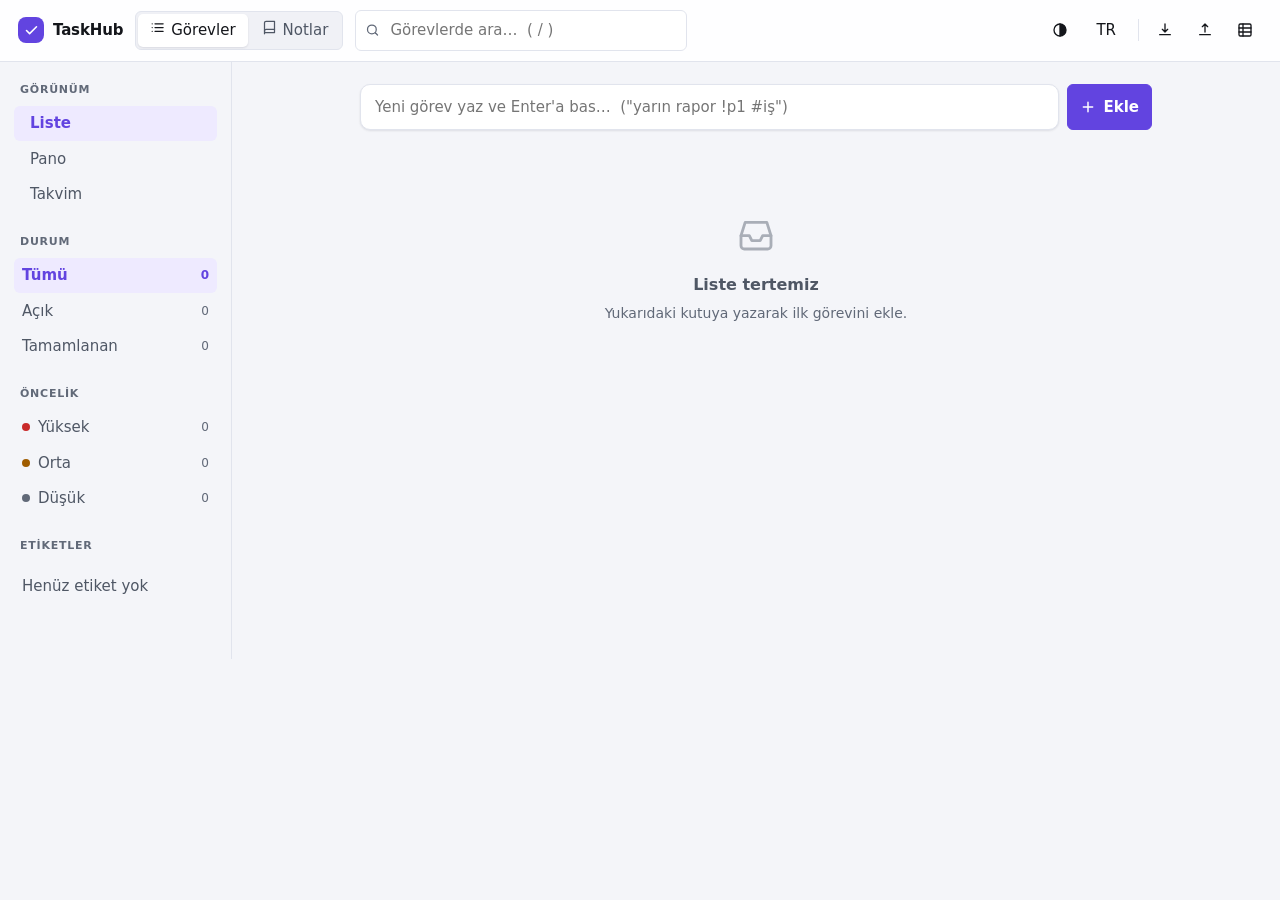
==== commit 7d50b17f: "T2.8: accessibility debt closed, 17 baseline entries to zero Sixty-four scans — four widths, two the" ====
--- a/index.html
+++ b/index.html
@@ -23,7 +23,12 @@
   --text:#14161b; --muted:#4f5765; --faint:#616978;
   --accent:#6244e0; --accent-2:#9061f0; --accent-soft:#eeeaff; --on-accent:#ffffff;
   --danger:#c92a2a; --danger-soft:#fdecec;
-  --warn:#a86100; --warn-soft:#fff4e0;
+  /* #a86100 ÖLÇÜLDÜ: --warn-soft (#fff4e0) üstünde 4,404:1 — AA eşiği 4,5'in
+     kıl payı altında. Token'lar --accent-soft'a göre seçilmiş, --warn-soft
+     gözden kaçmış. #9f5c00 ölçülen değerler: warn-soft 4,811 · beyaz 5,243 ·
+     yüzey 5,069. Koyu temada sorun YOK (ölçüldü: 7,936:1), o yüzden yalnız
+     açık tema değişti. */
+  --warn:#9f5c00; --warn-soft:#fff4e0;
   --ok:#0b7a55;
   /* --muted ve --faint, kullanılan EN KOYU açık zemine (--accent-soft) göre
      seçildi: ikisi de WCAG AA küçük metin eşiğini (4.5:1) geçer. Daha açık bir
@@ -377,6 +382,64 @@
   .cal-head .btn{display:none}
   .cal-day{min-height:80px}
 }
+
+/* Kartta tekrar göstergesi */
+.m-recur{color:var(--accent)}
+.m-recur svg{width:12px;height:12px}
+.recur-note{margin:6px 0 0;font-size:12.5px;color:var(--muted)}
+#f-recur-n{max-width:96px}
+
+/* ---------- Çoklu seçim ----------
+   Seçim yokken HİÇBİR ŞEY çizilmez (S8). */
+.card.picked{
+  background:var(--accent-soft);
+  box-shadow:inset 3px 0 0 var(--accent);
+}
+.card.picked .card-title{font-weight:600}
+.bulkbar{
+  display:flex;align-items:center;gap:8px;
+  padding:8px 12px;margin:-8px 0 14px;
+  background:var(--surface);border:1px solid var(--accent);
+  border-radius:var(--r);box-shadow:var(--sh-1);
+  position:sticky;top:58px;z-index:20;
+}
+.bulk-n{font-weight:600;font-size:13.5px}
+.bulkbar .grow{flex:1}
+.bulkbar .btn{padding:5px 10px;font-size:13px}
+@media print{ .bulkbar{display:none} }
+.bulkbar .bulk-prio{gap:5px;padding:5px 8px}
+.bulkbar .bulk-sep{width:1px;height:20px;background:var(--border);flex:none}
+.bulk-tag{max-width:150px;padding:5px 9px;font-size:13px}
+@media (max-width:900px){ .bulkbar{flex-wrap:wrap} .bulk-tag{max-width:120px} }
+
+/* [[sayfa]] bağlantısı — kart başlığında */
+.wikilink{
+  background:none;border:0;padding:0 1px;margin:0;cursor:pointer;
+  color:var(--accent);font:inherit;text-decoration:underline;
+  text-decoration-style:dotted;text-underline-offset:2px;
+}
+.wikilink:hover{text-decoration-style:solid;background:var(--accent-soft);border-radius:3px}
+
+/* ---------- Kart yapısı (T2.8) ----------
+   <li> artık düz liste öğesi; ayrıntıyı açan eylem kendi düğmesinde.
+   Görsel olarak hiçbir şey değişmiyor — düğme satırın gövdesini kaplıyor. */
+.card-open{
+  display:block;width:100%;text-align:left;
+  background:none;border:0;padding:0;margin:0;font:inherit;color:inherit;cursor:pointer;
+}
+.card-open:focus-visible{outline:2px solid var(--accent);outline-offset:3px;border-radius:4px}
+.card-title{pointer-events:none}          /* tıklama düğmeye gitsin */
+/* Bağlantı çipi artık üstbilgi satırında, etiketlerin yanında */
+.card-meta .wikilink{
+  display:inline-flex;align-items:center;gap:4px;
+  padding:1px 7px;border-radius:999px;
+  border:1px solid color-mix(in srgb, var(--accent) 40%, var(--border));
+  background:var(--surface);color:var(--accent);
+  font-size:11.5px;text-decoration:none;cursor:pointer;
+}
+.card-meta .wikilink:hover{background:var(--accent-soft)}
+.card-meta .wikilink svg{width:11px;height:11px;opacity:.8;flex:none}
+.wl-label{overflow:hidden;text-overflow:ellipsis;white-space:nowrap;max-width:160px}
 /* ---------- Toast ---------- */
 .toasts{position:fixed;left:18px;bottom:18px;z-index:60;display:flex;flex-direction:column;gap:8px}
 .toast{
@@ -577,6 +640,31 @@
 .toolbar #tbAddBox{color:var(--accent);background:var(--accent-soft)}
 .toolbar #tbAddBox:hover{background:color-mix(in srgb, var(--accent) 20%, transparent);color:var(--accent)}
 
+
+/* ---------- Geri-bağlantılar ----------
+   Bağlantı yoksa HİÇ ÇİZİLMEZ: boş bir "(0)" başlığı yer kaplar, bilgi vermez. */
+.backlinks{
+  border-top:1px solid var(--border); padding:10px 16px 12px;
+  background:var(--surface-2); max-height:160px; overflow-y:auto;
+}
+.backlinks[hidden]{display:none}
+.bl-title{
+  display:flex;align-items:center;gap:6px;margin:0 0 7px;
+  font-size:12px;font-weight:600;color:var(--muted);text-transform:uppercase;letter-spacing:.04em;
+}
+.bl-title svg{width:13px;height:13px}
+.bl-title .n{background:var(--surface-3);border-radius:999px;padding:0 6px;font-size:11px;letter-spacing:0}
+.bl-list{list-style:none;margin:0;padding:0;display:flex;flex-wrap:wrap;gap:6px}
+.bl-item{
+  display:inline-flex;align-items:center;gap:6px;max-width:260px;
+  background:var(--surface);border:1px solid var(--border);color:var(--text);
+  border-radius:var(--r-sm);padding:4px 9px;font-size:12.5px;cursor:pointer;text-align:left;
+}
+.bl-item:hover{border-color:var(--accent);background:var(--accent-soft)}
+.bl-item svg{width:12px;height:12px;flex:none;opacity:.7}
+/* Yalnız ETİKET kırpılır: icon() de bir <span> döndürüyor ve ona uygulamak
+   ikonu ezerdi. */
+.bl-label{overflow:hidden;text-overflow:ellipsis;white-space:nowrap}
 /* ---------- Tuval: istediğin yere not ----------
    OneNote modeli. Sayfa artık tek bir belge değil; koordinatı olan not
    kutularının durduğu bir yüzey. Boş yere tıkla, kutu orada açılsın. */
@@ -903,6 +991,22 @@
     viewLbl:"Görünüm", view_list:"Liste", view_board:"Pano", view_calendar:"Takvim",
     cmdViewList:"Görünüm: Liste", cmdViewBoard:"Görünüm: Pano", cmdViewCalendar:"Görünüm: Takvim",
     calPrev:"Önceki ay", calNext:"Sonraki ay", calToday:"Bugün", calNTasks:"{n} görev",
+    markDone:"{s} — tamamlandı olarak işaretle", deleteTaskNamed:"{s} — sil",
+    backlinks:"Buraya bağlananlar", wikiOpen:"{p} sayfasını aç", wikiCreated:"{p} sayfası oluşturuldu",
+    selN:"{n} görev seçili", selSelected:"seçili", selClear:"Seçimi temizle", bulkLbl:"Toplu işlemler",
+    bulkDoneAct:"Tamamla", bulkUndoneAct:"Geri aç", bulkPrioTo:"Önceliği {p} yap",
+    bulkDueToday:"Son tarihi bugün yap", bulkDueClear:"Tarihi sil",
+    bulkTagPh:"#etiket ekle…", bulkDeleteAct:"Seçilenleri sil",
+    bulkDone:"{n} görev tamamlandı", bulkUndone:"{n} görev geri açıldı",
+    bulkPrio:"{n} görevin önceliği değişti", bulkDue:"{n} görevin tarihi değişti",
+    bulkTag:"{n} göreve etiket eklendi", bulkDeleted:"{n} görev silindi",
+    cmdSelAll:"Görünen tüm görevleri seç", cmdSelClear:"Seçimi temizle",
+    capRecur:"Tekrar", recurLbl:"Tekrar", recurNone:"Tekrar yok", recurEvery:"Kaç birimde bir",
+    recurSpawned:"Sonraki tekrar oluşturuldu: {d}",
+    rec_daily:"Her gün", rec_daily_n:"Her {n} günde",
+    rec_weekly:"Her hafta", rec_weekly_n:"Her {n} haftada",
+    rec_monthly:"Her ay", rec_monthly_n:"Her {n} ayda",
+    rec_weekly_days:"Her {d}", rec_weekly_days_n:"{n} haftada bir {d}",
     theme:"Tema", themeAuto:"Tema: sistem", themeLight:"Tema: açık", themeDark:"Tema: koyu",
     lang:"Dil", exportJson:"JSON yedeği indir", importJson:"JSON'dan geri yükle", exportCsv:"CSV indir (Excel)",
     status:"Durum", all:"Tümü", active:"Açık", done:"Tamamlanan",
@@ -1030,6 +1134,22 @@
     viewLbl:"View", view_list:"List", view_board:"Board", view_calendar:"Calendar",
     cmdViewList:"View: List", cmdViewBoard:"View: Board", cmdViewCalendar:"View: Calendar",
     calPrev:"Previous month", calNext:"Next month", calToday:"Today", calNTasks:"{n} tasks",
+    markDone:"{s} — mark as done", deleteTaskNamed:"{s} — delete",
+    backlinks:"Linked here", wikiOpen:"Open page {p}", wikiCreated:"Page {p} created",
+    selN:"{n} tasks selected", selSelected:"selected", selClear:"Clear selection", bulkLbl:"Bulk actions",
+    bulkDoneAct:"Complete", bulkUndoneAct:"Reopen", bulkPrioTo:"Set priority to {p}",
+    bulkDueToday:"Set due date to today", bulkDueClear:"Clear due date",
+    bulkTagPh:"Add #tag…", bulkDeleteAct:"Delete selected",
+    bulkDone:"{n} tasks completed", bulkUndone:"{n} tasks reopened",
+    bulkPrio:"{n} tasks changed priority", bulkDue:"{n} tasks changed due date",
+    bulkTag:"{n} tasks tagged", bulkDeleted:"{n} tasks deleted",
+    cmdSelAll:"Select all visible tasks", cmdSelClear:"Clear selection",
+    capRecur:"Repeat", recurLbl:"Repeat", recurNone:"No repeat", recurEvery:"Every how many",
+    recurSpawned:"Next occurrence created: {d}",
+    rec_daily:"Every day", rec_daily_n:"Every {n} days",
+    rec_weekly:"Every week", rec_weekly_n:"Every {n} weeks",
+    rec_monthly:"Every month", rec_monthly_n:"Every {n} months",
+    rec_weekly_days:"Every {d}", rec_weekly_days_n:"Every {n} weeks on {d}",
     theme:"Theme", themeAuto:"Theme: system", themeLight:"Theme: light", themeDark:"Theme: dark",
     lang:"Language", exportJson:"Download JSON backup", importJson:"Restore from JSON", exportCsv:"Download CSV (Excel)",
     status:"Status", all:"All", active:"Open", done:"Completed",
@@ -1173,6 +1293,17 @@
   return isNaN(d) ? null : d;
 }
 /** b - a, tam gün. Yaz saati geçişlerinde 23/25 saat olabildiği için yuvarlanır. */
+/* Gün ekleme/çıkarma. YEREL saatle: Date.parse("YYYY-MM-DD") UTC yorumlayıp
+   günü kaydırır, o yüzden parseYmd üzerinden gidilir. Ay/yıl taşmasını ve yaz
+   saati geçişlerini JS'in kendi takvim aritmetiğine bırakırız — saat ekleyip
+   çıkarmak DST haftasında günü yineletir ya da atlatır. */
+const addDays = (ymdStr, n) => {
+  const d = parseYmd(ymdStr);
+  if (!d) return null;
+  d.setDate(d.getDate() + n);
+  return ymd(d);
+};
+
 function daysBetween(aY, bY){
   const a = parseYmd(aY), b = parseYmd(bY);
   if (!a || !b) return null;
@@ -1848,6 +1979,293 @@
   for (const [k, list] of map) map.set(k, sortTasks(list));
   return { map, undated: sortTasks(undated) };
 }
+/* ------------------------------------------------------------- seçim ---
+ * Çoklu seçimin SAF çekirdeği: sıralı bir anahtar listesi, bir çapa ve bir
+ * hedef → hangi anahtarlar seçili olmalı. DOM yok, olay yok.
+ *
+ * Neden ayrı bir dosya: aralık seçimi "kolay görünen, ayrıntıda zor" işlerden
+ * biri. Çapa yönü, filtreyle kaybolan öğeler, sıralama değişince ne olacağı —
+ * hepsi tarayıcı açmadan sınanabilmeli.                                    */
+
+/** İki anahtar arası, İKİSİ DE DAHİL, LİSTENİN sırasıyla.
+ *  Hangisinin önce tıklandığı fark etmez: yukarıdan aşağı sürüklemekle
+ *  aşağıdan yukarı sürüklemek aynı kümeyi vermeli. */
+function rangeBetween(keys, a, b){
+  const i = keys.indexOf(a), j = keys.indexOf(b);
+  if (i < 0 || j < 0) return [];
+  return keys.slice(Math.min(i, j), Math.max(i, j) + 1);
+}
+
+/** Seçimin yeni hâli. Girdi kümesi DEĞİŞTİRİLMEZ, yenisi döner.
+ *  @param mode "replace" | "toggle" | "add" | "remove" */
+function nextSelection(current, keys, mode){
+  const out = new Set(mode === "replace" ? [] : current);
+  for (const k of keys){
+    if (mode === "toggle") out.has(k) ? out.delete(k) : out.add(k);
+    else if (mode === "remove") out.delete(k);
+    else out.add(k);
+  }
+  return out;
+}
+
+/** Görünmeyen anahtarları seçimden düşürür.
+ *
+ *  Gerekçe: filtre daraldığında ekranda olmayan görevler seçili kalırsa
+ *  "3 görev seçili" yazar ama kullanıcı iki tane görür — ve toplu silme
+ *  görmediği bir şeyi siler. Seçim her zaman GÖRÜNENİN alt kümesidir. */
+function pruneSelection(current, visibleKeys){
+  const vis = new Set(visibleKeys);
+  const out = new Set();
+  for (const k of current) if (vis.has(k)) out.add(k);
+  return out;
+}
+
+/** Klavyeyle gezinirken bir sonraki/önceki anahtar. Uçlarda SARMAZ:
+ *  listede aşağı basarken başa dönmek, kullanıcının nerede olduğunu
+ *  kaybettirir. (Komut paleti sarar çünkü orada liste kısa ve döngüseldir.) */
+function stepKey(keys, from, delta){
+  const i = keys.indexOf(from);
+  if (i < 0) return keys.length ? keys[delta > 0 ? 0 : keys.length - 1] : null;
+  const j = i + delta;
+  return (j < 0 || j >= keys.length) ? from : keys[j];
+}
+/* ---------------------------------------------------------- bağlantılar ---
+ * `[[Sayfa adı]]` — görevleri ve not sayfalarını birbirine bağlar.
+ * Obsidian yasası (CAPABILITY-MAP.md): şeyler birbirine bağlanır.
+ *
+ * GÜVENLİK SINIRI — bilinçli ve dar:
+ * Bu dosya HTML ÜRETMEZ. Yalnız metin içindeki aralıkları ve adları bulur;
+ * tıklanabilir öğeyi arayüz `document.createElement` ile kurar, `innerHTML`
+ * ile değil. Yeni bir ayrıştırılmış sözdizimi yeni bir saldırı yüzeyidir;
+ * o yüzden bu sözdizimi mevcut izin listesi süzgecine hiç DOKUNMAZ.
+ *
+ * KAPSAM SINIRI — kayıtlı ve gerekçeli:
+ * Not kutularının HTML'i YENİDEN YAZILMAZ. Tuvalin geri alma yığını
+ * `#editor`in `innerHTML` anlık görüntülerine dayanıyor (README, "Geri almanın
+ * kökü kutu değil, tuvaldir"); oraya öğe enjekte etmek hem geri almayı sessizce
+ * bozar hem de süzgeçten geçmemiş içerik üretir. Notlardaki bağlantılar bu
+ * yüzden TANINIR ve indekslenir (geri-bağlantı paneli onları gösterir) ama
+ * kutunun içinde tıklanabilir hâle getirilmez.                              */
+
+/* İç içe köşeli parantez ve satır sonu kabul edilmez: "[[a]] ve [[b]]" iki
+   ayrı bağlantıdır, "[[a [[b]]" hiçbiri. */
+const WIKI_RE = /\[\[([^\[\]\n]{1,120})\]\]/g;
+
+/** Eşleştirme anahtarı. Türkçe harf katlamalı: "[[İstanbul]]" ile
+ *  "[[istanbul]]" aynı sayfayı gösterir. Boşluklar sadeleşir. */
+function linkKey(name){
+  return foldTr(String(name == null ? "" : name)).replace(/\s+/g, " ").trim();
+}
+
+/** Metindeki bağlantılar, konumlarıyla. Arayüz metni bu aralıklara göre böler. */
+function extractLinks(text){
+  const src = typeof text === "string" ? text : "";
+  const out = [];
+  for (const m of src.matchAll(WIKI_RE)){
+    const name = m[1].trim();
+    if (!name) continue;
+    out.push({ raw: m[0], name, key: linkKey(name), start: m.index, end: m.index + m[0].length });
+  }
+  return out;
+}
+
+/** Metni bağlantı ve düz parça dizisine böler. Arayüz her parçayı ayrı bir
+ *  DOM düğümü olarak kurar; hiçbir yerde HTML birleştirmesi yoktur. */
+function splitByLinks(text){
+  const src = typeof text === "string" ? text : "";
+  const links = extractLinks(src);
+  const parts = [];
+  let at = 0;
+  for (const l of links){
+    if (l.start > at) parts.push({ type: "text", text: src.slice(at, l.start) });
+    parts.push({ type: "link", text: l.name, key: l.key });
+    at = l.end;
+  }
+  if (at < src.length) parts.push({ type: "text", text: src.slice(at) });
+  return parts;
+}
+
+/**
+ * Geri-bağlantı indeksi. `pageText(page)` sayfanın düz metnini döndürmeli
+ * (arayüz `pagePlain`i verir; bu dosya DOM bilmez).
+ * @returns Map<key, { tasks: [...], pages: [...] }>
+ */
+function buildLinkIndex(tasks, notebooks, pageText){
+  const index = new Map();
+  const bucket = key => {
+    if (!index.has(key)) index.set(key, { tasks: [], pages: [] });
+    return index.get(key);
+  };
+  for (const task of (tasks || [])){
+    const seen = new Set();
+    for (const l of extractLinks(task.title)){
+      if (seen.has(l.key)) continue;           // aynı görev bir sayfayı bir kez sayar
+      seen.add(l.key);
+      bucket(l.key).tasks.push(task);
+    }
+  }
+  for (const nb of (notebooks || [])){
+    for (const page of (nb.pages || [])){
+      const text = pageText ? pageText(page) : "";
+      const seen = new Set();
+      for (const l of extractLinks(page.title + " " + text)){
+        if (seen.has(l.key)) continue;
+        seen.add(l.key);
+        bucket(l.key).pages.push({ notebookId: nb.id, page });
+      }
+    }
+  }
+  return index;
+}
+
+/** Bir sayfaya gelen bağlantılar. Sayfa yoksa da çalışır (henüz yaratılmamış
+ *  sayfaya bağlantı KIRIK DEĞİL, bir davettir). */
+function backlinksFor(index, pageTitle){
+  return index.get(linkKey(pageTitle)) || { tasks: [], pages: [] };
+}
+
+/** Adla eşleşen sayfayı bulur. Türkçe harf katlamalı. */
+function findPageByName(notebooks, name){
+  const key = linkKey(name);
+  if (!key) return null;
+  for (const nb of (notebooks || [])){
+    for (const page of (nb.pages || [])){
+      if (linkKey(page.title) === key) return { notebookId: nb.id, page };
+    }
+  }
+  return null;
+}
+/* ------------------------------------------------------------- tekrar ---
+ * RRULE'un KÜÇÜK ve AÇIKÇA SINIRLI bir alt kümesi: günlük / haftalık / aylık,
+ * aralık, ve haftalık için hafta günleri. Desteklenmeyen her şey (ayın son iş
+ * günü, yıllık, sayım/bitiş tarihi, ay içi n'inci salı) **açıkça reddedilir** —
+ * sessizce yanlış yorumlanmaz. Yanlış tekrarlayan görev, hiç tekrarlamayandan
+ * daha pahalıdır: kullanıcı ikincisini fark eder.
+ *
+ * ÇAPA (anchor) neden var: "ayın 31'i" kuralı 31 Ocak'tan başlayıp 28 Şubat'a
+ * kırpılır. Sonraki tekrarı KIRPILMIŞ sonuçtan hesaplamak 28 Mart verirdi ve
+ * "31'i" kalıcı olarak kaybolurdu. Her hesap çapadan yapılır; kırpma yalnız
+ * çıktıya uygulanır. (RRULE'un DTSTART'ı da aynı işi görür.)
+ *
+ * Tarih aritmetiği YEREL saatle (parseYmd/ymd sözleşmesi): Date.parse
+ * "YYYY-MM-DD"yi UTC yorumlayıp günü kaydırır.                             */
+
+const REC_FREQ = ["daily", "weekly", "monthly"];
+const REC_MAX_INTERVAL = 365;
+const REC_SCAN_LIMIT = 400;        // gün — haftalık taramanın üst sınırı
+const REC_MONTH_LIMIT = 24;        // adım — aylık aramanın üst sınırı
+
+/** Ham girdiyi kurala oturtur; oturmuyorsa **null**. Yarım anlaşılmış bir
+ *  kuralı kabul etmek, reddetmekten kötüdür. */
+function normalizeRule(raw){
+  if (!raw || typeof raw !== "object") return null;
+  if (!REC_FREQ.includes(raw.freq)) return null;
+
+  const interval = Number(raw.interval);
+  // 0 ve negatif REDDEDİLİR: ilerlemeyen bir kural sonsuz döngüdür.
+  if (!Number.isInteger(interval) || interval < 1 || interval > REC_MAX_INTERVAL) return null;
+  if (!parseYmd(raw.anchor)) return null;
+
+  let byDay = null;
+  if (raw.freq === "weekly" && Array.isArray(raw.byDay)){
+    const set = new Set();
+    for (const d of raw.byDay){
+      if (!Number.isInteger(d) || d < 0 || d > 6) return null;   // bozuk gün → kuralın tamamı düşer
+      set.add(d);
+    }
+    if (set.size) byDay = [...set].sort((a, b) => a - b);
+  }
+  // byDay yalnız haftalıkta anlamlı; başka frekansta verilmişse yok sayılmaz,
+  // REDDEDİLİR — kullanıcı bir şey kastetmiş ve biz onu uygulamıyoruz.
+  if (raw.freq !== "weekly" && Array.isArray(raw.byDay) && raw.byDay.length) return null;
+
+  return { freq: raw.freq, interval, byDay, anchor: raw.anchor };
+}
+
+/** ISO hafta başı (pazartesi). Haftalık aralık sayımı arayüz diline değil,
+ *  sabit bir sınıra dayanmalı: kural veridir, sunum değil. Dil değişince
+ *  kullanıcının tekrar takvimi kaymamalı. */
+function weekStartOf(ymdStr){
+  const d = parseYmd(ymdStr);
+  if (!d) return null;
+  return addDays(ymdStr, -((d.getDay() + 6) % 7));
+}
+
+const monthsBetween = (a, b) =>
+  (b.getFullYear() - a.getFullYear()) * 12 + (b.getMonth() - a.getMonth());
+
+/** Aylık tekrarın k'ıncı örneği. Gün o ayda yoksa AYIN SONUNA kırpılır —
+ *  31 Ocak + 1 ay = 28/29 Şubat. Sessizce 3 Mart'a kaymaz. */
+function monthlyAt(anchorYmd, k, interval){
+  const a = parseYmd(anchorYmd);
+  const y = a.getFullYear(), m = a.getMonth() + k * interval, day = a.getDate();
+  const last = new Date(y, m + 1, 0).getDate();
+  return ymd(new Date(y, m, Math.min(day, last)));
+}
+
+/**
+ * `fromYmd`den SONRAKİ ilk tekrar. Yoksa null.
+ * @throws kural ilerlemiyorsa (sınır aşılırsa) — sessizce null dönmez,
+ *         çünkü null "tekrar bitti" demektir ve bu bir hatayı gizlerdi.
+ */
+function nextOccurrence(rule, fromYmd){
+  const r = normalizeRule(rule);
+  if (!r) return null;
+  const from = parseYmd(fromYmd);
+  if (!from) return null;
+  const anchor = parseYmd(r.anchor);
+
+  /* Çapa KURALA UYMAYABİLİR. "Her pazartesi" kuralı salı günü kurulursa çapa
+     salıdır ama seri pazartesi başlar. Günlük ve aylıkta çapa tanımı gereği
+     uyar; haftalıkta byDay varsa uymayabilir, o yüzden orada kısa devre yok. */
+  if (anchor > from && r.freq !== "weekly") return r.anchor;
+
+  if (r.freq === "daily"){
+    const d = daysBetween(r.anchor, fromYmd);
+    return addDays(r.anchor, (Math.floor(d / r.interval) + 1) * r.interval);
+  }
+
+  if (r.freq === "weekly"){
+    const days = r.byDay || [anchor.getDay()];
+    const aw = weekStartOf(r.anchor);
+    // Seri başlamadıysa aramaya çapanın bir gün öncesinden başla: çapanın
+    // KENDİSİ de aday olsun, ama kurala uymuyorsa atlansın.
+    const start = anchor > from ? addDays(r.anchor, -1) : fromYmd;
+    for (let i = 1; i <= REC_SCAN_LIMIT; i++){
+      const cand = addDays(start, i);
+      const cd = parseYmd(cand);
+      if (!days.includes(cd.getDay())) continue;
+      const weeks = daysBetween(aw, weekStartOf(cand)) / 7;
+      if (weeks >= 0 && weeks % r.interval === 0) return cand;
+    }
+    throw new Error("recurrence: haftalık kural " + REC_SCAN_LIMIT + " gün içinde ilerlemedi");
+  }
+
+  // aylık
+  let k = Math.max(0, Math.floor(monthsBetween(anchor, from) / r.interval));
+  for (let i = 0; i <= REC_MONTH_LIMIT; i++){
+    const cand = monthlyAt(r.anchor, k + i, r.interval);
+    if (parseYmd(cand) > from) return cand;
+  }
+  throw new Error("recurrence: aylık kural " + REC_MONTH_LIMIT + " adımda ilerlemedi");
+}
+
+/** `fromYmd` DAHİL, kurala uyan ilk gün. Yakalama için: "her pazartesi rapor"
+ *  yazıldığında görevin son tarihi ilk pazartesi olmalı. */
+function firstOccurrence(rule, fromYmd){
+  const r = normalizeRule(rule);
+  if (!r || !parseYmd(fromYmd)) return null;
+  return nextOccurrence(r, addDays(fromYmd, -1));
+}
+
+/** Arayüzün çevireceği açıklama. Metin ÜRETMEZ — i18n anahtarı ve değişkenler
+ *  döner; saf çekirdek dil bilmez. */
+function describeRule(rule){
+  const r = normalizeRule(rule);
+  if (!r) return null;
+  if (r.freq === "weekly" && r.byDay) return { key: "rec_weekly_days", interval: r.interval, days: r.byDay };
+  return { key: "rec_" + r.freq, interval: r.interval, days: null };
+}
 /* ------------------------------------------------- doğal dille yakalama ---
  * "yarın rapor yaz !yüksek #iş"  →  { title:"rapor yaz", dueDate:"2026-05-11",
  *                                     priority:"high", tags:["iş"] }
@@ -1901,13 +2319,6 @@
   low:  ["p3", "düşük", "low"],
 };
 
-const addDays = (ymdStr, n) => {
-  const d = parseYmd(ymdStr);
-  if (!d) return null;
-  d.setDate(d.getDate() + n);          // yerel saat; ay/yıl taşması JS'e bırakılır
-  return ymd(d);
-};
-
 /* Verilen hafta gününün EN YAKIN gelişi — bugün dahil.
    Karar ve gerekçesi: "pazartesi" yazan biri pazartesi günü yazıyorsa büyük
    ihtimalle bugünü kastediyor; bir hafta sonrasına atmak sürpriz olur.
@@ -1981,6 +2392,47 @@
   return out;
 }
 
+/* ---------------------------------------------------------- tekrar kalıpları
+ * "her pazartesi", "her 2 haftada", "every 3 months".
+ *
+ * Tarihlerden ÖNCE aranır ve eşleşen aralık kesilir: "her pazartesi" içindeki
+ * "pazartesi" bir SON TARİH değil, tekrar günüdür. Kesme olmasaydı tarih
+ * kuralı onu yakalar ve kullanıcı tek seferlik bir görev alırdı. */
+function recurRules(lang){
+  const out = [];
+  const add = (src, make) => out.push({
+    re: new RegExp("(?<![\\p{L}\\p{N}])(?:" + src + ")(?![\\p{L}\\p{N}])", "giu"), make });
+  const wd = WEEKDAYS[lang] || WEEKDAYS.tr;
+  const wdAlt = Object.keys(wd).map(trPattern).join("|");
+  const dayOf = w => {
+    const key = Object.keys(wd).find(k => new RegExp("^" + trPattern(k) + "$", "iu").test(String(w).toLowerCase()));
+    return key === undefined ? null : wd[key];
+  };
+
+  if (lang === "en"){
+    add("every (\\d{1,3}) days?",   m => ({ freq: "daily",   interval: +m[1] }));
+    add("every (\\d{1,3}) weeks?",  m => ({ freq: "weekly",  interval: +m[1] }));
+    add("every (\\d{1,3}) months?", m => ({ freq: "monthly", interval: +m[1] }));
+    add("every (" + wdAlt + ")", m => { const d = dayOf(m[1]); return d === null ? null : ({ freq: "weekly", interval: 1, byDay: [d] }); });
+    add("every day|daily",     () => ({ freq: "daily",   interval: 1 }));
+    add("every week|weekly",   () => ({ freq: "weekly",  interval: 1 }));
+    add("every month|monthly", () => ({ freq: "monthly", interval: 1 }));
+  } else {
+    const her = trPattern("her");
+    add(her + " (\\d{1,3}) " + trPattern("günde") + "|" + her + " (\\d{1,3}) " + trPattern("gün"),
+        m => ({ freq: "daily", interval: +(m[1] || m[2]) }));
+    add(her + " (\\d{1,3}) " + trPattern("haftada") + "|" + her + " (\\d{1,3}) " + trPattern("hafta"),
+        m => ({ freq: "weekly", interval: +(m[1] || m[2]) }));
+    add(her + " (\\d{1,3}) " + trPattern("ayda") + "|" + her + " (\\d{1,3}) " + trPattern("ay"),
+        m => ({ freq: "monthly", interval: +(m[1] || m[2]) }));
+    add(her + " (" + wdAlt + ")", m => { const d = dayOf(m[1]); return d === null ? null : ({ freq: "weekly", interval: 1, byDay: [d] }); });
+    add(her + " " + trPattern("gün"),   () => ({ freq: "daily",   interval: 1 }));
+    add(her + " " + trPattern("hafta"), () => ({ freq: "weekly",  interval: 1 }));
+    add(her + " " + trPattern("ay"),    () => ({ freq: "monthly", interval: 1 }));
+  }
+  return out;
+}
+
 const TIME_RE = /(?<![\p{L}\p{N}])([01]?\d|2[0-3])[:.]([0-5]\d)(?![\p{L}\p{N}])/gu;
 const TAG_RE = /(?<![\p{L}\p{N}])#([\p{L}\p{N}_-]{1,30})/gu;
 
@@ -2008,12 +2460,20 @@
      kalır. Reddedileni sonradan başlığa iliştirmek konumu kaybettirirdi. */
   const ignore = new Set(Array.isArray(o.ignore) ? o.ignore : []);
 
-  const cuts = [];                    // {start, end} — başlıktan çıkarılacak aralıklar
+  const cuts = [];                    // {start, end} — başlıktan ÇIKARILACAK aralıklar
+  /* Reddedilen (ignore) aralıklar: başlıkta KALIR ama başka hiçbir kural
+     içlerinde eşleşemez. Bu ayrım olmadan "her pazartesi"yi reddeden kullanıcı
+     karşılığında istemediği bir son tarih alıyordu: tekrar kuralı düşünce
+     tarih kuralı "pazartesi"yi kapıyordu. Reddetmek "başka türlü yorumla"
+     demek değil, "dokunma" demektir. */
+  const blocked = [];
+  const taken = (s0, e0) => cuts.some(c => s0 < c.end && e0 > c.start)
+                         || blocked.some(c => s0 < c.end && e0 > c.start);
   const matches = [], unsupported = [], tags = [];
   let dueDate = null, priority = null;
 
   for (const m of src.matchAll(TAG_RE)){
-    if (ignore.has(m[0])) continue;
+    if (ignore.has(m[0])){ blocked.push({ start: m.index, end: m.index + m[0].length }); continue; }
     tags.push(m[1]);
     matches.push({ kind: "tag", text: m[0], value: m[1], applied: true, start: m.index });
     cuts.push({ start: m.index, end: m.index + m[0].length });
@@ -2021,7 +2481,7 @@
 
   const pr = priorityRule();
   for (const m of src.matchAll(pr.re)){
-    if (ignore.has(m[0])) continue;
+    if (ignore.has(m[0])){ blocked.push({ start: m.index, end: m.index + m[0].length }); continue; }
     const w = m[1].toLowerCase();
     const hit = pr.all.find(x => new RegExp("^" + x.src + "$", "iu").test(w));
     if (!hit) continue;
@@ -2029,6 +2489,26 @@
     if (first) priority = hit.level;
     matches.push({ kind: "priority", text: m[0], value: hit.level, applied: first, start: m.index });
     cuts.push({ start: m.index, end: m.index + m[0].length });
+  }
+
+  /* Tekrar, tarihten ÖNCE. Kesilen aralık tarih kurallarını da bağlar
+     (aşağıdaki çakışma kontrolü `cuts`e bakar). */
+  let recurRaw = null;
+  for (const rule of recurRules(lang)){
+    let found = false;
+    for (const m of src.matchAll(rule.re)){
+      const s0 = m.index, e0 = s0 + m[0].length;
+      if (taken(s0, e0)) continue;
+      if (ignore.has(m[0])){ blocked.push({ start: s0, end: e0 }); continue; }
+      const made = rule.make(m);
+      if (!made) continue;
+      const first = recurRaw === null;
+      if (first) recurRaw = made;
+      matches.push({ kind: "recur", text: m[0], value: made, applied: first, start: s0 });
+      cuts.push({ start: s0, end: e0 });
+      found = true;
+    }
+    if (found) break;          // bir görevin tek tekrar kuralı vardır
   }
 
   if (todayY){
@@ -2044,8 +2524,8 @@
     for (const rule of dateRules(lang)){
       for (const m of src.matchAll(rule.re)){
         const s = m.index, e = s + m[0].length;
-        if (cuts.some(c => s < c.end && e > c.start)) continue;   // etiket/öncelik içinde
-        if (ignore.has(m[0])) continue;
+        if (taken(s, e)) continue;                  // etiket/öncelik/tekrar içinde ya da reddedilmiş
+        if (ignore.has(m[0])){ blocked.push({ start: s, end: e }); continue; }
         const val = rule.resolve(m, todayY);
         if (val) hits.push({ start: s, end: e, val, text: m[0] });
       }
@@ -2071,7 +2551,7 @@
   // Saat tanınır ama UYGULANMAZ: modelde alan yok. Başlıkta bırakılır.
   for (const m of src.matchAll(TIME_RE)){
     const s = m.index, e = s + m[0].length;
-    if (cuts.some(c => s < c.end && e > c.start)) continue;
+    if (taken(s, e)) continue;
     unsupported.push({ kind: "time", text: m[0],
       reason: "Görev modelinde saat alanı yok; başlıkta bırakıldı." });
   }
@@ -2090,7 +2570,18 @@
   title += src.slice(at);
   title = title.replace(/\s+/g, " ").trim();
 
-  return { title, dueDate, priority, tags, matches, unsupported };
+  /* Kural bir ÇAPAYA ihtiyaç duyar (src/core/recurrence.js): seri nereden
+     başlıyor? Açık bir son tarih verildiyse o, verilmediyse bugün.
+     Tarih yoksa görevin son tarihi ilk tekrar olur — "her pazartesi rapor"
+     yazan biri ilk pazartesiyi kasteder, tarihsiz bir görev değil. */
+  let recur = null;
+  if (recurRaw && todayY){
+    recur = normalizeRule({ ...recurRaw, anchor: dueDate || todayY });
+    if (recur && !dueDate) dueDate = firstOccurrence(recur, todayY);
+    if (recur && dueDate && dueDate !== recur.anchor) recur = normalizeRule({ ...recurRaw, anchor: dueDate });
+  }
+
+  return { title, dueDate, priority, tags, recur, matches, unsupported };
 }
 /* --------------------------------------------------------- komut kaydı ---
  * Linear yasası (CAPABILITY-MAP.md): klavyeden çağrılamayan yetenek bitmiş
@@ -2484,6 +2975,13 @@
     createdAt: ts(raw.createdAt) ? raw.createdAt : now,
     updatedAt: ts(raw.updatedAt) ? raw.updatedAt : (ts(raw.createdAt) ? raw.createdAt : now),
     completedAt: raw.done ? (ts(raw.completedAt) ? raw.completedAt : now) : null,
+    /* Tekrar kuralı. EKLEMELİ bir alan: eski kayıtta yok → null olur, eski kod
+       yeni kaydı okursa yok sayar. SCHEMA_VERSION ARTIRILMADI çünkü bu kod
+       tabanında sürüme göre dallanan bir göç yolu YOK — sürüm yalnız yazılıyor,
+       hiçbir yerde okunup karar verilmiyor. Artırmak tören olurdu.
+       Dürüst uyarı: eski bir sürüme geri dönülür ve kayıt yeniden yazılırsa
+       `recur` düşer. Bu, eklemeli alanların bilinen bedeli. */
+    recur: normalizeRule(raw.recur),
     sourceNoteId: (raw.sourceNoteId && typeof raw.sourceNoteId === "object"
       && typeof raw.sourceNoteId.notebookId === "string" && typeof raw.sourceNoteId.pageId === "string")
       ? { notebookId: raw.sourceNoteId.notebookId, pageId: raw.sourceNoteId.pageId } : null
@@ -2727,6 +3225,9 @@
   q:"", status:"all", prios:new Set(), tags:new Set(), showCompleted:true, nagHidden:false,
   view:"tasks",          // "tasks" | "notes"
   taskView:"list",       // "list" | "board" | "calendar" — AYNI veriye izdüşümler (Notion yasası)
+  sel:new Set(),         // seçili görev kimlikleri
+  selAnchor:null,        // aralık seçiminin çapası
+  selOrder:[],           // görünen anahtarlar, EKRANDAKİ sırayla (aralık/klavye için)
   calYm:null,            // takvimde görüntülenen ay: { y, m } — null = bu ay
   nbId:null, pageId:null // seçili defter ve sayfa
 };
@@ -2787,11 +3288,188 @@
     dueDate: f.dueDate || null,
     priority: ["low","med","high"].includes(f.priority) ? f.priority : "med",
     tags: Array.isArray(f.tags) ? f.tags.slice(0, 30) : [],
+    recur: normalizeRule(f.recur),
     subtasks:[], done:false, createdAt:now, updatedAt:now, completedAt:null
   };
   state.tasks.push(task);
   scheduleSave(); render();
   return task;
+}
+
+/* ------------------------------------------------------------- seçim ---
+ * Linear yasası: her şey klavyeden. Things vetosu: seçim YOKKEN ekran
+ * bugünküyle birebir aynı — toplu işlem çubuğu ancak seçimle belirir. */
+function selCount(){ return ui.sel.size; }
+
+function announceSelection(){
+  const live = document.getElementById("selLive");
+  if (live) live.textContent = ui.sel.size ? t("selN", { n: ui.sel.size }) : "";
+}
+
+function applySel(keys, mode){
+  ui.sel = pruneSelection(nextSelection(ui.sel, keys, mode), ui.selOrder);
+  renderList();
+  announceSelection();
+}
+
+function selToggle(id){
+  ui.selAnchor = id;
+  applySel([id], "toggle");
+}
+
+function selRangeTo(id){
+  const anchor = ui.selAnchor && ui.selOrder.includes(ui.selAnchor) ? ui.selAnchor : id;
+  ui.selAnchor = anchor;
+  applySel(rangeBetween(ui.selOrder, anchor, id), "add");
+}
+
+function clearSelection(){
+  if (!ui.sel.size && !ui.selAnchor) return false;
+  ui.sel = new Set();
+  ui.selAnchor = null;
+  renderList();
+  announceSelection();
+  return true;
+}
+
+/* Klavyeyle gezinme: oklar odağı taşır, Shift+ok seçimi genişletir.
+   Uçlarda sarmaz (src/core/selection.js) — listede aşağı basarken başa
+   dönmek kullanıcının nerede olduğunu kaybettirir. */
+function selArrow(fromId, delta, extend){
+  const next = stepKey(ui.selOrder, fromId, delta);
+  if (!next) return;
+  if (extend){
+    if (!ui.selAnchor) ui.selAnchor = fromId;
+    ui.sel = pruneSelection(nextSelection(new Set(), rangeBetween(ui.selOrder, ui.selAnchor, next), "add"), ui.selOrder);
+    renderList();
+    announceSelection();
+  }
+  const node = document.querySelector('#list .card[data-id="' + CSS.escape(next) + '"] .card-open');
+  if (node) node.focus({ preventScroll:false });
+}
+
+/* ------------------------------------------------------- toplu işlemler ---
+ * TEK GERİ ALMA ADIMI. Yarım geri alma — üç görevden ikisinin dönmesi —
+ * kullanıcının güvenini tamamen kaybettirir; o yüzden anlık görüntü işlemin
+ * TAMAMINI kapsar: etkilenen her görevin önceki hâli VE listedeki konumu.
+ *
+ * Konum neden saklanıyor: toplu silmeyi geri alırken görevleri sona eklemek
+ * sırayı bozar ve "geri alma" bir başka değişiklik hâline gelir. */
+function snapshotTasks(ids){
+  const out = [];
+  for (const id of ids){
+    const i = state.tasks.findIndex(x => x.id === id);
+    if (i < 0) continue;
+    const t0 = state.tasks[i];
+    out.push({ i, task: { ...t0, tags: t0.tags.slice(),
+      subtasks: t0.subtasks.map(sx => ({ ...sx })) } });
+  }
+  return out;
+}
+
+function restoreSnapshot(snap, spawnedIds){
+  // Üretilmiş tekrar örnekleri de geri alınır: yoksa geri alma yarım kalır.
+  if (spawnedIds && spawnedIds.length){
+    const drop = new Set(spawnedIds);
+    state.tasks = state.tasks.filter(x => !drop.has(x.id));
+  }
+  const ids = new Set(snap.map(x => x.task.id));
+  state.tasks = state.tasks.filter(x => !ids.has(x.id));
+  for (const { i, task } of snap.slice().sort((a, b) => a.i - b.i)){
+    state.tasks.splice(Math.min(i, state.tasks.length), 0, task);
+  }
+  scheduleSave(); render();
+  toast(t("restored"));
+}
+
+/** `mutate(ids)` seçimi değiştirir; geri alma tek adımda kurtarır.
+ *  @returns üretilen tekrar örneklerinin kimlikleri (varsa) */
+function bulkApply(msgKey, mutate, opts){
+  const ids = [...ui.sel];
+  if (!ids.length) return;
+  const snap = snapshotTasks(ids);
+  const spawned = mutate(ids) || [];
+  if ((opts || {}).clearSelection) { ui.sel = new Set(); ui.selAnchor = null; }
+  scheduleSave(); render(); announceSelection();
+  toast(t(msgKey, { n: snap.length }),
+    { label: t("undo"), run(){ restoreSnapshot(snap, spawned); } }, 8000);
+}
+
+const selTasks = ids => ids.map(getTask).filter(Boolean);
+
+function bulkDone(done){
+  bulkApply(done ? "bulkDone" : "bulkUndone", ids => {
+    const spawned = [];
+    for (const task of selTasks(ids)){
+      if (task.done === done) continue;
+      task.done = done;
+      task.completedAt = done ? new Date().toISOString() : null;
+      if (done){ const nx = spawnNextOccurrence(task); if (nx) spawned.push(nx.id); }
+      stamp(task);
+    }
+    return spawned;
+  });
+}
+
+function bulkPriority(p){
+  bulkApply("bulkPrio", ids => { for (const task of selTasks(ids)){ task.priority = p; stamp(task); } });
+}
+
+function bulkDue(value){
+  bulkApply("bulkDue", ids => { for (const task of selTasks(ids)){ task.dueDate = value; stamp(task); } });
+}
+
+function bulkTag(tag){
+  const v = String(tag || "").trim().replace(/^#/, "");
+  if (!v) return;
+  bulkApply("bulkTag", ids => {
+    for (const task of selTasks(ids)){
+      if (!task.tags.includes(v) && task.tags.length < 30){ task.tags.push(v); stamp(task); }
+    }
+  });
+}
+
+function bulkDelete(){
+  bulkApply("bulkDeleted", ids => {
+    const drop = new Set(ids);
+    if (openTaskId && drop.has(openTaskId)) closePanel();
+    state.tasks = state.tasks.filter(x => !drop.has(x.id));
+  }, { clearSelection: true });
+}
+
+/* Toplu işlem çubuğu. SEÇİM YOKSA HİÇ ÇİZİLMEZ (S8): varsayılan ekranda
+   kalıcı bir kontrol belirmez. */
+function renderBulkBar(){
+  const host = document.getElementById("bulkHost");
+  if (!host) return;
+  host.textContent = "";
+  if (!ui.sel.size) return;
+
+  const allDone = [...ui.sel].every(id => { const x = getTask(id); return x && x.done; });
+  const btn = (cls, label, title, onclick, ic) => el("button", {
+    class:"btn " + cls, title, "aria-label": title, onclick }, ic ? icon(ic) : null, label);
+
+  const tagInput = el("input", { class:"input bulk-tag", type:"text", maxlength:"30",
+    placeholder: t("bulkTagPh"), "aria-label": t("bulkTagPh"),
+    onkeydown(e){ if (e.key === "Enter"){ e.preventDefault(); bulkTag(e.target.value); e.target.value = ""; } }
+  });
+
+  host.append(el("div", { class:"bulkbar", role:"toolbar", "aria-label": t("bulkLbl") },
+    el("span", { class:"bulk-n", text: t("selN", { n: ui.sel.size }) }),
+    btn("btn-ghost", t(allDone ? "bulkUndoneAct" : "bulkDoneAct"), t(allDone ? "bulkUndoneAct" : "bulkDoneAct"),
+        () => bulkDone(!allDone), "check"),
+    el("span", { class:"bulk-sep", "aria-hidden":"true" }),
+    ...["high","med","low"].map(p => el("button", {
+      class:"btn btn-ghost bulk-prio", title: t("bulkPrioTo", { p: t(p) }), "aria-label": t("bulkPrioTo", { p: t(p) }),
+      onclick(){ bulkPriority(p); } }, el("span", { class:"dot " + p }), t(p))),
+    el("span", { class:"bulk-sep", "aria-hidden":"true" }),
+    btn("btn-ghost", t("today"), t("bulkDueToday"), () => bulkDue(today), "cal"),
+    btn("btn-ghost", t("bulkDueClear"), t("bulkDueClear"), () => bulkDue(null)),
+    tagInput,
+    el("span", { class:"grow" }),
+    btn("btn-danger", t("delete"), t("bulkDeleteAct"), bulkDelete, "trash"),
+    btn("btn-ghost", t("selClear"), t("selClear"), clearSelection, "x")
+  ));
 }
 
 /* ------------------------------------------------------- yakalama önizleme
@@ -2806,10 +3484,29 @@
   return parseCapture(raw, { today, lang: state.settings.lang, ignore: [...captureIgnored] });
 }
 
+/* Kuralı okunur metne çevirir. Saf çekirdek dil bilmez (describeRule yalnız
+   anahtar döner); çeviri arayüzün işi. Gün adları Intl'den gelir. */
+function recurText(rule){
+  const d = describeRule(rule);
+  if (!d) return "";
+  if (d.key === "rec_weekly_days"){
+    const fmt = new Intl.DateTimeFormat(LOCALE(), { weekday: "short" });
+    // 2026-03-01 bir pazar; 0..6 oradan sayılır.
+    const names = d.days.map(n => fmt.format(new Date(2026, 2, 1 + n))).join(", ");
+    return d.interval === 1 ? t("rec_weekly_days", { d: names })
+                            : t("rec_weekly_days_n", { n: d.interval, d: names });
+  }
+  return d.interval === 1 ? t(d.key) : t(d.key + "_n", { n: d.interval });
+}
+
 function captureChip(m){
-  const label = m.kind === "date" ? t("capDate") : m.kind === "priority" ? t("capPriority") : t("capTag");
+  const label = m.kind === "date" ? t("capDate")
+              : m.kind === "priority" ? t("capPriority")
+              : m.kind === "recur" ? t("capRecur") : t("capTag");
   const shown = m.kind === "date" ? formatDue(m.value).text || m.value
-              : m.kind === "priority" ? t(m.value) : "#" + m.value;
+              : m.kind === "priority" ? t(m.value)
+              : m.kind === "recur" ? recurText({ ...m.value, anchor: today })
+              : "#" + m.value;
   return el("button", {
     type:"button", class:"cap-chip cap-" + m.kind,
     title: t("capRemove") + ": " + m.text,
@@ -2860,17 +3557,52 @@
 
 function submitQuickAdd(raw){
   const r = readCapture(raw);
-  const task = addTask(r.title || raw, { dueDate: r.dueDate, priority: r.priority, tags: r.tags });
+  const task = addTask(r.title || raw,
+    { dueDate: r.dueDate, priority: r.priority, tags: r.tags, recur: r.recur });
   captureIgnored.clear();
   if (!matches(task)) toast(t("filterOn"), { label: t("clearFilters"), run: clearFilters });
   return task;
+}
+
+/* Tekrarlayan görev tamamlanınca BİR SONRAKİ örnek üretilir. Tamamlanan görev
+ * SİLİNMEZ — geçmiş olarak kalır, tamamlananlar kovasına düşer.
+ *
+ * YIĞILMA NEDEN OLMAZ: üretim yalnız tamamlama anında olur, zamana göre değil.
+ * Uygulama üç hafta kapalı kalsa bile açılışta hiçbir şey üretilmez; kullanıcı
+ * görevi tamamladığında TEK bir sonraki örnek doğar.
+ *
+ * KAÇIRILAN TEKRARLAR ATLANIR: son tarihi geçmişte kalmış bir görevi bugün
+ * tamamlarsanız, sonraki örnek BUGÜNDEN sonrasına düşer — dünden sonrasına
+ * değil. Yoksa yeni görev doğar doğmaz gecikmiş olurdu. Üç hafta geç
+ * tamamlanan "her pazartesi" üç pazartesi kuyruğa koymaz.
+ *
+ * `taban = max(sonTarih, bugün)` — erken tamamlarsanız seri kaymaz. */
+function spawnNextOccurrence(task){
+  if (!task.recur) return null;
+  const base = (task.dueDate && task.dueDate > today) ? task.dueDate : today;
+  let next;
+  try { next = nextOccurrence(task.recur, base); }
+  catch (e){ console.error(e); return null; }      // ilerlemeyen kural: sessiz kalma
+  if (!next) return null;
+
+  const now = new Date().toISOString();
+  const copy = {
+    ...task, id: uid(), dueDate: next, done: false, completedAt: null,
+    createdAt: now, updatedAt: now,
+    subtasks: task.subtasks.map(s => ({ id: uid(), title: s.title, done: false })),
+    tags: task.tags.slice(),
+  };
+  state.tasks.push(copy);
+  return copy;
 }
 
 function toggleDone(id, done){
   const task = getTask(id); if (!task) return;
   task.done = done;
   task.completedAt = done ? new Date().toISOString() : null;
+  const spawned = done ? spawnNextOccurrence(task) : null;
   stamp(task); scheduleSave(); render();
+  if (spawned) toast(t("recurSpawned", { d: formatDue(spawned.dueDate).text || spawned.dueDate }), null, 6000);
   // Paneli baştan çizmek yerine yerinde güncelle — aksi halde işaret kutusundaki odak kaybolur.
   if (openTaskId === id) syncPanelDone(task);
 }
@@ -3070,6 +3802,8 @@
         el("div", { id:"banners" }),
         el("div", { class:"quickadd" }, quick, quickBtn),
         el("div", { class:"capture", id:"captureHint", hidden:true, "aria-live":"polite" }),
+        el("div", { id:"bulkHost" }),
+        el("div", { id:"selLive", class:"sr-only", "aria-live":"polite" }),
         el("div", { id:"list" })
       )
     ),
@@ -3212,14 +3946,55 @@
 }
 
 /* ------------------------------------------------------------------ liste */
+/* Başlıktaki [[bağlantı]]ları tıklanabilir düğümlere çevirir.
+ *
+ * GÜVENLİK: hiçbir yerde HTML birleştirilmez. Parçalar `document.createTextNode`
+ * ve `el()` ile kurulur; bağlantı adı `textContent` olarak yazılır. Yeni bir
+ * ayrıştırılmış sözdizimi yeni bir saldırı yüzeyi olabilirdi — bu yol onu
+ * mevcut izin listesi süzgecine hiç uğratmadan kapatıyor. */
+function titleNodes(title){
+  const parts = splitByLinks(title);
+  if (parts.length <= 1) return [document.createTextNode(title)];
+  return parts.map(p => p.type === "text"
+    ? document.createTextNode(p.text)
+    : el("button", {
+        class:"wikilink", title: t("wikiOpen", { p: p.text }), "aria-label": t("wikiOpen", { p: p.text }),
+        onclick(e){ e.stopPropagation(); openWikiLink(p.text); }
+      }, p.text));
+}
+
+/* Bağlantıya tıklamak sayfayı açar. Sayfa YOKSA kırık bağlantı göstermek
+   yerine onu OLUŞTURUR: yazılmamış bir sayfaya bağlantı bir hata değil,
+   bir davettir (Obsidian'ın da yaptığı budur). */
+function openWikiLink(name){
+  const hit = findPageByName(notes.notebooks, name);
+  if (hit){
+    ui.view = "notes"; ui.nbId = hit.notebookId; ui.pageId = hit.page.id;
+    closePanel(); buildShell();
+    return;
+  }
+  ensureNotebook();
+  const nbId = ui.nbId || (notes.notebooks[0] && notes.notebooks[0].id);
+  const page = addPage(nbId);
+  if (!page){ toast(t("notesQuotaFail")); return; }
+  page.title = String(name).slice(0, 300);
+  stampNote(notes.notebooks.find(n => n.id === nbId), page);
+  scheduleSaveNotes();
+  ui.view = "notes"; ui.nbId = nbId; ui.pageId = page.id;
+  closePanel(); buildShell();
+  toast(t("wikiCreated", { p: page.title }), null, 5000);
+}
+
 function taskCard(task){
   const cls = ["card"];
   if (task.done) cls.push("is-done");
   if (task.id === openTaskId) cls.push("selected");
+  const picked = ui.sel.has(task.id);
+  if (picked) cls.push("picked");
 
   const cb = el("input", {
     type:"checkbox", class:"check", checked: task.done,
-    "aria-label": task.title || t("titleLbl"),
+    "aria-label": t("markDone", { s: task.title || t("titleLbl") }),
     onclick(e){ e.stopPropagation(); },
     onchange(e){ toggleDone(task.id, e.target.checked); }
   });
@@ -3233,6 +4008,10 @@
   if (!task.done && task.priority !== "med"){
     meta.append(el("span", { class:"m m-prio " + task.priority },
       el("span", { class:"dot " + task.priority }), el("span", { text: t(task.priority) })));
+  }
+  if (task.recur){
+    meta.append(el("span", { class:"m m-recur", title: recurText(task.recur) },
+      icon("redo"), el("span", { text: recurText(task.recur) })));
   }
   if (task.subtasks.length){
     const doneN = task.subtasks.filter(s => s.done).length;
@@ -3241,20 +4020,61 @@
       el("span", { text: doneN + "/" + task.subtasks.length })
     ));
   }
+  /* [[sayfa]] bağlantıları artık BAŞLIĞIN İÇİNDE değil, üstbilgi satırında.
+     Sebep yapısal: başlık bir <button> oldu ve düğmenin içine düğme konamaz
+     (nested-interactive). Bağlantılar etiketlerin yanına çip olarak düşünce
+     hem kural sağlanıyor hem de keşfedilebilirlikleri artıyor. */
+  for (const l of extractLinks(task.title)){
+    meta.append(el("button", {
+      class:"wikilink", title: t("wikiOpen", { p: l.name }), "aria-label": t("wikiOpen", { p: l.name }),
+      onclick(e){ e.stopPropagation(); openWikiLink(l.name); }
+    }, icon("link"), el("span", { class:"wl-label", text: l.name })));
+  }
   for (const tg of task.tags) meta.append(el("span", { class:"chip", text:"#" + tg }));
 
-  const card = el("li", { class: cls.join(" "), tabindex:"0", role:"button",
-    "data-id": task.id, "aria-label": task.title,
-    onclick(){ openPanel(task.id, card); },
-    onkeydown(e){ if (e.key === "Enter" || e.key === " "){ e.preventDefault(); openPanel(task.id, card); } }
+  /* KARTIN ERİŞİLEBİLİR GİRİŞİ: başlık düğmesi.
+   *
+   * Eskiden <li role="button" tabindex="0"> idi ve bu İKİ kuralı birden
+   * ihlal ediyordu (T2.8): role="button" bir <li>'yi liste öğesi olmaktan
+   * çıkarır (axe `list`), ve içinde onay kutusu + sil düğmesi barındıran bir
+   * şey düğme olamaz (axe `nested-interactive`).
+   *
+   * Artık <li> düz bir liste öğesi; ayrıntıyı açan eylemin kendi düğmesi var.
+   * Satırın tamamı fare için yine tıklanabilir ama bu bir KOLAYLIK; klavye ve
+   * ekran okuyucu gerçek denetimleri kullanır. */
+  const openBtn = el("button", {
+    class:"card-open", "data-slot":"open",
+    "aria-label": task.title + (picked ? " — " + t("selSelected") : ""),
+    onclick(e){
+      if (e.shiftKey || e.ctrlKey || e.metaKey) return;   // satır işleyicisi hallediyor
+      e.stopPropagation();
+      openPanel(task.id, openBtn);
+    },
+    onkeydown(e){
+      /* Boşluk düğmeyi etkinleştirir (yerel davranış); seçim için Linear'ın
+         kısayolu `x` kullanılıyor — yerel anlamla kavga edilmiyor. */
+      if (e.key === "x" || e.key === "X"){ e.preventDefault(); selToggle(task.id); return; }
+      if (e.key === "ArrowDown" || e.key === "ArrowUp"){
+        e.preventDefault();
+        selArrow(task.id, e.key === "ArrowDown" ? 1 : -1, e.shiftKey);
+      }
+    }
+  }, el("span", { class:"card-title", text: noteTextOfTitle(task.title) || "—" }));
+
+  const card = el("li", { class: cls.join(" "), "data-id": task.id,
+    onclick(e){
+      if (e.shiftKey){ e.preventDefault(); selRangeTo(task.id); return; }
+      if (e.ctrlKey || e.metaKey){ e.preventDefault(); selToggle(task.id); return; }
+      if (e.target.closest("button, input, a")) return;   // kendi işleyicisi var
+      if (ui.sel.size) clearSelection();
+      openPanel(task.id, openBtn);
+    }
   },
     el("span", { class:"prio-bar " + (task.done ? "" : task.priority), "aria-hidden":"true" }),
     cb,
-    el("div", { class:"card-body" },
-      el("div", { class:"card-title", text: task.title || "—" }),
-      meta.childNodes.length ? meta : null
-    ),
-    el("button", { class:"btn btn-ghost btn-icon card-del", title: t("deleteTask"), "aria-label": t("deleteTask"),
+    el("div", { class:"card-body" }, openBtn, meta.childNodes.length ? meta : null),
+    el("button", { class:"btn btn-ghost btn-icon card-del", "data-slot":"del",
+      title: t("deleteTask"), "aria-label": t("deleteTaskNamed", { s: task.title }),
       onclick(e){ e.stopPropagation(); deleteTask(task.id); } }, icon("trash"))
   );
   return card;
@@ -3270,6 +4090,8 @@
   return [
     task.title, task.done ? 1 : 0, task.priority, task.dueDate || "",
     task.tags.join(","), subs, task.id === openTaskId ? 1 : 0,
+    task.recur ? task.recur.freq + ":" + task.recur.interval + ":" + (task.recur.byDay || []).join("") : "",
+    ui.sel.has(task.id) ? 1 : 0,
     state.settings.lang, today,
   ].join("\u0001");
 }
@@ -3287,8 +4109,10 @@
   if (!a || !box.contains(a)) return null;
   const card = a.closest && a.closest(".card");
   if (!card) return null;
+  /* Yuva artık `data-slot`tan okunuyor: kart odaklanabilir değil (T2.8),
+     odak her zaman kartın İÇİNDEKİ bir denetimde. */
   const slot = a.classList && a.classList.contains("check") ? "check"
-             : a.classList && a.classList.contains("card-del") ? "del" : "card";
+             : (a.getAttribute && a.getAttribute("data-slot")) || "open";
   return { id: card.getAttribute("data-id"), slot };
 }
 
@@ -3308,7 +4132,7 @@
   if (!slot) return;
   const target = slot === "check" ? card.querySelector(".check")
                : slot === "del"   ? card.querySelector(".card-del")
-               : card;
+               : card.querySelector(".card-open");
   if (target) target.focus({ preventScroll:true });
 }
 
@@ -3513,6 +4337,9 @@
 
   const visible = state.tasks.filter(matches);
   if (!visible.length && ui.taskView !== "calendar"){
+    ui.selOrder = [];
+    ui.sel = pruneSelection(ui.sel, ui.selOrder);
+    renderBulkBar();
     box.textContent = "";
     box.__taskList = null;
     box.classList.remove("board", "calendar");
@@ -3529,6 +4356,9 @@
      Pano ayrı bir depo açmaz, ayrı bir süzgeç uygulamaz; arama ve filtreler
      her ikisinde de aynen geçerlidir. */
   if (ui.taskView === "calendar"){
+    ui.selOrder = [];
+    ui.sel = pruneSelection(ui.sel, ui.selOrder);
+    renderBulkBar();
     box.textContent = "";
     box.__taskList = null;
     box.classList.remove("board");
@@ -3541,6 +4371,14 @@
   const board = ui.taskView === "board";
   const groups = board ? boardGroups(visible) : listGroups(visible, today);
   const byKey = new Map(groups.map(g => [g.key, g]));
+
+  /* Ekrandaki sıra: aralık seçimi ve ok tuşları buna göre çalışır. Gruplar
+     arası da geçerli — kullanıcı için liste tek bir dizidir. */
+  ui.selOrder = groups.flatMap(g => g.items.map(x => x.id));
+  const before = ui.sel.size;
+  ui.sel = pruneSelection(ui.sel, ui.selOrder);
+  if (ui.sel.size !== before) announceSelection();
+  renderBulkBar();
   const active = groups.map(g => g.key);
   box.classList.toggle("board", board);
 
@@ -3648,6 +4486,51 @@
     onchange(e){ task.priority = e.target.value; stamp(task); scheduleSave(); render(); }
   }, ["high","med","low"].map(p => el("option", { value:p, selected: task.priority === p }, t(p))));
 
+  /* Tekrar denetimi. Sıklık + aralık; hafta günleri yalnız yakalamadan gelir
+     ("her pazartesi") ve burada KORUNUR — kullanıcının yazdığı kuralı bir
+     açılır kutuya sığmadığı için sessizce düzleştirmek kötü olurdu. */
+  const recurFreq = el("select", { class:"input", id:"f-recur", "aria-label": t("recurLbl"),
+    onchange(e){
+      const v = e.target.value;
+      if (!v){ task.recur = null; }
+      else {
+        const prev = task.recur;
+        task.recur = normalizeRule({
+          freq: v,
+          interval: prev && prev.freq === v ? prev.interval : 1,
+          byDay: v === "weekly" && prev && prev.freq === "weekly" ? prev.byDay : null,
+          anchor: task.dueDate || today,
+        });
+      }
+      stamp(task); scheduleSave(); renderPanel(); renderList();
+    }
+  },
+    el("option", { value:"", selected: !task.recur }, t("recurNone")),
+    ...["daily","weekly","monthly"].map(f =>
+      el("option", { value:f, selected: !!task.recur && task.recur.freq === f }, t("rec_" + f)))
+  );
+
+  const recurEvery = el("input", {
+    class:"input", type:"number", min:"1", max:"365", id:"f-recur-n",
+    "aria-label": t("recurEvery"), value: String(task.recur ? task.recur.interval : 1),
+    disabled: !task.recur,
+    onchange(e){
+      if (!task.recur) return;
+      const n = parseInt(e.target.value, 10);
+      const next = normalizeRule({ ...task.recur, interval: n });
+      if (!next){ e.target.value = String(task.recur.interval); return; }   // geçersiz giriş geri alınır
+      task.recur = next;
+      stamp(task); scheduleSave(); renderPanel(); renderList();
+    }
+  });
+
+  const recurField = el("div", { class:"field" },
+    el("label", { class:"label", for:"f-recur", text: t("recurLbl") }),
+    el("div", { class:"row2" }, recurFreq, recurEvery));
+  if (task.recur){
+    recurField.append(el("p", { class:"recur-note", text: recurText(task.recur) }));
+  }
+
   const tagBox = el("div", { class:"tagbox", id:"f-tagbox" });
   const tagInput = el("input", { class:"input", placeholder: t("tagsPh"), "aria-label": t("tagsLbl"),
     onkeydown(e){
@@ -3679,6 +4562,7 @@
       el("div", {}, el("label", { class:"label", text: t("dueLbl") }), due),
       el("div", {}, el("label", { class:"label", text: t("prioLbl") }), prio)
     ),
+    recurField,
     el("div", { class:"field" }, el("label", { class:"label", for:"f-notes", text: t("notesLbl") }), notes),
     el("div", { class:"field" }, el("label", { class:"label", text: t("tagsLbl") }), tagBox, tagInput),
     el("div", { class:"field" }, el("label", { class:"label", text: t("subLbl") }), subWrap, subInput)
@@ -4227,6 +5111,7 @@
         onclick(){ deletePage(ui.nbId, page.id); } }, icon("trash"))
     ),
     el("div", { class:"ed-meta", id:"edMeta" }),
+    el("aside", { class:"backlinks", id:"edBacklinks", hidden:true, "aria-label": t("backlinks") }),
     buildToolbar(),
     wrap
   );
@@ -4272,6 +5157,50 @@
   );
   // Kutu sayısı değişen her yol zaten buradan geçiyor; etiketler de burada tazelenir.
   relabelBoxes();
+  renderBacklinks();
+}
+
+/* ------------------------------------------------- geri-bağlantı paneli ---
+ * Açık sayfaya bağlanan görevler ve sayfalar. BAĞLANTI YOKSA HİÇ ÇİZİLMEZ:
+ * boş bir "Geri bağlantılar (0)" başlığı yer kaplar ve hiçbir şey söylemez. */
+function renderBacklinks(){
+  const host = document.getElementById("edBacklinks");
+  const page = currentPage();
+  if (!host) return;
+  host.textContent = "";
+  host.hidden = true;
+  if (!page || !page.title.trim()) return;
+
+  const index = buildLinkIndex(state.tasks, notes.notebooks, pagePlain);
+  const back = backlinksFor(index, page.title);
+  const items = [
+    ...back.tasks.map(x => ({ kind: "task", id: x.id, label: noteTextOfTitle(x.title) })),
+    ...back.pages.filter(x => x.page.id !== page.id)
+        .map(x => ({ kind: "page", nbId: x.notebookId, id: x.page.id, label: pageTitleOf(x.page) })),
+  ];
+  if (!items.length) return;
+
+  host.hidden = false;
+  host.append(el("h3", { class:"bl-title" },
+    icon("link"), el("span", { text: t("backlinks") }),
+    el("span", { class:"n", text: String(items.length) })));
+  const list = el("ul", { class:"bl-list" });
+  for (const it of items){
+    list.append(el("li", {}, el("button", {
+      class:"bl-item",
+      onclick(){
+        if (it.kind === "task"){ ui.view = "tasks"; buildShell(); openPanel(it.id); }
+        else { ui.nbId = it.nbId; ui.pageId = it.id; renderNotesView(FORCE_EDITOR); }
+      }
+    }, icon(it.kind === "task" ? "check" : "page"), el("span", { class:"bl-label", text: it.label }))));
+  }
+  host.append(list);
+}
+
+/* Görev başlığını geri-bağlantı listesinde düz metin göster: [[…]] işaretleri
+   listede gürültü, çünkü hangi sayfaya bağlandığı zaten belli. */
+function noteTextOfTitle(title){
+  return splitByLinks(title).map(p => p.text).join("").replace(/\s+/g, " ").trim();
 }
 
 /* ================================ TUVAL =================================
@@ -6155,6 +7084,7 @@
   if (e.key === "Escape"){
     if (importDlgOpen()) return;
     if (typeof paletteOpen === "function" && paletteOpen()) return;   // palet kendi kapanır
+    if (ui.view !== "notes" && clearSelection()){ e.preventDefault(); return; }
     if (menuEl){ e.preventDefault(); closeMenu(); return; }
     if (imgPopover){ e.preventDefault(); closeImgPopover(); return; }
     if (openTaskId) { e.preventDefault(); closePanel(); }
@@ -6839,6 +7769,23 @@
     run(){ const q = document.getElementById("q"); if (q){ q.focus(); q.select(); } } },
   { id:"filters.clear", label:() => t("clearFilters"), when:() => isTasks() && filtersActive(),
     run(){ clearFilters(); } },
+  /* Linear yasası: toplu işlemler de klavyeden ulaşılabilir olmalı. Yalnız
+     seçim varken listelenir — boş bir seçime uygulanacak komut gürültüdür. */
+  { id:"sel.all", label:() => t("cmdSelAll"), when:() => isTasks() && ui.selOrder.length,
+    run(){ applySel(ui.selOrder, "add"); } },
+  { id:"sel.clear", label:() => t("cmdSelClear"), when:() => isTasks() && ui.sel.size,
+    run(){ clearSelection(); } },
+  { id:"bulk.done", label:() => t("bulkDoneAct"), when:() => isTasks() && ui.sel.size,
+    run(){ bulkDone(true); } },
+  { id:"bulk.undone", label:() => t("bulkUndoneAct"), when:() => isTasks() && ui.sel.size,
+    run(){ bulkDone(false); } },
+  { id:"bulk.due.today", label:() => t("bulkDueToday"), when:() => isTasks() && ui.sel.size,
+    run(){ bulkDue(today); } },
+  { id:"bulk.due.clear", label:() => t("bulkDueClear"), when:() => isTasks() && ui.sel.size,
+    run(){ bulkDue(null); } },
+  { id:"bulk.delete", label:() => t("bulkDeleteAct"), when:() => isTasks() && ui.sel.size,
+    run(){ bulkDelete(); } },
+
   { id:"completed.toggle", label:() => t("cmdToggleCompleted"), when:isTasks,
     run(){ ui.showCompleted = !ui.showCompleted; renderList(); } },
 
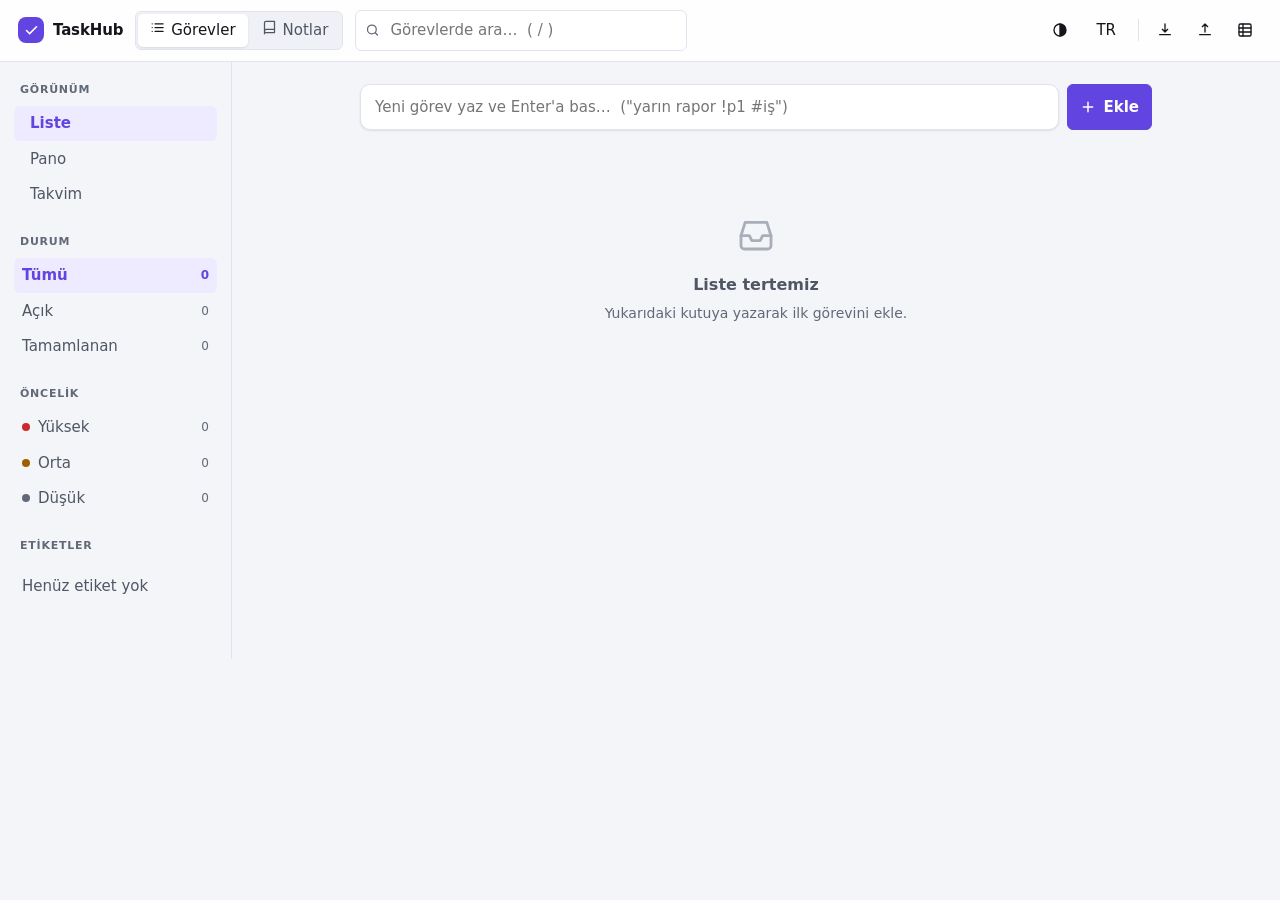
==== commit 7997ba85: "T5.1: view transitions that stay out of the way — and a focus bug they exposed Progressive enhanceme" ====
--- a/index.html
+++ b/index.html
@@ -857,6 +857,33 @@
 .testwrap ol{margin:0;padding-left:26px}
 .testwrap li{padding:3px 0;border-bottom:1px solid var(--border)}
 .tpass{color:var(--ok)} .tfail{color:var(--danger);font-weight:700}
+/* ---------- Görünüm geçişleri ----------
+   Liste alanı kendi adını alır: pano/takvim geçişinde DEĞİŞEN yer orasıdır.
+   Adlandırılan öğe kök anlık görüntüsünün dışında kalır, yani üst çubuk ve
+   kenar çubuğu kendi (görünmez, çünkü içerikleri aynı) çapraz solmasını
+   yapar; liste kendi animasyonunu.
+
+   Süreler kasten kısa: 140/180 ms. Bu bir gösteri değil, gözün geçişi
+   takip etmesine yetecek kadar bir ipucu (Things 3 yasası: varsayılan
+   sakin kalır). */
+#list{ view-transition-name: tasklist }
+
+@keyframes th-view-in { from { opacity:0; transform:translateY(4px) } }
+@keyframes th-view-out{ to   { opacity:0; transform:translateY(-4px) } }
+
+::view-transition-old(tasklist){ animation: th-view-out 140ms ease both }
+::view-transition-new(tasklist){ animation: th-view-in  180ms ease both }
+
+/* İKİNCİ SAVUNMA HATTI. `withViewTransition` hareket istenmiyorsa geçişi zaten
+   hiç başlatmaz; bu blok, JS'in medya sorgusunu okuyamadığı ya da geçişin
+   başka bir yoldan başladığı durumda da ekranı sabit tutar.
+   Üstteki genel `*{animation-duration:.01ms}` kuralı BURAYA YETMEZ: geçiş
+   sözde öğeleri (`::view-transition-*`) `*` ile eşleşmez. */
+@media (prefers-reduced-motion:reduce){
+  ::view-transition-group(*),
+  ::view-transition-old(*),
+  ::view-transition-new(*){ animation: none !important }
+}
 </style>
 </head>
 <body>
@@ -1304,10 +1331,40 @@
   return ymd(d);
 };
 
+/* GÜN FARKI ÖNBELLEĞİ.
+ *
+ * Ölçüldü (5.000 görev, `bucketOf` üzerinden): kovalama 5,2 ms sürüyordu ve
+ * bunun 5,0 ms'si `parseYmd` çağrılarıydı — görev başına İKİ tane, üstelik
+ * biri her seferinde aynı `today` dizesi için. Sonuç iki dizenin saf
+ * fonksiyonu olduğundan hatırlanabilir.
+ *
+ * İki katmanlı: dış anahtar `aY` (neredeyse hep `today`), iç anahtar `bY`.
+ * Tek katmanlı bir önbellek `aY + "|" + bY` dizesini her çağrıda kurardı;
+ * yineleme başına 5.000 kısa ömürlü dize demek bu. İç içe iki `Map.get`
+ * hiçbir şey ayırmıyor.
+ *
+ * SINIR: sonuç yerel saat dilimine bağlıdır (`parseYmd` yerel gece yarısı
+ * üretir). Oturum ortasında saat dilimi değişirse önbellek bayatlar; tarayıcı
+ * bunu yeniden yükleme olmadan yapmaz, `today` da zaten açılışta bir kez
+ * hesaplanır. */
+const DB_CACHE = new Map();
+const DB_MAX = 4096;
+
 function daysBetween(aY, bY){
+  let inner = DB_CACHE.get(aY);
+  if (inner){
+    const hit = inner.get(bY);
+    if (hit !== undefined) return hit;
+  } else {
+    if (DB_CACHE.size > 8) DB_CACHE.clear();
+    inner = new Map();
+    DB_CACHE.set(aY, inner);
+  }
   const a = parseYmd(aY), b = parseYmd(bY);
-  if (!a || !b) return null;
-  return Math.round((b - a) / 86400000);
+  const v = (!a || !b) ? null : Math.round((b - a) / 86400000);
+  if (inner.size > DB_MAX) inner.clear();
+  inner.set(bY, v);
+  return v;
 }
 
 const BUCKETS = ["overdue","today","tomorrow","week","later","nodate","completed"];
@@ -1331,7 +1388,20 @@
   return /["\r\n]/.test(s) || s.indexOf(d) !== -1 ? '"' + s.replace(/"/g, '""') + '"' : s;
 }
 
-const ts = x => { const n = Date.parse(x); return isNaN(n) ? 0 : n; };
+/* `Date.parse` ucuz değil: 5.000 görevi sıralarken `ts(createdAt)` tek başına
+   1,3 ms. Damgalar değişmeyen dizeler olduğundan dize → sayı eşlemesi
+   hatırlanabilir; ISO damgaları saat diliminden bağımsız okunur. */
+const TS_CACHE = new Map();
+const TS_MAX = 8192;
+const ts = x => {
+  if (typeof x !== "string"){ const n = Date.parse(x); return isNaN(n) ? 0 : n; }
+  const hit = TS_CACHE.get(x);
+  if (hit !== undefined) return hit;
+  const n = Date.parse(x), v = isNaN(n) ? 0 : n;
+  if (TS_CACHE.size > TS_MAX) TS_CACHE.clear();
+  TS_CACHE.set(x, v);
+  return v;
+};
 /** id çakışmasında updatedAt'i yeni olan kazanır. */
 function mergeImport(current, incoming){
   const out = current.slice();
@@ -1783,16 +1853,53 @@
 }
 
 const PRIO_ORDER = { high:0, med:1, low:2 };
+
+/* SÜSLE-SIRALA-SOY (decorate-sort-undecorate).
+ *
+ * Naif karşılaştırıcı her karşılaştırmada `ts(createdAt)` çağırıyordu, yani
+ * `Date.parse`. 5.000 öğede bu ~60.000 ayrıştırma demek ve ölçümde veri
+ * hattının en pahalı parçasıydı. Anahtarlar ÖĞE BAŞINA BİR KEZ hesaplanınca
+ * aynı sıra çok daha ucuza çıkıyor.
+ *
+ * Sıra tanımı değişmedi: tarihli önce, sonra tarih, sonra öncelik, sonra
+ * oluşturma zamanı. Testler bunu kilitliyor. */
 function sortTasks(list){
-  return list.slice().sort((a,b) => {
-    if (!!a.dueDate !== !!b.dueDate) return a.dueDate ? -1 : 1;
-    if (a.dueDate && b.dueDate && a.dueDate !== b.dueDate) return a.dueDate < b.dueDate ? -1 : 1;
-    const pa = PRIO_ORDER.hasOwnProperty(a.priority) ? PRIO_ORDER[a.priority] : 3;
-    const pb = PRIO_ORDER.hasOwnProperty(b.priority) ? PRIO_ORDER[b.priority] : 3;
-    const p = pa - pb;
-    if (p) return p;
-    return ts(a.createdAt) - ts(b.createdAt);
+  const n = list.length;
+  const out = new Array(n);
+  if (n < 2){ if (n) out[0] = list[0]; return out; }
+
+  /* SÜS NESNE DEĞİL, PARALEL DİZİ.
+   *
+   * Önceki hâl öğe başına bir süs NESNESİ ayırıyordu. 5.000 görevde bu, her
+   * çizimde 5.000 kısa ömürlü nesne demek; ölçümde kare süresindeki
+   * dalgalanmanın (12,6-15,9 ms) başlıca kaynağı çöp toplamaydı. Sayılar
+   * tipli dizilere, konumlar bir tamsayı dizisine taşındı — sıralanan artık
+   * KONUMLAR, nesneler değil.
+   *
+   * Sıra tanımı zerre değişmedi: tarihli önce, sonra tarih, sonra öncelik,
+   * sonra oluşturma zamanı, sonra girdi sırası. Testler bunu kilitliyor. */
+  const idx = new Array(n);
+  const due = new Array(n);
+  const prio = new Uint8Array(n);
+  const born = new Float64Array(n);
+  for (let i = 0; i < n; i++){
+    const t = list[i];
+    idx[i] = i;
+    due[i] = t.dueDate || "";
+    prio[i] = PRIO_ORDER.hasOwnProperty(t.priority) ? PRIO_ORDER[t.priority] : 3;
+    born[i] = ts(t.createdAt);
+  }
+  idx.sort((a, b) => {
+    const da = due[a], db = due[b];
+    const ha = da !== "", hb = db !== "";
+    if (ha !== hb) return ha ? -1 : 1;
+    if (ha && da !== db) return da < db ? -1 : 1;
+    if (prio[a] !== prio[b]) return prio[a] - prio[b];
+    if (born[a] !== born[b]) return born[a] - born[b];
+    return a - b;                        // kararlılık: girdi sırası bozulmasın
   });
+  for (let i = 0; i < n; i++) out[i] = list[idx[i]];
+  return out;
 }
 
 function uid(){
@@ -1815,34 +1922,45 @@
  * tek eleman yer değiştirdiğinde yama tek bir "move"dur.                    */
 
 /** Yinelenen anahtar sessizce yanlış çizime yol açar: iki düğüm aynı kimliği
- *  paylaşınca hangisinin taşınacağı tanımsızdır. Hata vermek tek dürüst yol. */
+ *  paylaşınca hangisinin taşınacağı tanımsızdır. Hata vermek tek dürüst yol.
+ *
+ *  Kurduğu kümeyi DÖNDÜRÜR: çağıran zaten "bu anahtar yeni listede var mı"
+ *  diye soracak. İki ayrı 5.000 elemanlı küme kurmanın anlamı yok. */
 function assertUniqueKeys(keys, which){
   const seen = new Set();
   for (const k of keys){
     if (seen.has(k)) throw new Error(`list-diff: ${which} listede yinelenen anahtar: ${String(k)}`);
     seen.add(k);
   }
+  return seen;
 }
 
 /** seq içindeki (negatif olmayan) değerlerin en uzun artan altdizisine ait
  *  KONUMLARI döndürür. O(n log n), öncül dizisiyle geri kurulum. */
+/*  TİPLİ DİZİLER: `seq`, `prev` ve `keep` konum tutar, yani tamsayı. Kutulu
+ *  JS dizisi yerine Int32Array/Uint8Array kullanmak 5.000 elemanda üç ayrı
+ *  kutulu dizi ve bir Set ayırmayı ortadan kaldırıyor — fark hesabı çizimin
+ *  bloklayan payındaki en büyük kalemdi. Algoritma ve çıktı aynı. */
 function lisPositions(seq){
-  const prev = new Array(seq.length).fill(-1);
-  const tails = [];                       // her uzunluk için en küçük son konum
-  for (let i = 0; i < seq.length; i++){
+  const n = seq.length;
+  const prev = new Int32Array(n).fill(-1);
+  const tails = new Int32Array(n);        // her uzunluk için en küçük son konum
+  let nt = 0;
+  for (let i = 0; i < n; i++){
     const v = seq[i];
     if (v < 0) continue;                  // listede yeni olan eleman zincire giremez
-    let lo = 0, hi = tails.length;
+    let lo = 0, hi = nt;
     while (lo < hi){
       const mid = (lo + hi) >> 1;
       if (seq[tails[mid]] < v) lo = mid + 1; else hi = mid;
     }
     if (lo > 0) prev[i] = tails[lo - 1];
-    if (lo === tails.length) tails.push(i); else tails[lo] = i;
-  }
-  const keep = new Set();
-  let k = tails.length ? tails[tails.length - 1] : -1;
-  while (k >= 0){ keep.add(k); k = prev[k]; }
+    tails[lo] = i;
+    if (lo === nt) nt++;
+  }
+  const keep = new Uint8Array(n);
+  let k = nt ? tails[nt - 1] : -1;
+  while (k >= 0){ keep[k] = 1; k = prev[k]; }
   return keep;
 }
 
@@ -1855,20 +1973,24 @@
  *  before === null → kabın sonuna ekle.                                     */
 function diffChildren(oldKeys, newKeys){
   assertUniqueKeys(oldKeys, "eski");
-  assertUniqueKeys(newKeys, "yeni");
+  const newSet = assertUniqueKeys(newKeys, "yeni");
 
   const oldIndex = new Map();
   for (let i = 0; i < oldKeys.length; i++) oldIndex.set(oldKeys[i], i);
-  const newSet = new Set(newKeys);
 
   const ops = [];
   for (const k of oldKeys) if (!newSet.has(k)) ops.push({ type: "remove", key: k });
 
-  const seq = newKeys.map(k => oldIndex.has(k) ? oldIndex.get(k) : -1);
+  const n = newKeys.length;
+  const seq = new Int32Array(n);
+  for (let i = 0; i < n; i++){
+    const at = oldIndex.get(newKeys[i]);
+    seq[i] = at === undefined ? -1 : at;
+  }
   const keep = lisPositions(seq);
 
-  for (let i = newKeys.length - 1; i >= 0; i--){
-    if (keep.has(i)) continue;
+  for (let i = n - 1; i >= 0; i--){
+    if (keep[i]) continue;
     ops.push({
       type: seq[i] < 0 ? "insert" : "move",
       key: newKeys[i],
@@ -3215,6 +3337,64 @@
   });
 }
 
+/* ------------------------------------------------------- görünüm geçişleri ---
+ * View Transitions API ile liste ↔ pano ↔ takvim ve görevler ↔ notlar
+ * geçişlerine yumuşak bir geçiş. Tamamen İLERİCİ GELİŞTİRME: API yoksa da,
+ * kullanıcı hareketi istemiyorsa da iş aynen yapılır, yalnız anında yapılır.
+ *
+ * ANİMASYON JESTİN PARÇASIDIR, DURUM DEĞİŞİMİNİN DEĞİL.
+ * `switchTaskView`/`switchView` senkron kalır; sarmalayıcı yalnız kullanıcının
+ * tıkladığı/komut çalıştırdığı yerde devreye girer. Sebebi mimari: geri
+ * yükleme, test ya da bir kısayolun zincirleme çağrısı animasyon beklemek
+ * zorunda değildir — ve `startViewTransition` geri çağrıyı BİR SONRAKİ KAREYE
+ * ertelediği için, durum değişimini sarmak bütün programatik çağrıları
+ * asenkron yapardı.                                                          */
+
+/** Kullanıcı hareket istiyor mu? Her çağrıda sorulur: işletim sistemi ayarı
+ *  oturum ortasında değişebilir ve önbelleklemek onu görmezden gelmek olurdu.
+ *
+ *  Sorgulayamıyorsak cevap HAYIR. Hareket duyarlılığı bir tercih değil bir
+ *  erişilebilirlik ihtiyacıdır; şüphede kalınca kıpırdamamak doğrusu. */
+function motionAllowed(){
+  try { return !matchMedia("(prefers-reduced-motion: reduce)").matches; }
+  catch (e){ return false; }
+}
+
+/** `apply` TAM OLARAK BİR KEZ çalışır — geçiş olsun olmasın, API patlasın
+ *  patlamasın. Geçiş yalnız bir görsel katmandır; işin kendisi ona bağlı
+ *  olamaz, yoksa animasyonu desteklemeyen tarayıcıda uygulama donardı. */
+function withViewTransition(apply){
+  let ran = false;
+  const once = () => { if (ran) return; ran = true; apply(); };
+
+  const start = document.startViewTransition;
+  if (typeof start !== "function" || !motionAllowed()){ once(); return null; }
+
+  try {
+    const tr = start.call(document, once);
+    /* Geçiş iptal edilebilir (başka bir geçiş başlarsa, sekme arkaplana
+       düşerse). Reddi yutmuyoruz diye konsola yakalanmamış hata düşmesin;
+       `once` yine de çalışmış olur. */
+    if (tr && tr.finished && tr.finished.catch) tr.finished.catch(() => {});
+    if (tr && tr.updateCallbackDone && tr.updateCallbackDone.catch) tr.updateCallbackDone.catch(once);
+    return tr;
+  } catch (e){
+    once();                       // API var ama reddetti: iş yine yapılır
+    return null;
+  }
+}
+
+/** Görev görünümü seçimi (liste/pano/takvim) — kullanıcı jestinden. */
+function pickTaskView(v){
+  if (ui.taskView === v) return;         // aynı görünüm: boş geçiş başlatma
+  withViewTransition(() => switchTaskView(v));
+}
+
+/** Görevler ↔ notlar — kullanıcı jestinden. */
+function pickView(v){
+  if (ui.view === v) return;
+  withViewTransition(() => switchView(v));
+}
 /* ------------------------------------------------------------ uygulama durumu */
 let state = defaultState();
 let notes = defaultNotes();
@@ -3344,7 +3524,16 @@
     renderList();
     announceSelection();
   }
-  const node = document.querySelector('#list .card[data-id="' + CSS.escape(next) + '"] .card-open');
+  /* Parçalı çizim klavyeyi ASLA kısıtlamamalı. Hedef kart henüz kuyrukta
+     bekliyorsa tuşa basan kişi "liste bitti" sanır. Böyle bir durumda kuyruk
+     tamamen boşaltılır: tek bir tuş vuruşu için bir kareyi bloklamak,
+     kullanıcıyı listenin ortasında bırakmaktan iyidir. (Ctrl+F için aynı
+     güvenceyi veremeyiz — tarayıcının kendi araması bize haber vermez —
+     ama kuyruk 5.000 görevde ~0,3 sn'de boşaldığı için kalıcı bir sınır
+     değil, geçici bir gecikmedir.) */
+  const find = () => document.querySelector('#list .card[data-id="' + CSS.escape(next) + '"] .card-open');
+  let node = find();
+  if (!node && renderQueue){ flushRenderQueue(true); node = find(); }
   if (node) node.focus({ preventScroll:false });
 }
 
@@ -3635,15 +3824,51 @@
   const s = document.getElementById("q"); if (s) s.value = "";
   render();
 }
+/* Arama havuzu ÖNBELLEĞİ.
+ *
+ * `foldTr` NFD normalizasyonu + işaret soyma + küçültme yapıyor; 5.000 görevde
+ * her tuş vuruşunda yeniden çalıştırmak ölçüldü: 9,5 ms. Havuz yalnız görev
+ * DEĞİŞİNCE değişir, o yüzden `updatedAt` anahtarıyla saklanıyor — `stamp()`
+ * zaten her değişiklikte onu tazeliyor, ayrı bir geçersizleştirme yolu
+ * yazmaya gerek yok. */
+const foldCache = new Map();
+
+function taskHaystack(task){
+  const hit = foldCache.get(task.id);
+  if (hit && hit.at === task.updatedAt) return hit.hay;
+  const hay = foldTr([task.title, task.notes, task.tags.join(" "),
+                      task.subtasks.map(s => s.title).join(" ")].join(" "));
+  // Silinen görevlerin kalıntısı birikmesin.
+  if (foldCache.size > state.tasks.length * 2 + 64) foldCache.clear();
+  foldCache.set(task.id, { at: task.updatedAt, hay });
+  return hay;
+}
+
+/* Sorgu GÖREV BAŞINA değil ÇİZİM BAŞINA derlenir.
+ *
+ * `matches` görev başına bir kez çağrılıyor; `foldTr(ui.q.trim())` ile
+ * `.split(/\s+/)` her çağrıda yeniden çalışıyordu. 5.000 görevde bu 5.000
+ * katlama + 5.000 düzenli ifade bölmesi + 5.000 dizi ayırma demek: ölçüldü,
+ * 2 ms. Terimler yalnız `ui.q` değişince değişir. */
+let qTerms = { raw: null, terms: null };
+function queryTerms(){
+  if (qTerms.raw !== ui.q){
+    const q = foldTr(ui.q.trim());
+    qTerms = { raw: ui.q, terms: q ? q.split(/\s+/) : null };
+  }
+  return qTerms.terms;
+}
+
 function matches(task){
   if (ui.status === "active" && task.done) return false;
   if (ui.status === "done" && !task.done) return false;
   if (ui.prios.size && !ui.prios.has(task.priority)) return false;
   if (ui.tags.size && !task.tags.some(tg => ui.tags.has(tg))) return false;
-  const q = foldTr(ui.q.trim());
-  if (!q) return true;
-  const hay = foldTr([task.title, task.notes, task.tags.join(" "), task.subtasks.map(s => s.title).join(" ")].join(" "));
-  return q.split(/\s+/).every(term => hay.indexOf(term) !== -1);
+  const terms = queryTerms();
+  if (!terms) return true;
+  const hay = taskHaystack(task);
+  for (let i = 0; i < terms.length; i++) if (hay.indexOf(terms[i]) === -1) return false;
+  return true;
 }
 
 /* ------------------------------------------------------------ tarih biçimi */
@@ -3709,7 +3934,7 @@
 
   const tab = (view, iconName, label) => el("button", {
     class:"tab", role:"tab", "aria-selected": String(ui.view === view),
-    onclick(){ switchView(view); }
+    onclick(){ pickView(view); }           // jest: geçiş animasyonlu
   }, icon(iconName), label);
 
   const topbar = el("header", { class:"topbar" },
@@ -3882,6 +4107,16 @@
 function renderSidebar(){
   const bar = document.getElementById("sidebar");
   if (!bar) return;
+
+  /* ODAK KORUNUMU — kartlardaki `data-slot` deseninin kenar çubuğu karşılığı.
+     Kenar çubuğu her çizimde baştan kuruluyor, yani tıklanan düğme yok
+     ediliyor ve odak `body`ye düşüyordu. Klavyeyle süzgeç değiştiren biri her
+     seferinde belgenin başına atılıyor, sırayı baştan buluyordu. Kimliği
+     yakala, yeniden kur, geri ver. */
+  const act = document.activeElement;
+  const keepKey = (act && bar.contains(act) && act.getAttribute)
+    ? act.getAttribute("data-side-key") : null;
+
   bar.textContent = "";
 
   /* Görünüm seçimi kenar çubuğunun EN ÜSTÜNDE. Things'in kendi yaptığı da bu:
@@ -3892,8 +4127,9 @@
   const viewList = el("ul", { class:"side-list" });
   for (const v of ["list", "board", "calendar"]){
     viewList.append(el("li", {}, el("button", {
-      class:"side-item", "aria-pressed": String(ui.taskView === v),
-      onclick(){ switchTaskView(v); }
+      class:"side-item", "data-side-key": "view:" + v,
+      "aria-pressed": String(ui.taskView === v),
+      onclick(){ pickTaskView(v); }          // jest: geçiş animasyonlu
     }, icon(v === "list" ? "list" : v === "board" ? "grid" : "cal"),
        el("span", { text: t("view_" + v) }))));
   }
@@ -3908,7 +4144,8 @@
   const statusList = el("ul", { class:"side-list" });
   for (const key of ["all","active","done"]){
     statusList.append(el("li", {}, el("button", {
-      class:"side-item", "aria-pressed": String(ui.status === key),
+      class:"side-item", "data-side-key": "status:" + key,
+      "aria-pressed": String(ui.status === key),
       onclick(){ ui.status = key; render(); }
     }, el("span", { text: t(key) }), el("span", { class:"count", text: String(statusCounts[key]) }))));
   }
@@ -3919,7 +4156,8 @@
   for (const p of ["high","med","low"]){
     const n = state.tasks.filter(x => x.priority === p).length;
     prioList.append(el("li", {}, el("button", {
-      class:"side-item", "aria-pressed": String(ui.prios.has(p)),
+      class:"side-item", "data-side-key": "prio:" + p,
+      "aria-pressed": String(ui.prios.has(p)),
       onclick(){ ui.prios.has(p) ? ui.prios.delete(p) : ui.prios.add(p); render(); }
     }, el("span", { class:"dot " + p }), el("span", { text: t(p) }), el("span", { class:"count", text:String(n) }))));
   }
@@ -3935,7 +4173,8 @@
     const tagList = el("ul", { class:"side-list" });
     for (const tg of tagNames){
       tagList.append(el("li", {}, el("button", {
-        class:"side-item", "aria-pressed": String(ui.tags.has(tg)),
+        class:"side-item", "data-side-key": "tag:" + tg,
+        "aria-pressed": String(ui.tags.has(tg)),
         onclick(){ ui.tags.has(tg) ? ui.tags.delete(tg) : ui.tags.add(tg); render(); }
       }, el("span", { text: "#" + tg }), el("span", { class:"count", text:String(counts.get(tg)) }))));
     }
@@ -3943,6 +4182,13 @@
   }
 
   bar.append(viewGroup, statusGroup, prioGroup, tagGroup);
+
+  /* Yalnız odak GERÇEKTEN kenar çubuğundaydıysa geri verilir; kullanıcı bu
+     sırada başka bir yere geçtiyse odağı geri çalmayız. */
+  if (keepKey){
+    const back = bar.querySelector('[data-side-key="' + CSS.escape(keepKey) + '"]');
+    if (back) back.focus({ preventScroll:true });
+  }
 }
 
 /* ------------------------------------------------------------------ liste */
@@ -4084,16 +4330,21 @@
    aynıysa kart yeniden kurulmaz. Dil ve "bugün" de içeride: dil değişince her
    kartın metni değişir, gece yarısı geçilince tarih etiketi değişir — ikisi de
    imzaya girmezse kartlar sessizce bayat kalırdı. */
+/* Her çizimde EKRANDAKİ HER KART için bir kez çalışır; 5.000 görevde 2,6 ms
+   ölçüldü. `filter` + dizi + `join` üçlüsü kart başına üç geçici dizi
+   ayırıyordu. Aynı dize, ayırma olmadan. */
 function cardSig(task){
-  const subs = task.subtasks.length
-    ? task.subtasks.filter(s => s.done).length + "/" + task.subtasks.length : "";
-  return [
-    task.title, task.done ? 1 : 0, task.priority, task.dueDate || "",
-    task.tags.join(","), subs, task.id === openTaskId ? 1 : 0,
-    task.recur ? task.recur.freq + ":" + task.recur.interval + ":" + (task.recur.byDay || []).join("") : "",
-    ui.sel.has(task.id) ? 1 : 0,
-    state.settings.lang, today,
-  ].join("\u0001");
+  const subs = task.subtasks;
+  let sdone = 0;
+  for (let i = 0; i < subs.length; i++) if (subs[i].done) sdone++;
+  const r = task.recur;
+  const S = "\u0001";
+  return task.title + S + (task.done ? 1 : 0) + S + task.priority + S +
+    (task.dueDate || "") + S + task.tags.join(",") + S +
+    (subs.length ? sdone + "/" + subs.length : "") + S +
+    (task.id === openTaskId ? 1 : 0) + S +
+    (r ? r.freq + ":" + r.interval + ":" + (r.byDay || []).join("") : "") + S +
+    (ui.sel.has(task.id) ? 1 : 0) + S + state.settings.lang + S + today;
 }
 
 /* Odak korunumu. Filtre yazarken ya da bir görev sıralamada yer değiştirirken
@@ -4163,38 +4414,178 @@
   return { section, list, keys: [], nodes: new Map(), sigs: new Map() };
 }
 
-/* Bir kovadaki kartları uzlaştırır. Yama O(değişen); tam yıkım yok. */
-function reconcileCards(rec, items){
-  const keys = items.map(x => x.id);
-  const byKey = new Map(items.map(x => [x.id, x]));
+/* --------------------------------------------------------- çizim kuyruğu ---
+ * KART İNŞASI pahalı: ölçüldü ~0,16 ms/kart. 5.000 kartı aynı karede kurmak
+ * 250-580 ms sürüyor ve arayüz o süre boyunca donuyor (S3b).
+ *
+ * Çözüm SANALLAŞTIRMA DEĞİL, parçalı çizim: kareye sığacak kadarı hemen
+ * yapılır, kalanı sonraki karelere bırakılır. Her kare 16 ms altında kalır
+ * ve liste akarak dolar.
+ *
+ * SANALLAŞTIRMA NEDEN SEÇİLMEDİ — ölçülerek elendi:
+ *   · `content-visibility: auto` denendi, kaydırmayı KÖTÜLEŞTİRDİ
+ *     (p50 16,9 → 32,7 ms; sürekli girip çıkan kutular yeniden düzen istiyor).
+ *   · Gerçek sanallaştırma p95 kaydırmayı düzeltirdi ama `Ctrl+F` çizilmemiş
+ *     kartı bulamaz, klavye ona ulaşamaz, yazdırma eksik çıkar ve ekran
+ *     okuyucuya yanlış sayı gider. Kabul ölçütlerinin yarısı zaten bu
+ *     bedellerin endişesiydi.
+ *   · Ölçüm kaydırmanın asıl darboğaz OLMADIĞINI gösterdi: 5.000 kartta
+ *     p50 = 16,6 ms (vsync sınırı, iş sınırı değil), p95 = 21 ms.
+ *
+ * Parçalı çizimde her kart eninde sonunda DOM'a giriyor: Ctrl+F çalışır,
+ * klavye ulaşır, yazdırma tamdır, ekran okuyucu doğru sayar.               */
+/* Parça boyutu SAYI değil ZAMAN ile sınırlı.
+ *
+ * Sabit 60 kart, kart maliyeti ölçümden ölçüme değiştiği için (0,14-0,19 ms)
+ * bazen bütçeyi aşıyordu. Daha önemlisi: ilk parça kareyi VERİ HATTIYLA
+ * paylaşıyor. 5.000 görevde süzme+kovalama+sıralama ~10 ms alıyor; üstüne
+ * sabit 60 kart koymak kareyi kaçınılmaz olarak taşırıyordu.
+ *
+ * Artık çağıran ne kadar bütçe kaldığını söylüyor ve kuyruk o kadarını
+ * harcıyor. Kare bütçesi paylaşılan bir kaynak, sabit bir kota değil. */
+const FRAME_MS = 16;
+/* Pay NİYE BU KADAR BÜYÜK (16 - 9 = 7 ms iş bütçesi):
+     · Tarayıcının düzen/boyama işi ölçülen sürenin DIŞINDA kalıyor.
+     · Çöp toplama araya giriyor; 16 ms'lik kareye 16 ms'lik iş koymak,
+       tanım gereği kareyi kaçırmak demek.
+   Ölçüm zinciri: pay 7 iken (9 ms bütçe) 12 koşumun ikisi 16,6 ms'de
+   düştü; pay 9'a çıkarılıp saat her iki kartta okunmaya başlayınca parçalar
+   7,0-7,6 ms'de kapanır oldu. Sayılar tahmin değil, 12'şer koşumun
+   dağılımından. */
+const FRAME_SAFETY = 9;         // düzen/boyama + ölçüm çözünürlüğü + çöp toplama payı
+const CHUNK_CHECK = 2;          // her N kartta bir saat okunur
+let renderQueue = null;
+
+function flushRenderQueue(all, budgetMs){
+  if (!renderQueue) return;
+  const q = renderQueue;
+  const budget = budgetMs == null ? FRAME_MS - FRAME_SAFETY : budgetMs;
+  const start = performance.now();
+  while (q.i < q.items.length){
+    q.items[q.i++]();
+    // Her öğede saat okumak pahalı; ikide bir yeterli çözünürlük veriyor.
+    if (!all && (q.i % CHUNK_CHECK) === 0 && performance.now() - start >= budget) break;
+  }
+  if (q.i >= q.items.length){
+    renderQueue = null;
+    if (q.onDone) q.onDone();
+  } else {
+    q.raf = requestAnimationFrame(() => flushRenderQueue(false));
+  }
+}
+
+/* Yarıda kalan kuyruk, bölümün defterini DOM'la tutarsız bırakır: `rec.keys`
+   henüz kurulmamış kartları sayar. Bu yüzden iptal, etkilenen bölümleri
+   SIFIRLAR — bir sonraki çizim onları baştan kurar. Kaybedilen iş, tutarsız
+   bir deftere göre çizim yapmaktan ucuzdur. */
+function cancelRenderQueue(){
+  if (!renderQueue) return;
+  if (renderQueue.raf) cancelAnimationFrame(renderQueue.raf);
+  for (const rec of renderQueue.dirty){
+    rec.keys = []; rec.nodes.clear(); rec.sigs.clear();
+    rec.list.textContent = "";
+  }
+  renderQueue = null;
+}
+
+/* Yazdırma ve dışa aktarma kuyruğu BEKLEYEMEZ: kâğıda yarım liste basmak
+   sessiz veri kaybıdır. */
+window.addEventListener("beforeprint", () => flushRenderQueue(true));
+
+/* Bir kovadaki kartları uzlaştırır. Yama O(değişen); tam yıkım yok.
+   Pahalı iş (kart İNŞASI ve SİLİNMESİ) kuyruğa yazılır, ucuz iş hemen yapılır.
+
+   SİLMENİN KUYRUĞA ALINMASI — ölçüm zinciri:
+     · Bir kartı silmek 15-20 µs. Kart 21 DOM düğümü; maliyet düğüm başına
+       ~1 µs ve alt ağacın tümüne ödenir. 1.000 kart = 22,6 ms; ÖLÇÜLEN en
+       büyük tek bloklama kaynağı buydu.
+     · `textContent = ""` KURTARMIYOR: 3.895 gerçek kart için 51,4 ms, yani
+       düğüm başına 0,73 µs — tek tek silmeden yalnızca ~%25 ucuz, üstelik
+       KALANLARI da yıkıyor. Kabı boş klonuyla değiştirmek (56,3 ms) ve
+       `display:none` (JS'te 1,7 ms ama sonraki düzen 50,9 ms) da kaçış değil.
+     · Demek ki silme maliyeti indirilemez, yalnızca BÖLÜNEBİLİR. Parça
+       bütçesine (7 ms) ~350 kart siliniyor; gerisi sonraki karelere.
+   Bedeli: bir-iki kare boyunca artık süzgece uymayan kartlar ekranda kalır.
+   Bu, inşanın parçalı olmasının aynadaki eşi — liste gözle görülür biçimde
+   yerine oturur ve son durum doğrudur. */
+function reconcileCards(rec, items, kills, work){
+  /* Düz döngü, `map` değil: `items.map(x => [x.id, x])` 5.000 görevde 5.000
+     iki elemanlı dizi ayırıyordu, yalnızca Map'e yem olmak için. */
+  const n = items.length;
+  const keys = new Array(n);
+  const byKey = new Map();
+  for (let i = 0; i < n; i++){ const x = items[i]; keys[i] = x.id; byKey.set(x.id, x); }
+
   const ops = diffChildren(rec.keys, keys);
 
   for (const op of ops){
     if (op.type !== "remove") continue;
-    const n = rec.nodes.get(op.key);
-    if (n) n.remove();
-    rec.nodes.delete(op.key); rec.sigs.delete(op.key);
-  }
-  for (const op of ops){
-    if (op.type === "remove") continue;
-    let node = rec.nodes.get(op.key);
-    if (!node){
-      const task = byKey.get(op.key);
-      node = taskCard(task);
-      rec.nodes.set(op.key, node);
-      rec.sigs.set(op.key, cardSig(task));
-    }
-    rec.list.insertBefore(node, op.before ? rec.nodes.get(op.before) : null);
+    const key = op.key;
+    kills.push(() => {
+      const gone = rec.nodes.get(key);
+      if (gone) gone.remove();
+      rec.nodes.delete(key); rec.sigs.delete(key);
+    });
+  }
+
+  /* YERLEŞTİRME BELGE SIRASINDA, ÖNCEKİ KARDEŞE ÇENGELLİ.
+   *
+   * `diffChildren` işlemleri SAĞDAN SOLA verir ve her birini SONRAKİ kardeşe
+   * (`before`) çengeller; eşzamanlı uygulamada doğru olan budur. Parçalı
+   * çizimde iki şeyi birden bozuyordu:
+   *   1. Liste ALTTAN yukarı doluyordu. Ekranda görünen üst kısım en son
+   *      geliyordu — kullanıcı 0,3 sn boyunca listenin sonunu görüyordu.
+   *   2. Taşıma eşzamanlı, inşa kuyrukluyken bir taşımanın çengeli
+   *      (`before`) henüz kurulmamış bir karta denk gelebiliyordu; düğüm
+   *      bulunamayınca kart SONA ekleniyordu. Ölçüldü: [A,B,C] → [B,D,A,C]
+   *      çiziminde DOM [D,A,B,C] çıkıyordu. Sessiz bir sıralama hatası.
+   *
+   * Çözüm: her şey (taşıma da, inşa da) TEK kuyruğa, soldan sağa, ÖNCEKİ
+   * kardeşe çengelli. Soldan sağa işlenirken keys[i-1] her zaman yerine
+   * oturmuştur — ya yerinde kalmıştır (LIS) ya da bir adım önce konmuştur —
+   * bu yüzden çengel hiçbir zaman boşa düşmez. Tümevarım: i işlendikten
+   * sonra keys[0..i] birbirine göre doğru sıradadır.
+   *
+   * Taşımayı da kuyruğa almanın bedeli yok: LIS zaten taşıma sayısını en
+   * aza indiriyor. */
+  const todo = new Map();
+  for (const op of ops) if (op.type !== "remove") todo.set(op.key, op.type);
+
+  for (let i = 0; i < n; i++){
+    const key = keys[i];
+    const kind = todo.get(key);
+    if (!kind) continue;                           // LIS: yerinde kalıyor
+    const after = i > 0 ? keys[i - 1] : null;
+    const isMove = kind === "move";
+    work.push(() => {
+      let node = rec.nodes.get(key);
+      if (!node){
+        if (isMove) return;                        // düğüm kayıp: bir sonraki çizim kurar
+        const task = byKey.get(key);
+        if (!task) return;
+        node = taskCard(task);
+        rec.nodes.set(key, node);
+        rec.sigs.set(key, cardSig(task));
+      }
+      const prev = after ? rec.nodes.get(after) : null;
+      rec.list.insertBefore(node, prev ? prev.nextSibling : rec.list.firstChild);
+    });
   }
   for (const task of items){
+    /* Düğüm kontrolü İMZADAN ÖNCE: henüz kurulmamış kartın imzasını hesaplamak
+       boşa iş. Büyük bir eklemede (5.000 kart) bu tek sıra değişikliği binlerce
+       gereksiz dize birleştirmesini eliyor. */
+    if (!rec.nodes.has(task.id)) continue;         // inşa zaten yeni imzayla olacak
     const sig = cardSig(task);
     if (rec.sigs.get(task.id) === sig) continue;
-    const old = rec.nodes.get(task.id);
-    if (!old) continue;
-    const fresh = taskCard(task);
-    old.replaceWith(fresh);
-    rec.nodes.set(task.id, fresh);
-    rec.sigs.set(task.id, sig);
+    work.push(() => {
+      const prev = rec.nodes.get(task.id);
+      if (!prev) return;
+      const fresh = taskCard(task);
+      prev.replaceWith(fresh);
+      rec.nodes.set(task.id, fresh);
+      rec.sigs.set(task.id, sig);
+    });
   }
   rec.keys = keys;
 }
@@ -4337,6 +4728,7 @@
 
   const visible = state.tasks.filter(matches);
   if (!visible.length && ui.taskView !== "calendar"){
+    cancelRenderQueue();
     ui.selOrder = [];
     ui.sel = pruneSelection(ui.sel, ui.selOrder);
     renderBulkBar();
@@ -4356,6 +4748,7 @@
      Pano ayrı bir depo açmaz, ayrı bir süzgeç uygulamaz; arama ve filtreler
      her ikisinde de aynen geçerlidir. */
   if (ui.taskView === "calendar"){
+    cancelRenderQueue();
     ui.selOrder = [];
     ui.sel = pruneSelection(ui.sel, ui.selOrder);
     renderBulkBar();
@@ -4374,15 +4767,22 @@
 
   /* Ekrandaki sıra: aralık seçimi ve ok tuşları buna göre çalışır. Gruplar
      arası da geçerli — kullanıcı için liste tek bir dizidir. */
-  ui.selOrder = groups.flatMap(g => g.items.map(x => x.id));
-  const before = ui.sel.size;
-  ui.sel = pruneSelection(ui.sel, ui.selOrder);
-  if (ui.sel.size !== before) announceSelection();
+  ui.selOrder = [];
+  for (const g of groups) for (const x of g.items) ui.selOrder.push(x.id);
+  /* Seçim boşken budamak 5.000 elemanlı bir Set kurup atmak demek. Boş seçim
+     en yaygın durum; O(n) işi oraya ödememek gerek. */
+  if (ui.sel.size){
+    const before = ui.sel.size;
+    ui.sel = pruneSelection(ui.sel, ui.selOrder);
+    if (ui.sel.size !== before) announceSelection();
+  }
   renderBulkBar();
   const active = groups.map(g => g.key);
   box.classList.toggle("board", board);
 
+  const renderStart = performance.now();
   const focusBefore = captureListFocus(box);
+  cancelRenderQueue();
 
   let st = box.__taskList;
   if (!st){ box.textContent = ""; st = box.__taskList = { order: [], sections: new Map() }; }
@@ -4401,15 +4801,33 @@
   }
   st.order = active.slice();
 
+  /* Silmeler TÜM bölümler için önce gelir: liste böylece önce doğruya yakınsar,
+     sonra dolar. Bölüm bölüm "sil-kur-sil-kur" yapmak, ikinci bölümün eski
+     kartları dururken birincinin yenileri çizilmesi demekti. */
+  const kills = [];
+  const builds = [];
+  const dirty = new Set();
   for (const key of active){
     const rec = st.sections.get(key);
     const group = byKey.get(key);
     const items = group.items;                       // izdüşüm zaten sıraladı
     const expanded = (key === "completed" && !board) ? ui.showCompleted : true;
     rec.section.replaceChild(groupHead(group, items.length, expanded), rec.section.firstChild);
-    reconcileCards(rec, expanded ? items : []);
-  }
-
+    const bk = kills.length, bw = builds.length;
+    reconcileCards(rec, expanded ? items : [], kills, builds);
+    if (kills.length > bk || builds.length > bw) dirty.add(rec);
+  }
+  const work = kills.length ? kills.concat(builds) : builds;
+
+  /* Odak İLK PARÇADAN sonra geri verilir: odaklı kart neredeyse her zaman
+     görünür alandadır, sonraki kareleri beklemesine gerek yok. Kuyruk bitince
+     bir kez daha denenir; `restoreListFocus` odak kaybolmadıysa dokunmaz. */
+  renderQueue = { items: work, i: 0, raf: 0, dirty,
+                  onDone: () => restoreListFocus(st, focusBefore) };
+  /* İlk parçaya karenin KALANI verilir: veri hattı ve uzlaştırma zaten
+     bütçenin bir kısmını harcadı. */
+  const spent = performance.now() - renderStart;
+  flushRenderQueue(false, Math.max(0, FRAME_MS - FRAME_SAFETY - spent));
   restoreListFocus(st, focusBefore);
 }
 
@@ -7752,16 +8170,16 @@
 const isNotes = () => ui.view === "notes";
 
 [
-  { id:"view.tasks", label:() => t("cmdViewTasks"), when:isNotes, run(){ switchView("tasks"); } },
-  { id:"view.notes", label:() => t("cmdViewNotes"), when:isTasks, run(){ switchView("notes"); } },
+  { id:"view.tasks", label:() => t("cmdViewTasks"), when:isNotes, run(){ pickView("tasks"); } },
+  { id:"view.notes", label:() => t("cmdViewNotes"), when:isTasks, run(){ pickView("notes"); } },
 
   { id:"taskview.list", label:() => t("cmdViewList"), when:() => isTasks() && ui.taskView !== "list",
-    run(){ switchTaskView("list"); } },
+    run(){ pickTaskView("list"); } },
   { id:"taskview.board", label:() => t("cmdViewBoard"), when:() => isTasks() && ui.taskView !== "board",
-    run(){ switchTaskView("board"); } },
+    run(){ pickTaskView("board"); } },
 
   { id:"taskview.calendar", label:() => t("cmdViewCalendar"), when:() => isTasks() && ui.taskView !== "calendar",
-    run(){ switchTaskView("calendar"); } },
+    run(){ pickTaskView("calendar"); } },
 
   { id:"task.new", label:() => t("cmdNewTask"), keys:"N", when:isTasks,
     run(){ const q = document.getElementById("quick"); if (q) q.focus(); } },
